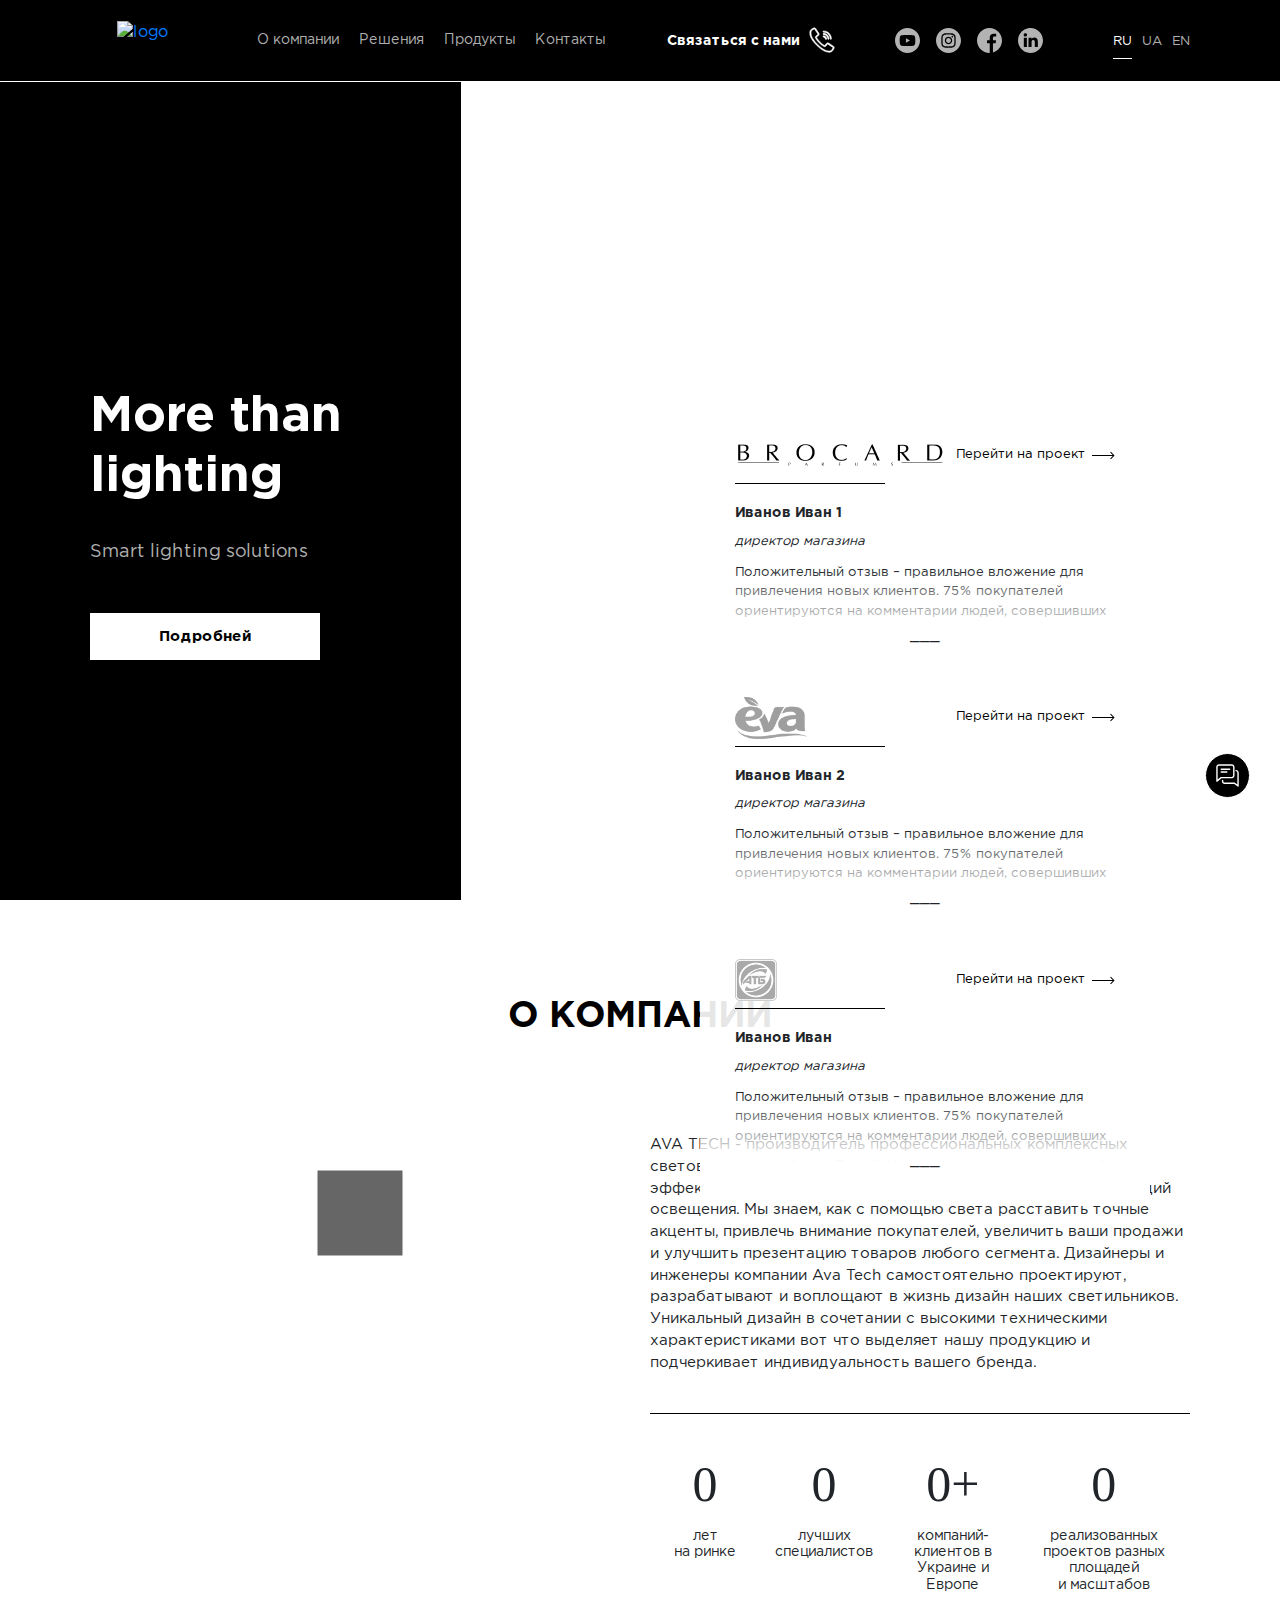
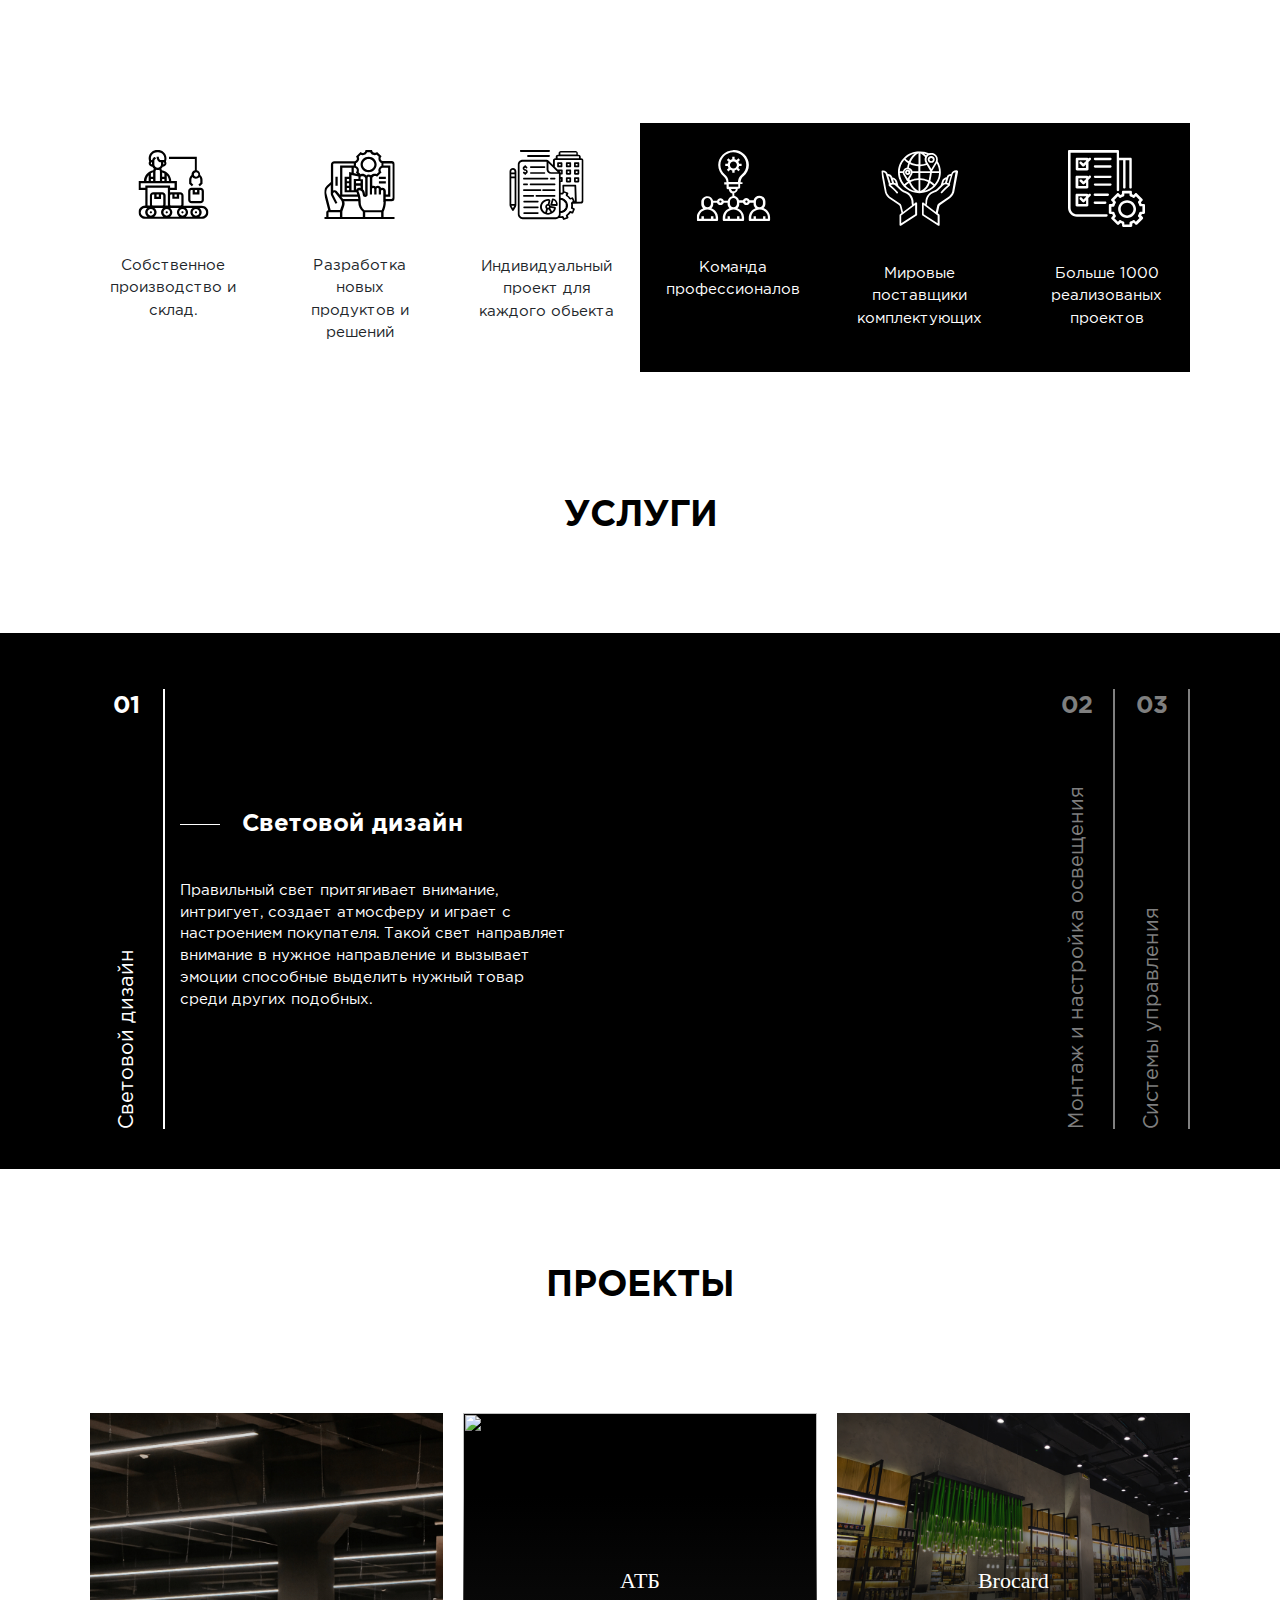
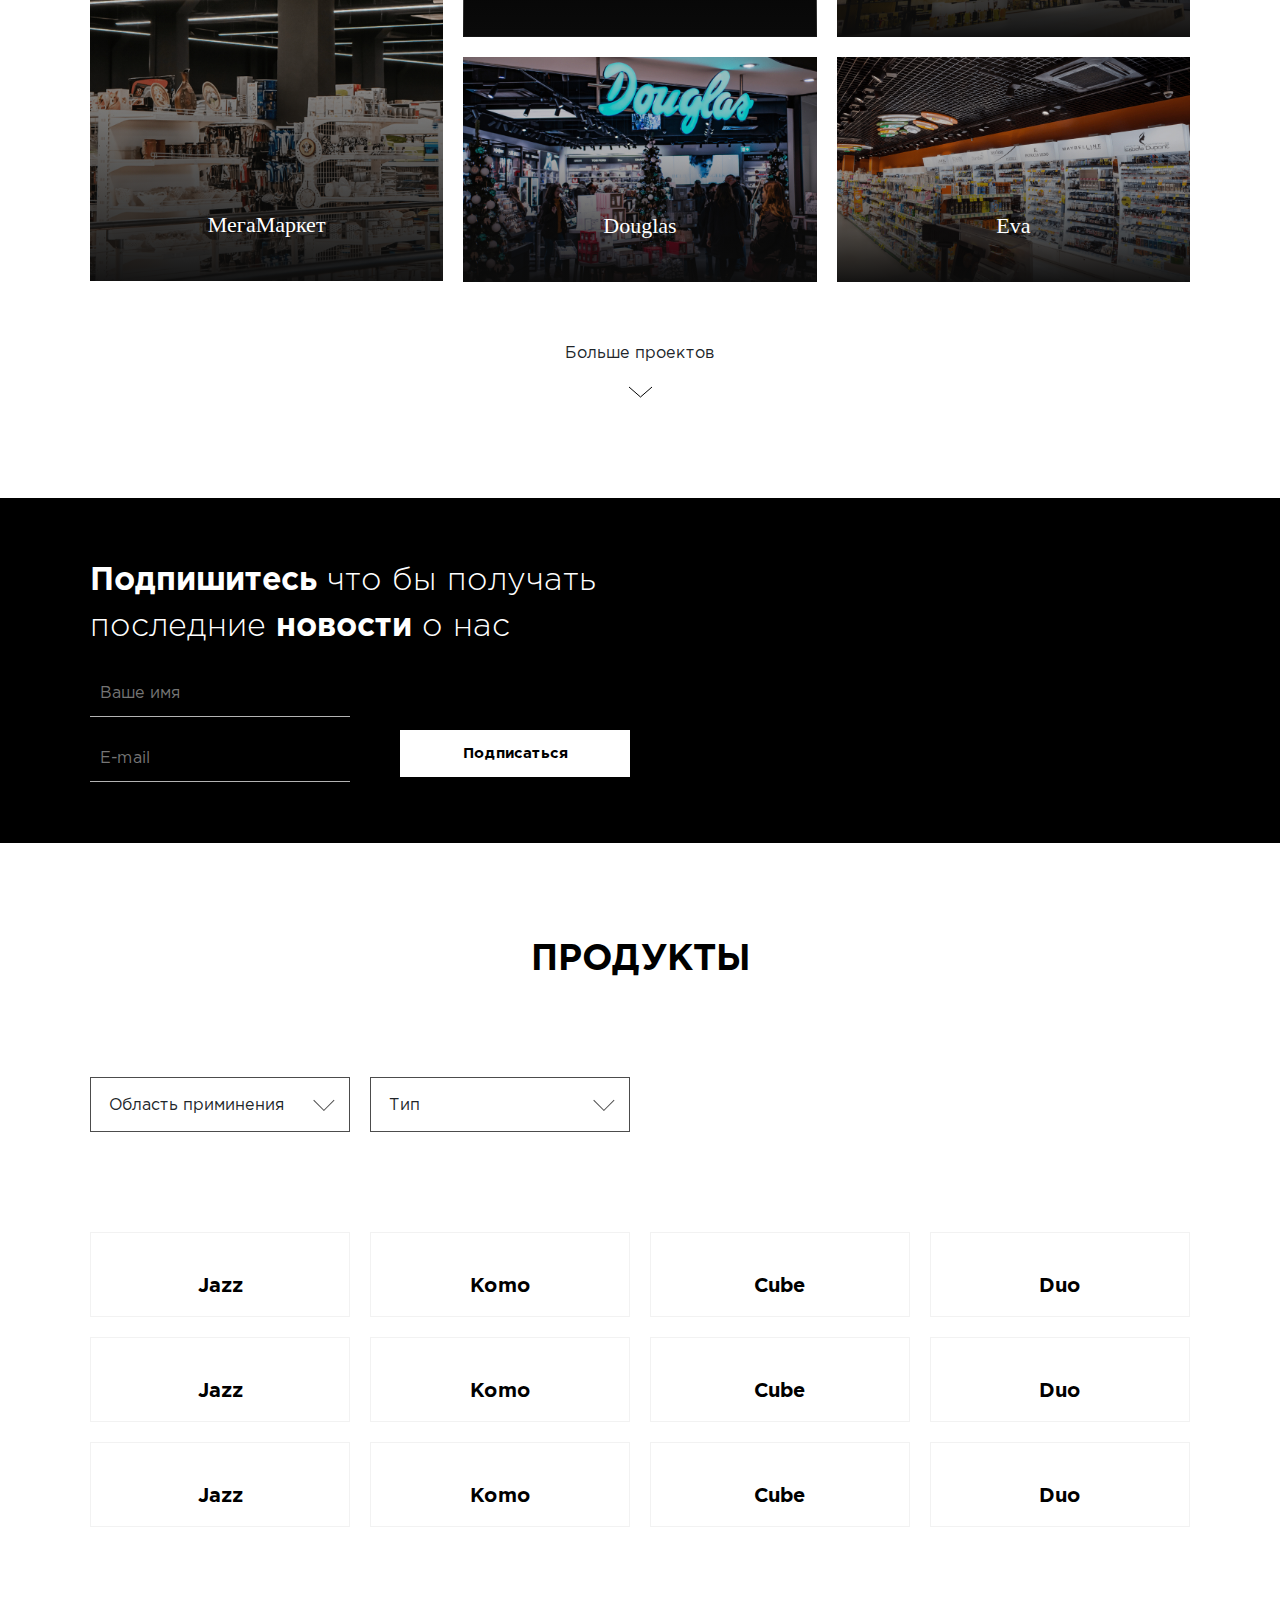
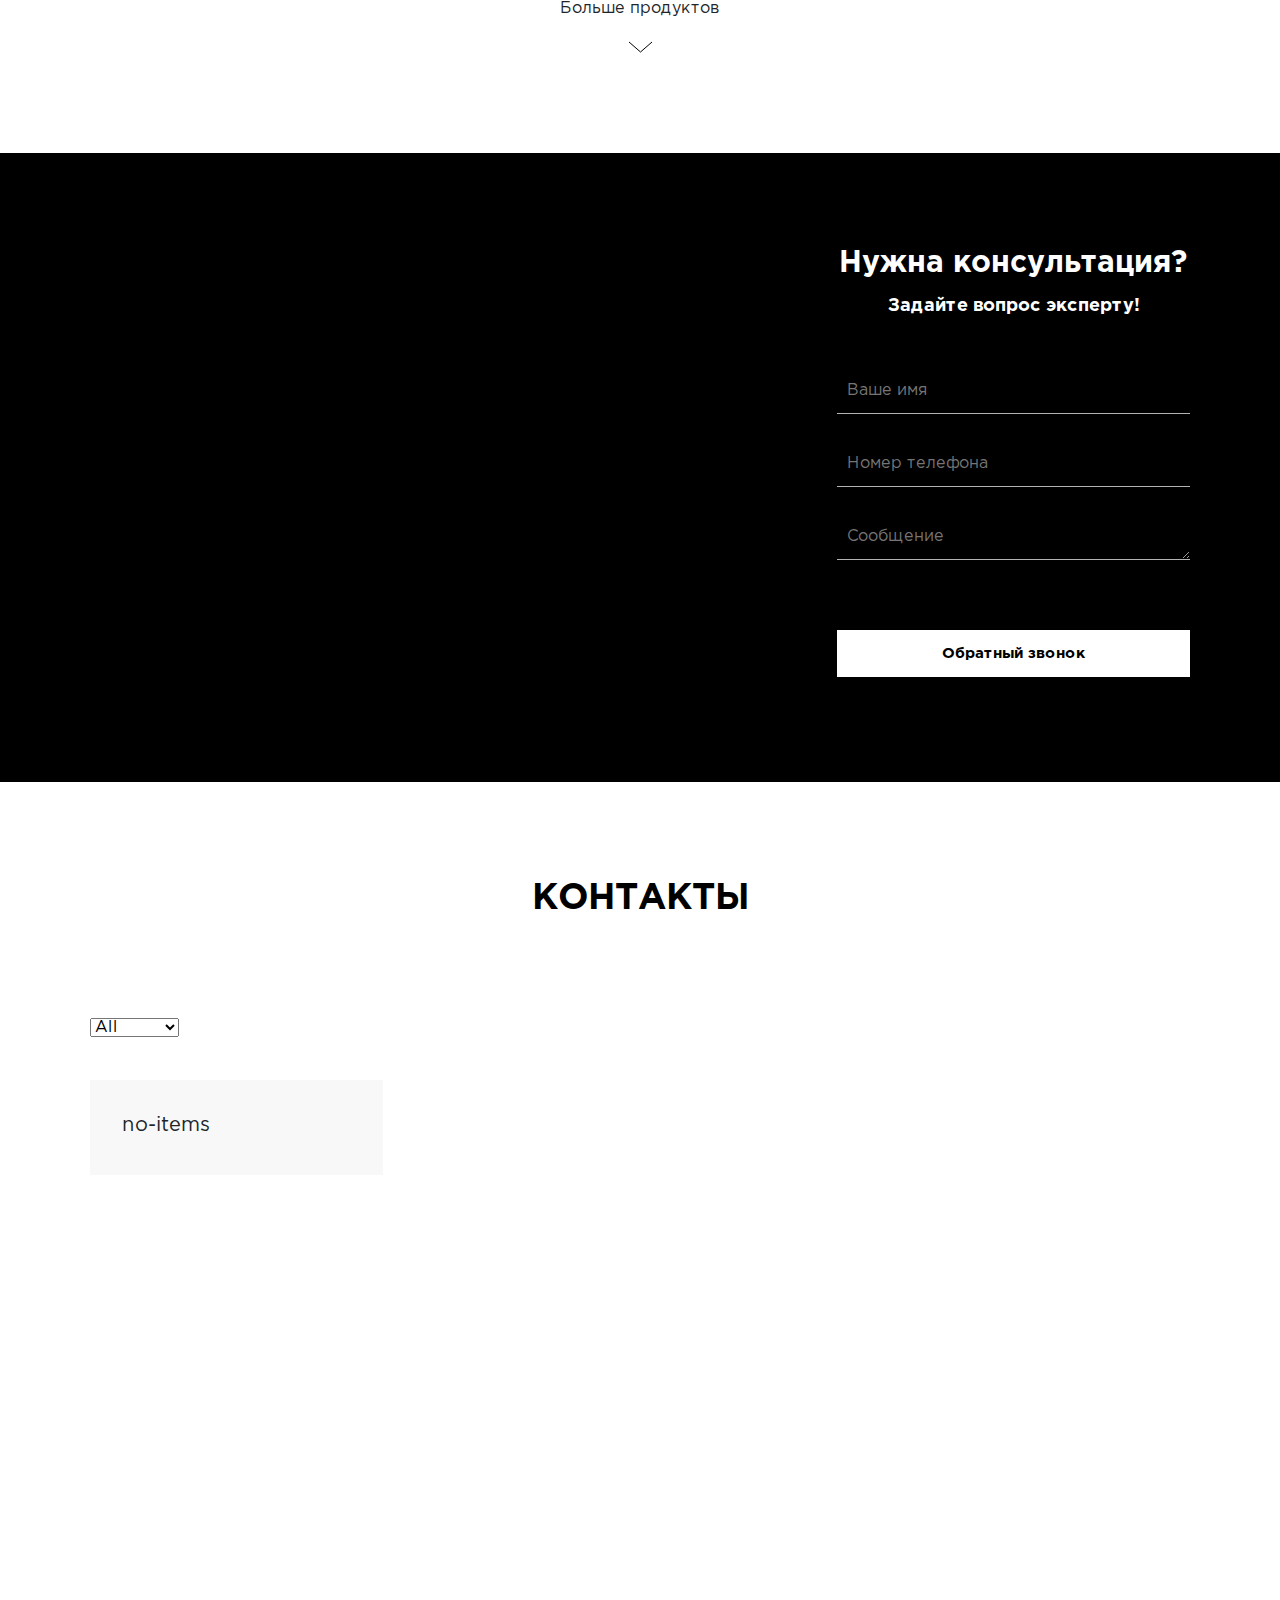
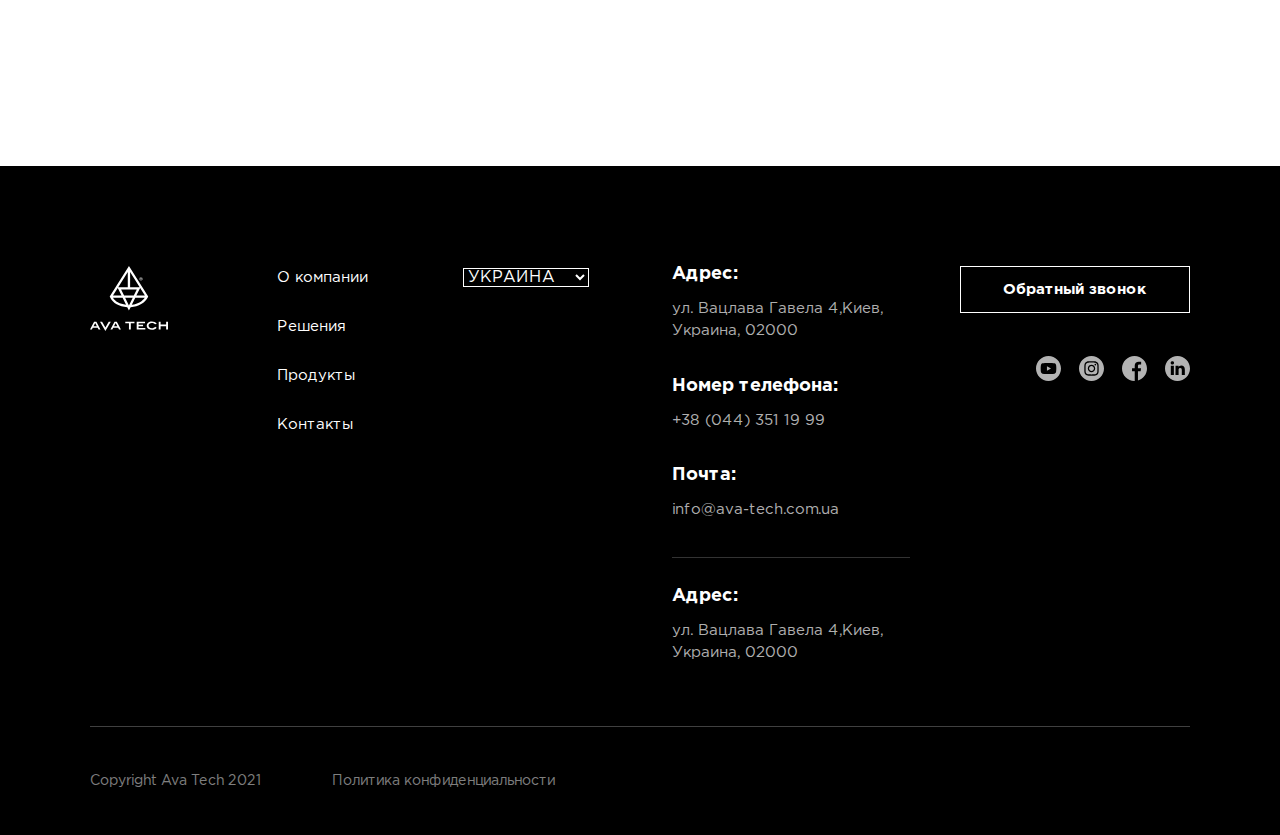
==== index.html @ c34ff0de "Update index.html" ====
<!DOCTYPE html>
<html lang="en">
<head>
    <meta charset="UTF-8">
    <meta http-equiv="X-UA-Compatible" content="IE=edge">
    <meta name="viewport" content="width=device-width, initial-scale=1.0">
    <link rel="stylesheet" href="./css/bootstrap.min.css">
    <link rel="stylesheet" href="./css/slick.css">
    <link rel="stylesheet" href="./css/aos.css">
    <!-- <link rel="stylesheet" href="./css/swiper-bundle.css"> -->
    <link rel="stylesheet" href="./css/nice-select.css">
    <link rel="stylesheet" href="./css/main.css">
    <link rel="icon" href="./img/favicon.png" sizes="32x32" />
    <script src="https://unpkg.com/@google/markerclustererplus@4.0.1/dist/markerclustererplus.min.js"></script>
    <script src="https://maps.googleapis.com/maps/api/js?key=AIzaSyApj8qSzyO4DqXeQtFQPKI4mi6p-MBwlpo&libraries=places"></script>
    <title>AvaTech</title>
</head>
<body class="home ">
    <header class="header__wrapper">
        <div class="header">
            <div class="container">
                <div class="header_row ">
                    
                    <div class="header__logo">
                        <a href="index.html">
                            <img class="logo-big" src="./img/logo_icon.svg" alt="logo">
                            <img class="logo-small" src="./img/logo_small.svg" alt="logo">
                        </a>
                    </div>
                
                    <div class=" header__menu-wrap">
                        <div class="header__menu">
                            <ul>
                                <li >
                                    <a href="about.html">О компании</a>
                                </li>
                                <li class="">
                                    <a href="solutions.html">Решения</a>
                                </li>
                                <li>
                                    <a href="products.html">Продукты</a>
                                </li>
                                <li>
                                    <a href="contacts.html">Контакты</a>
                                </li>
                            </ul>
                        </div>
                        <div class="header__soc_mob">
                            <a href="#">
                                <img src="./img/Icon_youtube.svg" alt="">
                            </a>
                            <a href="#">
                                <img src="./img/Icon_inst.svg" alt="">
                            </a>
                            <a href="#">
                                <img src="./img/Icon_fb.svg" alt="">
                            </a>
                            <a href="#">
                                <img src="./img/Icon_in.svg" alt="">
                            </a>
                        </div>
                        <div class="header__lang_mob">
                            <ul>
                                <li class="current-lang">
                                    <a href="#">RU</a>
                                </li>
                                <li>
                                    <a href="#">UA</a>
                                </li>
                                <li>
                                    <a href="#">EN</a>
                                </li>
                            </ul>
                        </div>
                    </div>
                    
                    <div class="header__phone"  data-toggle="modal" data-target="#contactUs">
                        <span>Связаться с нами</span>
                        <img src="./img/phone_w.svg" alt="">
                    </div>
                    <div class="header__soc">
                        <a href="#">
                            <img src="./img/Icon_youtube.svg" alt="">
                        </a>
                        <a href="#">
                            <img src="./img/Icon_inst.svg" alt="">
                        </a>
                        <a href="#">
                            <img src="./img/Icon_fb.svg" alt="">
                        </a>
                        <a href="#">
                            <img src="./img/Icon_in.svg" alt="">
                        </a>
                    </div>
                    <div class="header__lang">
                        <ul>
                            <li class="current-lang">
                                <a href="#">RU</a>
                            </li>
                            <li>
                                <a href="#">UA</a>
                            </li>
                            <li>
                                <a href="#">EN</a>
                            </li>
                        </ul>
                    </div>
                    <div class="burger-menu ">
                        <img class="burger-menu_open" src="./img/burger.svg" alt="">
                        <img class="burger-menu_close" src="./img/close.svg" alt="">
                    </div>
                   
                </div>
            </div>
        </div>
    </header>
    <main>
        <section class="intro">
            <div class="intro__scroll">
                <a href="#about" class="scrol-down">
                    <svg width="45" height="45" viewBox="0 0 45 45" fill="none" xmlns="http://www.w3.org/2000/svg">
                        <path d="M8.00098 14.9927C8.00098 7.00239 14.5057 0.5 22.501 0.5C30.496 0.5 37.001 7.00239 37.001 14.9927V30.0081C37.001 37.9984 30.4963 44.5 22.501 44.5C14.5057 44.5 8.00098 37.9982 8.00098 30.0081V14.9927ZM22.501 43.8334C30.1288 43.8334 36.3343 37.6323 36.3343 30.0081V14.9927C36.3343 7.36839 30.1289 1.16664 22.501 1.16664C14.8731 1.16664 8.66762 7.36861 8.66762 14.9927V30.0081C8.66762 37.6323 14.8731 43.8334 22.501 43.8334Z" fill="white" stroke="white"/>
                        <path d="M22.5014 5C22.0412 5 21.668 5.37276 21.668 5.83343V13.3798C21.668 13.8405 22.0412 14.2133 22.5014 14.2133C22.9616 14.2133 23.3348 13.8405 23.3348 13.3798V5.83343C23.3346 5.37276 22.9616 5 22.5014 5Z" fill="white"/>
                    </svg>
                    <span>scroll me</span>
                </a>
            
            </div>
            <div class="intro-bg">
                <div class="intro-left-bg"></div>
        
            
                <div class="intro-bg-slider">
                    <div class="intro-slide">
                        <img src="./img/main-slider1.jpg" alt="">
                    </div>
                    <div class="intro-slide">
                        <img src="./img/main-slider2.jpg" alt="">
                    </div>
                    <div class="intro-slide">
                        <img src="./img/main-slider3.jpg" alt="">
                    </div>
                </div>
                
            </div>
            <div class="intro__conteiner">
                <div class="container ">
                    <div class="row">
                        <div class="col-lg-4 col-md-4">
                            <div class="intro__cont">
                                <div class="intro__logo">
                                    <img src="./img/intro-logo.svg" alt="">
                                </div>
                                <div class="intro__title"> <span>More than lighting</span> </div>
                                <div class="intro__subtitle">Smart lighting solutions</div>
                                <div class="intro__btn">
                                    <a href="" class="btn btn_white btn_white_b">Подробней</a>
                                </div>
                            </div>
                            
                        </div>
                        <div class="col-lg-8 col-md-8">
                            <div class="reviews">
                                <div class="reviews__slider">
                                    <div class="reviews-slider swiper-container">
                                        <div class="swiper-wrapper">
                                            <div class="reviews-item swiper-slide">
                                                <div class="reviews-item__head">
                                                    <div class="reviews-item__logo">
                                                        <img src="./img/rev-logo1.png" alt="">
                                                    </div>
                                                    <a href='#' class="reviews-item__link">
                                                        <span>Перейти на проект</span>
                                                        <svg width="23" height="9" viewBox="0 0 23 9" fill="none" xmlns="http://www.w3.org/2000/svg">
                                                            <path d="M22.3536 4.85355C22.5488 4.65829 22.5488 4.34171 22.3536 4.14645L19.1716 0.964466C18.9763 0.769204 18.6597 0.769204 18.4645 0.964466C18.2692 1.15973 18.2692 1.47631 18.4645 1.67157L21.2929 4.5L18.4645 7.32843C18.2692 7.52369 18.2692 7.84027 18.4645 8.03553C18.6597 8.2308 18.9763 8.2308 19.1716 8.03553L22.3536 4.85355ZM0 5H22V4H0V5Z" fill="black"/>
                                                        </svg>  
                                                    </a>
                                                </div>
                                                <div class="reviews-item__body">
                                                    <div class="reviews-item__name">
                                                        <p>
                                                            Иванов Иван 1
                                                        </p>
                                                        <span>директор магазина</span>
                                                    </div>
                                                    <div class="reviews-item__text block-accessories__text">
                                                        Положительный отзыв – правильное вложение для привлечения новых клиентов. 
                                                        75% покупателей ориентируются на комментарии людей, совершивших покупку. 
                                                        Поэтому будем использовать потенциал .
                                                        Положительный отзыв – правильное вложение для привлечения новых клиентов. 
                                                        75% покупателей ориентируются на комментарии людей, совершивших покупку. 
                                                        Поэтому будем использовать потенциал .
                                                    </div>
                                                    <div class="block-accessories__more">
                                                        <div class='expand'>___</div>
                                                        <div class='collapse'>___</div>
                                                    </div>
                                                </div>
                                            </div>
                                            <div class="reviews-item swiper-slide">
                                                <div class="reviews-item__head">
                                                    <div class="reviews-item__logo">
                                                        <img src="./img/eva-logo.png" alt="">
                                                    </div>
                                                    <a href='#' class="reviews-item__link">
                                                        <span>Перейти на проект</span>
                                                        <svg width="23" height="9" viewBox="0 0 23 9" fill="none" xmlns="http://www.w3.org/2000/svg">
                                                            <path d="M22.3536 4.85355C22.5488 4.65829 22.5488 4.34171 22.3536 4.14645L19.1716 0.964466C18.9763 0.769204 18.6597 0.769204 18.4645 0.964466C18.2692 1.15973 18.2692 1.47631 18.4645 1.67157L21.2929 4.5L18.4645 7.32843C18.2692 7.52369 18.2692 7.84027 18.4645 8.03553C18.6597 8.2308 18.9763 8.2308 19.1716 8.03553L22.3536 4.85355ZM0 5H22V4H0V5Z" fill="black"/>
                                                        </svg>  
                                                    </a>
                                                </div>
                                                <div class="reviews-item__body">
                                                    <div class="reviews-item__name">
                                                        <p>
                                                            Иванов Иван 2
                                                        </p>
                                                        <span>директор магазина</span>
                                                    </div>
                                                    <div class="reviews-item__text block-accessories__text">
                                                        Положительный отзыв – правильное вложение для привлечения новых клиентов. 
                                                        75% покупателей ориентируются на комментарии людей, совершивших покупку. 
                                                        Поэтому будем использовать потенциал .
                                                    </div>
                                                    <div class="block-accessories__more">
                                                        <div class='expand'>___</div>
                                                        <div class='collapse'>___</div>
                                                       
                                                    </div>
                                                </div>
                                            </div>
                                            <div class="reviews-item swiper-slide">
                                                <div class="reviews-item__head">
                                                    <div class="reviews-item__logo">
                                                        <img src="./img/atb-logo.png" alt="">
                                                    </div>
                                                    <a href='#' class="reviews-item__link">
                                                        <span>Перейти на проект</span>
                                                        <svg width="23" height="9" viewBox="0 0 23 9" fill="none" xmlns="http://www.w3.org/2000/svg">
                                                            <path d="M22.3536 4.85355C22.5488 4.65829 22.5488 4.34171 22.3536 4.14645L19.1716 0.964466C18.9763 0.769204 18.6597 0.769204 18.4645 0.964466C18.2692 1.15973 18.2692 1.47631 18.4645 1.67157L21.2929 4.5L18.4645 7.32843C18.2692 7.52369 18.2692 7.84027 18.4645 8.03553C18.6597 8.2308 18.9763 8.2308 19.1716 8.03553L22.3536 4.85355ZM0 5H22V4H0V5Z" fill="black"/>
                                                        </svg>  
                                                    </a>
                                                </div>
                                                <div class="reviews-item__body">
                                                    <div class="reviews-item__name">
                                                        <p>
                                                            Иванов Иван
                                                        </p>
                                                        <span>директор магазина</span>
                                                    </div>
                                                    <div class="reviews-item__text block-accessories__text">
                                                        Положительный отзыв – правильное вложение для привлечения новых клиентов. 
                                                        75% покупателей ориентируются на комментарии людей, совершивших покупку. 
                                                        Поэтому будем использовать потенциал .
                                                    </div>
                                                    <div class="block-accessories__more">
                                                        <div class='expand'>___</div>
                                                        <div class='collapse'>___</div>

                                                    </div>
                                                </div>
                                            </div>
                                        </div>
                                        <div class="slick-rev-prev">
                                            <svg width="13" height="25" viewBox="0 0 13 25" fill="none" xmlns="http://www.w3.org/2000/svg">
                                                <path d="M12 1L1 12.5L12 24" stroke="white"/>
                                            </svg>
                                        </div>
                                        <div class="slick-rev-next">
                                            <svg width="13" height="25" viewBox="0 0 13 25" fill="none" xmlns="http://www.w3.org/2000/svg">
                                                <path d="M1 1L12 12.5L1 24" stroke="white"/>
                                                </svg>
                                                
                                        </div>
                                    </div>
                                </div>
                            </div>
                            <div class="slick-navigation"></div>
                        </div>
                    </div>
                    
                </div>
            </div>
          
        </section>
        <section class="about" id="about">
            <div class="container">
                <div class="about__title">
                    <div class="s-title">О компании</div>
                </div>
                <div class="row">
                    <div class="col-lg-6">
                        <div class="about__video">
                            <!-- <img src="./img/about_video.jpg" alt=""> -->
                            <video id="about_video" poster="./img/about_video.jpg" >

                                <source src="./img/AVATECH.mp4"type="video/webm">
                            
                                <source src="./img/AVATECH.mp4" type="video/mp4">
                            </video>
                            <div class="about__video-play">
                                <img src="./img/play.svg" alt="">
                            </div>
                        </div>
                        <!-- <div class="fullscreen">fullscreen</div> -->
                    </div>
                    <div class="col-lg-6">
                        <div class="about__text">
                            <p>
                                AVA TECH - производитель профессиональных комплексных световых решений для Retail. 
                                Наша миссия сделать ваш бизнес эффективным и успешным с помощью индивидуальных концепций освещения. 
                                Мы знаем, как с помощью света расставить точные акценты, привлечь внимание покупателей, 
                                увеличить ваши продажи и улучшить презентацию товаров любого сегмента. 
                                Дизайнеры и инженеры компании Ava Tech самостоятельно проектируют, разрабатывают и воплощают 
                                в жизнь дизайн наших светильников. Уникальный дизайн в сочетании с высокими техническими 
                                характеристиками вот что выделяет нашу продукцию и подчеркивает индивидуальность вашего бренда.
                            </p>
                        </div>
                        <div class="about__statistics">
                            <div class="statistics-item">
                                <div class="statistics-item__numb"><span class='count' data-count="7">0</span></div>
                                <div class="statistics-item__text">лет <br> на ринке</div>
                            </div>
                            <div class="statistics-item">
                                <div class="statistics-item__numb"><span class='count' data-count="50">0</span></div>
                                <div class="statistics-item__text">лучших специалистов</div>
                            </div>
                            <div class="statistics-item">
                                <div class="statistics-item__numb"><span class='count' data-count="40">0</span>+</div>
                                <div class="statistics-item__text">компаний-клиентов в Украине и Европе</div>
                            </div>
                            <div class="statistics-item">
                                <div class="statistics-item__numb"><span class='count' data-count="750">0</span></div>
                                <div class="statistics-item__text">реализованных проектов разных площадей и масштабов</div>
                            </div>
                        </div>
                    </div>
                </div>
                <div class="about__items">
                    <div class="row">
                        <div class="col-lg-2 col-md-4 col-6">
                            <div class="about-item">
                                <div class="about-item__icon" >
<svg xmlns="http://www.w3.org/2000/svg" width="71" height="69" viewBox="0 0 71 69" fill="none">
<g clip-path="url(#clip0)">
<path d="M63.6809 66.7783H61.4543C62.8459 65.8065 63.6809 64.1405 63.6809 62.3357C63.6809 60.5309 62.7068 58.8649 61.4543 57.893H63.6809C66.1859 57.893 68.1342 59.8367 68.1342 62.3357C68.1342 64.6959 66.1859 66.7783 63.6809 66.7783ZM2.72664 62.3357C2.72664 59.8367 4.81412 57.893 7.17992 57.893H9.40656C8.01491 58.8649 7.17992 60.5309 7.17992 62.3357C7.17992 64.1405 8.15408 65.8065 9.40656 66.7783H7.31909C4.81412 66.7783 2.72664 64.6959 2.72664 62.3357ZM9.54573 37.7623H29.8638V45.5369V48.8689V54.4222C29.8638 54.8387 30.003 55.1164 30.003 55.5329H27.3588C27.498 55.1164 27.6372 54.8387 27.6372 54.4222V45.5369C27.6372 43.7321 26.1064 42.2049 24.2972 42.2049H15.2515C13.4423 42.2049 11.9115 43.7321 11.9115 45.5369V54.4222C11.9115 54.8387 12.0507 55.1164 12.0507 55.5329H9.54573V37.7623ZM2.72664 37.7623V33.3196H36.5437V37.7623H32.0905V35.5409H7.31909V37.7623H2.72664ZM10.659 25.2673V31.0983H8.4324C8.4324 28.8769 9.2674 26.7944 10.659 25.2673ZM12.8857 28.8769H15.1123V31.0983H12.8857V28.8769ZM15.1123 26.6556H12.8857V23.3236C13.5815 22.9071 14.2773 22.6295 15.1123 22.3518V26.6556ZM19.7048 19.9916C20.2614 19.9916 20.8181 19.8528 21.3748 19.714L21.9314 21.2411V31.0983H17.4781V21.2411L18.0348 19.714C18.4523 19.8528 19.0089 19.9916 19.7048 19.9916ZM14.1382 9.99565C13.7207 9.99565 13.4423 9.99565 13.164 10.1345C13.0249 9.57915 12.8857 9.02382 12.8857 8.46849C12.8857 4.99766 15.669 2.221 19.1481 2.221H20.1223C23.6014 2.221 26.3847 4.99766 26.3847 8.46849C26.3847 9.02382 26.2455 9.57915 26.1064 10.1345C25.828 9.99565 25.5497 9.99565 25.2714 9.99565H24.1581H23.0447C20.8181 9.99565 20.8181 6.80249 20.8181 6.66366H19.7048H18.5915C18.5915 8.60732 19.5656 12.217 23.0447 12.217V14.4383C23.0447 16.2431 21.5139 17.7703 19.7048 17.7703C17.8956 17.7703 16.3648 16.2431 16.3648 14.4383V10.9675C16.3648 10.1345 16.7823 9.30148 17.6173 9.02382L18.0348 8.88499L17.0606 6.94132H16.504C15.2515 7.63549 14.4165 8.74615 14.1382 9.99565ZM12.8857 13.3276C12.8857 12.7723 13.4423 12.217 13.999 12.217V14.4383C13.4423 14.4383 12.8857 14.0218 12.8857 13.3276ZM25.2714 14.4383V12.217C25.828 12.217 26.3847 12.7723 26.3847 13.3276C26.3847 14.0218 25.9672 14.4383 25.2714 14.4383ZM24.1581 28.8769H26.3847V31.0983H24.1581V28.8769ZM26.3847 26.6556H24.1581V22.4906C24.993 22.7683 25.6889 23.046 26.3847 23.4625V26.6556ZM30.9771 31.0983H28.7505V25.1284C30.1421 26.7944 30.9771 28.8769 30.9771 31.0983ZM33.2038 44.4262H34.3171V48.8689H41.1362V44.4262H42.2495C42.8062 44.4262 43.3628 44.9816 43.3628 45.5369V54.4222C43.3628 54.9775 42.8062 55.5329 42.2495 55.5329H33.2038C32.6471 55.5329 32.0905 54.9775 32.0905 54.4222V48.8689V45.5369C32.0905 44.9816 32.6471 44.4262 33.2038 44.4262ZM36.5437 44.4262H38.7704V46.6476H36.5437V44.4262ZM47.8161 62.3357C47.8161 64.1405 46.2853 65.6677 44.4761 65.6677C42.667 65.6677 41.1362 64.1405 41.1362 62.3357C41.1362 60.5309 42.667 59.0037 44.4761 59.0037C46.4245 59.0037 47.8161 60.392 47.8161 62.3357ZM34.3171 62.3357C34.3171 60.5309 33.3429 58.8649 32.0905 57.893H33.2038H41.1362C39.7445 58.8649 38.9095 60.5309 38.9095 62.3357C38.9095 64.1405 39.8837 65.8065 41.1362 66.7783H32.0905C33.4821 65.6677 34.3171 64.1405 34.3171 62.3357ZM18.5915 62.3357C18.5915 60.5309 17.6173 58.8649 16.3648 57.893H24.1581H25.2714C23.8797 58.8649 23.0447 60.5309 23.0447 62.3357C23.0447 64.1405 24.0189 65.8065 25.2714 66.7783H16.2256C17.6173 65.6677 18.5915 64.1405 18.5915 62.3357ZM12.8857 59.0037C14.6948 59.0037 16.2256 60.5309 16.2256 62.3357C16.2256 64.1405 14.6948 65.6677 12.8857 65.6677C11.0765 65.6677 9.54573 64.1405 9.54573 62.3357C9.54573 60.392 11.0765 59.0037 12.8857 59.0037ZM32.0905 62.3357C32.0905 64.1405 30.5596 65.6677 28.7505 65.6677C26.9414 65.6677 25.4105 64.1405 25.4105 62.3357C25.4105 60.5309 26.9414 59.0037 28.7505 59.0037C30.5596 59.0037 32.0905 60.392 32.0905 62.3357ZM18.5915 44.4262H20.8181V46.6476H18.5915V44.4262ZM13.999 54.561V45.6757C13.999 45.1204 14.5557 44.5651 15.1123 44.5651H16.2256V49.0077H23.0447V44.4262H24.1581C24.7147 44.4262 25.2714 44.9816 25.2714 45.5369V54.4222C25.2714 54.9775 24.7147 55.5329 24.1581 55.5329H15.1123C14.5557 55.6717 13.999 55.1164 13.999 54.561ZM52.4085 62.3357C52.4085 64.1405 53.3827 65.8065 54.6352 66.7783H47.8161C49.2078 65.8065 50.0427 64.1405 50.0427 62.3357C50.0427 60.5309 49.0686 58.8649 47.8161 57.893H54.6352C53.2435 58.8649 52.4085 60.392 52.4085 62.3357ZM57.9751 65.6677C56.166 65.6677 54.6352 64.1405 54.6352 62.3357C54.6352 60.5309 56.166 59.0037 57.9751 59.0037C59.7843 59.0037 61.3151 60.5309 61.3151 62.3357C61.4543 64.1405 59.9235 65.6677 57.9751 65.6677ZM63.6809 55.6717H45.4503C45.5895 55.2552 45.5895 54.9775 45.5895 54.561V45.6757C45.5895 43.8709 44.0586 42.3437 42.2495 42.3437H33.2038C32.7863 42.3437 32.3688 42.4826 32.0905 42.4826V39.9836H38.9095V31.0983H33.2038C33.2038 25.6838 29.3072 21.1023 23.8797 20.1305L23.3231 18.6033C23.8797 18.048 24.4364 17.4926 24.7147 16.6596H25.1322C26.9414 16.6596 28.4722 15.1325 28.4722 13.3276C28.4722 12.6335 28.1938 11.9393 27.9155 11.384C28.333 10.4121 28.4722 9.44032 28.4722 8.32965C28.4722 3.74816 24.5755 -0.13916 19.9831 -0.13916H19.0089C14.4165 -0.00032714 10.659 3.74816 10.659 8.46849C10.659 9.57915 10.9374 10.551 11.2157 11.5228C10.9374 11.9393 10.659 12.6335 10.659 13.3276C10.659 15.1325 12.1899 16.6596 13.999 16.6596H14.4165C14.6948 17.3538 15.2515 18.048 15.8082 18.6033L15.2515 20.1305C9.96322 21.1023 5.92744 25.6838 5.92744 31.0983H0.5V39.9836H7.31909V55.5329C3.56163 55.5329 0.5 58.5872 0.5 62.1969C0.5 65.8065 3.56163 68.8608 7.31909 68.8608H63.6809C67.4384 68.8608 70.5 65.8065 70.5 62.1969C70.5 58.5872 67.4384 55.6717 63.6809 55.6717Z" fill="black"/>
<path d="M12.8858 61.2253C13.4424 61.2253 13.9991 61.7807 13.9991 62.336C13.9991 62.8913 13.4424 63.4467 12.8858 63.4467C12.3291 63.4467 11.7725 62.8913 11.7725 62.336C11.7725 61.6418 12.3291 61.2253 12.8858 61.2253Z" fill="black"/>
<path d="M28.7505 61.2253C29.3072 61.2253 29.8638 61.7807 29.8638 62.336C29.8638 62.8913 29.3072 63.4467 28.7505 63.4467C28.1939 63.4467 27.6372 62.8913 27.6372 62.336C27.6372 61.6418 28.0547 61.2253 28.7505 61.2253Z" fill="black"/>
<path d="M44.4759 61.2253C45.0325 61.2253 45.5892 61.7807 45.5892 62.336C45.5892 62.8913 45.0325 63.4467 44.4759 63.4467C43.9192 63.4467 43.3625 62.8913 43.3625 62.336C43.3625 61.6418 43.9192 61.2253 44.4759 61.2253Z" fill="black"/>
<path d="M57.9751 61.2253C58.5318 61.2253 59.0885 61.7807 59.0885 62.336C59.0885 62.8913 58.5318 63.4467 57.9751 63.4467C57.4185 63.4467 56.8618 62.8913 56.8618 62.336C56.8618 61.6418 57.4185 61.2253 57.9751 61.2253Z" fill="black"/>
<path d="M63.6811 41.0947V49.98C63.6811 50.5353 63.1245 51.0907 62.5678 51.0907H53.5221C52.9654 51.0907 52.4088 50.5353 52.4088 49.98V41.0947C52.4088 40.5394 52.9654 39.984 53.5221 39.984H54.6354V44.4267H61.4545V39.984H62.5678C63.1245 39.984 63.6811 40.5394 63.6811 41.0947ZM56.862 39.984H59.0887V42.2054H56.862V39.984ZM53.5221 37.7627C51.7129 37.7627 50.1821 39.2899 50.1821 41.0947V49.98C50.1821 51.7848 51.7129 53.312 53.5221 53.312H62.5678C64.377 53.312 65.9078 51.7848 65.9078 49.98V41.0947C65.9078 39.2899 64.377 37.7627 62.5678 37.7627H53.5221Z" fill="black"/>
<path xmlns="http://www.w3.org/2000/svg" d="M60.3409 24.4347C60.3409 25.6842 59.3667 26.656 58.1142 26.656C56.8617 26.656 55.8876 25.6842 55.8876 24.4347C55.8876 23.1852 56.8617 22.2134 58.1142 22.2134C59.3667 22.2134 60.3409 23.1852 60.3409 24.4347ZM56.8617 20.1309C54.9134 20.6862 53.5218 22.3522 53.5218 24.4347C53.5218 24.5735 53.5218 24.8512 53.5218 24.99C52.1301 26.2395 51.156 28.0443 51.156 29.988V33.7365L53.8001 36.2355L55.3309 34.7083L53.3826 32.7647V29.8492C53.3826 28.8773 53.8001 27.9055 54.3568 27.0725C55.1918 28.0443 56.4442 28.7385 57.8359 28.7385C59.2275 28.7385 60.48 28.0443 61.315 27.0725C62.0108 27.9055 62.2892 28.8773 62.2892 29.8492V32.7647L60.3409 34.7083L61.8717 36.2355L64.5158 33.7365V29.988C64.5158 28.0443 63.6808 26.2395 62.15 24.99C62.15 24.8512 62.15 24.5735 62.15 24.4347C62.15 22.3522 60.7584 20.6862 58.8101 20.1309V6.66406H30.9771V8.88539H56.8617V20.1309Z" fill="black"/>
</g>
<defs>
<clipPath id="clip0">
<rect width="70" height="69" fill="white" transform="translate(0.5)"/>
</clipPath>
</defs>
</svg>

                                    <span  data-aos="fr" data-aos-delay="200" data-aos-duration="800"></span>
                                </div>
                                <div class="about-item__text">Собственное производство и склад.</div>
                            </div>
                        </div>
                        <div class="col-lg-2 col-md-4 col-6">
                            <div class="about-item">
                                <div class="about-item__icon">
                                    <svg width="71" height="69" viewBox="0 0 71 69" fill="none" xmlns="http://www.w3.org/2000/svg">
                                        <g clip-path="url(#clip0)">
                                        <path d="M44.6043 8.90777C47.7097 8.90777 50.3916 11.4528 50.3916 14.4221C50.3916 17.3914 47.8508 19.9365 44.6043 19.9365C41.499 19.9365 38.817 17.3914 38.817 14.4221C38.817 11.4528 41.499 8.90777 44.6043 8.90777ZM44.6043 22.3401C48.9801 22.3401 52.65 18.8053 52.65 14.5635C52.65 10.3217 49.1212 6.78687 44.6043 6.78687C40.2286 6.78687 36.5586 10.3217 36.5586 14.5635C36.5586 18.8053 40.2286 22.3401 44.6043 22.3401Z" fill="black"/>
                                        <path d="M41.2167 62.3545H57.167V66.8791H41.2167V62.3545ZM4.5169 62.3545H15.9503V66.8791H4.5169V62.3545ZM2.25845 42.418C2.25845 40.4385 2.96421 38.7418 4.37575 37.3279L6.77535 34.9242V43.832C6.77535 44.3975 6.9165 44.9631 7.19881 45.5287L11.4334 53.8709L13.4095 52.8812L9.17495 44.5389C9.0338 44.2561 9.0338 44.1148 9.0338 43.832C9.0338 42.9836 9.73956 42.2766 10.7276 42.2766L16.9384 50.0533C17.6441 51.043 18.0676 52.1742 18.0676 53.4467C18.0676 54.0123 17.9264 54.5779 17.7853 55.1434L16.0915 60.0922H6.63419L2.54076 44.1148C2.3996 43.5492 2.25845 42.9836 2.25845 42.418ZM10.3042 13.4324H29.7833V15.5533H16.0915V45.1045L12.7038 41.0041C12.2803 40.4385 11.5746 40.1557 10.8688 40.1557C10.3042 40.1557 9.73956 40.2971 9.17495 40.5799V14.4221C9.17495 13.8566 9.59841 13.4324 10.3042 13.4324ZM32.6064 19.3709C32.8887 20.2193 32.8887 21.0676 32.3241 21.7746L31.9006 22.4816L33.3121 23.8955L29.7833 23.0471V17.8156H30.7714C31.6183 17.957 32.1829 18.5225 32.6064 19.3709ZM32.0418 13.0082C33.171 12.584 34.159 11.5943 34.7237 10.4631C35.2883 9.33197 35.2883 7.91803 34.7237 6.78689L36.6998 4.80738C37.829 5.23156 39.2406 5.23156 40.5109 4.80738C41.7813 4.3832 42.6282 3.39344 43.1928 2.2623H46.1571C46.7217 3.39344 47.5686 4.3832 48.839 4.80738C50.1093 5.23156 51.3797 5.23156 52.6501 4.80738L54.7674 6.78689C54.3439 7.91803 54.3439 9.19057 54.7674 10.4631C55.332 11.5943 56.1789 12.584 57.4493 13.0082V15.8361C56.3201 16.4016 55.332 17.25 54.7674 18.3811C54.2028 19.5123 54.2028 20.9262 54.7674 22.0574L52.6501 24.0369C51.5209 23.6127 50.1093 23.6127 48.839 24.0369C48.1332 24.3197 47.5686 24.7439 47.004 25.3094C46.4394 24.7439 45.5924 24.4611 44.6044 24.4611C43.6163 24.4611 42.9105 24.8852 42.3459 25.4508C41.9225 24.8852 41.2167 24.4611 40.5109 24.1783C39.2406 23.7541 37.9702 23.7541 36.6998 24.1783L34.5825 22.1988C35.006 21.0676 35.006 19.7951 34.5825 18.5225C34.0179 17.3914 33.171 16.4016 31.9006 15.9775L32.0418 13.0082ZM58.5785 17.8156H64.0835V44.5389H61.8251V41.1455C61.8251 39.3074 60.2724 37.7521 58.4374 37.7521C58.0139 37.7521 57.5905 37.8934 57.167 38.0348C56.7435 36.6209 55.4732 35.6311 53.9205 35.6311C53.0736 35.6311 52.2266 35.9139 51.662 36.4795C51.0974 35.9139 50.2505 35.6311 49.4036 35.6311C48.9801 35.6311 48.5567 35.7725 48.2744 35.7725V27.9959C48.4155 27.1475 48.9801 26.582 49.827 26.1578C50.674 25.875 51.5209 25.875 52.3678 26.2992L53.0736 26.7234L57.5905 22.3402L57.0258 21.6332C56.6024 20.9262 56.4612 20.0779 56.7435 19.2295C57.0258 18.5225 57.7316 17.957 58.5785 17.8156ZM68.6004 14.4221V47.791C68.6004 48.3566 68.0358 48.9221 67.4712 48.9221H61.6839V46.6598H66.3419V15.5533H59.4254V13.4324H67.4712C68.1769 13.4324 68.6004 13.8566 68.6004 14.4221ZM20.1849 55.9918C20.4672 55.1434 20.6084 54.4365 20.6084 53.5881C20.6084 52.8812 20.4672 52.0328 20.1849 51.3258H34.3002V52.3156C34.3002 55.9918 35.994 59.3853 38.8171 61.7889V66.8791H18.3499V61.5061L20.1849 55.9918ZM33.8767 46.8012C34.0179 47.5082 34.159 48.2152 34.3002 49.0635H19.0557C19.0557 48.9221 18.9145 48.9221 18.9145 48.7807L17.3618 46.8012H33.8767ZM25.1252 21.916V26.7234H20.6084V42.2766H32.4652L32.8887 43.125C33.0298 43.5492 33.171 43.9734 33.3121 44.3975H18.3499V17.8156H27.5249V22.4816L25.1252 21.916ZM22.8668 37.8934H25.1252V40.1557H22.8668V37.8934ZM22.8668 33.3689H25.1252V35.6311H22.8668V33.3689ZM25.1252 31.248H22.8668V28.9857H25.1252V31.248ZM34.3002 28.9857H29.7833V40.1557H27.5249V24.8852L34.4414 26.582V28.9857H34.3002ZM36.5586 28.9857V26.8648L37.1233 26.582C37.829 26.1578 38.8171 26.0164 39.664 26.4406C40.5109 26.7234 41.0756 27.4303 41.2167 28.2787V44.6803C41.2167 44.8217 41.0756 44.8217 41.0756 44.6803L40.7932 42.7008C40.5109 41.4283 39.9463 40.2971 38.9583 39.5902V29.1271H36.5586V28.9857ZM32.1829 40.1557L32.0418 35.6311H36.5586V38.0348C35.994 37.8934 35.5706 37.7521 35.006 37.7521C33.5944 37.8934 32.4652 38.8832 32.1829 40.1557ZM36.5586 33.3689H32.0418V31.1066H36.5586V33.3689ZM59.5666 51.8914C59.5666 54.7193 58.8608 57.5471 57.7316 60.2336H40.5109C38.1113 58.3955 36.6998 55.4262 36.6998 52.457V51.1844C36.6998 48.2152 36.1352 45.2459 35.006 42.5594L34.5825 41.4283C34.5825 41.2869 34.4414 41.1455 34.4414 41.0041C34.4414 40.5799 34.7237 40.2971 35.1471 40.2971C36.841 40.2971 38.2525 41.4283 38.5348 43.125L38.8171 45.1045C38.9583 46.2357 39.9463 47.084 41.2167 47.084C42.4871 47.084 43.6163 46.0943 43.6163 44.8217V27.8545C43.6163 27.2889 44.1809 26.7234 44.7455 26.7234C45.3101 26.7234 45.8748 27.2889 45.8748 27.8545V44.5389H47.9921V39.0246C47.9921 38.459 48.5567 37.8934 49.1213 37.8934C49.6859 37.8934 50.2505 38.459 50.2505 39.0246V44.5389H52.5089V39.0246C52.5089 38.459 53.0736 37.8934 53.6382 37.8934C54.2028 37.8934 54.7674 38.459 54.7674 39.0246V44.5389H57.0258V41.1455C57.0258 40.5799 57.5905 40.0143 58.1551 40.0143C58.7197 40.0143 59.2843 40.5799 59.2843 41.1455V51.8914H59.5666ZM61.8251 51.8914V51.3258H67.6123C69.4473 51.3258 71 49.7705 71 47.9324V14.4221C71 12.584 69.4473 11.0287 67.6123 11.0287H58.5785C57.7316 10.8873 57.0258 10.3217 56.7435 9.47336C56.4612 8.625 56.4612 7.77664 57.0258 7.06967L57.5905 6.36271L53.0736 1.97951L52.3678 2.40369C51.662 2.82787 50.674 2.96926 49.827 2.54508C48.9801 2.2623 48.4155 1.55533 48.2744 0.706967L47.8509 0H41.499L41.3579 0.848361C41.2167 1.69672 40.6521 2.40369 39.8052 2.68648C38.9583 2.96926 38.1113 2.96926 37.2644 2.54508L36.5586 2.1209L32.0418 6.5041L32.4652 7.21107C32.8887 7.91803 33.0298 8.76639 32.7475 9.61475C32.4652 10.3217 31.7594 10.8873 30.9125 11.1701H10.3042C8.46919 11.1701 6.9165 12.7254 6.9165 14.5635V31.9549L2.82306 35.7725C0.988072 37.6107 0 39.873 0 42.418C0 43.125 0.141153 43.9734 0.282306 44.6803L4.23459 60.2336C3.10537 60.375 2.25845 61.3648 2.25845 62.4959V67.0205H0V69.2828H71V67.0205H59.5666V61.6475C60.9781 58.5369 61.8251 55.1434 61.8251 51.8914Z" fill="black"/>
                                        <path d="M13.692 26.7234H11.4336V35.6312H13.692V26.7234Z" fill="black"/>
                                        <path d="M61.8252 31.248H54.9087V33.5103H61.8252V31.248Z" fill="black"/>
                                        <path d="M61.8252 26.7234H54.9087V28.9857H61.8252V26.7234Z" fill="black"/>
                                        </g>
                                        <defs>
                                        <clipPath id="clip0">
                                        <rect width="71" height="69" fill="white"/>
                                        </clipPath>
                                        </defs>
                                    </svg>
                                    <span  data-aos="fr" data-aos-delay="300" data-aos-duration="800"></span>
                                </div>
                                <div class="about-item__text">Разработка новых продуктов и решений</div>
                            </div>
                        </div>
                        <div class="col-lg-2 col-md-4 col-6">
                            <div class="about-item">
                                <div class="about-item__icon">
                                    <svg width="75" height="70" viewBox="0 0 61 57" fill="none" xmlns="http://www.w3.org/2000/svg">
                                        <path d="M4.53683 18.2543H1.81635V17.4299C1.81635 16.7233 2.40776 16.1344 3.11745 16.1344C3.82714 16.1344 4.41855 16.7233 4.41855 17.4299V18.2543H4.53683ZM4.53683 21.5517H1.81635V19.7852H4.53683V21.5517ZM4.53683 44.0456H1.81635V22.965H4.53683V44.0456ZM4.30026 45.4588L3.11745 47.4609L1.93464 45.4588C1.93464 45.4588 1.93464 45.4588 1.93464 45.341L4.30026 45.4588C4.30026 45.4588 4.41855 45.4588 4.30026 45.4588ZM3.23573 14.7212C1.69807 14.7212 0.396973 15.8989 0.396973 17.4299V44.7522C0.396973 45.2233 0.515255 45.6943 0.751818 46.1654L2.52604 49.2274C2.76261 49.5807 3.11745 49.6984 3.4723 49.4629C3.70886 49.4629 3.82714 49.4629 3.82714 49.3452L5.60136 46.2832C5.83793 45.8121 5.95621 45.341 5.95621 44.87V17.4299C5.95621 15.8989 4.7734 14.7212 3.23573 14.7212Z" fill="black"/>
                                        <path d="M59.0648 41.5721C59.0648 41.8077 58.8283 42.0432 58.5917 42.0432H55.1615L54.6884 28.9709C54.6884 28.6176 54.3335 28.2643 53.9787 28.2643H44.1613C43.8065 28.2643 43.4516 28.6176 43.4516 28.9709L43.5699 34.1528L43.2151 34.8593C42.8602 34.8593 42.5054 34.7416 42.0323 34.7416V26.1445H42.9785C43.3334 26.1445 43.6882 25.7912 43.6882 25.4379V22.6114C43.6882 22.2581 43.3334 21.9048 42.9785 21.9048H42.0323V20.0205H42.9785C43.3334 20.0205 43.6882 19.6672 43.6882 19.3139V16.4874C43.6882 16.1342 43.3334 15.7808 42.9785 15.7808H39.5484L37.3009 13.5432V8.47915C37.3009 8.3614 37.4193 8.12587 37.6558 8.12587H58.8283C59.0648 8.12587 59.1831 8.24366 59.1831 8.47915V41.5721H59.0648ZM53.6238 42.0432C53.6238 41.9254 53.6238 41.9254 53.5056 41.8077L52.3227 39.099C52.0862 38.6279 51.6131 38.3924 51.1399 38.6279L50.0754 39.099C49.3657 38.2746 48.6561 37.4503 47.7097 36.8614L48.1829 35.8015C48.4195 35.3304 48.1829 34.7416 47.7097 34.6238L44.9893 33.5639L44.871 29.7953H53.269L53.6238 42.0432ZM51.0216 42.3965C50.6668 42.5143 50.4303 42.9854 50.4303 43.4565C50.6668 44.6342 50.6668 45.8119 50.4303 46.9895C50.3119 47.4606 50.5485 47.8139 51.0216 48.0494L52.0862 48.4028L51.3765 50.1693L50.3119 49.816C49.8388 49.6982 49.3657 49.816 49.1292 50.1693C48.5377 51.1114 47.5915 51.9358 46.6453 52.6424C46.2904 52.8779 46.1721 53.349 46.2904 53.8201L46.7635 54.7623L44.9893 55.3511L44.5162 54.2912C44.3979 53.9379 43.9247 53.7023 43.4516 53.7023C42.8602 53.8201 42.2688 53.9379 41.6774 53.9379C41.9139 53.4668 42.0323 52.8779 42.0323 52.2891V51.347C42.5054 51.347 42.9785 51.2291 43.4516 50.9937C43.8065 50.8759 44.043 50.4048 43.9247 50.0515C43.8065 49.6982 43.3334 49.4626 42.9785 49.5804C42.6237 49.6982 42.3871 49.816 42.0323 49.816V40.3945C42.3871 40.3945 42.6237 40.5123 42.9785 40.63C43.3334 40.7477 43.8065 40.63 43.9247 40.1589C44.043 39.8056 43.9247 39.3345 43.4516 39.2168C42.9785 39.099 42.5054 38.9812 42.0323 38.8635V36.1548C42.5054 36.1548 42.8602 36.2726 43.3334 36.2726C43.8065 36.3903 44.1613 36.1548 44.3979 35.6837L44.7527 34.7416L46.5269 35.4482L46.1721 36.3903C46.0538 36.7437 46.1721 37.2147 46.5269 37.4503C47.4732 38.0391 48.4195 38.8635 49.0108 39.9234C49.2474 40.2767 49.7205 40.3945 50.1937 40.2767L51.1399 39.8056L51.9679 41.5721L51.0216 42.3965ZM42.0323 23.5535H42.2688V24.9668H42.0323V23.5535ZM41.086 17.3118H42.3871V18.7251H42.1505C42.0323 18.3717 41.9139 18.0184 41.6774 17.7829L41.086 17.3118ZM40.6128 52.4068C40.6128 53.7023 39.5484 54.7623 38.1289 54.7623H11.0425C9.7414 54.7623 8.55856 53.7023 8.55856 52.4068V11.8945C8.55856 10.599 9.62306 9.5391 11.0425 9.5391H30.5589V15.8986C30.5589 17.9007 32.2149 19.4317 34.2257 19.4317H40.6128V52.4068ZM32.0966 10.599L39.6666 18.0184H34.2257C33.0428 18.0184 32.0966 17.0763 32.0966 15.8986V10.599ZM39.5484 5.41719C39.5484 5.29943 39.6666 5.18166 39.7849 5.18166H56.6992C56.8175 5.18166 56.9357 5.29943 56.9357 5.41719V6.71264H39.5484V5.41719ZM41.7957 2.47298C41.7957 2.23744 41.9139 2.11967 42.1505 2.11967H54.4518C54.6884 2.11967 54.8066 2.23744 54.8066 2.47298V3.65066H41.7957V2.47298ZM58.71 6.71264H58.3551V5.41719C58.3551 4.47504 57.5272 3.76843 56.5809 3.76843H55.9895V2.59075C55.9895 1.64859 55.1615 0.824219 54.2153 0.824219H42.1505C41.2043 0.824219 40.3763 1.64859 40.3763 2.59075V3.76843H39.7849C38.8386 3.76843 38.0107 4.47504 38.0107 5.41719V6.71264H37.5375C36.5913 6.71264 35.7633 7.53703 35.7633 8.47915V12.2477L32.0966 8.59697C31.7417 8.24366 31.2686 8.0081 30.6772 8.0081H11.0425C8.91342 8.0081 7.13916 9.77459 7.13916 11.8945V52.4068C7.13916 54.5267 8.91342 56.2932 11.0425 56.2932H38.1289C39.0752 56.2932 39.9032 55.94 40.6128 55.3511C41.5592 55.4689 42.5054 55.4689 43.3334 55.3511L43.8065 56.411C44.0431 56.8821 44.5162 57.1176 44.9893 56.8821L47.8281 55.7044C48.3012 55.4689 48.5377 54.9977 48.3012 54.5267L47.8281 53.4668C48.6561 52.8779 49.484 52.0535 50.0754 51.2291L51.1399 51.7003C51.6131 51.9358 52.2045 51.7003 52.3227 51.2291L53.5056 48.5205C53.7422 48.0494 53.5056 47.4606 53.0324 47.3428L51.9679 46.8717C52.0862 45.8118 52.0862 44.7519 51.9679 43.692L58.5917 43.5742C59.6562 43.5742 60.4842 42.7498 60.4842 41.69V8.47915C60.6025 7.53703 59.7745 6.71264 58.71 6.71264Z" fill="black"/>
                                        <path d="M55.7524 12.719H54.3329V11.3059H55.7524V12.719ZM56.5803 9.89258H53.6233C53.2684 9.89258 52.9136 10.2459 52.9136 10.5992V13.4257C52.9136 13.779 53.2684 14.1322 53.6233 14.1322H56.4621C56.8168 14.1322 57.1717 13.779 57.1717 13.4257V10.5992C57.29 10.2459 56.9352 9.89258 56.5803 9.89258Z" fill="black"/>
                                        <path d="M42.0321 12.719H40.6127V11.3059H42.0321V12.719ZM42.7418 9.89258H39.903C39.5482 9.89258 39.1934 10.2459 39.1934 10.5992V13.4257C39.1934 13.779 39.5482 14.1322 39.903 14.1322H42.7418C43.0966 14.1322 43.4515 13.779 43.4515 13.4257V10.5992C43.4515 10.2459 43.0966 9.89258 42.7418 9.89258Z" fill="black"/>
                                        <path d="M49.1292 12.719H47.7099V11.3059H49.1292V12.719ZM49.8389 9.89258H47.0002C46.6453 9.89258 46.2905 10.2459 46.2905 10.5992V13.4257C46.2905 13.779 46.6453 14.1322 47.0002 14.1322H49.8389C50.1938 14.1322 50.5487 13.779 50.5487 13.4257V10.5992C50.6669 10.2459 50.3121 9.89258 49.8389 9.89258Z" fill="black"/>
                                        <path d="M55.7524 18.7251H54.3329V17.3119H55.7524V18.7251ZM56.5803 15.8987H53.6233C53.2684 15.8987 52.9136 16.2519 52.9136 16.6052V19.4317C52.9136 19.785 53.2684 20.1383 53.6233 20.1383H56.4621C56.8168 20.1383 57.1717 19.785 57.1717 19.4317V16.6052C57.29 16.2519 56.9352 15.8987 56.5803 15.8987Z" fill="black"/>
                                        <path d="M49.1292 18.7251H47.7099V17.3119H49.1292V18.7251ZM49.8389 15.8987H47.0002C46.6453 15.8987 46.2905 16.2519 46.2905 16.6052V19.4317C46.2905 19.785 46.6453 20.1383 47.0002 20.1383H49.8389C50.1938 20.1383 50.5487 19.785 50.5487 19.4317V16.6052C50.6669 16.2519 50.3121 15.8987 49.8389 15.8987Z" fill="black"/>
                                        <path d="M55.7524 24.9671H54.3329V23.5538H55.7524V24.9671ZM56.5803 22.1406H53.6233C53.2684 22.1406 52.9136 22.4939 52.9136 22.8473V25.6736C52.9136 26.027 53.2684 26.3803 53.6233 26.3803H56.4621C56.8168 26.3803 57.1717 26.027 57.1717 25.6736V22.8473C57.29 22.3761 56.9352 22.1406 56.5803 22.1406Z" fill="black"/>
                                        <path d="M49.1292 24.9671H47.7099V23.5538H49.1292V24.9671ZM49.8389 22.1406H47.0002C46.6453 22.1406 46.2905 22.4939 46.2905 22.8473V25.6736C46.2905 26.027 46.6453 26.3803 47.0002 26.3803H49.8389C50.1938 26.3803 50.5487 26.027 50.5487 25.6736V22.8473C50.6669 22.3761 50.3121 22.1406 49.8389 22.1406Z" fill="black"/>
                                        <path d="M32.3787 0H9.88357C9.41493 0 8.94629 0.407143 8.94629 0.814286C8.94629 1.22143 9.41493 1.62857 9.88357 1.62857H32.3787C32.8474 1.62857 33.316 1.22143 33.316 0.814286C33.4722 0.407143 33.0035 0 32.3787 0Z" fill="black"/>
                                        <path d="M9.74145 1.41323H12.5801C12.935 1.41323 13.2899 1.05991 13.2899 0.706612C13.4081 0.353306 13.0533 0 12.5801 0H9.74145C9.3866 0 9.03174 0.353306 9.03174 0.706612C9.03174 1.05991 9.3866 1.41323 9.74145 1.41323Z" fill="black"/>
                                        <path d="M32.2125 4.07153H15.738C15.1888 4.07153 14.6396 4.47868 14.6396 4.88582C14.6396 5.29296 15.1888 5.7001 15.738 5.7001H32.2125C32.7617 5.7001 33.3109 5.29296 33.3109 4.88582C33.4939 4.47868 32.9448 4.07153 32.2125 4.07153Z" fill="black"/>
                                        <path d="M44.5163 41.6901C44.9894 42.0434 45.3443 42.5145 45.5809 42.9856C45.8174 43.3389 46.1723 43.4566 46.5271 43.2211C46.882 42.9856 47.0002 42.6323 46.7636 42.279C46.4088 41.6901 45.9357 41.1013 45.3443 40.6302C44.9894 40.3947 44.5163 40.3947 44.2797 40.748C44.1615 40.9835 44.1614 41.3368 44.5163 41.6901Z" fill="black"/>
                                        <path d="M46.5269 47.4606C46.172 47.2252 45.6989 47.3429 45.5806 47.6962C45.344 48.1673 44.8709 48.6384 44.5161 48.9917C44.1612 49.2272 44.1612 49.6982 44.3978 50.0515C44.6343 50.4049 45.1074 50.4049 45.4623 50.1693C46.0538 49.6982 46.5269 49.1094 46.8817 48.5206C47 48.0495 46.8817 47.6962 46.5269 47.4606Z" fill="black"/>
                                        <path d="M46.7636 43.6921C46.4087 43.8099 46.0539 44.1632 46.1721 44.5165C46.2905 45.1053 46.2905 45.5764 46.1721 46.1653C46.0539 46.5186 46.4087 46.8718 46.7636 46.9897H46.8818C47.2367 46.9897 47.5916 46.7541 47.5916 46.4008C47.7098 45.6942 47.7098 44.9876 47.5916 44.281C47.4733 43.8099 47.1184 43.5743 46.7636 43.6921Z" fill="black"/>
                                        <path d="M13.2899 16.9587C13.6447 16.9587 13.8813 17.1943 13.8813 17.5476C13.8813 17.9009 13.6447 18.1364 13.2899 18.1364C13.2899 18.1364 13.2899 18.1364 13.1716 18.1364C12.9351 18.1364 12.8167 18.0187 12.6985 17.9009C12.4619 17.5476 11.9888 17.5476 11.634 17.7831C11.2791 18.0187 11.2791 18.4897 11.5157 18.843C11.7523 19.1964 12.1071 19.3141 12.462 19.5496C12.462 19.9029 12.8167 20.2562 13.1716 20.2562C13.5265 20.2562 13.8813 19.9029 13.8813 19.5496C14.9458 19.1964 15.5373 18.0187 15.0642 16.9587C14.7093 16.1343 13.9996 15.6633 13.0533 15.6633C12.6985 15.6633 12.462 15.4278 12.462 15.0744C12.462 14.7211 12.6985 14.4856 13.0533 14.4856C13.0533 14.4856 13.0533 14.4856 13.1716 14.4856C13.4082 14.4856 13.5265 14.6034 13.6447 14.7211C13.8813 15.0744 14.3544 15.0744 14.7093 14.8389C15.0642 14.6034 15.0642 14.1323 14.8276 13.779C14.591 13.4257 14.2362 13.3079 13.8813 13.0724C13.8813 12.719 13.5265 12.3657 13.1716 12.3657C12.8167 12.3657 12.462 12.719 12.462 13.0724C11.3974 13.4257 10.806 14.6034 11.2791 15.6633C11.634 16.3699 12.4619 16.9587 13.2899 16.9587Z" fill="black"/>
                                        <path d="M35.0537 50.0517L33.6344 47.5785C33.7526 47.4608 33.8709 47.2252 33.9891 47.1075L36.7097 47.6963C36.3548 48.6384 35.8817 49.4628 35.0537 50.0517ZM31.8601 51.2293C31.5053 51.2293 31.2687 51.2294 30.9139 51.1115L31.6236 48.5206H31.7418C31.9784 48.5206 32.0967 48.5206 32.3333 48.4029L33.7526 50.7582C33.1613 51.1115 32.4515 51.2293 31.8601 51.2293ZM29.4945 50.6405C27.0106 49.345 26.0644 46.4008 27.3654 44.0454C28.1934 42.3967 29.9676 41.3368 31.8601 41.3368C31.9784 41.3368 32.0967 41.3368 32.2149 41.3368L31.5053 44.0454C30.2041 44.1632 29.3762 45.3409 29.4945 46.5186C29.6128 46.9896 29.8494 47.5785 30.2041 47.9318L29.4945 50.6405ZM32.5698 46.2831C32.5698 46.7541 32.2149 47.1075 31.7418 47.1075C31.2687 47.1075 30.9139 46.7541 30.9139 46.2831C30.9139 45.812 31.2687 45.4587 31.7418 45.4587C32.2149 45.4587 32.5698 45.812 32.5698 46.2831ZM37.1828 46.2831L33.9891 45.6942C33.8709 45.1054 33.3978 44.6343 32.9247 44.3987L33.6344 41.4545C33.7526 40.8657 33.3978 40.1591 32.8064 40.0413H32.6881C32.3333 40.0413 32.0967 39.9236 31.7418 39.9236C29.9676 39.9236 28.1934 40.6301 27.0106 41.9256C24.5267 44.5165 24.6449 48.5206 27.2471 50.8761C28.4299 51.9359 30.0859 52.6426 31.7418 52.6426C34.8171 52.6426 37.5376 50.5227 38.129 47.6963C38.2474 46.9896 37.8925 46.4008 37.1828 46.2831Z" fill="black"/>
                                        <path d="M38.2473 44.0455L35.2902 43.9277L36.1182 40.9835C37.4194 41.4545 38.2473 42.6322 38.2473 44.0455ZM34.9354 39.9236L33.6343 44.3987C33.516 44.7521 33.7526 45.2231 34.1075 45.341H34.2257L38.8387 45.5765C39.1936 45.5765 39.5484 45.341 39.5484 44.9876C40.0215 42.3967 38.2473 39.9236 35.6451 39.4525C35.2902 39.3347 34.9354 39.5703 34.9354 39.9236Z" fill="black"/>
                                        <path d="M17.7843 14.7211H28.7846C29.1394 14.7211 29.4942 14.3678 29.4942 14.0145C29.4942 13.6612 29.1394 13.3079 28.7846 13.3079H17.7843C17.4295 13.3079 17.0747 13.6612 17.0747 14.0145C17.0747 14.3678 17.4295 14.7211 17.7843 14.7211Z" fill="black"/>
                                        <path d="M17.7843 19.432H28.7846C29.1394 19.432 29.4942 19.0787 29.4942 18.7254C29.4942 18.3721 29.1394 18.0188 28.7846 18.0188H17.7843C17.4295 18.0188 17.0747 18.3721 17.0747 18.7254C17.0747 19.0787 17.4295 19.432 17.7843 19.432Z" fill="black"/>
                                        <path d="M33.3975 23.3181C33.3975 23.6714 33.7523 24.0248 34.1072 24.0248H37.0642C37.4191 24.0248 37.7738 23.6714 37.7738 23.3181C37.7738 22.9648 37.4191 22.6116 37.0642 22.6116H34.1072C33.7523 22.6116 33.3975 22.9648 33.3975 23.3181Z" fill="black"/>
                                        <path d="M11.3975 23.3181C11.3975 23.6714 11.7523 24.0248 12.1072 24.0248H31.2687C31.6236 24.0248 31.9785 23.6714 31.9785 23.3181C31.9785 22.9648 31.6236 22.6116 31.2687 22.6116H12.1072C11.7523 22.6116 11.3975 22.9648 11.3975 23.3181Z" fill="black"/>
                                        <path d="M37.0641 27.3223H17.5476C17.1927 27.3223 16.8379 27.6756 16.8379 28.0289C16.8379 28.3822 17.1927 28.7355 17.5476 28.7355H37.0641C37.419 28.7355 37.7737 28.3822 37.7737 28.0289C37.7737 27.6756 37.419 27.3223 37.0641 27.3223Z" fill="black"/>
                                        <path d="M12.1072 28.7355H14.7094C15.0642 28.7355 15.419 28.3822 15.419 28.0289C15.419 27.6756 15.0642 27.3223 14.7094 27.3223H12.1072C11.7523 27.3223 11.3975 27.6756 11.3975 28.0289C11.3975 28.3822 11.7523 28.7355 12.1072 28.7355Z" fill="black"/>
                                        <path d="M37.0647 32.033H27.7204C27.3655 32.033 27.0107 32.3863 27.0107 32.7396C27.0107 33.0929 27.3655 33.4462 27.7204 33.4462H37.0647C37.4195 33.4462 37.7743 33.0929 37.7743 32.7396C37.7743 32.2685 37.4195 32.033 37.0647 32.033Z" fill="black"/>
                                        <path d="M12.1072 33.4462H25.5913C25.9461 33.4462 26.3009 33.0929 26.3009 32.7396C26.3009 32.3863 25.9461 32.033 25.5913 32.033H12.1072C11.7523 32.033 11.3975 32.3863 11.3975 32.7396C11.3975 33.0929 11.7523 33.4462 12.1072 33.4462Z" fill="black"/>
                                        <path d="M22.279 38.1568H37.0642C37.4191 38.1568 37.7739 37.8035 37.7739 37.4502C37.7739 37.097 37.4191 36.7437 37.0642 36.7437H22.279C21.9242 36.7437 21.5693 37.097 21.5693 37.4502C21.5693 37.8035 21.8059 38.1568 22.279 38.1568Z" fill="black"/>
                                        <path d="M19.6772 38.1568C20.0321 38.1568 20.3868 37.8035 20.3868 37.4502C20.3868 37.097 20.0321 36.7437 19.6772 36.7437H12.1072C11.7523 36.7437 11.3975 37.097 11.3975 37.4502C11.3975 37.8035 11.7523 38.1568 12.1072 38.1568H19.6772Z" fill="black"/>
                                        <path d="M23.3432 41.3367H12.343C11.9882 41.3367 11.6333 41.69 11.6333 42.0433C11.6333 42.3966 11.9882 42.7499 12.343 42.7499H23.3432C23.698 42.7499 24.0529 42.3966 24.0529 42.0433C24.1712 41.69 23.8163 41.3367 23.3432 41.3367Z" fill="black"/>
                                        <path d="M23.3432 46.0476H12.343C11.9882 46.0476 11.6333 46.4008 11.6333 46.7542C11.6333 47.1075 11.9882 47.4608 12.343 47.4608H23.3432C23.698 47.4608 24.0529 47.1075 24.0529 46.7542C24.1712 46.4008 23.8163 46.0476 23.3432 46.0476Z" fill="black"/>
                                        <path d="M23.3432 50.7583H12.343C11.9882 50.7583 11.6333 51.1116 11.6333 51.4649C11.6333 51.8183 11.9882 52.1715 12.343 52.1715H23.3432C23.698 52.1715 24.0529 51.8183 24.0529 51.4649C24.1712 50.9939 23.8163 50.7583 23.3432 50.7583Z" fill="black"/>
                                        <path fill-rule="evenodd" clip-rule="evenodd" d="M41.48 51.2866C41.6144 51.2955 41.75 51.3 41.8866 51.3C45.2556 51.3 47.9866 48.5657 47.9866 45.1928C47.9866 41.82 45.2556 39.0857 41.8866 39.0857C41.75 39.0857 41.6144 39.0902 41.48 39.099V40.7325C41.6139 40.7205 41.7496 40.7143 41.8866 40.7143C44.3572 40.7143 46.36 42.7194 46.36 45.1928C46.36 47.6663 44.3572 49.6714 41.8866 49.6714C41.7496 49.6714 41.6139 49.6652 41.48 49.6532V51.2866Z" fill="black"/>
                                        </svg>
                                        
                                    <span  data-aos="fr" data-aos-delay="400" data-aos-duration="800"></span>                                
                                </div>
                                <div class="about-item__text">Индивидуальный проект для каждого обьекта</div>
                            </div>
                        </div>
                        <div class="col-lg-2 col-md-4 col-6">
                            <div class="about-item">
                                <div class="about-item__icon">
                                    <svg width="77" height="71" viewBox="0 0 64 61" fill="none" xmlns="http://www.w3.org/2000/svg">
                                        <g clip-path="url(#clip0)">
                                        <path d="M61.4284 58.9917H59.4204V56.9834H57.4126V58.9917H51.2634V56.9834H49.2555V58.9917H47.2476V57.9876C47.2476 54.2221 50.385 51.0843 54.4007 51.0843C58.2911 51.0843 61.5538 54.2221 61.5538 57.9876V58.9917H61.4284ZM51.2634 46.1892V44.181C51.2634 42.5493 52.6438 41.1687 54.2753 41.1687C55.9067 41.1687 57.287 42.5493 57.287 44.181V46.1892C57.287 47.8209 55.9067 49.2016 54.2753 49.2016C52.6438 49.2016 51.2634 47.8209 51.2634 46.1892ZM43.1063 45.3106C42.6043 45.3106 42.1024 44.8085 42.1024 44.3065C42.1024 43.8045 42.6043 43.3024 43.1063 43.3024C43.6083 43.3024 44.1102 43.8045 44.1102 44.3065C44.2358 44.8085 43.7338 45.3106 43.1063 45.3106ZM28.9255 46.1892V44.181C28.9255 42.5493 30.306 41.1687 31.9373 41.1687C33.5688 41.1687 34.9492 42.5493 34.9492 44.181V46.1892C34.9492 47.8209 33.5688 49.2016 31.9373 49.2016C30.306 49.2016 28.9255 47.8209 28.9255 46.1892ZM39.0905 58.1131V58.9917H37.0826V56.9834H35.0748V58.9917H28.9255V56.9834H26.9176V58.9917H24.9097V57.9876C24.9097 54.2221 28.0471 51.0843 32.0629 51.0843C36.0787 51.0843 39.0905 54.2221 39.0905 58.1131ZM29.9295 33.5123H33.9453C33.9453 34.6419 33.0668 35.5205 31.9373 35.5205C30.808 35.5205 29.9295 34.5164 29.9295 33.5123ZM36.0787 31.5041H27.9216V29.4958H36.0787V31.5041ZM24.5332 20.9608C22.0234 18.8271 20.6429 15.8147 20.7685 12.6769C20.8939 7.02874 25.6627 2.25919 31.4354 2.00817C34.5727 1.88265 37.4591 3.01228 39.5924 5.02051C41.8514 7.02874 42.9809 9.91558 42.9809 12.8024C42.9809 15.9403 41.6004 18.9526 39.0905 20.9608C37.0826 22.718 35.8277 25.1028 35.8277 27.4876H27.6706C27.7961 25.1028 26.6666 22.718 24.5332 20.9608ZM20.7685 45.3106C20.2665 45.3106 19.7645 44.8085 19.7645 44.3065C19.7645 43.8045 20.2665 43.3024 20.7685 43.3024C21.2704 43.3024 21.7724 43.8045 21.7724 44.3065C21.7724 44.8085 21.3959 45.3106 20.7685 45.3106ZM6.58767 46.1892V44.181C6.58767 42.5493 7.96809 41.1687 9.59951 41.1687C11.2309 41.1687 12.6114 42.5493 12.6114 44.181V46.1892C12.6114 47.8209 11.2309 49.2016 9.59951 49.2016C7.96809 49.2016 6.58767 47.8209 6.58767 46.1892ZM16.7526 58.1131V58.9917H14.7448V56.9834H12.6114V58.9917H6.58767V56.9834H4.45428V58.9917H2.44638V57.9876C2.44638 54.2221 5.58372 51.0843 9.59951 51.0843C13.4898 51.2098 16.7526 54.2221 16.7526 58.1131ZM57.789 49.8292C58.793 48.9505 59.4204 47.6954 59.4204 46.1892V44.181C59.4204 41.4197 57.1616 39.2859 54.2753 39.2859C51.7653 39.2859 49.7575 40.9176 49.2555 43.1769H45.8672C45.4907 42.0472 44.3612 41.1687 42.9809 41.1687C41.6004 41.1687 40.5965 42.0472 40.0945 43.1769H36.7061C36.3297 41.2941 34.6982 39.788 32.6904 39.2859V37.0267C34.4473 36.5246 35.7022 35.0185 35.7022 33.2612H36.7061C37.2081 33.2612 37.7101 32.7592 37.7101 32.2571V29.2448H39.718V27.6131H38.0865C38.0865 25.7303 38.965 23.8476 40.5965 22.5925C43.4828 20.2078 45.2397 16.6934 45.2397 12.9279C45.2397 9.41355 43.7338 6.15014 41.2239 3.63985C38.5885 1.25508 35.2002 -0.12558 31.5609 0.125448C24.6587 0.376477 19.0115 6.02462 18.886 12.6769C18.7605 16.4423 20.5175 20.0823 23.4038 22.467C25.0353 23.8476 25.9137 25.7303 26.0392 27.6131H24.0312V29.6214H26.0392V32.6336C26.0392 33.1357 26.5412 33.6378 27.0431 33.6378H28.0471C28.0471 35.5205 29.302 37.0267 31.0589 37.4032V39.6625C29.051 40.039 27.5451 41.5452 27.0431 43.5534H23.6548C23.2783 42.4238 22.1489 41.5452 20.7685 41.5452C19.388 41.5452 18.3841 42.4238 17.8821 43.5534H14.4938C13.9917 41.2941 11.9839 39.6625 9.47405 39.6625C6.71316 39.6625 4.32878 41.9218 4.32878 44.5576V46.5658C4.32878 47.9465 4.95625 49.3271 5.9602 50.2057C2.82285 51.2098 0.438477 54.3476 0.438477 58.1131V60.1214C0.438477 60.6234 0.940447 61.1254 1.44243 61.1254H17.7566C18.2585 61.1254 18.7605 60.6234 18.7605 60.1214V58.1131C18.7605 54.3476 16.3761 51.2098 12.9878 49.9547C13.9917 49.0761 14.6192 47.8209 14.6192 46.3147V45.3106H17.8821C18.2585 46.4403 19.388 47.3189 20.7685 47.3189C22.1489 47.3189 23.1528 46.4403 23.6548 45.3106H26.9176V46.3147C26.9176 47.6954 27.5451 49.0761 28.549 49.9547C25.1607 51.3354 22.7763 54.4732 22.7763 58.1131V60.1214C22.7763 60.6234 23.2783 61.1254 23.7803 61.1254H40.0945C40.5965 61.1254 41.0984 60.6234 41.0984 60.1214V58.1131C41.0984 54.3476 38.7141 51.2098 35.3257 49.9547C36.3297 49.0761 36.9571 47.8209 36.9571 46.3147V45.3106H40.2199C40.5965 46.4403 41.7258 47.3189 43.1063 47.3189C44.4867 47.3189 45.4907 46.4403 45.9926 45.3106H49.2555V46.3147C49.2555 47.6954 49.8829 49.0761 50.8869 49.9547C47.4986 51.3354 45.1142 54.4732 45.1142 58.1131V60.1214C45.1142 60.6234 45.6162 61.1254 46.1182 61.1254H62.4323C62.9343 61.1254 63.4363 60.6234 63.4363 60.1214V58.1131C63.5618 54.3476 61.1774 51.2098 57.789 49.8292Z" fill="white"/>
                                        <path d="M31.9368 9.79016C33.5682 9.79016 34.9487 11.1708 34.9487 12.8024C34.9487 14.4342 33.5682 15.8148 31.9368 15.8148C30.3054 15.8148 28.925 14.4342 28.925 12.8024C28.925 11.1708 30.3054 9.79016 31.9368 9.79016ZM30.9329 17.572V19.5802H32.9407V17.572C33.5682 17.4465 34.1958 17.1955 34.6977 16.8189L36.2036 18.3251L37.5841 16.9444L36.0781 15.4382C36.4546 14.9362 36.7056 14.3086 36.8311 13.6811H38.9645V11.7984H36.8311C36.7056 11.1708 36.4546 10.5432 36.0781 10.0411L37.5841 8.53497L36.2036 7.15431L34.6977 8.66049C34.1958 8.28395 33.5682 8.03292 32.9407 7.9074V5.89917H30.9329V7.9074C30.3054 8.03292 29.678 8.28395 29.176 8.66049L27.67 7.15431L26.2897 8.53497L27.7956 10.0411C27.419 10.5432 27.1681 11.1708 27.0426 11.7984H24.9092V13.8066H27.0426C27.1681 14.4342 27.419 15.0617 27.7956 15.5638L26.2897 17.07L27.67 18.4506L29.176 16.9444C29.678 17.1955 30.3054 17.4465 30.9329 17.572Z" fill="white"/>
                                        </g>
                                        <defs>
                                        <clipPath id="clip0">
                                        <rect width="64" height="61" fill="white"/>
                                        </clipPath>
                                        </defs>
                                        </svg>
                                        
                                    <span  data-aos="fr" data-aos-delay="500" data-aos-duration="800"></span>
                                </div>
                                <div class="about-item__text">Команда профессионалов</div>
                            </div>
                        </div>
                        <div class="col-lg-2 col-md-4 col-6">
                            <div class="about-item">
                                <div class="about-item__icon">
                                    <svg width="77" height="77" viewBox="0 0 67 65" fill="none" xmlns="http://www.w3.org/2000/svg">
                                        <g clip-path="url(#clip0)">
                                        <path d="M37.8289 34.4578C39.9601 32.8916 41.4253 30.8032 42.4909 27.6707C43.5565 28.3233 44.6221 29.2369 45.5545 30.1506C43.4233 32.239 40.7593 33.6747 37.8289 34.4578ZM34.2325 25.0602C36.63 25.1908 38.8945 25.7128 41.0257 26.757C39.6937 30.8032 37.6957 32.8916 34.2325 34.7189V25.0602ZM34.2325 19.0562H42.6241C42.2245 21.5361 41.9581 23.6245 41.4253 25.3213C39.1609 24.2771 36.63 23.6245 34.2325 23.494V19.0562ZM34.2325 13.0522C36.0973 12.9217 37.9621 12.6606 39.8269 12.008L42.8906 17.2289C42.8906 17.3595 42.8906 17.3595 42.8906 17.49H34.2325V13.0522ZM34.2325 1.82731C35.8309 2.61044 37.1629 3.78514 38.3617 5.09036C37.6957 6.78715 37.8289 8.61444 38.7613 10.1807L39.0277 10.7028C37.5624 11.2249 35.9641 11.4859 34.3657 11.6164V1.82731H34.2325ZM39.9601 2.87149C39.8269 3.00201 39.6937 3.13253 39.5605 3.26305C39.4273 3.39357 39.2941 3.5241 39.1609 3.65462C38.6281 3.002 37.9621 2.47992 37.4293 1.95783C38.2285 2.21887 39.1609 2.47992 39.9601 2.87149ZM43.6897 3.13253C44.7554 3.13253 45.9541 3.5241 46.7533 4.30723C48.0853 5.61245 48.3517 7.7008 47.4193 9.39756L43.823 15.5321L40.2265 9.39756C39.0277 7.43976 39.6937 4.82931 41.6917 3.65462C42.2245 3.26305 42.8905 3.13253 43.6897 3.13253ZM50.4829 17.49H44.4889V17.3595L48.485 10.5723C49.6838 12.6606 50.3498 15.01 50.4829 17.49ZM46.6202 28.8454C45.5545 27.8012 44.2225 26.757 42.8906 25.9739C43.4233 24.0161 43.823 21.6667 44.2225 18.9257H50.4829C50.3498 22.5803 49.0177 26.1044 46.6202 28.8454ZM32.634 11.4859C30.2365 11.3554 27.8388 10.8333 25.7076 9.65866C27.1729 6.13454 29.5704 3.39357 32.634 1.82731V11.4859ZM32.634 17.49H27.4393C27.306 16.7069 26.9064 16.0542 26.2405 15.5321C25.7076 15.01 25.0416 14.6185 24.2424 14.3574C24.3756 13.3133 24.642 12.269 25.0416 11.2249C27.4393 12.3996 29.9701 13.0522 32.5009 13.0522V17.49H32.634ZM32.634 23.494C29.9701 23.6245 27.4393 24.2771 25.1748 25.3213C25.0416 24.9297 24.9084 24.5382 24.7752 24.1466L26.9064 20.492C27.1729 19.9699 27.4393 19.4478 27.4393 18.9257H32.5009V23.494H32.634ZM32.634 34.7189C29.5704 33.0221 27.1729 30.4116 25.7076 26.8875C27.8388 25.8434 30.2365 25.1908 32.634 25.1908V34.7189ZM21.312 30.02C22.2444 29.1064 23.1768 28.3233 24.3756 27.6707C25.5744 30.5421 27.306 32.8916 29.5704 34.5884C26.3736 33.8052 23.5764 32.239 21.312 30.02ZM20.2464 28.8454C17.982 26.1044 16.65 22.7108 16.3836 19.0562H18.9144C19.0475 19.5783 19.1808 20.1004 19.4472 20.6225L22.5108 25.7128C22.7772 26.1044 23.1768 26.2349 23.5764 25.9739V26.1044C22.3776 26.8875 21.312 27.8012 20.2464 28.8454ZM25.1748 16.5763C26.1072 17.49 26.2405 18.7952 25.5744 19.8394L23.1768 23.8856L20.7792 19.8394C19.9799 18.5341 20.5128 16.8374 21.7116 16.1847C22.9104 15.5321 24.2424 15.6626 25.1748 16.5763ZM20.2464 7.7008C21.312 8.74495 22.3776 9.65866 23.7096 10.4418C23.31 11.6164 22.9104 12.9217 22.7772 14.2269C20.9123 14.488 19.4472 15.7931 19.0475 17.49H16.3836C16.5167 13.9659 17.8488 10.4418 20.2464 7.7008ZM29.4372 1.95783C27.1729 3.65462 25.4412 6.00402 24.2424 8.87554C23.1768 8.22289 22.2444 7.43976 21.312 6.5261C23.5764 4.30723 26.3736 2.74097 29.4372 1.95783ZM52.0813 18.2731C52.0813 14.8795 51.1489 11.6164 49.2841 8.74495C50.0834 5.74297 48.2186 2.61044 45.1549 1.69679C43.9561 1.43574 42.7573 1.43574 41.6917 1.82731C39.1609 0.65261 36.3636 0 33.4333 0C23.1768 0 14.7852 8.22289 14.7852 18.2731C14.7852 28.3233 23.1768 36.5462 33.4333 36.5462C43.6897 36.5462 52.0813 28.4538 52.0813 18.2731Z" fill="white"/>
                                        <path d="M43.6897 5.87354C44.4888 5.87354 45.1548 6.52616 45.1548 7.30929C45.1548 8.09242 44.4888 8.74503 43.6897 8.74503C42.8904 8.74503 42.2244 8.09242 42.2244 7.30929C42.2244 6.52616 42.8904 5.87354 43.6897 5.87354ZM43.6897 10.1808C45.4212 10.1808 46.7533 8.87554 46.7533 7.17877C46.7533 5.48198 45.4212 4.17676 43.6897 4.17676C41.958 4.17676 40.626 5.48198 40.626 7.17877C40.626 8.87554 42.0912 10.1808 43.6897 10.1808Z" fill="white"/>
                                        <path d="M23.9757 18.4036C23.9757 18.7952 23.5762 19.1867 23.1765 19.1867C22.7769 19.1867 22.3773 18.7952 22.3773 18.4036C22.3773 18.012 22.7769 17.6204 23.1765 17.6204C23.7093 17.6204 23.9757 18.012 23.9757 18.4036ZM20.9121 18.4036C20.9121 19.7088 21.9777 20.7529 23.3097 20.7529C24.6417 20.7529 25.7074 19.7088 25.7074 18.4036C25.7074 17.0983 24.6417 16.0542 23.3097 16.0542C21.9777 16.0542 20.9121 17.0983 20.9121 18.4036Z" fill="white"/>
                                        <path d="M29.7038 54.8191L17.5825 62.6504V55.9937L28.5049 47.7709L29.7038 46.8572V54.8191ZM16.1173 45.2909L8.65801 40.3311C6.92644 39.1564 5.59443 37.4596 4.92843 35.5018L1.73161 18.2729C2.93042 18.2729 3.99602 19.056 4.26243 20.2307L6.92644 28.7147L6.79324 28.8452C6.52684 29.1062 6.52684 29.6283 6.79324 30.0198L10.5229 33.4134C11.5885 34.3271 12.6541 35.5018 13.4533 36.546C13.7196 36.9375 14.2525 36.9375 14.5189 36.6765C14.9185 36.4155 14.9185 35.8934 14.6521 35.6323C13.7196 34.4576 12.6541 33.2829 11.4553 32.2388L8.39165 29.4978C9.85689 28.7147 11.5885 28.8452 12.7872 30.0198L16.9165 34.066C17.7157 34.8492 18.7813 35.5018 19.8469 35.8934L20.5129 36.1544C23.7098 37.1986 25.9741 39.9396 26.507 43.2026L26.6401 45.1604C26.6401 45.8131 26.7734 46.3352 27.0398 46.9878L19.1809 52.8612L17.8489 47.6403C17.5825 46.5962 17.0497 45.8131 16.1173 45.2909ZM8.12525 22.8411L9.5905 27.4094C9.19087 27.54 8.65801 27.54 8.25845 27.801L6.39364 21.5359C7.19284 21.6665 7.85885 22.058 8.12525 22.8411ZM12.5209 26.7568L12.9205 27.9316C12.3877 27.6705 11.8548 27.4094 11.3221 27.4094L10.5229 24.538C11.4553 25.06 12.2545 25.8432 12.5209 26.7568ZM30.9026 44.6383C30.6362 44.5078 30.2366 44.5078 30.1034 44.7688L28.5049 45.9436C28.3718 45.6825 28.3718 45.4214 28.3718 45.0299L28.2385 43.0721C27.7058 39.1564 25.0417 36.0239 21.179 34.7187L20.5129 34.4576C19.5805 34.1965 18.7813 33.6745 18.1153 33.0219L15.1849 30.0198L14.1193 26.3652C13.5865 24.538 11.8548 23.1022 9.85689 22.8411L9.72365 22.3191C9.19087 20.8834 7.59245 19.8391 5.86084 19.9696V19.8391C5.19483 17.6203 2.93042 16.315 0.666004 16.9677C0.133201 16.9677 0 17.3593 0 17.7508L3.46322 35.8934C4.26243 38.2427 5.72764 40.2006 7.85885 41.6363L15.3181 46.5962C15.8509 46.8572 16.2505 47.3793 16.3837 48.0319L17.8489 53.9054L16.3837 55.0801C16.2505 55.2106 16.1173 55.4717 16.1173 55.7327V64.2167C16.1173 64.6082 16.5169 64.9998 16.9165 64.9998C17.0497 64.9998 17.1829 64.9998 17.3161 64.8693L31.0358 55.9937C31.3022 55.8632 31.4354 55.6022 31.4354 55.3411V45.4214C31.3022 45.0299 31.169 44.7688 30.9026 44.6383Z" fill="white"/>
                                        <path d="M61.9388 35.3714C61.2728 37.3293 59.9408 39.026 58.2091 40.2008L50.7499 45.1606C49.8175 45.6827 49.1515 46.4658 48.8851 47.51L47.6863 52.8614L39.6942 46.8573C39.9606 46.3353 40.0939 45.6827 40.0939 45.0301L40.2271 43.0722C40.7599 39.8092 43.0243 37.0683 46.2211 36.024L46.8871 35.763C47.9527 35.3714 49.0183 34.7188 49.8175 33.9357L53.9467 29.8895C55.1455 28.7148 56.8772 28.5843 58.3424 29.3674L55.2788 32.1084C54.08 33.1526 53.0143 34.3273 52.0819 35.5019C51.8156 35.8935 51.9487 36.2851 52.2151 36.5461C52.6147 36.8072 53.0143 36.6767 53.2807 36.4156C54.2131 35.2409 55.1455 34.1968 56.2112 33.2831L59.9408 29.8895C60.2072 29.6285 60.3404 29.1063 59.9408 28.8453L59.8076 28.7148L62.3384 20.2309C62.738 19.0562 63.6704 18.273 64.8692 18.273L61.9388 35.3714ZM49.2847 55.9939V62.6506L37.1634 54.8192V46.8573L38.3622 47.7711L49.2847 55.9939ZM54.4795 26.757C54.7459 25.7128 55.5452 24.9296 56.6107 24.5381L55.6783 27.4096C55.1455 27.5401 54.6128 27.6706 54.08 27.9317L54.4795 26.757ZM58.742 22.8414C59.0084 22.0582 59.8076 21.6666 60.6068 21.6666L58.742 27.9317C58.3424 27.8012 57.9427 27.6706 57.41 27.5401L58.742 22.8414ZM66.3345 16.8373C64.07 16.3152 61.8056 17.6204 61.1396 19.7088V19.8393C59.408 19.7088 57.8096 20.6224 57.2767 22.1887L57.1436 22.7108C55.1455 22.9719 53.5471 24.2771 53.0143 26.2349L51.9487 29.759L48.8851 32.761C48.2191 33.4136 47.4199 33.9357 46.4875 34.1968L45.8215 34.4578C42.0919 35.763 39.2947 39.026 38.7618 42.8112L38.6287 45.0301C38.6287 45.2911 38.6287 45.5522 38.4954 45.9437L36.897 44.769C36.4974 44.508 36.0979 44.508 35.8315 44.8996C35.6982 45.0301 35.6982 45.1606 35.6982 45.4216V55.3413C35.6982 55.6024 35.8315 55.8634 36.0979 55.9939L49.8175 64.8694C50.2171 65.1304 50.6168 64.9999 50.8832 64.6084C51.0163 64.4778 51.0163 64.3473 51.0163 64.2168V55.7329C51.0163 55.4719 50.8832 55.2108 50.7499 55.0803L49.4179 54.0361L50.7499 48.0321C50.8832 47.3795 51.2827 46.9879 51.8156 46.5963L59.2748 41.506C61.2728 40.0702 62.8712 38.1124 63.6704 35.763L67.1336 17.6204C67.0005 17.3594 66.734 16.9678 66.3345 16.8373Z" fill="white"/>
                                        </g>
                                        <defs>
                                        <clipPath id="clip0">
                                        <rect width="67" height="65" fill="white"/>
                                        </clipPath>
                                        </defs>
                                        </svg>
                                        
                                        
                                        
                                    <span  data-aos="fr" data-aos-delay="600" data-aos-duration="800"></span>
                                </div>
                                <div class="about-item__text">Мировые поставщики комплектующих</div>
                            </div>
                        </div>
                        <div class="col-lg-2 col-md-4 col-6">
                            <div class="about-item">
                                <div class="about-item__icon">
                                    <svg width="77" height="77" viewBox="0 0 77 77" fill="none" xmlns="http://www.w3.org/2000/svg">
                                        <path d="M38.5861 64.2528H8.95749C5.34004 64.2528 2.58389 61.3244 2.58389 57.8792V2.75615H48.7494V39.9642C48.7494 40.6532 49.2662 41.17 49.9553 41.17C50.6443 41.17 51.1611 40.6532 51.1611 39.9642V10.3356H55.123V37.3803C55.123 38.0694 55.6398 38.5861 56.3289 38.5861C57.0179 38.5861 57.5347 38.0694 57.5347 37.3803V10.3356H61.3244V37.3803C61.3244 38.0694 61.8412 38.5861 62.5302 38.5861C63.2192 38.5861 63.736 38.0694 63.736 37.3803V8.95749C63.736 8.26846 63.2192 7.75168 62.5302 7.75168H50.9888V1.20582C50.9888 0.516778 50.472 0 49.783 0H1.20582C0.516779 0 0 0.516778 0 1.20582V57.7069C0 62.7025 3.96197 66.6644 8.95749 66.6644H38.4139C39.1029 66.6644 39.6197 66.1476 39.6197 65.4586C39.792 64.7696 39.2752 64.2528 38.5861 64.2528Z" fill="white"/>
                                        <path d="M74.4163 61.6688H72.5214C72.0046 61.6688 71.4879 62.0134 71.3156 62.5301C70.9711 63.5637 70.6266 64.425 70.1098 65.2863C69.7653 65.8031 69.9375 66.4921 70.2821 66.8366L71.4879 68.0424L67.8704 71.6599L66.6646 70.4541C66.3201 70.1096 65.631 69.9373 65.1143 70.2818C64.253 70.7986 63.3917 71.1431 62.3581 71.4876C61.8413 71.6599 61.4968 72.1767 61.4968 72.6935V74.5883H56.329V72.6935C56.329 72.1767 55.9845 71.6599 55.4677 71.4876C54.4342 71.1431 53.5729 70.7986 52.7116 70.2818C52.1948 69.9373 51.5058 70.1096 51.1613 70.4541L49.9554 71.8322L46.338 68.2147L47.5438 67.0089C47.8883 66.6644 48.0606 65.9753 47.7161 65.4586C47.1993 64.5973 46.8548 63.736 46.5102 62.7024C46.338 62.1856 45.8212 61.8411 45.3044 61.8411H43.4096V56.6733H45.3044C45.8212 56.6733 46.338 56.3288 46.5102 55.812C46.8548 54.7785 47.1993 53.9172 47.7161 53.0559C48.0606 52.5391 47.8883 51.85 47.5438 51.5055L46.338 49.9552L49.9554 46.3377L51.1613 47.5436C51.5058 47.8881 52.1948 48.0603 52.7116 47.7158C53.5729 47.199 54.4342 46.8545 55.4677 46.51C55.9845 46.3377 56.329 45.821 56.329 45.3042V43.4093H61.4968V45.3042C61.4968 45.821 61.8413 46.3377 62.3581 46.51C63.3917 46.8545 64.253 47.199 65.1143 47.7158C65.631 48.0603 66.3201 47.8881 66.6646 47.5436L67.8704 46.3377L71.4879 49.9552L70.2821 51.161C69.9375 51.5055 69.7653 52.1946 70.1098 52.7113C70.6266 53.5726 70.9711 54.4339 71.3156 55.4675C71.4879 55.9843 72.0046 56.3288 72.5214 56.3288H74.4163V61.6688ZM75.7944 53.9172H73.555C73.3827 53.4004 73.2105 52.8836 72.8659 52.3668L74.4163 50.8165C74.9331 50.2997 74.9331 49.4384 74.4163 48.9216L68.904 43.4093C68.3872 42.8926 67.5259 42.8926 67.0091 43.4093L65.4588 44.9597C64.942 44.7874 64.4252 44.4429 63.9085 44.2706V42.0313C63.9085 41.3422 63.3917 40.8254 62.7026 40.8254H55.1232C54.4342 40.8254 53.9174 41.3422 53.9174 42.0313V44.2706C53.4006 44.4429 52.8838 44.6151 52.3671 44.9597L50.8167 43.4093C50.3 42.8926 49.4387 42.8926 48.9219 43.4093L43.4096 48.9216C42.8928 49.4384 42.8928 50.2997 43.4096 50.8165L44.9599 52.3668C44.7877 52.8836 44.4431 53.4004 44.2709 53.9172H42.0315C41.3425 53.9172 40.8257 54.4339 40.8257 55.123V62.8747C40.8257 63.5637 41.3425 64.0805 42.0315 64.0805H44.2709C44.4431 64.5973 44.6154 65.114 44.9599 65.6308L43.5818 67.1811C43.0651 67.6979 43.0651 68.5592 43.5818 69.076L49.0941 74.5883C49.6109 75.1051 50.4722 75.1051 50.989 74.5883L52.5393 73.038C53.0561 73.2102 53.5729 73.5547 54.0897 73.727V75.7941C54.0897 76.4832 54.6064 76.9999 55.2955 76.9999H63.0472C63.7362 76.9999 64.253 76.4832 64.253 75.7941V73.5548C64.7697 73.3825 65.2865 73.2102 65.8033 72.8657L67.3536 74.416C67.8704 74.9328 68.7317 74.9328 69.2485 74.416L74.7608 68.9037C75.2776 68.387 75.2776 67.5257 74.7608 67.0089L73.2105 65.4586C73.3827 64.9418 73.7272 64.425 73.8995 63.9082H75.7944C76.4834 63.9082 77.0002 63.3914 77.0002 62.7024V55.123C77.0002 54.4339 76.4834 53.9172 75.7944 53.9172Z" fill="white"/>
                                        <path d="M59.0849 65.4585C55.4675 65.4585 52.7113 62.5301 52.7113 59.0849C52.7113 55.4675 55.6397 52.7113 59.0849 52.7113C62.7024 52.7113 65.4585 55.6397 65.4585 59.0849C65.4585 62.5301 62.5301 65.4585 59.0849 65.4585ZM59.0849 50.1274C54.0894 50.1274 50.1274 54.0894 50.1274 59.0849C50.1274 64.0805 54.0894 68.0424 59.0849 68.0424C64.0805 68.0424 68.0424 64.0805 68.0424 59.0849C68.0424 54.0894 64.0805 50.1274 59.0849 50.1274Z" fill="white"/>
                                        <path d="M42.3758 7.75171H27.0447C26.3556 7.75171 25.8389 8.26849 25.8389 8.95753C25.8389 9.64656 26.3556 10.1633 27.0447 10.1633H42.3758C43.0648 10.1633 43.5816 9.64656 43.5816 8.95753C43.5816 8.26849 43.0648 7.75171 42.3758 7.75171Z" fill="white"/>
                                        <path d="M42.3758 15.3311H27.0447C26.3556 15.3311 25.8389 15.8478 25.8389 16.5369C25.8389 17.2259 26.3556 17.7427 27.0447 17.7427H42.3758C43.0648 17.7427 43.5816 17.2259 43.5816 16.5369C43.5816 16.0201 43.0648 15.3311 42.3758 15.3311Z" fill="white"/>
                                        <path d="M42.3758 25.6667H27.0447C26.3556 25.6667 25.8389 26.1835 25.8389 26.8726C25.8389 27.5616 26.3556 28.0784 27.0447 28.0784H42.3758C43.0648 28.0784 43.5816 27.5616 43.5816 26.8726C43.5816 26.1835 43.0648 25.6667 42.3758 25.6667Z" fill="white"/>
                                        <path d="M42.3758 33.4185H27.0447C26.3556 33.4185 25.8389 33.9352 25.8389 34.6243C25.8389 35.3133 26.3556 35.8301 27.0447 35.8301H42.3758C43.0648 35.8301 43.5816 35.3133 43.5816 34.6243C43.5816 33.9352 43.0648 33.4185 42.3758 33.4185Z" fill="white"/>
                                        <path d="M39.7918 43.5818H26.8723C26.1833 43.5818 25.6665 44.0986 25.6665 44.7876C25.6665 45.4766 26.1833 45.9934 26.8723 45.9934H39.7918C40.4808 45.9934 40.9976 45.4766 40.9976 44.7876C40.9976 44.2708 40.4808 43.5818 39.7918 43.5818Z" fill="white"/>
                                        <path d="M37.2079 53.9172C37.8969 53.9172 38.4137 53.4005 38.4137 52.7114C38.4137 52.0224 37.8969 51.5056 37.2079 51.5056H26.8723C26.1833 51.5056 25.6665 52.0224 25.6665 52.7114C25.6665 53.4005 26.1833 53.9172 26.8723 53.9172H37.2079Z" fill="white"/>
                                        <path d="M17.9148 17.9149H10.3354V10.3355H18.087V11.0245L15.3309 13.6084L13.6083 11.8858C13.0915 11.369 12.2302 11.369 11.7134 11.8858C11.1967 12.4026 11.1967 13.0916 11.7134 13.6084L14.2973 16.1923C14.8141 16.7091 15.6754 16.7091 16.1922 16.1923L17.9148 14.4697V17.9149ZM22.738 8.09608C22.2213 7.5793 21.36 7.5793 20.8432 8.09608L20.4987 8.61286C20.3264 8.09608 19.8096 7.75156 19.2929 7.75156H8.95728C8.26824 7.75156 7.75146 8.26834 7.75146 8.95738V19.2929C7.75146 19.982 8.26824 20.4988 8.95728 20.4988H19.2929C19.9819 20.4988 20.4987 19.982 20.4987 19.2929V12.058L22.738 9.81868C23.2548 9.47416 23.2548 8.61286 22.738 8.09608Z" fill="white"/>
                                        <path d="M17.9147 36.0022H10.3353V28.2505H18.0869V28.9395L15.503 31.5234L13.7804 29.8008C13.2637 29.284 12.4024 29.284 11.8856 29.8008C11.3688 30.3176 11.3688 31.0066 11.8856 31.5234L14.4695 34.1073C14.9863 34.6241 15.8476 34.6241 16.3643 34.1073L18.0869 32.3847V36.0022H17.9147ZM22.7379 26.0111C22.2212 25.4943 21.3599 25.4943 20.8431 26.0111L20.3263 26.5279C20.154 26.0111 19.6373 25.6666 19.1205 25.6666H8.78492C8.09588 25.6666 7.5791 26.1834 7.5791 26.8724V37.208C7.5791 37.897 8.09588 38.4138 8.78492 38.4138H19.1205C19.8095 38.4138 20.3263 37.897 20.3263 37.208V29.9731L22.5657 27.7337C23.2547 27.3892 23.2547 26.5279 22.7379 26.0111Z" fill="white"/>
                                        <path d="M17.9147 53.9172H10.3353V46.1655H18.0869V46.8546L15.503 49.4385L13.7804 47.7159C13.2637 47.1991 12.4024 47.1991 11.8856 47.7159C11.3688 48.2326 11.3688 48.9217 11.8856 49.4385L14.4695 52.0223C14.9863 52.5391 15.8476 52.5391 16.3643 52.0223L18.0869 50.2997V53.9172H17.9147ZM20.8431 44.0984L20.3263 44.6152C20.154 44.0984 19.6373 43.7539 19.1205 43.7539H8.78492C8.09588 43.7539 7.5791 44.2707 7.5791 44.9597V55.2953C7.5791 55.9843 8.09588 56.5011 8.78492 56.5011H19.1205C19.8095 56.5011 20.3263 55.9843 20.3263 55.2953V48.0604L22.5657 45.821C23.0825 45.3042 23.0825 44.4429 22.5657 43.9261C22.2212 43.5816 21.3599 43.5816 20.8431 44.0984Z" fill="white"/>
                                    </svg>
                                    <span  data-aos="fr" data-aos-delay="700" data-aos-duration="800"></span>
                                </div>
                                <div class="about-item__text">Больше 1000 реализованых проектов</div>
                            </div>
                        </div>
                    </div>
                </div>
            </div>
        </section>
        <section class="services">
            <div class="services__title">
                <div class="s-title">Услуги</div>
            </div>
            <div class="services__items">
                <div class="container">
                    
                    <div class="accordeon">
                        <div class="link true accordeon-item active">
                            <div class="accordeon-item__prev">
                                <span class="prev__numb" >01</span>
                                <span class="prev__title" ><span>Световой дизайн</span> </span>
                            </div>
                            <div class="full_content accordeon-item__content">
                                <div class="accordeon-item-text">
                                    <div class="accordeon-item__title">Световой дизайн</div>
                                    <div class="accordeon-item__text">
                                        Правильный свет притягивает внимание, интригует, создает атмосферу 
                                        и играет с настроением покупателя. Такой свет направляет внимание в 
                                        нужное направление и вызывает эмоции способные выделить нужный товар 
                                        среди других подобных.
                                    </div>
                                </div>
                                <img src="./img/serv2.jpg" alt="">
                            </div>
                        </div>
                        <div class="link accordeon-item ">
                            <div class="accordeon-item__prev">
                                <span class="prev__numb" >02</span>
                                <span class="prev__title" ><span>Монтаж и настройка освещения</span></span>
                            </div>
                            <div class="full_content accordeon-item__content">
                                <div class="accordeon-item-text">
                                    <div class="accordeon-item__title">Монтаж и настройка освещения</div>
                                    <div class="accordeon-item__text">
                                        Правильный свет притягивает внимание, интригует, создает атмосферу 
                                        и играет с настроением покупателя. Такой свет направляет внимание в 
                                        нужное направление и вызывает эмоции способные выделить нужный товар 
                                        среди других подобных.
                                    </div>
                                </div>
                                <img src="./img/serv3.jpg" alt="">
                            </div>
                        </div>

                        <div class="link  accordeon-item ">
                            <div class="accordeon-item__prev">
                                <span class="prev__numb" >03</span>
                                <span class="prev__title" ><span>Системы управления</span></span>
                            </div>
                            <div class="full_content accordeon-item__content">
                                <div class="accordeon-item-text">
                                    <div class="accordeon-item__title">Системы управления</div>
                                    <div class="accordeon-item__text">
                                        Правильный свет притягивает внимание, интригует, создает атмосферу 
                                        и играет с настроением покупателя. Такой свет направляет внимание в 
                                        нужное направление и вызывает эмоции способные выделить нужный товар 
                                        среди других подобных.
                                    </div>
                                </div>
                                
                                <img src="./img/serv4.jpg" alt="">
                            </div>
                        </div>
                        
                    </div>
              
                </div>
                
            </div>
        </section>
        <section class="projects">
            <div class="projects__title">
                <div class="s-title">Проекты</div>
            </div>
            <div class="container">
                <div class="projects__items clearfix">
                    <div class="projects-item__wrap">
                        <div class="projects-item">
                            <div class="projects-item__content">
                                <a href="#" class="projects-item__img">
                                    <img src="./img/proj1.jpg" alt="">
                                </a>
                                <a href="#" class="projects-item__title">МегаМаркет</a>
                                <div class="projects-item__desc">
                                    <div class="projects-item__name">МегаМаркет</div>
                                    <div class="projects-item__text">Полная замена системы освещения на LED. Поставка и монтаж новых светильников</div>
                                    <div class="projects-item__btn">
                                        <a href="#" class="btn btn_black">Подробней</a>
                                    </div>
                                </div>
                            </div>
                        </div>
                    </div>
                    <div class="projects-item__wrap">
                        <div class="projects-item">
                            <div class="projects-item__content">
                                <a href="#" class="projects-item__img">
                                    <img src="./img/proj2.jpg" alt="">
                                </a>
                                <a href="#" class="projects-item__title">АТБ</a>

                                <div class="projects-item__desc">
                                    <div class="projects-item__name">АТБ</div>
                                    <div class="projects-item__text">Полная замена системы освещения на LED. Поставка.. </div>
                                    <div class="projects-item__btn">
                                        <a href="#" class="btn btn_black">Подробней</a>
                                    </div>
                                </div>
                            </div>
                        </div>
                        
                    </div>
                    <div class="projects-item__wrap">
                        <div class="projects-item">
                            <div class="projects-item__content">
                                <a href="#" class="projects-item__img">
                                    <img src="./img/proj3.jpg" alt="">
                                </a>
                                <a href="#" class="projects-item__title">Brocard</a>

                                <div class="projects-item__desc">
                                    <div class="projects-item__name">Brocard</div>
                                    <div class="projects-item__text">Полная замена системы освещения на LED. Поставка.. </div>
                                    <div class="projects-item__btn">
                                        <a href="#" class="btn btn_black">Подробней</a>
                                    </div>
                                </div>
                            </div>
                        </div>
                        
                    </div>
                    <div class="projects-item__wrap">
                        <div class="projects-item">
                            <div class="projects-item__content">
                                <a href="#" class="projects-item__img">
                                    <img src="./img/proj4.jpg" alt="">
                                </a>
                                <a href="#" class="projects-item__title">Douglas</a>
                                <div class="projects-item__desc">
                                    <div class="projects-item__name">Douglas</div>
                                    <div class="projects-item__text">Полная замена системы освещения на LED. Поставка.. </div>
                                    <div class="projects-item__btn">
                                        <a href="#" class="btn btn_black">Подробней</a>
                                    </div>
                                </div>
                            </div>
                        </div>
                        
                    </div>
                    <div class="projects-item__wrap">
                        <div class="projects-item">
                            <div class="projects-item__content">
                                <a href="#" class="projects-item__img">
                                    <img src="./img/proj5.jpg" alt="">
                                </a>
                                <a href="#" class="projects-item__title">Eva</a>

                                <div class="projects-item__desc">
                                    <div class="projects-item__name">Eva</div>
                                    <div class="projects-item__text">Полная замена системы освещения на LED. Поставка и монтаж новых светильников</div>
                                    <div class="projects-item__btn">
                                        <a href="#" class="btn btn_black">Подробней</a>
                                    </div>
                                </div>
                            </div>
                        </div>
                        
                    </div>
                    <div class="projects-item__wrap">
                        <div class="projects-item">
                            <div class="projects-item__content">
                                <a href="#" class="projects-item__img">
                                    <img src="./img/proj2.jpg" alt="">
                                </a>
                                <a href="#" class="projects-item__title">ATB</a>

                                <div class="projects-item__desc">
                                    <div class="projects-item__name">ATB</div>
                                    <div class="projects-item__text">Полная замена системы освещения на LED. Поставка и монтаж новых светильников</div>
                                    <div class="projects-item__btn">
                                        <a href="#" class="btn btn_black">Подробней</a>
                                    </div>
                                </div>
                            </div>
                        </div>
                        
                    </div>
                    <div class="projects-item__wrap">
                        <div class="projects-item">
                            <div class="projects-item__content">
                                <a href="#" class="projects-item__img">
                                    <img src="./img/proj3.jpg" alt="">
                                </a>
                                <a href="#" class="projects-item__title">ATB</a>

                                <div class="projects-item__desc">
                                    <div class="projects-item__name">ATB</div>
                                    <div class="projects-item__text">Полная замена системы освещения на LED. Поставка и монтаж новых светильников</div>
                                    <div class="projects-item__btn">
                                        <a href="#" class="btn btn_black">Подробней</a>
                                    </div>
                                </div>
                            </div>
                        </div>
                        
                    </div>
                    <div class="projects-item__wrap">
                        <div class="projects-item">
                            <div class="projects-item__content">
                                <a href="#" class="projects-item__img">
                                    <img src="./img/proj5.jpg" alt="">
                                </a>
                                <a href="#" class="projects-item__title">ATB</a>

                                <div class="projects-item__desc">
                                    <div class="projects-item__name">ATB</div>
                                    <div class="projects-item__text">Полная замена системы освещения на LED. Поставка и монтаж новых светильников</div>
                                    <div class="projects-item__btn">
                                        <a href="#" class="btn btn_black">Подробней</a>
                                    </div>
                                </div>
                            </div>
                        </div>
                        
                    </div>
                    <div class="projects-item__wrap">
                        <div class="projects-item">
                            <div class="projects-item__content">
                                <a href="#" class="projects-item__img">
                                    <img src="./img/proj4.jpg" alt="">
                                </a>
                                <a href="#" class="projects-item__title">ATB</a>

                                <div class="projects-item__desc">
                                    <div class="projects-item__name">ATB</div>
                                    <div class="projects-item__text">Полная замена системы освещения на LED. Поставка и монтаж новых светильников</div>
                                    <div class="projects-item__btn">
                                        <a href="#" class="btn btn_black">Подробней</a>
                                    </div>
                                </div>
                            </div>
                        </div>
                        
                    </div>
                   
                </div>
                <div class="projects__more ">
                    <div class="more-btn">
                        Больше проектов
                        <svg width="25" height="12" viewBox="0 0 25 12" fill="none" xmlns="http://www.w3.org/2000/svg">
                            <path d="M24 1L12.5 11L1 0.999999" stroke="black"/>
                        </svg>
                            
                    </div>
                </div>
            </div>
        </section>
        <section class="subscribe">
            <div class="container">
                <div class="row">
                    <div class="col-lg-6 col-12">
                        <div class="subscribe__title">
                            <span>Подпишитесь</span> что бы получать <br>
                            последние <span>новости</span> о нас
                        </div>
                        <div class="subscribe__form">
                            <form action="">
                                <div class="subscribe__form-container">
                                    <div class="subscribe__form-inputs">
                                        <input type="text" name='name' placeholder="Ваше имя">
                                        <input type="mail" name='mail' placeholder="E-mail">
                                    </div>
                                    <div class="subscribe__form-btn">
                                        <button class="btn btn_white btn_white_b">Подписаться</button>
                                        <img src="./img/sub-icon.svg" alt="">
                                    </div>
                                </div>
                                
                            </form>
                        </div>
                    </div>
                    <div class="col-lg-6 col-12">
                        <div class="subscribe__img">
                            <img src="./img/sub-bg.png" alt="">
                        </div>
                    </div>
                </div>
            </div>
        </section>
        <section class="products">
            <div class="container">
                <div class="products__title">
                    <div class="s-title">
                        Продукты
                    </div>
                </div>
                <div class="products__filter">
                    <form action="">
                        <div class="row">
                            <div class="col-lg-6 col-xl-3  col-md-6">
                                <div class="check-box__wrapper">
                                    <div class="check-box__title">
                                        Область приминения
                                    </div>
                                    <div class="check-box__list">
                                        <div class="check-box-item">
                                            <input type="checkbox" id="application_area_1" >
                                            <label class="check-box-item__label" for="application_area_1">FOOD - ЗОНА </label>
                                        </div>
                                        <div class="check-box-item">
                                            <input type="checkbox" id="application_area_2" >
                                            <label class="check-box-item__label" for="application_area_2">STYLE - ЗОНА</label>
                                        </div>
                                        <div class="check-box-item">
                                            <input type="checkbox" id="application_area_3" >
                                            <label class="check-box-item__label" for="application_area_3">WORK - ЗОНА</label>
                                        </div>
                                        <div class="check-box-item">
                                            <input type="checkbox" id="application_area_4" >
                                            <label class="check-box-item__label" for="application_area_4">WORK - ЗОНА</label>
                                        </div>
                                    </div>
                                </div>
                                <!-- <select class="nice__select" name="" >
                                    <option value="">Область приминения</option>
                                    <option value="">Область приминения</option>
                                    <option value="">Область приминения</option>
                                    <option value="">Область приминения</option>
                                </select> -->
                            </div>
                            <div class="col-lg-6 col-xl-3 col-md-6">
                                <!-- <select class="nice__select" name="" id="">
                                    <option value="">Тип</option>
                                    <option value="">Тип</option>
                                    <option value="">Тип</option>
                                    <option value="">Тип</option>
                                </select> -->
                                <div class="check-box__wrapper">
                                    <div class="check-box__title">
                                        Тип
                                    </div>
                                    <div class="check-box__list">
                                        <div class="check-box-item">
                                            <input type="checkbox" id="type_1" name="type" >
                                            <label class="check-box-item__label" for="type_1">Вбудовані</label>
                                        </div>
                                        <div class="check-box-item">
                                            <input type="checkbox" id="type_2" name="type" >
                                            <label class="check-box-item__label" for="type_2">Зовнішні</label>
                                        </div>
                                        <div class="check-box-item">
                                            <input type="checkbox" id="type_3" name="type" >
                                            <label class="check-box-item__label" for="type_3">Лінійні</label>
                                        </div>
                                        <div class="check-box-item">
                                            <input type="checkbox" id="type_4" name="type" >
                                            <label class="check-box-item__label" for="type_4">Підвісні</label>
                                        </div>
                                        <div class="check-box-item">
                                            <input type="checkbox" id="type_5" name="type" >
                                            <label class="check-box-item__label" for="type_5">Трекові системи</label>
                                        </div>
                                    </div>
                                </div>
                            </div>
                        </div>
                    </form>
                </div>
                <div class="products__items">
                    <div class="row">
                        <div class="col-lg-3 col-6">
                            <a href="#" class="product">
                                <div class="product__img">
                                    <img src="./img/roduct1.png" alt="">
                                </div>
                                <div class="product__name">Jazz</div>
                            </a>
                        </div>
                        <div class="col-lg-3 col-6">
                            <a href="#" class="product">
                                <div class="product__img">
                                    <img src="./img/roduct2.png" alt="">
                                </div>
                                <div class="product__name">Komo</div>
                            </a>
                        </div>
                        <div class="col-lg-3 col-6">
                            <a href="#" class="product">
                                <div class="product__img">
                                    <img src="./img/roduct3.png" alt="">
                                </div>
                                <div class="product__name">Cube</div>
                            </a>
                        </div>
                        <div class="col-lg-3 col-6">
                            <a href="#" class="product">
                                <div class="product__img">
                                    <img src="./img/roduct4.png" alt="">
                                </div>
                                <div class="product__name">Duo</div>
                            </a>
                        </div>
                        <div class="col-lg-3 col-6">
                            <a href="#" class="product">
                                <div class="product__img">
                                    <img src="./img/roduct3.png" alt="">
                                </div>
                                <div class="product__name">Jazz</div>
                            </a>
                        </div>
                        <div class="col-lg-3 col-6">
                            <a href="#" class="product">
                                <div class="product__img">
                                    <img src="./img/roduct1.png" alt="">
                                </div>
                                <div class="product__name">Komo</div>
                            </a>
                        </div>
                        <div class="col-lg-3 col-6">
                            <a href="#" class="product">
                                <div class="product__img">
                                    <img src="./img/roduct2.png" alt="">
                                </div>
                                <div class="product__name">Cube</div>
                            </a>
                        </div>
                        <div class="col-lg-3 col-6">
                            <a href="#" class="product">
                                <div class="product__img">
                                    <img src="./img/roduct1.png" alt="">
                                </div>
                                <div class="product__name">Duo</div>
                            </a>
                        </div>
                        <div class="col-lg-3 col-6">
                            <a href="#" class="product">
                                <div class="product__img">
                                    <img src="./img/roduct4.png" alt="">
                                </div>
                                <div class="product__name">Jazz</div>
                            </a>
                        </div>
                        <div class="col-lg-3 col-6">
                            <a href="#" class="product">
                                <div class="product__img">
                                    <img src="./img/roduct3.png" alt="">
                                </div>
                                <div class="product__name">Komo</div>
                            </a>
                        </div>
                        <div class="col-lg-3 col-6">
                            <a href="#" class="product">
                                <div class="product__img">
                                    <img src="./img/roduct1.png" alt="">
                                </div>
                                <div class="product__name">Cube</div>
                            </a>
                        </div>
                        <div class="col-lg-3 col-6">
                            <a href="#" class="product">
                                <div class="product__img">
                                    <img src="./img/roduct2.png" alt="">
                                </div>
                                <div class="product__name">Duo</div>
                            </a>
                        </div>
                    </div>
                </div>
                <div class="products__more ">
                    <div class="products__more-btn">
                        Больше продуктов
                        <svg width="25" height="12" viewBox="0 0 25 12" fill="none" xmlns="http://www.w3.org/2000/svg">
                            <path d="M24 1L12.5 11L1 0.999999" stroke="black"/>
                        </svg>
                            
                    </div>
                </div>
            </div>
        </section>
        <section class="consultation">
            <div class="container">
                <div class="row justify-content-end">
                    <div class="col-xl-8 col-lg-7 col-md-12 col-12">
                        <div class="consultation__bg">
                            <img src="./img/consultation_bg.png" alt="">
                        </div>
                    </div>
                    <div class="col-xl-4 col-lg-5 col-md-12 col-12">
                        <div class="consultation__form-wrap">
                            <div class="consultation__title">
                                Нужна консультация?
                            </div>
                            <div class="consultation__subtitle">
                                Задайте вопрос эксперту!
                            </div>
                            <form action="">
                                <div class="consultation__form">
                                    <input type="text" placeholder="Ваше имя">
                                    <input type="tel" placeholder="Номер телефона">
                                    <textarea name=""  placeholder="Сообщение"></textarea>
                                    <button class="btn btn_white btn_white_b">Обратный звонок</button>
                                </div>
                            </form>
                        </div>
                    </div>
                </div>
            </div>
        </section>
        <section class="findstore-section"> 
            <div class="container">
                <div class="findstore-section__title">
                    <div class="s-title">
                        Контакты
                    </div>
                </div>
                <div class="row ">
                    <div class="col-lg-4">
                        <div class="findstore__filter">
                            <div class="findfiltsect">
                                <div class="findstore__search">
                                    
                                    <div class="select-wrapper">
                                        <select name="" id="country-select" class="nice__select">
                                            <option value="All">All</option>
                                            <option value="Ukraine">Ukraine</option>
                                            <option value="Slovakia">Slovakia</option>
                                            <option value="France">France</option>
                                        </select>
                                    </div>
                                </div>
                            </div>
                            <div class="findstore__shops">
                                <div class="findstore__shops-wrap" >
                                    <div id="markers"></div>
                                    <div class="no-items">no-items</div>
                                </div>
                            </div>
                        </div>
                    </div>
                    
                    <div class="col-lg-8">
                        <div class="findstore__mapsect">
                            <div class="map-wrapper">
                                <div id="map"></div>
                            </div>
                        </div>
                    </div>
                    
                </div>
            </div>
            
        </section>
    </main>
    <footer class="footer">
        <div class="top-btn">
            <svg width="20" height="11" viewBox="0 0 20 11" fill="none" xmlns="http://www.w3.org/2000/svg">
                <path d="M1 10L10 1L19 10" stroke="white" stroke-linecap="square"/>
            </svg>
        </div>
        <div class="chat-btn">
            <svg width="45" height="45" viewBox="0 0 45 45" fill="none" xmlns="http://www.w3.org/2000/svg">
                <circle cx="22.5" cy="22.5" r="22" fill="black" stroke="white"/>
                <g clip-path="url(#clip0)">
                <path d="M24.6094 15.4688H16.1719C15.7837 15.4688 15.4688 15.7837 15.4688 16.1719C15.4688 16.56 15.7837 16.875 16.1719 16.875H24.6094C24.9975 16.875 25.3125 16.56 25.3125 16.1719C25.3125 15.7837 24.9975 15.4688 24.6094 15.4688Z" fill="white"/>
                <path d="M21.7969 18.2812H16.1719C15.7837 18.2812 15.4688 18.5962 15.4688 18.9844C15.4688 19.3725 15.7837 19.6875 16.1719 19.6875H21.7969C22.185 19.6875 22.5 19.3725 22.5 18.9844C22.5 18.5962 22.185 18.2812 21.7969 18.2812Z" fill="white"/>
                <path d="M26.7188 11.25H14.0625C12.5114 11.25 11.25 12.5114 11.25 14.0625V28.125C11.25 28.3978 11.4075 28.6467 11.655 28.762C11.7492 28.8056 11.8519 28.8281 11.9531 28.8281C12.1148 28.8281 12.2752 28.7719 12.4031 28.665L16.4264 25.3125H26.7188C28.2698 25.3125 29.5312 24.0511 29.5312 22.5V14.0625C29.5312 12.5114 28.2698 11.25 26.7188 11.25ZM28.125 22.5C28.125 23.2748 27.495 23.9062 26.7188 23.9062H16.1719C16.0073 23.9062 15.8484 23.9639 15.7219 24.0694L12.6562 26.6245V14.0625C12.6562 13.2877 13.2863 12.6562 14.0625 12.6562H26.7188C27.495 12.6562 28.125 13.2877 28.125 14.0625V22.5Z" fill="white"/>
                <path d="M30.9375 16.875C30.5494 16.875 30.2344 17.19 30.2344 17.5781C30.2344 17.9662 30.5494 18.2812 30.9375 18.2812C31.7137 18.2812 32.3438 18.9127 32.3438 19.6875V31.583L29.97 29.6845C29.8463 29.5861 29.6902 29.5312 29.5312 29.5312H19.6875C18.9113 29.5312 18.2812 28.8998 18.2812 28.125V27.4219C18.2812 27.0337 17.9662 26.7188 17.5781 26.7188C17.19 26.7188 16.875 27.0337 16.875 27.4219V28.125C16.875 29.6761 18.1364 30.9375 19.6875 30.9375H29.2838L32.6067 33.5967C32.7347 33.698 32.8908 33.75 33.0469 33.75C33.1495 33.75 33.2536 33.7275 33.352 33.6811C33.5953 33.563 33.75 33.3169 33.75 33.0469V19.6875C33.75 18.1364 32.4886 16.875 30.9375 16.875Z" fill="white"/>
                </g>
                <defs>
                <clipPath id="clip0">
                <rect width="22.5" height="22.5" fill="white" transform="translate(11.25 11.25)"/>
                </clipPath>
                </defs>
            </svg>
                
        </div>
        <div class="container">
            <div class="row">
                <div class="col-lg-2">
                    <div class="footer__logo">
                        <a href="#">
                            <img src="./img/logo.svg" alt="">
                        </a>
                    </div>
                </div>
                <div class="col-lg-2">
                    <div class="footer__menu">
                        <ul>
                            <li>
                                <a href="#">О компании</a>
                            </li>
                            <li>
                                <a href="#">Решения</a>
                            </li>
                            <li>
                                <a href="#">Продукты</a>
                            </li>
                            <li>
                                <a href="#">Контакты</a>
                            </li>
                        </ul>
                    </div>
                </div>
                <div class="col-lg-5">
                    <div class="footer__contacts">
                        <div class="footer__select">
                            <select class="nice__select" name="" id="contacts_select">
                                <option value="ukr">УКРАИНА</option>
                                <option value="de">НІМЕЧЧИНА</option>
                                <option value="bl">БІЛОРУСЬ</option>
                            </select>
                        </div>
                        <div class="footer__contact-list active" data-list='ukr'>
                            <div class="contact-list">
                                <p class="contact-list__title">Адрес:</p>
                                <ul >
                                    <li>
                                        ул. Вацлава Гавела 4,Киев, Украина, 02000
                                    </li>
                                </ul>
                                <p class="contact-list__title">Номер телефона:</p>
                                <ul>
                                    <li>+38 (044) 351 19 99</li>
                                </ul>
                                <p class="contact-list__title">Почта:</p>
                                <ul>
                                    <li>info@ava-tech.com.ua</li>
                                </ul>
                            </div>
                            <div class="contact-list">
                                <p class="contact-list__title">Адрес:</p>
                                <ul >
                                    <li>
                                        ул. Вацлава Гавела 4,Киев, Украина, 02000
                                    </li>
                                </ul>
                                <p class="contact-list__title">Номер телефона:</p>
                                <ul>
                                    <li>+38 (044) 351 19 99</li>
                                </ul>
                                <p class="contact-list__title">Почта:</p>
                                <ul>
                                    <li>info@ava-tech.com.ua</li>
                                </ul>
                            </div>
                            <div class="contact-list">
                                <p class="contact-list__title">Адрес:</p>
                                <ul >
                                    <li>
                                        ул. Вацлава Гавела 4,Киев, Украина, 02000
                                    </li>
                                </ul>
                                <p class="contact-list__title">Номер телефона:</p>
                                <ul>
                                    <li>+38 (044) 351 19 99</li>
                                </ul>
                                <p class="contact-list__title">Почта:</p>
                                <ul>
                                    <li>info@ava-tech.com.ua</li>
                                </ul>
                            </div>
                        </div>
                        <div class="footer__contact-list" data-list='de'>
                            <div class="contact-list">
                                <p class="contact-list__title">Адрес:</p>
                                <ul >
                                    <li>
                                         Sophie-Christ. Str 4 Mainz, 55127, Germany
                                    </li>
                                </ul>
                                <p class="contact-list__title">Номер телефона:</p>
                                <ul>
                                    <li>+38 (044) 351 19 99</li>
                                </ul>
                                <p class="contact-list__title">Почта:</p>
                                <ul>
                                    <li>info@ava-tech.com.ua</li>
                                </ul>
                            </div>
                            <div class="contact-list">
                                <p class="contact-list__title">Адрес:</p>
                                <ul >
                                    <li>
                                        ул. Вацлава Гавела 4,Киев, Украина, 02000
                                    </li>
                                </ul>
                                <p class="contact-list__title">Номер телефона:</p>
                                <ul>
                                    <li>+38 (044) 351 19 99</li>
                                </ul>
                                <p class="contact-list__title">Почта:</p>
                                <ul>
                                    <li>info@ava-tech.com.ua</li>
                                </ul>
                            </div>
                            <div class="contact-list">
                                <p class="contact-list__title">Адрес:</p>
                                <ul >
                                    <li>
                                        ул. Вацлава Гавела 4,Киев, Украина, 02000
                                    </li>
                                </ul>
                                <p class="contact-list__title">Номер телефона:</p>
                                <ul>
                                    <li>+38 (044) 351 19 99</li>
                                </ul>
                                <p class="contact-list__title">Почта:</p>
                                <ul>
                                    <li>info@ava-tech.com.ua</li>
                                </ul>
                            </div>
                        </div>
                        <div class="footer__contact-list" data-list='bl'>
                            <div class="contact-list">
                                <p class="contact-list__title">Адрес:</p>
                                <ul >
                                    <li>
                                        м. Гомель, вул. Базова, б. 6
                                    </li>
                                </ul>
                                <p class="contact-list__title">Номер телефона:</p>
                                <ul>
                                    <li>+38 (044) 351 19 99</li>
                                </ul>
                                <p class="contact-list__title">Почта:</p>
                                <ul>
                                    <li>info@ava-tech.com.ua</li>
                                </ul>
                            </div>
                            
                            <div class="contact-list">
                                <p class="contact-list__title">Адрес:</p>
                                <ul >
                                    <li>
                                        ул. Вацлава Гавела 4,Киев, Украина, 02000
                                    </li>
                                </ul>
                                <p class="contact-list__title">Номер телефона:</p>
                                <ul>
                                    <li>+38 (044) 351 19 99</li>
                                </ul>
                                <p class="contact-list__title">Почта:</p>
                                <ul>
                                    <li>info@ava-tech.com.ua</li>
                                </ul>
                            </div>
                        </div>
                    </div>
                </div>
                <div class="col-lg-3">
                    <div class="footer__soc">
                        <div class="footer__btn">
                            <a href="#" class="btn btn_black" data-toggle="modal" data-target="#Callback">Обратный звонок</a>
                        </div>
                        <div class="footer__icons">
                            <a href="#">
                                <img src="./img/Icon_youtube.svg" alt="">
                            </a>
                            <a href="#">
                                <img src="./img/Icon_inst.svg" alt="">
                            </a>
                            <a href="#">
                                <img src="./img/Icon_fb.svg" alt="">
                            </a>
                            <a href="#">
                                <img src="./img/Icon_in.svg" alt="">
                            </a>
                        </div>
                    </div>
                </div>
            </div>
            <div class="footer__copy">
                <span>Copyright Ava Tech 2021</span>
                <a href="#">Политика конфиденциальности</a>
            </div>
        </div>
    </footer>
    <!-- Modal -->
    <div class="modal modal__fullscreen fade" id="contactUs" tabindex="-1" role="dialog" aria-labelledby="myModalLabel" aria-hidden="true">
        <div class="modal-dialog modal__dialog">
            <div class="modal-content modal__content">
                <div class="container modal_close_wrap">
                    <button type="button" class="close modal__close" data-dismiss="modal" aria-hidden="true">
                        <img class="burger-menu_close" src="./img/close.svg" alt="">
                    </button>
                </div>
               
              
             
                <div class="modal-body modal__body">
                    <div class="container">
                        <div class="row align-items-center">
                            <div class="col-lg-4">
                                <div class="modal__form-wrap">
                                    <div class="modal__title">
                                        Обратная связь
                                    </div>
                                    <div class="modal__subtitle">
                                        Заполните форму и наши менеджеры <br> свяжуться с Вами!
                                    </div>
                                    <form action="">
                                        <div class="modal__form">
                                            <input type="text" placeholder="Ваше имя*">
                                            <input type="tel" placeholder="Номер телефона*">
                                            <textarea name=""  placeholder="Сообщение"></textarea>
                                            <div class="modal__form-text">
                                                * - поля обязательные для заполнения
                                            </div>
                                            <button class="btn btn_white btn_white_b">Обратный звонок</button>
                                        </div>
                                    </form>
                                </div>
                            </div>
                            <div class="col-lg-4">
                                <div class="modal__image active" data-list='ukr'>
                                    <img src="./img/modal-bg-2.png" alt="">
                                </div>
                                <div class="modal__image" data-list='bl'>
                                    <img src="./img/modal-bg-1.png" alt="">
                                </div>
                                <div class="modal__image" data-list='de'>
                                    <img src="./img/modal-bg-3.png" alt="">
                                </div>
                            </div>
                            <div class="col-lg-4">
                                <div class="modal__contacts">
                                    <div class="modal__contacts">
                                        <div class="modal__select">
                                            <select class="nice__select" name="" id="contacts_select_modal">
                                                <option value="ukr">УКРАИНА</option>
                                                <option value="de">НІМЕЧЧИНА</option>
                                                <option value="bl">БІЛОРУСЬ</option>
                                            </select>
                                        </div>
                                        <div class="modal__contact-list active" data-list='ukr'>
                                            <div class="contact-list">
                                                <p class="contact-list__title">Адрес:</p>
                                                <ul >
                                                    <li>
                                                        ул. Вацлава Гавела 4,Киев, Украина, 02000
                                                    </li>
                                                </ul>
                                                <p class="contact-list__title">Номер телефона:</p>
                                                <ul>
                                                    <li>+38 (044) 351 19 99</li>
                                                </ul>
                                                <p class="contact-list__title">Почта:</p>
                                                <ul>
                                                    <li>info@ava-tech.com.ua</li>
                                                </ul>
                                            </div>
                                            <div class="contact-list">
                                                <p class="contact-list__title">Адрес:</p>
                                                <ul >
                                                    <li>
                                                        ул. Вацлава Гавела 4,Киев, Украина, 02000
                                                    </li>
                                                </ul>
                                                <p class="contact-list__title">Номер телефона:</p>
                                                <ul>
                                                    <li>+38 (044) 351 19 99</li>
                                                </ul>
                                                <p class="contact-list__title">Почта:</p>
                                                <ul>
                                                    <li>info@ava-tech.com.ua</li>
                                                </ul>
                                            </div>
                                            <div class="contact-list">
                                                <p class="contact-list__title">Адрес:</p>
                                                <ul >
                                                    <li>
                                                        ул. Вацлава Гавела 4,Киев, Украина, 02000
                                                    </li>
                                                </ul>
                                                <p class="contact-list__title">Номер телефона:</p>
                                                <ul>
                                                    <li>+38 (044) 351 19 99</li>
                                                </ul>
                                                <p class="contact-list__title">Почта:</p>
                                                <ul>
                                                    <li>info@ava-tech.com.ua</li>
                                                </ul>
                                            </div>
                                        </div>
                                        <div class="modal__contact-list" data-list='de'>
                                            <div class="contact-list">
                                                <p class="contact-list__title">Адрес:</p>
                                                <ul >
                                                    <li>
                                                         Sophie-Christ. Str 4 Mainz, 55127, Germany
                                                    </li>
                                                </ul>
                                                <p class="contact-list__title">Номер телефона:</p>
                                                <ul>
                                                    <li>+38 (044) 351 19 99</li>
                                                </ul>
                                                <p class="contact-list__title">Почта:</p>
                                                <ul>
                                                    <li>info@ava-tech.com.ua</li>
                                                </ul>
                                            </div>
                                            <div class="contact-list">
                                                <p class="contact-list__title">Адрес:</p>
                                                <ul >
                                                    <li>
                                                        ул. Вацлава Гавела 4,Киев, Украина, 02000
                                                    </li>
                                                </ul>
                                                <p class="contact-list__title">Номер телефона:</p>
                                                <ul>
                                                    <li>+38 (044) 351 19 99</li>
                                                </ul>
                                                <p class="contact-list__title">Почта:</p>
                                                <ul>
                                                    <li>info@ava-tech.com.ua</li>
                                                </ul>
                                            </div>
                                            <div class="contact-list">
                                                <p class="contact-list__title">Адрес:</p>
                                                <ul >
                                                    <li>
                                                        ул. Вацлава Гавела 4,Киев, Украина, 02000
                                                    </li>
                                                </ul>
                                                <p class="contact-list__title">Номер телефона:</p>
                                                <ul>
                                                    <li>+38 (044) 351 19 99</li>
                                                </ul>
                                                <p class="contact-list__title">Почта:</p>
                                                <ul>
                                                    <li>info@ava-tech.com.ua</li>
                                                </ul>
                                            </div>
                                        </div>
                                        <div class="modal__contact-list" data-list='bl'>
                                            <div class="contact-list">
                                                <p class="contact-list__title">Адрес:</p>
                                                <ul >
                                                    <li>
                                                        м. Гомель, вул. Базова, б. 6
                                                    </li>
                                                </ul>
                                                <p class="contact-list__title">Номер телефона:</p>
                                                <ul>
                                                    <li>+38 (044) 351 19 99</li>
                                                </ul>
                                                <p class="contact-list__title">Почта:</p>
                                                <ul>
                                                    <li>info@ava-tech.com.ua</li>
                                                </ul>
                                            </div>
                                            
                                            <div class="contact-list">
                                                <p class="contact-list__title">Адрес:</p>
                                                <ul >
                                                    <li>
                                                        ул. Вацлава Гавела 4,Киев, Украина, 02000
                                                    </li>
                                                </ul>
                                                <p class="contact-list__title">Номер телефона:</p>
                                                <ul>
                                                    <li>+38 (044) 351 19 99</li>
                                                </ul>
                                                <p class="contact-list__title">Почта:</p>
                                                <ul>
                                                    <li>info@ava-tech.com.ua</li>
                                                </ul>
                                            </div>
                                        </div>
                                    </div>
                                </div>
                                
                            </div>
                        </div>
                       
                    </div>
                </div>
              
            </div>
        </div>
    </div>

    <div class="modal modal__fullscreen fade" id="Callback" tabindex="-1" role="dialog" aria-labelledby="myModalLabel" aria-hidden="true">
        <div class="modal-dialog modal__dialog">
            <div class="modal-content modal__content">
                <div class="container modal_close_wrap">
                    <button type="button" class="close modal__close" data-dismiss="modal" aria-hidden="true">
                        <img class="burger-menu_close" src="./img/close.svg" alt="">
                    </button>
                </div>
                <div class="modal-body modal__body">
                    <div class="container">
                        <div class="row align-items-center">
                            <div class="col-lg-5">
                                <div class="modal__form-wrap">
                                    <div class="modal__title">
                                        Обратная связь
                                    </div>
                                    <div class="modal__subtitle">
                                        Заполните форму и наши менеджеры <br> свяжуться с Вами!
                                    </div>
                                    <form action="">
                                        <div class="modal__form">
                                            <input type="text" placeholder="Ваше имя*">
                                            <input type="tel" placeholder="Номер телефона*">
                                            <textarea name=""  placeholder="Сообщение"></textarea>
                                            <div class="modal__form-text">
                                                * - поля обязательные для заполнения
                                            </div>
                                            <button class="btn btn_white btn_white_b">Обратный звонок</button>
                                        </div>
                                    </form>
                                </div>
                            </div>
                            <div class="col-lg-7">
                                <div class="modal__image active" data-list='ukr'>
                                    <img src="./img/modal-bg-4.png" alt="">
                                </div>
                               
                            </div>
                            
                        </div>
                       
                    </div>
                </div>
              
            </div>
        </div>
    </div>

   

    <!-- Modal end -->
    
</body>
<script src='./js/jquery.js'></script>
<script src='./js/bootstrap.min.js'></script>
<script src='./js/slick.min.js'></script>
<script src='./js/aos.js'></script>
<script src='./js/swiper-bundle.min.js'></script>
<script src='./js/jquery.nice-select.min.js'></script>
<script src='./js/main.js'></script>
<script>
    function initMap() {
        // map options
        var stylemap = [
            {
                "featureType": "all",
                "elementType": "geometry.fill",
                "stylers": [
                    {
                        "weight": "2.00"
                    }
                ]
            },
            {
                "featureType": "all",
                "elementType": "geometry.stroke",
                "stylers": [
                    {
                        "color": "#9c9c9c"
                    }
                ]
            },
            {
                "featureType": "all",
                "elementType": "labels.text",
                "stylers": [
                    {
                        "visibility": "on"
                    }
                ]
            },
            {
                "featureType": "landscape",
                "elementType": "all",
                "stylers": [
                    {
                        "color": "#f2f2f2"
                    }
                ]
            },
            {
                "featureType": "landscape",
                "elementType": "geometry.fill",
                "stylers": [
                    {
                        "color": "#ffffff"
                    }
                ]
            },
            {
                "featureType": "landscape.man_made",
                "elementType": "geometry.fill",
                "stylers": [
                    {
                        "color": "#ffffff"
                    }
                ]
            },
            {
                "featureType": "poi",
                "elementType": "all",
                "stylers": [
                    {
                        "visibility": "off"
                    }
                ]
            },
            {
                "featureType": "road",
                "elementType": "all",
                "stylers": [
                    {
                        "saturation": -100
                    },
                    {
                        "lightness": 45
                    }
                ]
            },
            {
                "featureType": "road",
                "elementType": "geometry.fill",
                "stylers": [
                    {
                        "color": "#eeeeee"
                    }
                ]
            },
            {
                "featureType": "road",
                "elementType": "labels.text.fill",
                "stylers": [
                    {
                        "color": "#7b7b7b"
                    }
                ]
            },
            {
                "featureType": "road",
                "elementType": "labels.text.stroke",
                "stylers": [
                    {
                        "color": "#ffffff"
                    }
                ]
            },
            {
                "featureType": "road.highway",
                "elementType": "all",
                "stylers": [
                    {
                        "visibility": "simplified"
                    }
                ]
            },
            {
                "featureType": "road.arterial",
                "elementType": "labels.icon",
                "stylers": [
                    {
                        "visibility": "off"
                    }
                ]
            },
            {
                "featureType": "transit",
                "elementType": "all",
                "stylers": [
                    {
                        "visibility": "off"
                    }
                ]
            },
            {
                "featureType": "water",
                "elementType": "all",
                "stylers": [
                    {
                        "color": "#46bcec"
                    },
                    {
                        "visibility": "on"
                    }
                ]
            },
            {
                "featureType": "water",
                "elementType": "geometry.fill",
                "stylers": [
                    {
                        "color": "#cad2d3"
                    }
                ]
            },
            {
                "featureType": "water",
                "elementType": "labels.text.fill",
                "stylers": [
                    {
                        "color": "#070707"
                    }
                ]
            },
            {
                "featureType": "water",
                "elementType": "labels.text.stroke",
                "stylers": [
                    {
                        "color": "#ffffff"
                    }
                ]
            }
        ]
        var options = {
            zoom: 5,
            center: {
                lat: 46.8302317,
                lng: 12.2224921
            },
            styles: stylemap,
        }
        const labels = "";

        mcOptions = {
            styles: [{
                    textColor: 'white',
                    height: 48,
                    url: "img/cluster.png",
                    width: 44
                },
                {
                    textColor: 'white',
                    height: 48,
                    url: "img/cluster.png",
                    width: 44
                },
                {
                    textColor: 'white',
                    height: 48,
                    url: "img/cluster.png",
                    width: 44
                },
                {
                    textColor: 'white',
                    height: 48,
                    url: "img/cluster.png",
                    width: 44
                },
                {
                    textColor: 'white',
                    height: 48,
                    url: "img/cluster.png",
                    width: 44
                }
            ]
        }

        var map = new google.maps.Map(document.getElementById('map'), options);
        // Add a marker clusterer to manage the markers.

        //Add marker
        var markers = [

            {
                coords: {
                    lat: 49.8225468,
                    lng: 24.1133993
                },
                content: `
                    <p class="title">Адрес:</p>
                    <ul>
                        <li>
                            ул. Вацлава Гавела 4,Киев, Украина, 02000
                        </li>
                    </ul>
                    <p class="title">Номер телефона:</p>
                    <ul>
                        <li>+38 (044) 351 19 99</li>
                    </ul>
                    <p class="title">Почта:</p>
                    <ul>
                        <li>info@ava-tech.com.ua</li>
                    </ul>

                `
            },
            {
                coords: {
                    lat: 49.8431884,
                    lng: 24.0248358
                },
                content: `
                    <p class="title">Адрес:</p>
                    <ul>
                        <li>
                            ул. Вацлава Гавела 4,Киев, Украина, 02000
                        </li>
                    </ul>
                    <p class="title">Номер телефона:</p>
                    <ul>
                        <li>+38 (044) 351 19 99</li>
                    </ul>
                    <p class="title">Почта:</p>
                    <ul>
                        <li>info@ava-tech.com.ua</li>
                    </ul>
                `
            },
            {
                coords: {
                    lat: 49.2355752,
                    lng: 23.883286
                },
                content: `
                <p class="title">Адрес:</p>
                    <ul>
                        <li>
                            ул. Вацлава Гавела 4,Киев, Украина, 02000
                        </li>
                    </ul>
                    <p class="title">Номер телефона:</p>
                    <ul>
                        <li>+38 (044) 351 19 99</li>
                    </ul>
                    <p class="title">Почта:</p>
                    <ul>
                        <li>info@ava-tech.com.ua</li>
                    </ul>
                `
            },
            {
                coords: {
                    lat: 47.4194646,
                    lng: 18.9927268
                },
                content: `
                <p class="title">Адрес:</p>
                    <ul>
                        <li>
                            ул. Вацлава Гавела 4,Киев, Украина, 02000
                        </li>
                    </ul>
                    <p class="title">Номер телефона:</p>
                    <ul>
                        <li>+38 (044) 351 19 99</li>
                    </ul>
                    <p class="title">Почта:</p>
                    <ul>
                        <li>info@ava-tech.com.ua</li>
                    </ul>
                `
            },
            {
                coords: {
                    lat: 47.4799668,
                    lng: 19.0507386
                },
                content: `
                <p class="title">Адрес:</p>
                    <ul>
                        <li>
                            ул. Вацлава Гавела 4,Киев, Украина, 02000
                        </li>
                    </ul>
                    <p class="title">Номер телефона:</p>
                    <ul>
                        <li>+38 (044) 351 19 99</li>
                    </ul>
                    <p class="title">Почта:</p>
                    <ul>
                        <li>info@ava-tech.com.ua</li>
                    </ul>
                `
            },
            {
                coords: {
                    lat: 47.5264903,
                    lng: 18.9879709
                },
                content: `
                <p class="title">Адрес:</p>
                    <ul>
                        <li>
                            ул. Вацлава Гавела 4,Киев, Украина, 02000
                        </li>
                    </ul>
                    <p class="title">Номер телефона:</p>
                    <ul>
                        <li>+38 (044) 351 19 99</li>
                    </ul>
                    <p class="title">Почта:</p>
                    <ul>
                        <li>info@ava-tech.com.ua</li>
                    </ul>
                `
            },
            {
                coords: {
                    lat: 47.1786219,
                    lng: 18.3942966
                },
                content: `
                <p class="title">Адрес:</p>
                    <ul>
                        <li>
                            ул. Вацлава Гавела 4,Киев, Украина, 02000
                        </li>
                    </ul>
                    <p class="title">Номер телефона:</p>
                    <ul>
                        <li>+38 (044) 351 19 99</li>
                    </ul>
                    <p class="title">Почта:</p>
                    <ul>
                        <li>info@ava-tech.com.ua</li>
                    </ul>
                `
            },
            {
                coords: {
                    lat: 47.1152602,
                    lng: 18.3633095
                },
                content: `
                <p class="title">Адрес:</p>
                    <ul>
                        <li>
                            ул. Вацлава Гавела 4,Киев, Украина, 02000
                        </li>
                    </ul>
                    <p class="title">Номер телефона:</p>
                    <ul>
                        <li>+38 (044) 351 19 99</li>
                    </ul>
                    <p class="title">Почта:</p>
                    <ul>
                        <li>info@ava-tech.com.ua</li>
                    </ul>
                `
            },
            {
                coords: {
                    lat: 48.856977,
                    lng: 2.3472257
                },
                content: `
                <p class="title">Адрес:</p>
                    <ul>
                        <li>
                            ул. Вацлава Гавела 4,Киев, Украина, 02000
                        </li>
                    </ul>
                    <p class="title">Номер телефона:</p>
                    <ul>
                        <li>+38 (044) 351 19 99</li>
                    </ul>
                    <p class="title">Почта:</p>
                    <ul>
                        <li>info@ava-tech.com.ua</li>
                    </ul>
                `
            },
            {
                coords: {
                    lat: 48.7543441,
                    lng: 2.3215783
                },
                content: `
                <p class="title">Адрес:</p>
                    <ul>
                        <li>
                            ул. Вацлава Гавела 4,Киев, Украина, 02000
                        </li>
                    </ul>
                    <p class="title">Номер телефона:</p>
                    <ul>
                        <li>+38 (044) 351 19 99</li>
                    </ul>
                    <p class="title">Почта:</p>
                    <ul>
                        <li>info@ava-tech.com.ua</li>
                    </ul>
                `
            },
            {
                coords: {
                    lat: 48.7802642,
                    lng: 1.9642106
                },
                content: `
                <p class="title">Адрес:</p>
                    <ul>
                        <li>
                            ул. Вацлава Гавела 4,Киев, Украина, 02000
                        </li>
                    </ul>
                    <p class="title">Номер телефона:</p>
                    <ul>
                        <li>+38 (044) 351 19 99</li>
                    </ul>
                    <p class="title">Почта:</p>
                    <ul>
                        <li>info@ava-tech.com.ua</li>
                    </ul>
                `
            },
            {
                coords: {
                    lat: 48.4532931,
                    lng: 2.5041298
                },
                content: `
                <p class="title">Адрес:</p>
                    <ul>
                        <li>
                            ул. Вацлава Гавела 4,Киев, Украина, 02000
                        </li>
                    </ul>
                    <p class="title">Номер телефона:</p>
                    <ul>
                        <li>+38 (044) 351 19 99</li>
                    </ul>
                    <p class="title">Почта:</p>
                    <ul>
                        <li>info@ava-tech.com.ua</li>
                    </ul>
                `
            },
            {
                coords: {
                    lat: 47.1380951,
                    lng: -1.5821305
                },
                content: `
                <p class="title">Адрес:</p>
                    <ul>
                        <li>
                            ул. Вацлава Гавела 4,Киев, Украина, 02000
                        </li>
                    </ul>
                    <p class="title">Номер телефона:</p>
                    <ul>
                        <li>+38 (044) 351 19 99</li>
                    </ul>
                    <p class="title">Почта:</p>
                    <ul>
                        <li>info@ava-tech.com.ua</li>
                    </ul>
                `
            },
            {
                coords: {
                    lat: 43.2949381,
                    lng: 5.3581403
                },
                content: `
                <p class="title">Адрес:</p>
                    <ul>
                        <li>
                            ул. Вацлава Гавела 4,Киев, Украина, 02000
                        </li>
                    </ul>
                    <p class="title">Номер телефона:</p>
                    <ul>
                        <li>+38 (044) 351 19 99</li>
                    </ul>
                    <p class="title">Почта:</p>
                    <ul>
                        <li>info@ava-tech.com.ua</li>
                    </ul>
                `
            },
            {
                coords: {
                    lat: 47.1824894,
                    lng: -1.5391631
                },
                content: `
                <p class="title">Адрес:</p>
                    <ul>
                        <li>
                            ул. Вацлава Гавела 4,Киев, Украина, 02000
                        </li>
                    </ul>
                    <p class="title">Номер телефона:</p>
                    <ul>
                        <li>+38 (044) 351 19 99</li>
                    </ul>
                    <p class="title">Почта:</p>
                    <ul>
                        <li>info@ava-tech.com.ua</li>
                    </ul>
                `
            },
            {
                coords: {
                    lat: 43.351406,
                    lng: 5.351537
                },
                content: `
                <p class="title">Адрес:</p>
                    <ul>
                        <li>
                            ул. Вацлава Гавела 4,Киев, Украина, 02000
                        </li>
                    </ul>
                    <p class="title">Номер телефона:</p>
                    <ul>
                        <li>+38 (044) 351 19 99</li>
                    </ul>
                    <p class="title">Почта:</p>
                    <ul>
                        <li>info@ava-tech.com.ua</li>
                    </ul>
                `
            },
            {
                coords: {
                    lat: 51.5185603,
                    lng: -0.1156527
                },
                content: `
                <p class="title">Адрес:</p>
                    <ul>
                        <li>
                            ул. Вацлава Гавела 4,Киев, Украина, 02000
                        </li>
                    </ul>
                    <p class="title">Номер телефона:</p>
                    <ul>
                        <li>+38 (044) 351 19 99</li>
                    </ul>
                    <p class="title">Почта:</p>
                    <ul>
                        <li>info@ava-tech.com.ua</li>
                    </ul>
                `
            },
            {
                coords: {
                    lat: 51.4925911,
                    lng: -0.086658
                },
                content: `
                <p class="title">Адрес:</p>
                    <ul>
                        <li>
                            ул. Вацлава Гавела 4,Киев, Украина, 02000
                        </li>
                    </ul>
                    <p class="title">Номер телефона:</p>
                    <ul>
                        <li>+38 (044) 351 19 99</li>
                    </ul>
                    <p class="title">Почта:</p>
                    <ul>
                        <li>info@ava-tech.com.ua</li>
                    </ul>
                `
            },
            {
                coords: {
                    lat: 50.9786252,
                    lng: 10.3120153
                },
                content: `
                <p class="title">Адрес:</p>
                    <ul>
                        <li>
                            ул. Вацлава Гавела 4,Киев, Украина, 02000
                        </li>
                    </ul>
                    <p class="title">Номер телефона:</p>
                    <ul>
                        <li>+38 (044) 351 19 99</li>
                    </ul>
                    <p class="title">Почта:</p>
                    <ul>
                        <li>info@ava-tech.com.ua</li>
                    </ul>
                `
            },
            {
                coords: {
                    lat: 52.5168731,
                    lng: 13.3776729
                },
                content: `
                <p class="title">Адрес:</p>
                    <ul>
                        <li>
                            ул. Вацлава Гавела 4,Киев, Украина, 02000
                        </li>
                    </ul>
                    <p class="title">Номер телефона:</p>
                    <ul>
                        <li>+38 (044) 351 19 99</li>
                    </ul>
                    <p class="title">Почта:</p>
                    <ul>
                        <li>info@ava-tech.com.ua</li>
                    </ul>
                `
            },
            {
                coords: {
                    lat: 52.5092491,
                    lng: 13.3505341
                },
                content: `
                <p class="title">Адрес:</p>
                    <ul>
                        <li>
                            ул. Вацлава Гавела 4,Киев, Украина, 02000
                        </li>
                    </ul>
                    <p class="title">Номер телефона:</p>
                    <ul>
                        <li>+38 (044) 351 19 99</li>
                    </ul>
                    <p class="title">Почта:</p>
                    <ul>
                        <li>info@ava-tech.com.ua</li>
                    </ul>
                `
            },
            {
                coords: {
                    lat: 52.4973137,
                    lng: 13.4149179
                },
                content: `
                <p class="title">Адрес:</p>
                    <ul>
                        <li>
                            ул. Вацлава Гавела 4,Киев, Украина, 02000
                        </li>
                    </ul>
                    <p class="title">Номер телефона:</p>
                    <ul>
                        <li>+38 (044) 351 19 99</li>
                    </ul>
                    <p class="title">Почта:</p>
                    <ul>
                        <li>info@ava-tech.com.ua</li>
                    </ul>
                `
            },
            {
                coords: {
                    lat: 52.5632244,
                    lng: 13.4197571
                },
                content: `
                <p class="title">Адрес:</p>
                    <ul>
                        <li>
                            ул. Вацлава Гавела 4,Киев, Украина, 02000
                        </li>
                    </ul>
                    <p class="title">Номер телефона:</p>
                    <ul>
                        <li>+38 (044) 351 19 99</li>
                    </ul>
                    <p class="title">Почта:</p>
                    <ul>
                        <li>info@ava-tech.com.ua</li>
                    </ul>
                `
            },
            {
                coords: {
                    lat: 52.5492239,
                    lng: 13.0597026
                },
                content: `
                <p class="title">Адрес:</p>
                    <ul>
                        <li>
                            ул. Вацлава Гавела 4,Киев, Украина, 02000
                        </li>
                    </ul>
                    <p class="title">Номер телефона:</p>
                    <ul>
                        <li>+38 (044) 351 19 99</li>
                    </ul>
                    <p class="title">Почта:</p>
                    <ul>
                        <li>info@ava-tech.com.ua</li>
                    </ul>
                `
            },
            {
                coords: {
                    lat: 52.3209228,
                    lng: 9.7925675
                },
                content: `
                <p class="title">Адрес:</p>
                    <ul>
                        <li>
                            ул. Вацлава Гавела 4,Киев, Украина, 02000
                        </li>
                    </ul>
                    <p class="title">Номер телефона:</p>
                    <ul>
                        <li>+38 (044) 351 19 99</li>
                    </ul>
                    <p class="title">Почта:</p>
                    <ul>
                        <li>info@ava-tech.com.ua</li>
                    </ul>
                `
            },
            {
                coords: {
                    lat: 52.2539811,
                    lng: 9.9992756
                },
                content: `
                <p class="title">Адрес:</p>
                    <ul>
                        <li>
                            ул. Вацлава Гавела 4,Киев, Украина, 02000
                        </li>
                    </ul>
                    <p class="title">Номер телефона:</p>
                    <ul>
                        <li>+38 (044) 351 19 99</li>
                    </ul>
                    <p class="title">Почта:</p>
                    <ul>
                        <li>info@ava-tech.com.ua</li>
                    </ul>
                `
            },
            {
                coords: {
                    lat: 52.6222289,
                    lng: 13.4672432
                },
                content: `
                <p class="title">Адрес:</p>
                    <ul>
                        <li>
                            ул. Вацлава Гавела 4,Киев, Украина, 02000
                        </li>
                    </ul>
                    <p class="title">Номер телефона:</p>
                    <ul>
                        <li>+38 (044) 351 19 99</li>
                    </ul>
                    <p class="title">Почта:</p>
                    <ul>
                        <li>info@ava-tech.com.ua</li>
                    </ul>
                `
            },
        ];

        // Loop through markers
        var gmarkers = [];
        for (var i = 0; i < markers.length; i++) {
            gmarkers.push(addMarker(markers[i]));
            // console.log(i);
            jQuery('#markers').append('<div class="findstore__shop findstore__shop-item-' + i + '" data-markerid="' + i + '" > ' + markers[i].content + '</div>');

        }

        jQuery('.findstore__shop').on('click', function (e) {
            var idc = $(this).data('markerid');
            var gmMap = markers[idc].coords;
            map.setZoom(12);
            map.setCenter(gmMap)
        });

        //Add MArker function
        function addMarker(props, i) {
            var marker = new google.maps.Marker({
                position: props.coords,
                map: map,
                icon: {
                    url: "img/mapmarker.png",
                    scaledSize: new google.maps.Size(24, 32)
                },
            });

            

            //Check content
            if (props.content) {
                var infoWindow = new google.maps.InfoWindow({
                    content: props.content
                });
                marker.addListener('click', function () {
                    infoWindow.open(map, marker);
                });
            }
            return marker;
        }


        //init clusterer with your options
        var markerCluster = new MarkerClusterer(map, gmarkers, mcOptions);


        // my local
        // const locationButton = document.getElementById("button-loc");
        // locationButton.addEventListener("click", () => {
        //     if (navigator.geolocation) {
        //         navigator.geolocation.getCurrentPosition(
        //             (position) => {
        //                 const pos = {
        //                     lat: position.coords.latitude,
        //                     lng: position.coords.longitude,
        //                 };
        //                 map.setZoom(12);
        //                 map.setCenter(pos);
        //                 var marker = new google.maps.Marker({
        //                     position: pos,
        //                     map: map,
        //                     icon: {
        //                         url: "img/mapmarker.png",
        //                         scaledSize: new google.maps.Size(24, 32)
        //                     },
        //                 });
        //             },
        //         );
        //     }
        // });


        // COUNTRY 
        function newLocation(newLat, newLng) {
            map.setCenter({
                lat: newLat,
                lng: newLng,
            });

        }

        $('#country-select').change(function () {
            if ($('#country-select option:selected').val() == 'All') {
                newLocation(46.8302317, 12.2224921);
                map.setZoom(4);

            }
            if ($('#country-select option:selected').val() == 'Ukraine') {
                newLocation(48.317773, 30.9366666);
                map.setZoom(5);


            }
            if ($('#country-select option:selected').val() == 'Slovakia') {
                newLocation(47.168859, 18.5786351);
                map.setZoom(7);

            }
            if ($('#country-select option:selected').val() == 'France') {
                newLocation(46.1390888, 2.4336308);
                map.setZoom(6);
            }
            if ($('#country-select option:selected').val() == 'Ireland') {
                newLocation(53.161955, -8.010161);
                map.setZoom(7);
            }

        });
        

        // show Visible Markers

        function showVisibleMarkers() {
            var bounds = map.getBounds(),
                count = 0;
                                        
            for (var i = 0; i < markers.length; i++) {
                var marker = markers[i],
                    infoPanel = $('.findstore__shop-item-' + (i) ); // array indexes start at zero, but not our class names :)
                            
                if(bounds.contains(marker.coords)===true) {
                    infoPanel.show().addClass('show-item');
                    count++;
                    
                }
                else {
                    infoPanel.hide().removeClass('show-item');
                    
                }
                if ($('.show-item').length) {
                    $('.no-items').hide();
                }
                else{
                    $('.no-items').show();
                }

            }
            
        }

        google.maps.event.addListener(map, 'idle', function() {
            showVisibleMarkers();
        });

        // Responsive zoom
        if ($(window).width() < 1200) {
            map.setZoom(4);

            $('#country-select').change(function () {
                if ($('#country-select option:selected').val() == 'All') {
                    newLocation(46.8302317, 12.2224921);
                    map.setZoom(4);
                }
                if ($('#country-select option:selected').val() == 'Ukraine') {
                    newLocation(48.317773, 30.9366666);
                    map.setZoom(5);

                }
                if ($('#country-select option:selected').val() == 'Slovakia') {
                    newLocation(48.668859, 18.5786351);
                    map.setZoom(6);
                }
                if ($('#country-select option:selected').val() == 'France') {
                    newLocation(46.1390888, 2.4336308);
                    map.setZoom(5.5);
                }

            });
        }
        if ($(window).width() < 576) {
            map.setZoom(3.3);

            $('#country-select').change(function () {
                if ($('#country-select option:selected').val() == 'All') {
                    newLocation(46.8302317, 12.2224921);
                    map.setZoom(3.3);
                }
                if ($('#country-select option:selected').val() == 'Ukraine') {
                    newLocation(48.317773, 30.9366666);
                    map.setZoom(4.5);

                }
                if ($('#country-select option:selected').val() == 'Slovakia') {
                    newLocation(48.668859, 18.5786351);
                    map.setZoom(5);
                }
                if ($('#country-select option:selected').val() == 'France') {
                    newLocation(46.1390888, 2.4336308);
                    map.setZoom(5);
                }

            });
        }

    }
    
   
    google.maps.event.addDomListener(window, 'load', initMap)

</script>

</html>
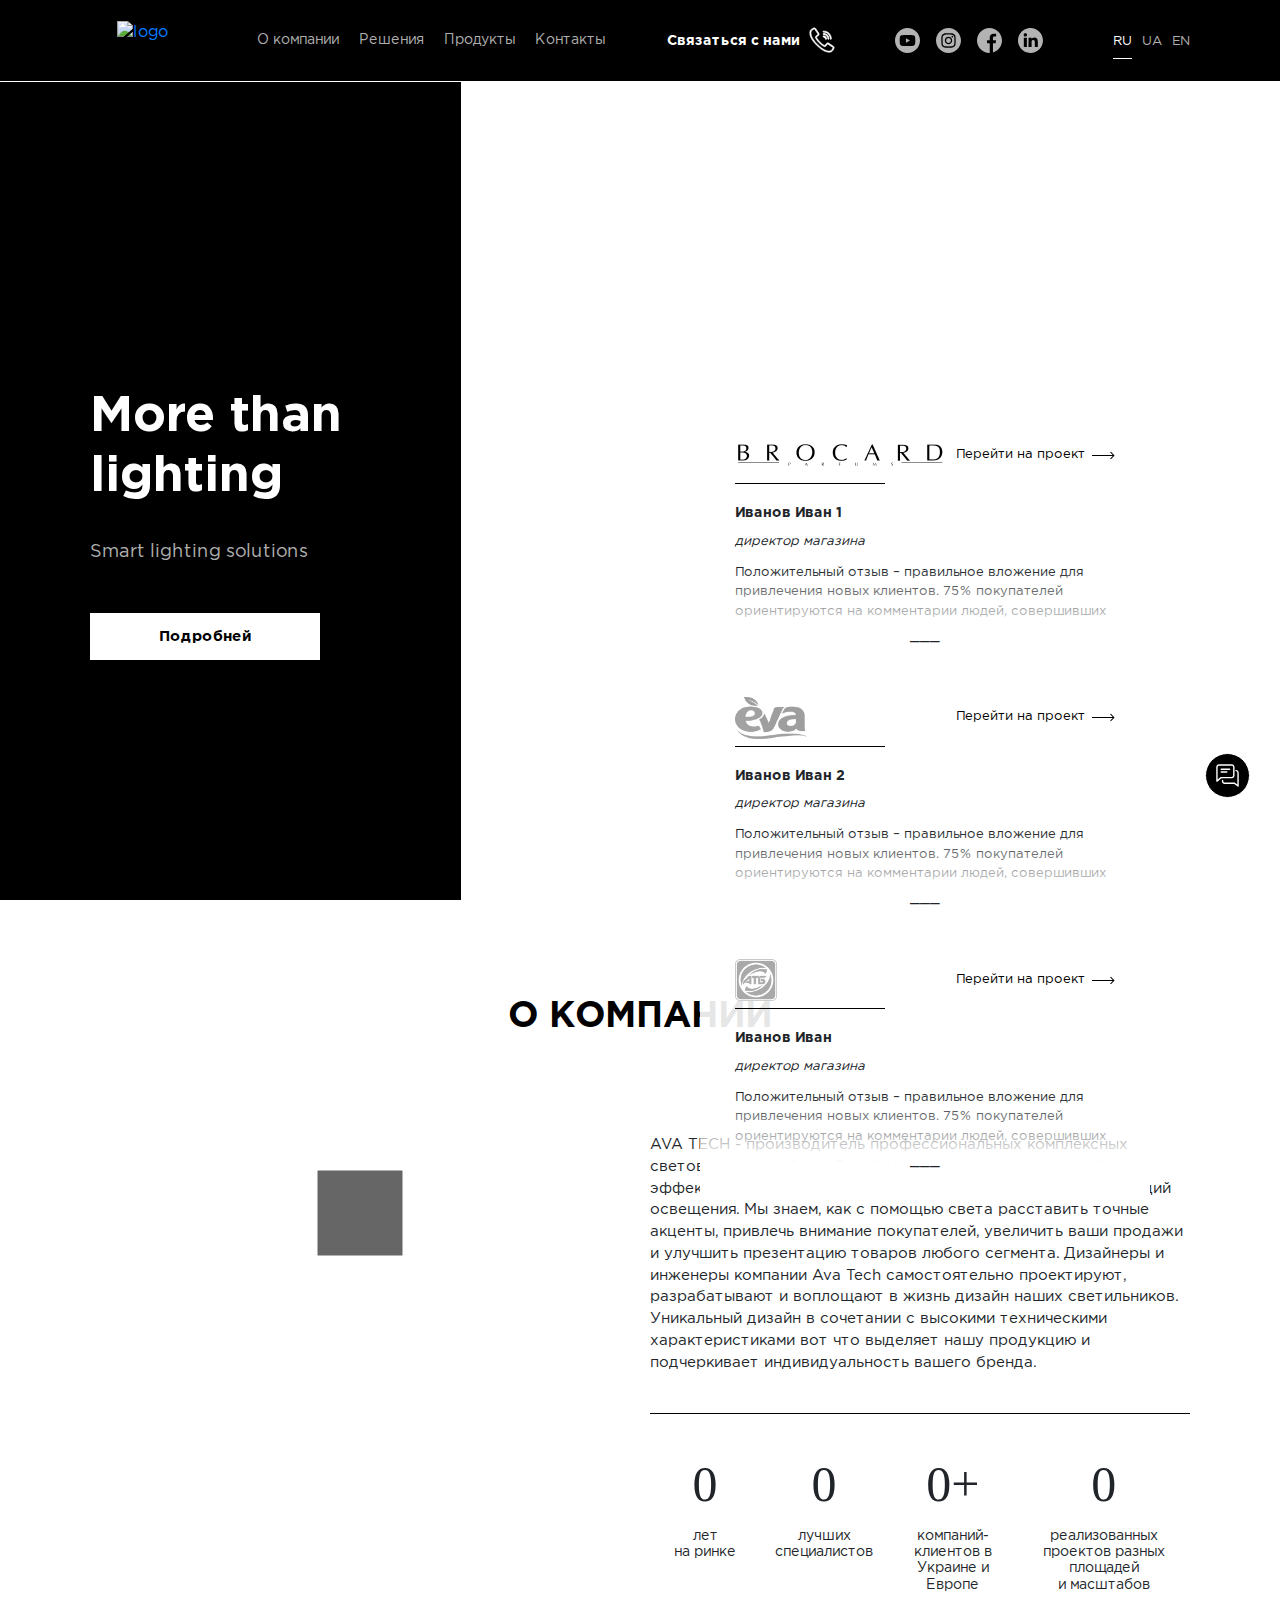
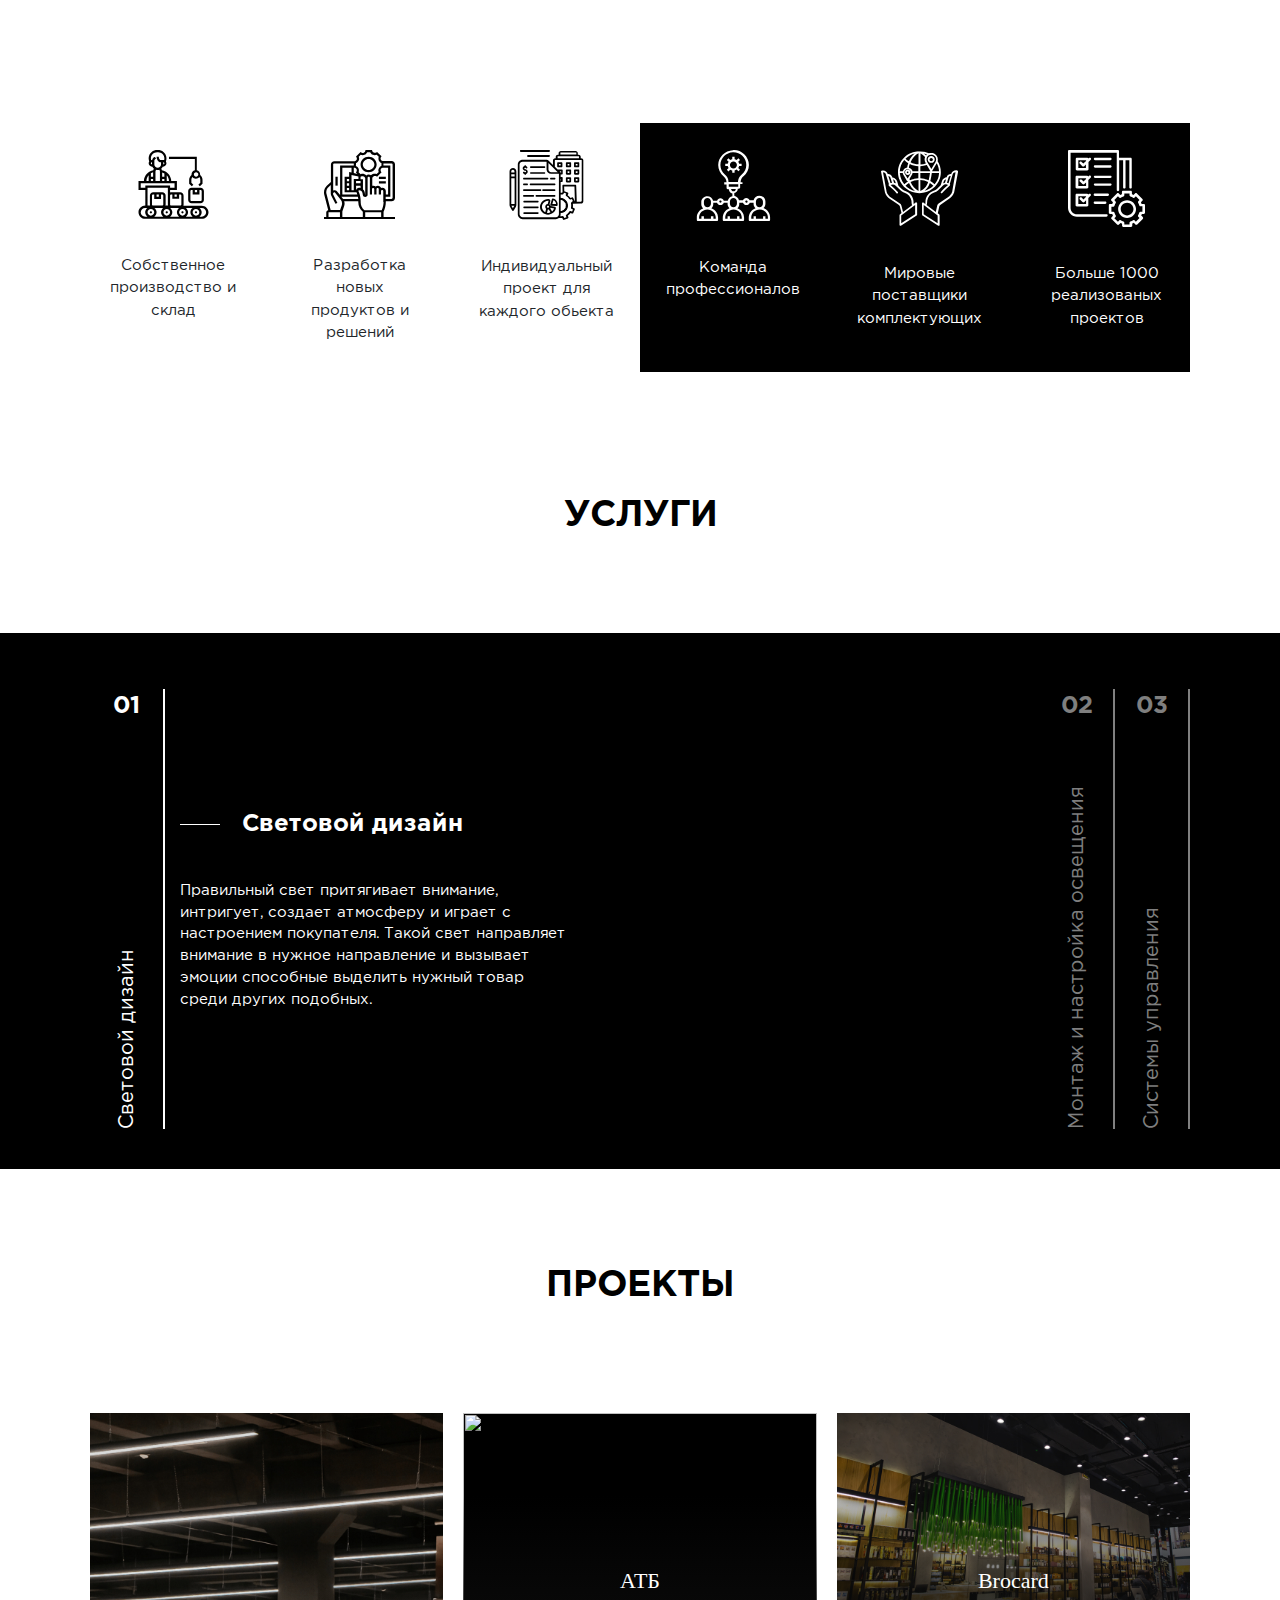
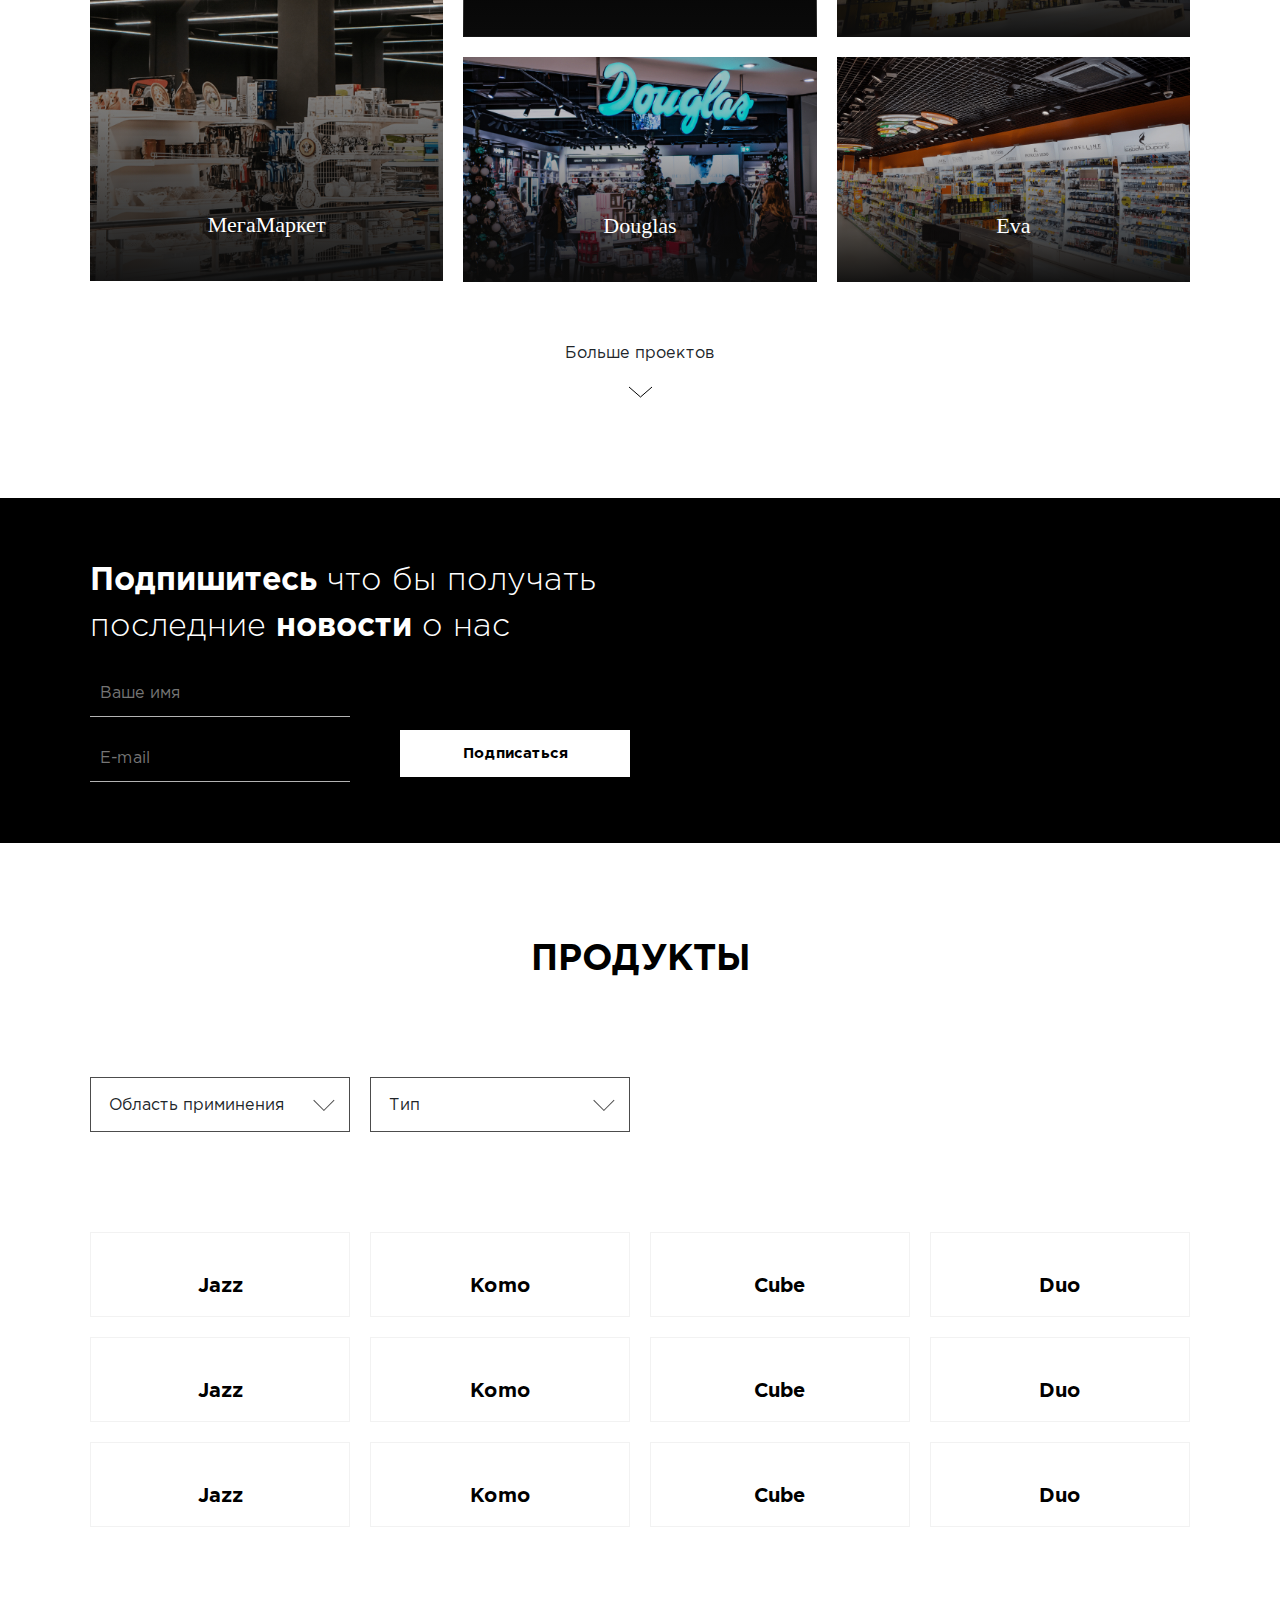
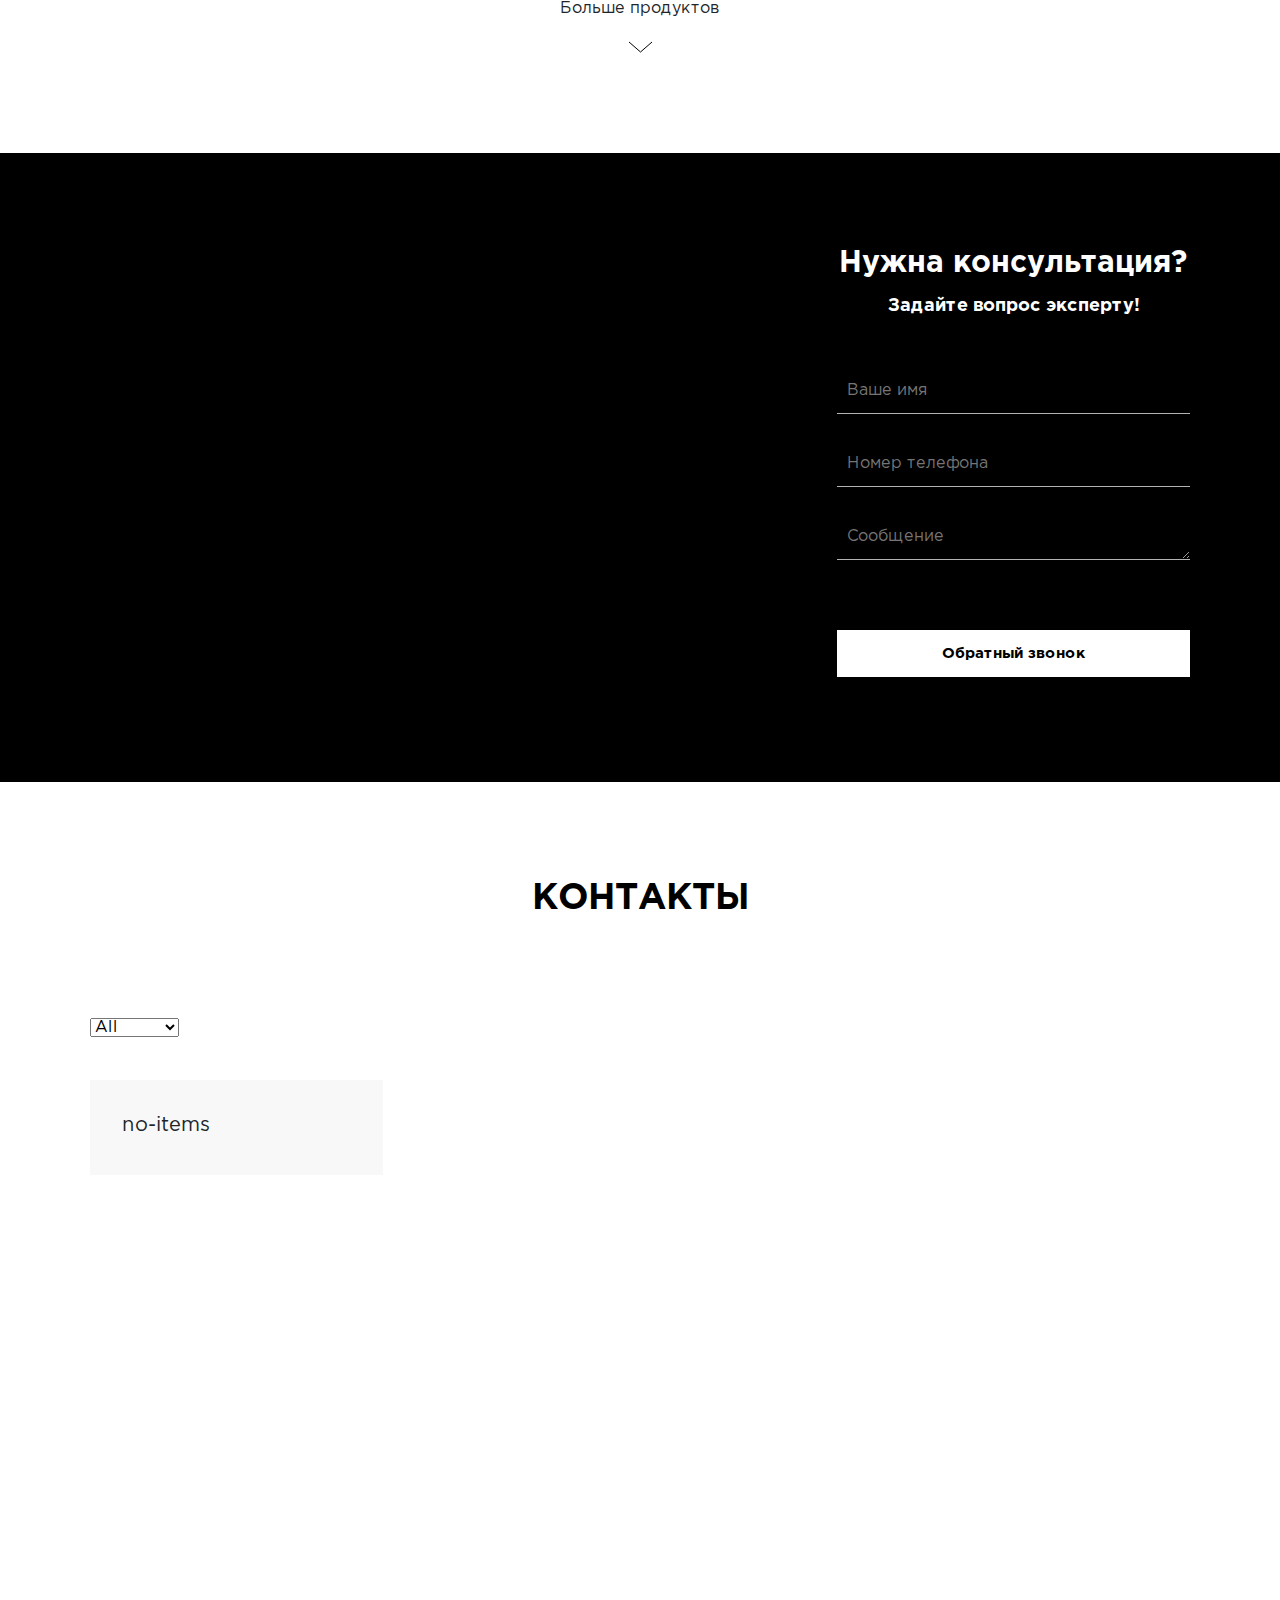
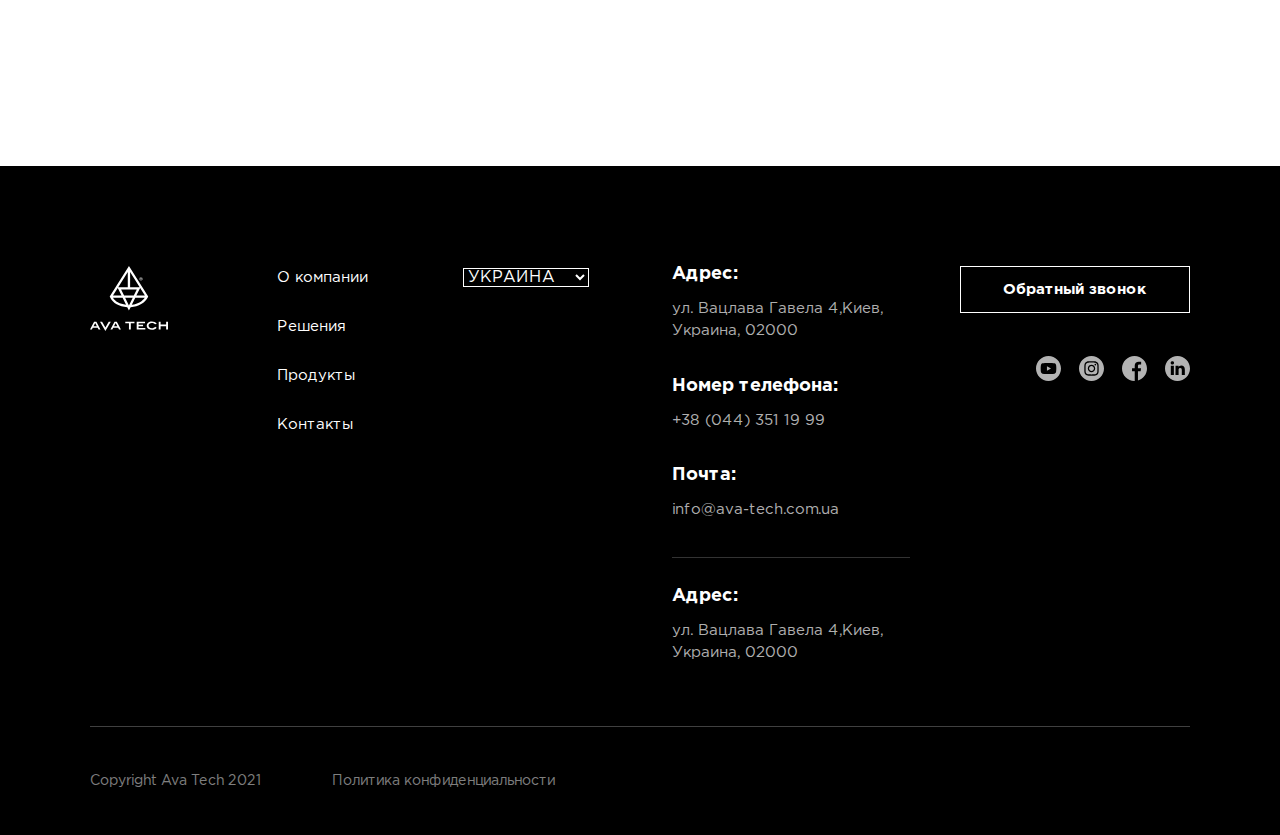
==== commit 347f6a31: "qq" ====
--- a/index.html
+++ b/index.html
@@ -340,7 +340,7 @@
                         <div class="col-lg-2 col-md-4 col-6">
                             <div class="about-item">
                                 <div class="about-item__icon" >
-<svg xmlns="http://www.w3.org/2000/svg" width="71" height="69" viewBox="0 0 71 69" fill="none">
+<svg width="71" height="69" viewBox="0 0 71 69" fill="none" xmlns="http://www.w3.org/2000/svg">
 <g clip-path="url(#clip0)">
 <path d="M63.6809 66.7783H61.4543C62.8459 65.8065 63.6809 64.1405 63.6809 62.3357C63.6809 60.5309 62.7068 58.8649 61.4543 57.893H63.6809C66.1859 57.893 68.1342 59.8367 68.1342 62.3357C68.1342 64.6959 66.1859 66.7783 63.6809 66.7783ZM2.72664 62.3357C2.72664 59.8367 4.81412 57.893 7.17992 57.893H9.40656C8.01491 58.8649 7.17992 60.5309 7.17992 62.3357C7.17992 64.1405 8.15408 65.8065 9.40656 66.7783H7.31909C4.81412 66.7783 2.72664 64.6959 2.72664 62.3357ZM9.54573 37.7623H29.8638V45.5369V48.8689V54.4222C29.8638 54.8387 30.003 55.1164 30.003 55.5329H27.3588C27.498 55.1164 27.6372 54.8387 27.6372 54.4222V45.5369C27.6372 43.7321 26.1064 42.2049 24.2972 42.2049H15.2515C13.4423 42.2049 11.9115 43.7321 11.9115 45.5369V54.4222C11.9115 54.8387 12.0507 55.1164 12.0507 55.5329H9.54573V37.7623ZM2.72664 37.7623V33.3196H36.5437V37.7623H32.0905V35.5409H7.31909V37.7623H2.72664ZM10.659 25.2673V31.0983H8.4324C8.4324 28.8769 9.2674 26.7944 10.659 25.2673ZM12.8857 28.8769H15.1123V31.0983H12.8857V28.8769ZM15.1123 26.6556H12.8857V23.3236C13.5815 22.9071 14.2773 22.6295 15.1123 22.3518V26.6556ZM19.7048 19.9916C20.2614 19.9916 20.8181 19.8528 21.3748 19.714L21.9314 21.2411V31.0983H17.4781V21.2411L18.0348 19.714C18.4523 19.8528 19.0089 19.9916 19.7048 19.9916ZM14.1382 9.99565C13.7207 9.99565 13.4423 9.99565 13.164 10.1345C13.0249 9.57915 12.8857 9.02382 12.8857 8.46849C12.8857 4.99766 15.669 2.221 19.1481 2.221H20.1223C23.6014 2.221 26.3847 4.99766 26.3847 8.46849C26.3847 9.02382 26.2455 9.57915 26.1064 10.1345C25.828 9.99565 25.5497 9.99565 25.2714 9.99565H24.1581H23.0447C20.8181 9.99565 20.8181 6.80249 20.8181 6.66366H19.7048H18.5915C18.5915 8.60732 19.5656 12.217 23.0447 12.217V14.4383C23.0447 16.2431 21.5139 17.7703 19.7048 17.7703C17.8956 17.7703 16.3648 16.2431 16.3648 14.4383V10.9675C16.3648 10.1345 16.7823 9.30148 17.6173 9.02382L18.0348 8.88499L17.0606 6.94132H16.504C15.2515 7.63549 14.4165 8.74615 14.1382 9.99565ZM12.8857 13.3276C12.8857 12.7723 13.4423 12.217 13.999 12.217V14.4383C13.4423 14.4383 12.8857 14.0218 12.8857 13.3276ZM25.2714 14.4383V12.217C25.828 12.217 26.3847 12.7723 26.3847 13.3276C26.3847 14.0218 25.9672 14.4383 25.2714 14.4383ZM24.1581 28.8769H26.3847V31.0983H24.1581V28.8769ZM26.3847 26.6556H24.1581V22.4906C24.993 22.7683 25.6889 23.046 26.3847 23.4625V26.6556ZM30.9771 31.0983H28.7505V25.1284C30.1421 26.7944 30.9771 28.8769 30.9771 31.0983ZM33.2038 44.4262H34.3171V48.8689H41.1362V44.4262H42.2495C42.8062 44.4262 43.3628 44.9816 43.3628 45.5369V54.4222C43.3628 54.9775 42.8062 55.5329 42.2495 55.5329H33.2038C32.6471 55.5329 32.0905 54.9775 32.0905 54.4222V48.8689V45.5369C32.0905 44.9816 32.6471 44.4262 33.2038 44.4262ZM36.5437 44.4262H38.7704V46.6476H36.5437V44.4262ZM47.8161 62.3357C47.8161 64.1405 46.2853 65.6677 44.4761 65.6677C42.667 65.6677 41.1362 64.1405 41.1362 62.3357C41.1362 60.5309 42.667 59.0037 44.4761 59.0037C46.4245 59.0037 47.8161 60.392 47.8161 62.3357ZM34.3171 62.3357C34.3171 60.5309 33.3429 58.8649 32.0905 57.893H33.2038H41.1362C39.7445 58.8649 38.9095 60.5309 38.9095 62.3357C38.9095 64.1405 39.8837 65.8065 41.1362 66.7783H32.0905C33.4821 65.6677 34.3171 64.1405 34.3171 62.3357ZM18.5915 62.3357C18.5915 60.5309 17.6173 58.8649 16.3648 57.893H24.1581H25.2714C23.8797 58.8649 23.0447 60.5309 23.0447 62.3357C23.0447 64.1405 24.0189 65.8065 25.2714 66.7783H16.2256C17.6173 65.6677 18.5915 64.1405 18.5915 62.3357ZM12.8857 59.0037C14.6948 59.0037 16.2256 60.5309 16.2256 62.3357C16.2256 64.1405 14.6948 65.6677 12.8857 65.6677C11.0765 65.6677 9.54573 64.1405 9.54573 62.3357C9.54573 60.392 11.0765 59.0037 12.8857 59.0037ZM32.0905 62.3357C32.0905 64.1405 30.5596 65.6677 28.7505 65.6677C26.9414 65.6677 25.4105 64.1405 25.4105 62.3357C25.4105 60.5309 26.9414 59.0037 28.7505 59.0037C30.5596 59.0037 32.0905 60.392 32.0905 62.3357ZM18.5915 44.4262H20.8181V46.6476H18.5915V44.4262ZM13.999 54.561V45.6757C13.999 45.1204 14.5557 44.5651 15.1123 44.5651H16.2256V49.0077H23.0447V44.4262H24.1581C24.7147 44.4262 25.2714 44.9816 25.2714 45.5369V54.4222C25.2714 54.9775 24.7147 55.5329 24.1581 55.5329H15.1123C14.5557 55.6717 13.999 55.1164 13.999 54.561ZM52.4085 62.3357C52.4085 64.1405 53.3827 65.8065 54.6352 66.7783H47.8161C49.2078 65.8065 50.0427 64.1405 50.0427 62.3357C50.0427 60.5309 49.0686 58.8649 47.8161 57.893H54.6352C53.2435 58.8649 52.4085 60.392 52.4085 62.3357ZM57.9751 65.6677C56.166 65.6677 54.6352 64.1405 54.6352 62.3357C54.6352 60.5309 56.166 59.0037 57.9751 59.0037C59.7843 59.0037 61.3151 60.5309 61.3151 62.3357C61.4543 64.1405 59.9235 65.6677 57.9751 65.6677ZM63.6809 55.6717H45.4503C45.5895 55.2552 45.5895 54.9775 45.5895 54.561V45.6757C45.5895 43.8709 44.0586 42.3437 42.2495 42.3437H33.2038C32.7863 42.3437 32.3688 42.4826 32.0905 42.4826V39.9836H38.9095V31.0983H33.2038C33.2038 25.6838 29.3072 21.1023 23.8797 20.1305L23.3231 18.6033C23.8797 18.048 24.4364 17.4926 24.7147 16.6596H25.1322C26.9414 16.6596 28.4722 15.1325 28.4722 13.3276C28.4722 12.6335 28.1938 11.9393 27.9155 11.384C28.333 10.4121 28.4722 9.44032 28.4722 8.32965C28.4722 3.74816 24.5755 -0.13916 19.9831 -0.13916H19.0089C14.4165 -0.00032714 10.659 3.74816 10.659 8.46849C10.659 9.57915 10.9374 10.551 11.2157 11.5228C10.9374 11.9393 10.659 12.6335 10.659 13.3276C10.659 15.1325 12.1899 16.6596 13.999 16.6596H14.4165C14.6948 17.3538 15.2515 18.048 15.8082 18.6033L15.2515 20.1305C9.96322 21.1023 5.92744 25.6838 5.92744 31.0983H0.5V39.9836H7.31909V55.5329C3.56163 55.5329 0.5 58.5872 0.5 62.1969C0.5 65.8065 3.56163 68.8608 7.31909 68.8608H63.6809C67.4384 68.8608 70.5 65.8065 70.5 62.1969C70.5 58.5872 67.4384 55.6717 63.6809 55.6717Z" fill="black"/>
 <path d="M12.8858 61.2253C13.4424 61.2253 13.9991 61.7807 13.9991 62.336C13.9991 62.8913 13.4424 63.4467 12.8858 63.4467C12.3291 63.4467 11.7725 62.8913 11.7725 62.336C11.7725 61.6418 12.3291 61.2253 12.8858 61.2253Z" fill="black"/>
@@ -348,18 +348,19 @@
 <path d="M44.4759 61.2253C45.0325 61.2253 45.5892 61.7807 45.5892 62.336C45.5892 62.8913 45.0325 63.4467 44.4759 63.4467C43.9192 63.4467 43.3625 62.8913 43.3625 62.336C43.3625 61.6418 43.9192 61.2253 44.4759 61.2253Z" fill="black"/>
 <path d="M57.9751 61.2253C58.5318 61.2253 59.0885 61.7807 59.0885 62.336C59.0885 62.8913 58.5318 63.4467 57.9751 63.4467C57.4185 63.4467 56.8618 62.8913 56.8618 62.336C56.8618 61.6418 57.4185 61.2253 57.9751 61.2253Z" fill="black"/>
 <path d="M63.6811 41.0947V49.98C63.6811 50.5353 63.1245 51.0907 62.5678 51.0907H53.5221C52.9654 51.0907 52.4088 50.5353 52.4088 49.98V41.0947C52.4088 40.5394 52.9654 39.984 53.5221 39.984H54.6354V44.4267H61.4545V39.984H62.5678C63.1245 39.984 63.6811 40.5394 63.6811 41.0947ZM56.862 39.984H59.0887V42.2054H56.862V39.984ZM53.5221 37.7627C51.7129 37.7627 50.1821 39.2899 50.1821 41.0947V49.98C50.1821 51.7848 51.7129 53.312 53.5221 53.312H62.5678C64.377 53.312 65.9078 51.7848 65.9078 49.98V41.0947C65.9078 39.2899 64.377 37.7627 62.5678 37.7627H53.5221Z" fill="black"/>
-<path xmlns="http://www.w3.org/2000/svg" d="M60.3409 24.4347C60.3409 25.6842 59.3667 26.656 58.1142 26.656C56.8617 26.656 55.8876 25.6842 55.8876 24.4347C55.8876 23.1852 56.8617 22.2134 58.1142 22.2134C59.3667 22.2134 60.3409 23.1852 60.3409 24.4347ZM56.8617 20.1309C54.9134 20.6862 53.5218 22.3522 53.5218 24.4347C53.5218 24.5735 53.5218 24.8512 53.5218 24.99C52.1301 26.2395 51.156 28.0443 51.156 29.988V33.7365L53.8001 36.2355L55.3309 34.7083L53.3826 32.7647V29.8492C53.3826 28.8773 53.8001 27.9055 54.3568 27.0725C55.1918 28.0443 56.4442 28.7385 57.8359 28.7385C59.2275 28.7385 60.48 28.0443 61.315 27.0725C62.0108 27.9055 62.2892 28.8773 62.2892 29.8492V32.7647L60.3409 34.7083L61.8717 36.2355L64.5158 33.7365V29.988C64.5158 28.0443 63.6808 26.2395 62.15 24.99C62.15 24.8512 62.15 24.5735 62.15 24.4347C62.15 22.3522 60.7584 20.6862 58.8101 20.1309V6.66406H30.9771V8.88539H56.8617V20.1309Z" fill="black"/>
+<path d="M60.3409 24.4347C60.3409 25.6842 59.3667 26.656 58.1142 26.656C56.8617 26.656 55.8876 25.6842 55.8876 24.4347C55.8876 23.1852 56.8617 22.2134 58.1142 22.2134C59.3667 22.2134 60.3409 23.1852 60.3409 24.4347ZM56.8617 20.1309C54.9134 20.6862 53.5218 22.3522 53.5218 24.4347C53.5218 24.5735 53.5218 24.8512 53.5218 24.99C52.1301 26.2395 51.156 28.0443 51.156 29.988V33.7365L53.8001 36.2355L55.3309 34.7083L53.3826 32.7647V29.8492C53.3826 28.8773 53.8001 27.9055 54.3568 27.0725C55.1918 28.0443 56.4442 28.7385 57.8359 28.7385C59.2275 28.7385 60.48 28.0443 61.315 27.0725C62.0108 27.9055 62.2892 28.8773 62.2892 29.8492V32.7647L60.3409 34.7083L61.8717 36.2355L64.5158 33.7365V29.988C64.5158 28.0443 63.6808 26.2395 62.15 24.99C62.15 24.8512 62.15 24.5735 62.15 24.4347C62.15 22.3522 60.7584 20.6862 58.8101 20.1309V6.66406H30.9771V8.88539H56.8617V20.1309Z" fill="black"/>
 </g>
 <defs>
-<clipPath id="clip0">
+<clipPath id="clip99">
 <rect width="70" height="69" fill="white" transform="translate(0.5)"/>
 </clipPath>
 </defs>
 </svg>
 
+
                                     <span  data-aos="fr" data-aos-delay="200" data-aos-duration="800"></span>
                                 </div>
-                                <div class="about-item__text">Собственное производство и склад.</div>
+                                <div class="about-item__text">Собственное производство и склад</div>
                             </div>
                         </div>
                         <div class="col-lg-2 col-md-4 col-6">
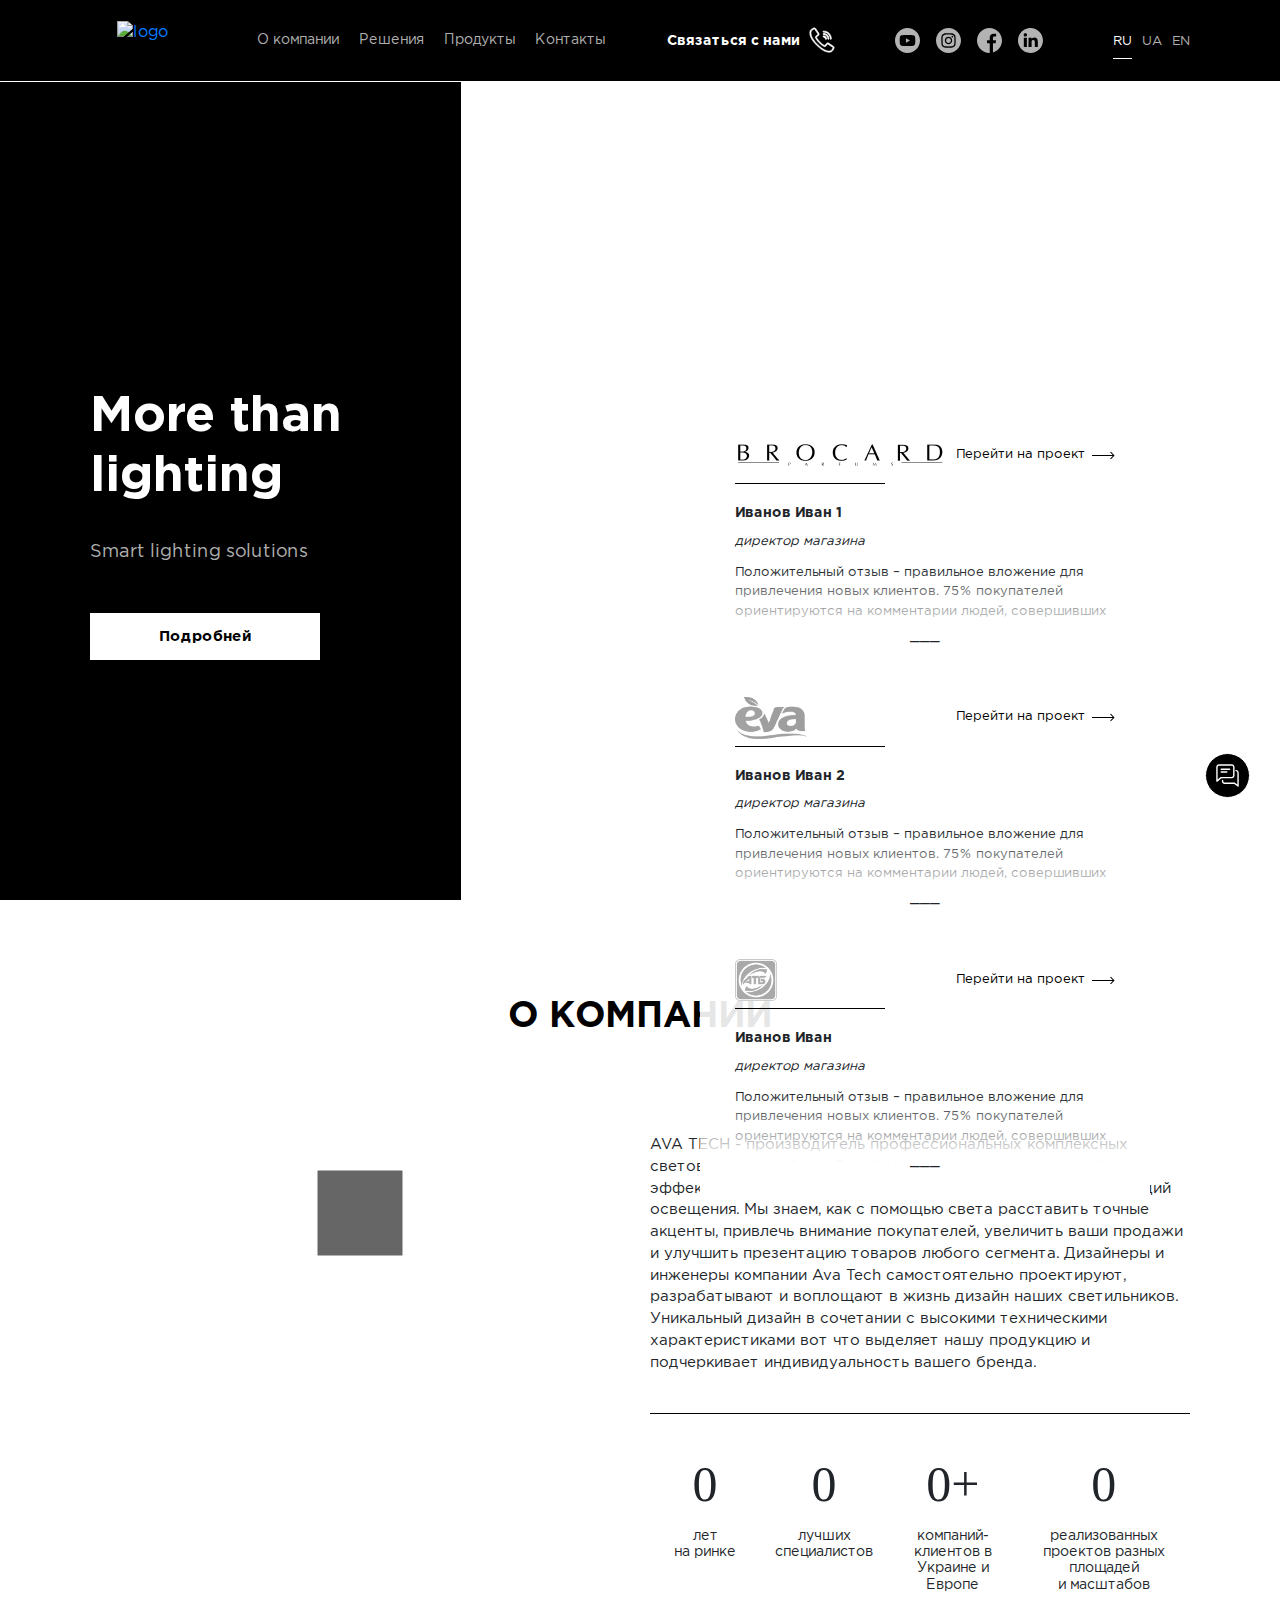
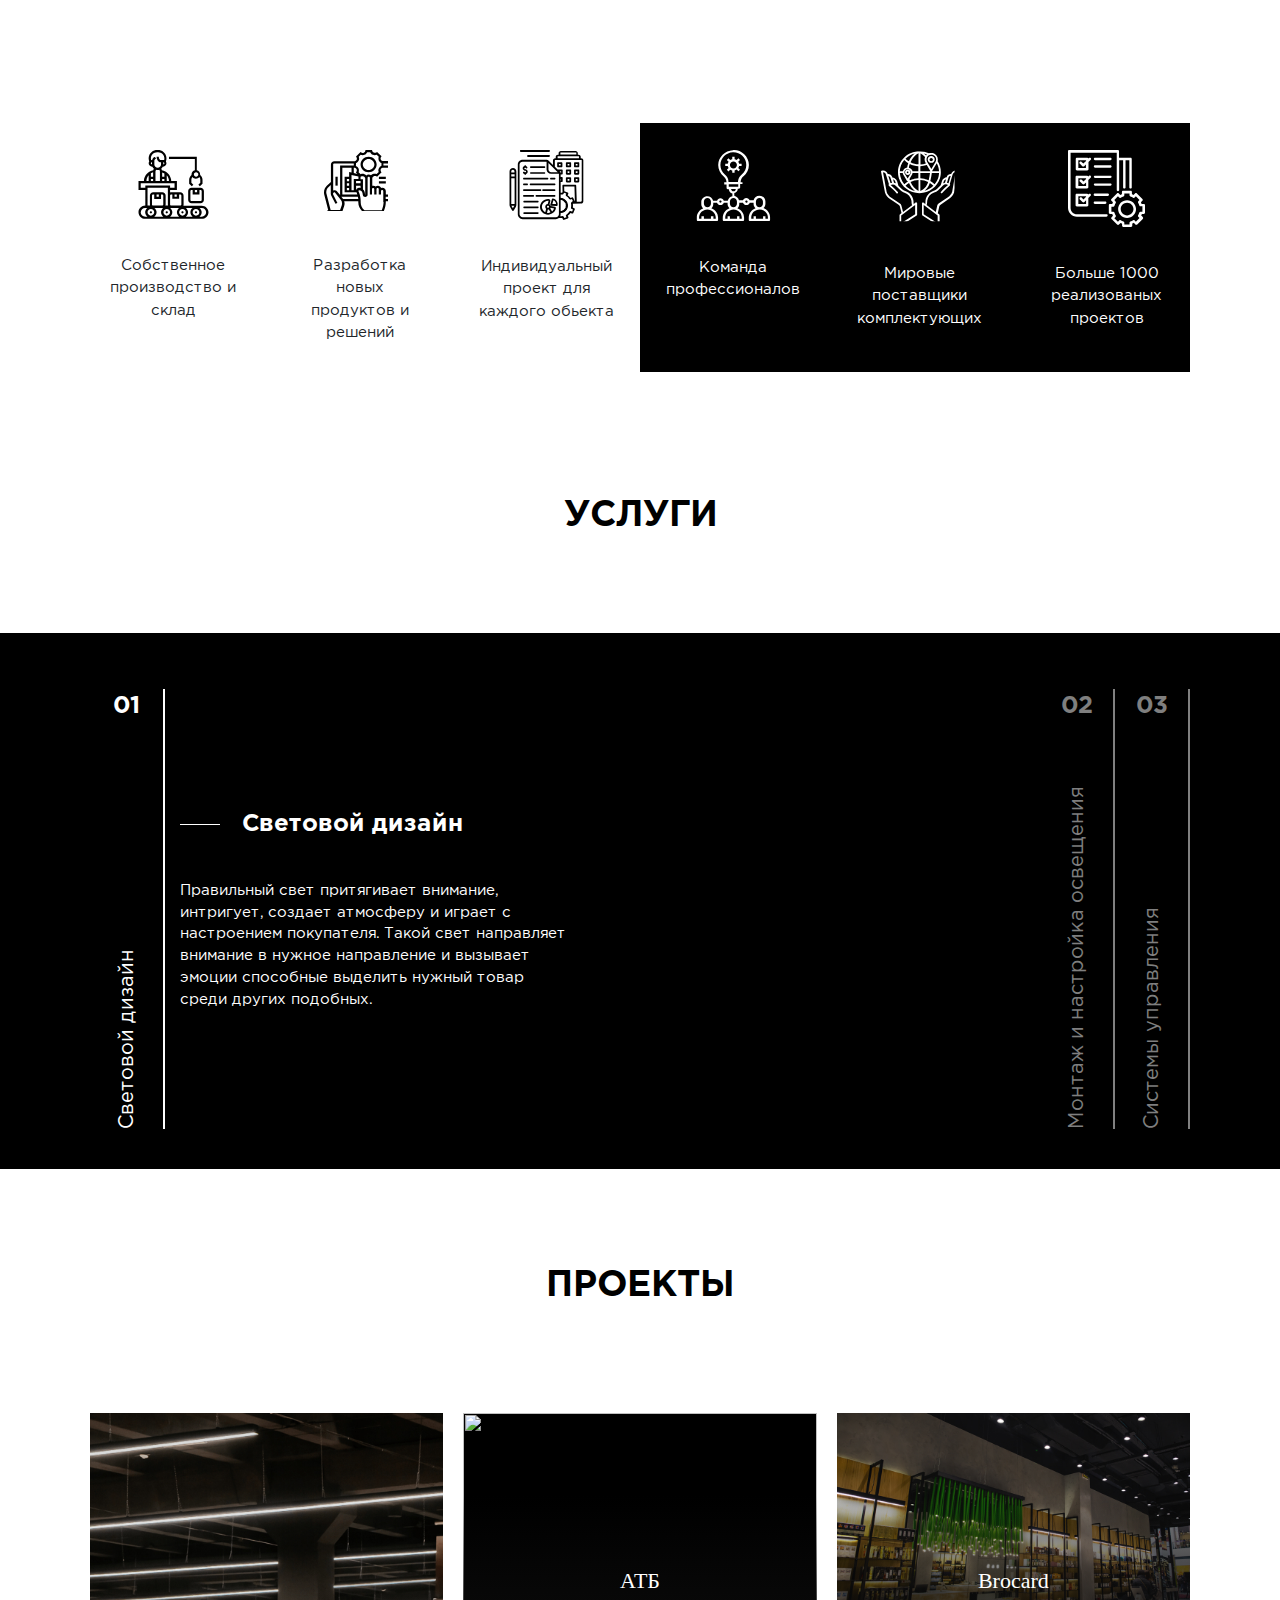
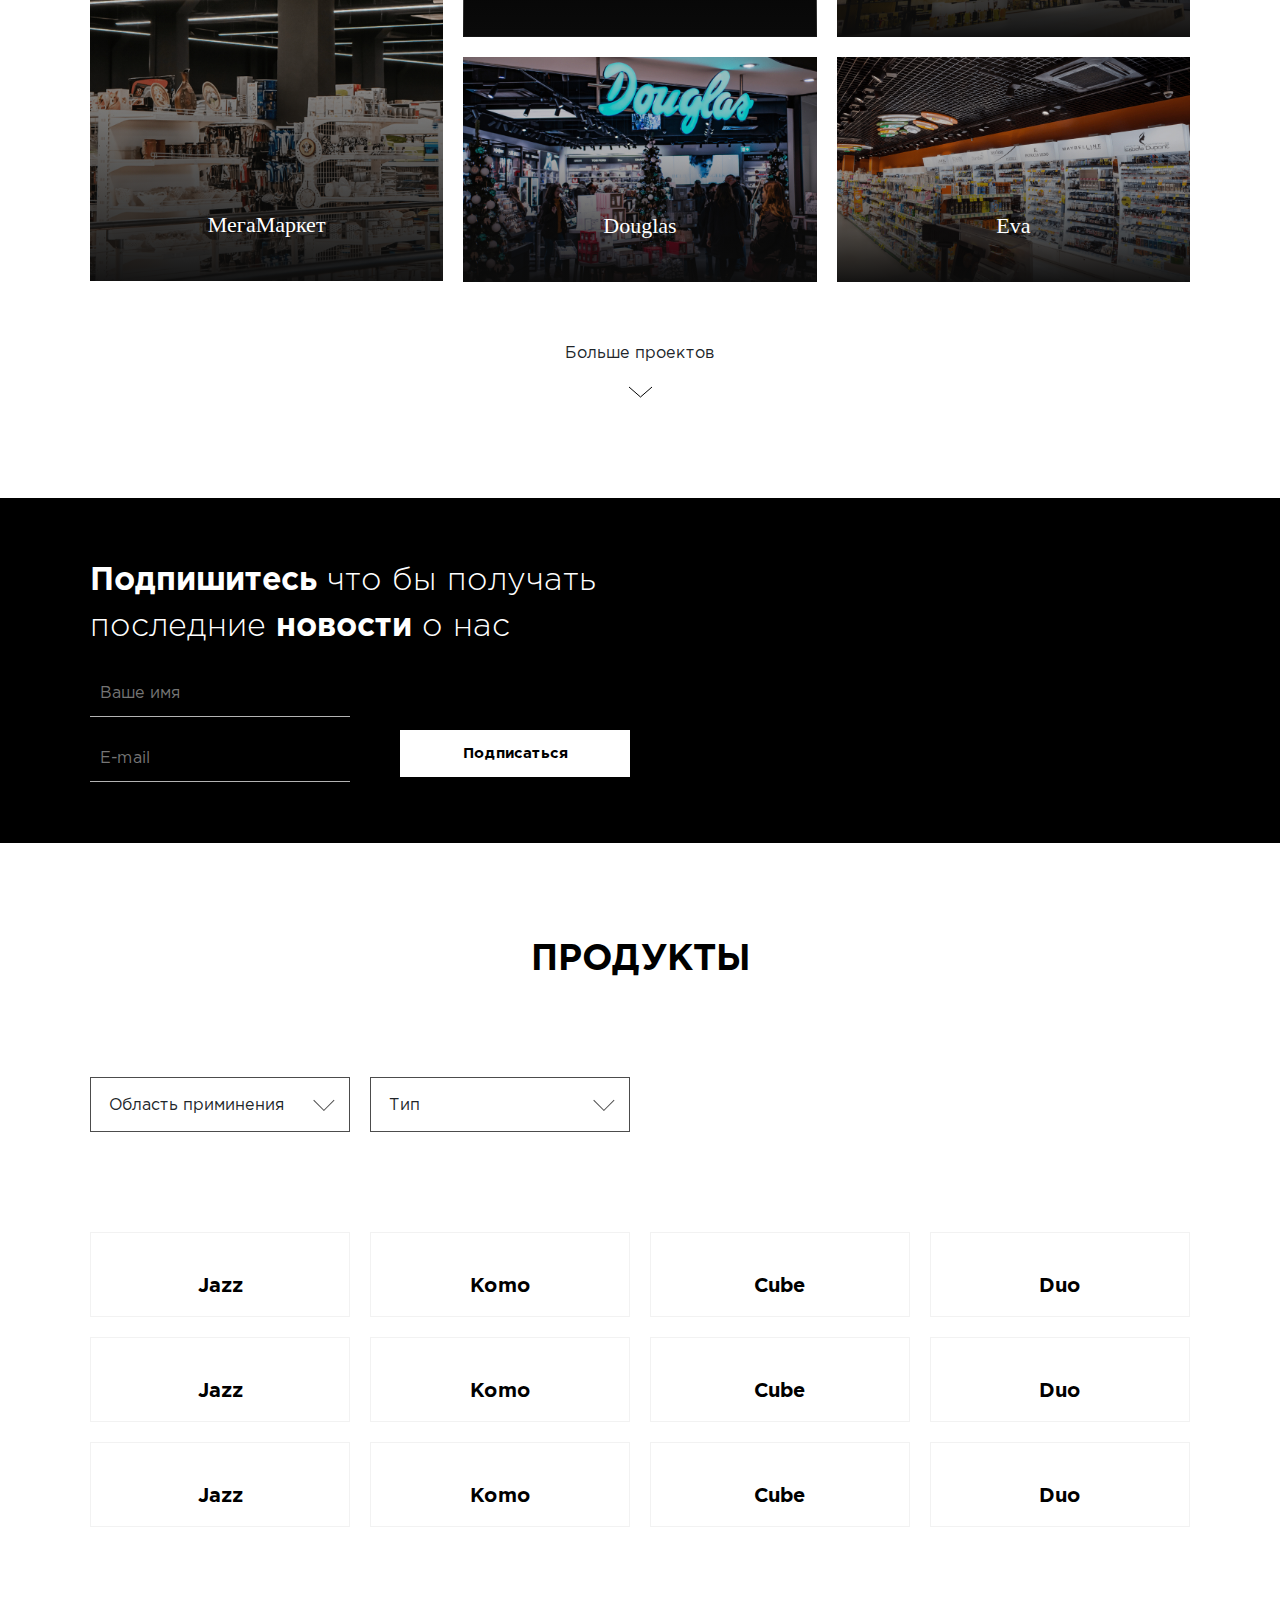
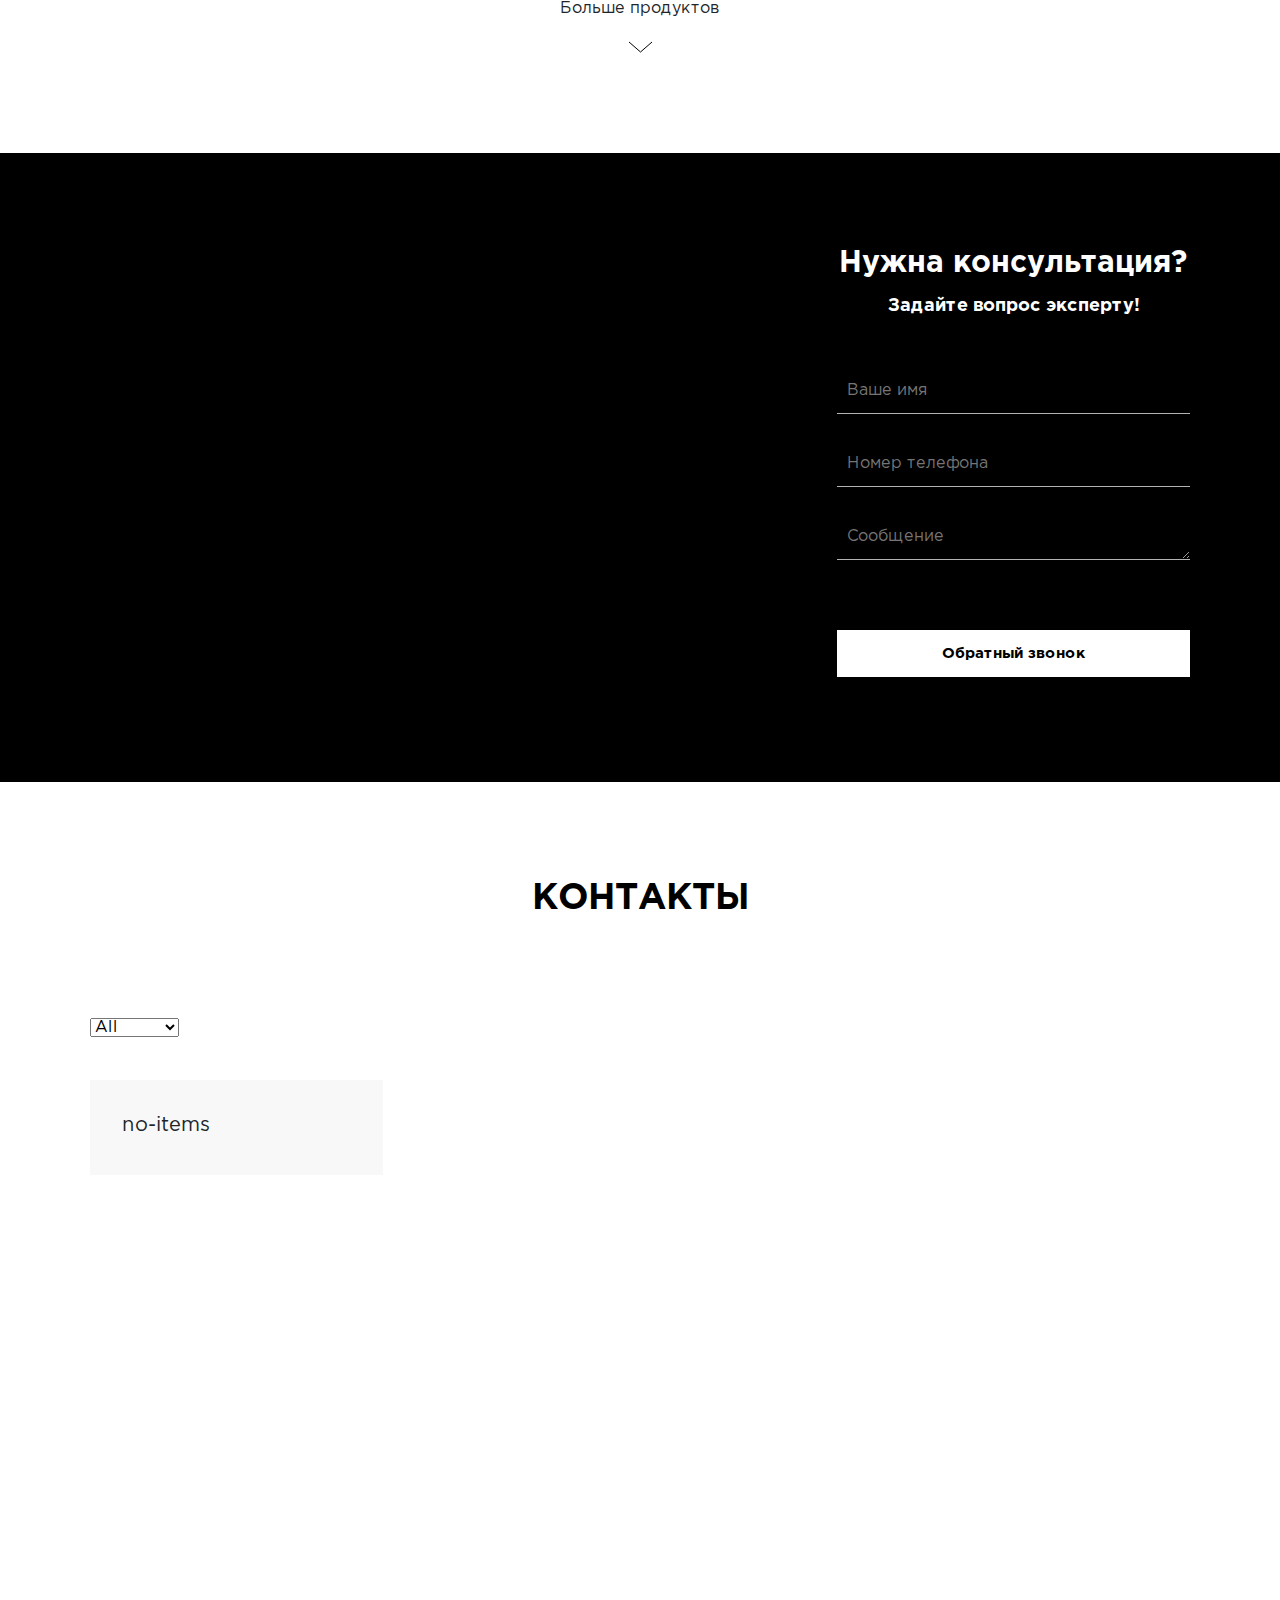
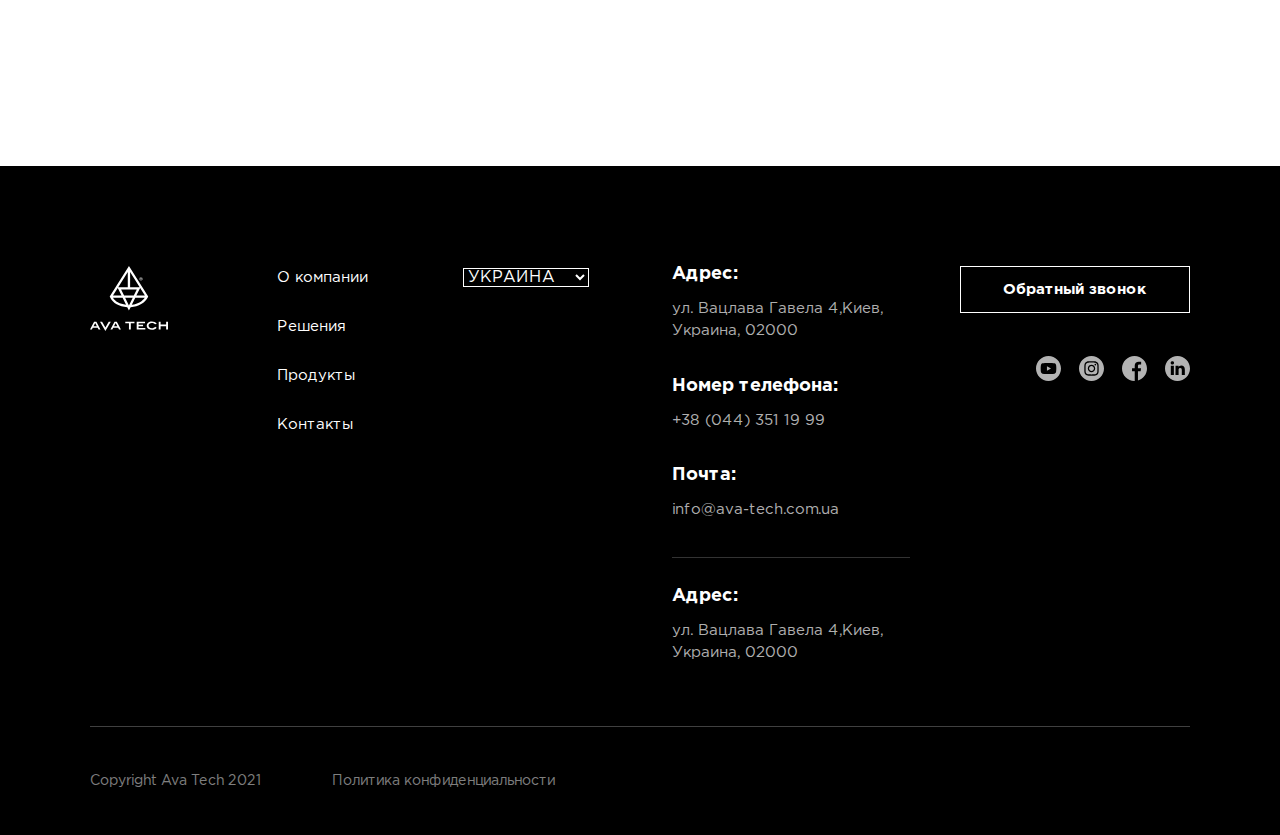
==== commit 06372c9b: "qqq" ====
--- a/index.html
+++ b/index.html
@@ -340,22 +340,18 @@
                         <div class="col-lg-2 col-md-4 col-6">
                             <div class="about-item">
                                 <div class="about-item__icon" >
-<svg width="71" height="69" viewBox="0 0 71 69" fill="none" xmlns="http://www.w3.org/2000/svg">
-<g clip-path="url(#clip0)">
-<path d="M63.6809 66.7783H61.4543C62.8459 65.8065 63.6809 64.1405 63.6809 62.3357C63.6809 60.5309 62.7068 58.8649 61.4543 57.893H63.6809C66.1859 57.893 68.1342 59.8367 68.1342 62.3357C68.1342 64.6959 66.1859 66.7783 63.6809 66.7783ZM2.72664 62.3357C2.72664 59.8367 4.81412 57.893 7.17992 57.893H9.40656C8.01491 58.8649 7.17992 60.5309 7.17992 62.3357C7.17992 64.1405 8.15408 65.8065 9.40656 66.7783H7.31909C4.81412 66.7783 2.72664 64.6959 2.72664 62.3357ZM9.54573 37.7623H29.8638V45.5369V48.8689V54.4222C29.8638 54.8387 30.003 55.1164 30.003 55.5329H27.3588C27.498 55.1164 27.6372 54.8387 27.6372 54.4222V45.5369C27.6372 43.7321 26.1064 42.2049 24.2972 42.2049H15.2515C13.4423 42.2049 11.9115 43.7321 11.9115 45.5369V54.4222C11.9115 54.8387 12.0507 55.1164 12.0507 55.5329H9.54573V37.7623ZM2.72664 37.7623V33.3196H36.5437V37.7623H32.0905V35.5409H7.31909V37.7623H2.72664ZM10.659 25.2673V31.0983H8.4324C8.4324 28.8769 9.2674 26.7944 10.659 25.2673ZM12.8857 28.8769H15.1123V31.0983H12.8857V28.8769ZM15.1123 26.6556H12.8857V23.3236C13.5815 22.9071 14.2773 22.6295 15.1123 22.3518V26.6556ZM19.7048 19.9916C20.2614 19.9916 20.8181 19.8528 21.3748 19.714L21.9314 21.2411V31.0983H17.4781V21.2411L18.0348 19.714C18.4523 19.8528 19.0089 19.9916 19.7048 19.9916ZM14.1382 9.99565C13.7207 9.99565 13.4423 9.99565 13.164 10.1345C13.0249 9.57915 12.8857 9.02382 12.8857 8.46849C12.8857 4.99766 15.669 2.221 19.1481 2.221H20.1223C23.6014 2.221 26.3847 4.99766 26.3847 8.46849C26.3847 9.02382 26.2455 9.57915 26.1064 10.1345C25.828 9.99565 25.5497 9.99565 25.2714 9.99565H24.1581H23.0447C20.8181 9.99565 20.8181 6.80249 20.8181 6.66366H19.7048H18.5915C18.5915 8.60732 19.5656 12.217 23.0447 12.217V14.4383C23.0447 16.2431 21.5139 17.7703 19.7048 17.7703C17.8956 17.7703 16.3648 16.2431 16.3648 14.4383V10.9675C16.3648 10.1345 16.7823 9.30148 17.6173 9.02382L18.0348 8.88499L17.0606 6.94132H16.504C15.2515 7.63549 14.4165 8.74615 14.1382 9.99565ZM12.8857 13.3276C12.8857 12.7723 13.4423 12.217 13.999 12.217V14.4383C13.4423 14.4383 12.8857 14.0218 12.8857 13.3276ZM25.2714 14.4383V12.217C25.828 12.217 26.3847 12.7723 26.3847 13.3276C26.3847 14.0218 25.9672 14.4383 25.2714 14.4383ZM24.1581 28.8769H26.3847V31.0983H24.1581V28.8769ZM26.3847 26.6556H24.1581V22.4906C24.993 22.7683 25.6889 23.046 26.3847 23.4625V26.6556ZM30.9771 31.0983H28.7505V25.1284C30.1421 26.7944 30.9771 28.8769 30.9771 31.0983ZM33.2038 44.4262H34.3171V48.8689H41.1362V44.4262H42.2495C42.8062 44.4262 43.3628 44.9816 43.3628 45.5369V54.4222C43.3628 54.9775 42.8062 55.5329 42.2495 55.5329H33.2038C32.6471 55.5329 32.0905 54.9775 32.0905 54.4222V48.8689V45.5369C32.0905 44.9816 32.6471 44.4262 33.2038 44.4262ZM36.5437 44.4262H38.7704V46.6476H36.5437V44.4262ZM47.8161 62.3357C47.8161 64.1405 46.2853 65.6677 44.4761 65.6677C42.667 65.6677 41.1362 64.1405 41.1362 62.3357C41.1362 60.5309 42.667 59.0037 44.4761 59.0037C46.4245 59.0037 47.8161 60.392 47.8161 62.3357ZM34.3171 62.3357C34.3171 60.5309 33.3429 58.8649 32.0905 57.893H33.2038H41.1362C39.7445 58.8649 38.9095 60.5309 38.9095 62.3357C38.9095 64.1405 39.8837 65.8065 41.1362 66.7783H32.0905C33.4821 65.6677 34.3171 64.1405 34.3171 62.3357ZM18.5915 62.3357C18.5915 60.5309 17.6173 58.8649 16.3648 57.893H24.1581H25.2714C23.8797 58.8649 23.0447 60.5309 23.0447 62.3357C23.0447 64.1405 24.0189 65.8065 25.2714 66.7783H16.2256C17.6173 65.6677 18.5915 64.1405 18.5915 62.3357ZM12.8857 59.0037C14.6948 59.0037 16.2256 60.5309 16.2256 62.3357C16.2256 64.1405 14.6948 65.6677 12.8857 65.6677C11.0765 65.6677 9.54573 64.1405 9.54573 62.3357C9.54573 60.392 11.0765 59.0037 12.8857 59.0037ZM32.0905 62.3357C32.0905 64.1405 30.5596 65.6677 28.7505 65.6677C26.9414 65.6677 25.4105 64.1405 25.4105 62.3357C25.4105 60.5309 26.9414 59.0037 28.7505 59.0037C30.5596 59.0037 32.0905 60.392 32.0905 62.3357ZM18.5915 44.4262H20.8181V46.6476H18.5915V44.4262ZM13.999 54.561V45.6757C13.999 45.1204 14.5557 44.5651 15.1123 44.5651H16.2256V49.0077H23.0447V44.4262H24.1581C24.7147 44.4262 25.2714 44.9816 25.2714 45.5369V54.4222C25.2714 54.9775 24.7147 55.5329 24.1581 55.5329H15.1123C14.5557 55.6717 13.999 55.1164 13.999 54.561ZM52.4085 62.3357C52.4085 64.1405 53.3827 65.8065 54.6352 66.7783H47.8161C49.2078 65.8065 50.0427 64.1405 50.0427 62.3357C50.0427 60.5309 49.0686 58.8649 47.8161 57.893H54.6352C53.2435 58.8649 52.4085 60.392 52.4085 62.3357ZM57.9751 65.6677C56.166 65.6677 54.6352 64.1405 54.6352 62.3357C54.6352 60.5309 56.166 59.0037 57.9751 59.0037C59.7843 59.0037 61.3151 60.5309 61.3151 62.3357C61.4543 64.1405 59.9235 65.6677 57.9751 65.6677ZM63.6809 55.6717H45.4503C45.5895 55.2552 45.5895 54.9775 45.5895 54.561V45.6757C45.5895 43.8709 44.0586 42.3437 42.2495 42.3437H33.2038C32.7863 42.3437 32.3688 42.4826 32.0905 42.4826V39.9836H38.9095V31.0983H33.2038C33.2038 25.6838 29.3072 21.1023 23.8797 20.1305L23.3231 18.6033C23.8797 18.048 24.4364 17.4926 24.7147 16.6596H25.1322C26.9414 16.6596 28.4722 15.1325 28.4722 13.3276C28.4722 12.6335 28.1938 11.9393 27.9155 11.384C28.333 10.4121 28.4722 9.44032 28.4722 8.32965C28.4722 3.74816 24.5755 -0.13916 19.9831 -0.13916H19.0089C14.4165 -0.00032714 10.659 3.74816 10.659 8.46849C10.659 9.57915 10.9374 10.551 11.2157 11.5228C10.9374 11.9393 10.659 12.6335 10.659 13.3276C10.659 15.1325 12.1899 16.6596 13.999 16.6596H14.4165C14.6948 17.3538 15.2515 18.048 15.8082 18.6033L15.2515 20.1305C9.96322 21.1023 5.92744 25.6838 5.92744 31.0983H0.5V39.9836H7.31909V55.5329C3.56163 55.5329 0.5 58.5872 0.5 62.1969C0.5 65.8065 3.56163 68.8608 7.31909 68.8608H63.6809C67.4384 68.8608 70.5 65.8065 70.5 62.1969C70.5 58.5872 67.4384 55.6717 63.6809 55.6717Z" fill="black"/>
-<path d="M12.8858 61.2253C13.4424 61.2253 13.9991 61.7807 13.9991 62.336C13.9991 62.8913 13.4424 63.4467 12.8858 63.4467C12.3291 63.4467 11.7725 62.8913 11.7725 62.336C11.7725 61.6418 12.3291 61.2253 12.8858 61.2253Z" fill="black"/>
-<path d="M28.7505 61.2253C29.3072 61.2253 29.8638 61.7807 29.8638 62.336C29.8638 62.8913 29.3072 63.4467 28.7505 63.4467C28.1939 63.4467 27.6372 62.8913 27.6372 62.336C27.6372 61.6418 28.0547 61.2253 28.7505 61.2253Z" fill="black"/>
-<path d="M44.4759 61.2253C45.0325 61.2253 45.5892 61.7807 45.5892 62.336C45.5892 62.8913 45.0325 63.4467 44.4759 63.4467C43.9192 63.4467 43.3625 62.8913 43.3625 62.336C43.3625 61.6418 43.9192 61.2253 44.4759 61.2253Z" fill="black"/>
-<path d="M57.9751 61.2253C58.5318 61.2253 59.0885 61.7807 59.0885 62.336C59.0885 62.8913 58.5318 63.4467 57.9751 63.4467C57.4185 63.4467 56.8618 62.8913 56.8618 62.336C56.8618 61.6418 57.4185 61.2253 57.9751 61.2253Z" fill="black"/>
-<path d="M63.6811 41.0947V49.98C63.6811 50.5353 63.1245 51.0907 62.5678 51.0907H53.5221C52.9654 51.0907 52.4088 50.5353 52.4088 49.98V41.0947C52.4088 40.5394 52.9654 39.984 53.5221 39.984H54.6354V44.4267H61.4545V39.984H62.5678C63.1245 39.984 63.6811 40.5394 63.6811 41.0947ZM56.862 39.984H59.0887V42.2054H56.862V39.984ZM53.5221 37.7627C51.7129 37.7627 50.1821 39.2899 50.1821 41.0947V49.98C50.1821 51.7848 51.7129 53.312 53.5221 53.312H62.5678C64.377 53.312 65.9078 51.7848 65.9078 49.98V41.0947C65.9078 39.2899 64.377 37.7627 62.5678 37.7627H53.5221Z" fill="black"/>
-<path d="M60.3409 24.4347C60.3409 25.6842 59.3667 26.656 58.1142 26.656C56.8617 26.656 55.8876 25.6842 55.8876 24.4347C55.8876 23.1852 56.8617 22.2134 58.1142 22.2134C59.3667 22.2134 60.3409 23.1852 60.3409 24.4347ZM56.8617 20.1309C54.9134 20.6862 53.5218 22.3522 53.5218 24.4347C53.5218 24.5735 53.5218 24.8512 53.5218 24.99C52.1301 26.2395 51.156 28.0443 51.156 29.988V33.7365L53.8001 36.2355L55.3309 34.7083L53.3826 32.7647V29.8492C53.3826 28.8773 53.8001 27.9055 54.3568 27.0725C55.1918 28.0443 56.4442 28.7385 57.8359 28.7385C59.2275 28.7385 60.48 28.0443 61.315 27.0725C62.0108 27.9055 62.2892 28.8773 62.2892 29.8492V32.7647L60.3409 34.7083L61.8717 36.2355L64.5158 33.7365V29.988C64.5158 28.0443 63.6808 26.2395 62.15 24.99C62.15 24.8512 62.15 24.5735 62.15 24.4347C62.15 22.3522 60.7584 20.6862 58.8101 20.1309V6.66406H30.9771V8.88539H56.8617V20.1309Z" fill="black"/>
-</g>
-<defs>
-<clipPath id="clip99">
-<rect width="70" height="69" fill="white" transform="translate(0.5)"/>
-</clipPath>
-</defs>
-</svg>
+                                    <svg width="71" height="69" viewBox="0 0 71 69" fill="none" xmlns="http://www.w3.org/2000/svg">
+
+                                    <path d="M63.6809 66.7783H61.4543C62.8459 65.8065 63.6809 64.1405 63.6809 62.3357C63.6809 60.5309 62.7068 58.8649 61.4543 57.893H63.6809C66.1859 57.893 68.1342 59.8367 68.1342 62.3357C68.1342 64.6959 66.1859 66.7783 63.6809 66.7783ZM2.72664 62.3357C2.72664 59.8367 4.81412 57.893 7.17992 57.893H9.40656C8.01491 58.8649 7.17992 60.5309 7.17992 62.3357C7.17992 64.1405 8.15408 65.8065 9.40656 66.7783H7.31909C4.81412 66.7783 2.72664 64.6959 2.72664 62.3357ZM9.54573 37.7623H29.8638V45.5369V48.8689V54.4222C29.8638 54.8387 30.003 55.1164 30.003 55.5329H27.3588C27.498 55.1164 27.6372 54.8387 27.6372 54.4222V45.5369C27.6372 43.7321 26.1064 42.2049 24.2972 42.2049H15.2515C13.4423 42.2049 11.9115 43.7321 11.9115 45.5369V54.4222C11.9115 54.8387 12.0507 55.1164 12.0507 55.5329H9.54573V37.7623ZM2.72664 37.7623V33.3196H36.5437V37.7623H32.0905V35.5409H7.31909V37.7623H2.72664ZM10.659 25.2673V31.0983H8.4324C8.4324 28.8769 9.2674 26.7944 10.659 25.2673ZM12.8857 28.8769H15.1123V31.0983H12.8857V28.8769ZM15.1123 26.6556H12.8857V23.3236C13.5815 22.9071 14.2773 22.6295 15.1123 22.3518V26.6556ZM19.7048 19.9916C20.2614 19.9916 20.8181 19.8528 21.3748 19.714L21.9314 21.2411V31.0983H17.4781V21.2411L18.0348 19.714C18.4523 19.8528 19.0089 19.9916 19.7048 19.9916ZM14.1382 9.99565C13.7207 9.99565 13.4423 9.99565 13.164 10.1345C13.0249 9.57915 12.8857 9.02382 12.8857 8.46849C12.8857 4.99766 15.669 2.221 19.1481 2.221H20.1223C23.6014 2.221 26.3847 4.99766 26.3847 8.46849C26.3847 9.02382 26.2455 9.57915 26.1064 10.1345C25.828 9.99565 25.5497 9.99565 25.2714 9.99565H24.1581H23.0447C20.8181 9.99565 20.8181 6.80249 20.8181 6.66366H19.7048H18.5915C18.5915 8.60732 19.5656 12.217 23.0447 12.217V14.4383C23.0447 16.2431 21.5139 17.7703 19.7048 17.7703C17.8956 17.7703 16.3648 16.2431 16.3648 14.4383V10.9675C16.3648 10.1345 16.7823 9.30148 17.6173 9.02382L18.0348 8.88499L17.0606 6.94132H16.504C15.2515 7.63549 14.4165 8.74615 14.1382 9.99565ZM12.8857 13.3276C12.8857 12.7723 13.4423 12.217 13.999 12.217V14.4383C13.4423 14.4383 12.8857 14.0218 12.8857 13.3276ZM25.2714 14.4383V12.217C25.828 12.217 26.3847 12.7723 26.3847 13.3276C26.3847 14.0218 25.9672 14.4383 25.2714 14.4383ZM24.1581 28.8769H26.3847V31.0983H24.1581V28.8769ZM26.3847 26.6556H24.1581V22.4906C24.993 22.7683 25.6889 23.046 26.3847 23.4625V26.6556ZM30.9771 31.0983H28.7505V25.1284C30.1421 26.7944 30.9771 28.8769 30.9771 31.0983ZM33.2038 44.4262H34.3171V48.8689H41.1362V44.4262H42.2495C42.8062 44.4262 43.3628 44.9816 43.3628 45.5369V54.4222C43.3628 54.9775 42.8062 55.5329 42.2495 55.5329H33.2038C32.6471 55.5329 32.0905 54.9775 32.0905 54.4222V48.8689V45.5369C32.0905 44.9816 32.6471 44.4262 33.2038 44.4262ZM36.5437 44.4262H38.7704V46.6476H36.5437V44.4262ZM47.8161 62.3357C47.8161 64.1405 46.2853 65.6677 44.4761 65.6677C42.667 65.6677 41.1362 64.1405 41.1362 62.3357C41.1362 60.5309 42.667 59.0037 44.4761 59.0037C46.4245 59.0037 47.8161 60.392 47.8161 62.3357ZM34.3171 62.3357C34.3171 60.5309 33.3429 58.8649 32.0905 57.893H33.2038H41.1362C39.7445 58.8649 38.9095 60.5309 38.9095 62.3357C38.9095 64.1405 39.8837 65.8065 41.1362 66.7783H32.0905C33.4821 65.6677 34.3171 64.1405 34.3171 62.3357ZM18.5915 62.3357C18.5915 60.5309 17.6173 58.8649 16.3648 57.893H24.1581H25.2714C23.8797 58.8649 23.0447 60.5309 23.0447 62.3357C23.0447 64.1405 24.0189 65.8065 25.2714 66.7783H16.2256C17.6173 65.6677 18.5915 64.1405 18.5915 62.3357ZM12.8857 59.0037C14.6948 59.0037 16.2256 60.5309 16.2256 62.3357C16.2256 64.1405 14.6948 65.6677 12.8857 65.6677C11.0765 65.6677 9.54573 64.1405 9.54573 62.3357C9.54573 60.392 11.0765 59.0037 12.8857 59.0037ZM32.0905 62.3357C32.0905 64.1405 30.5596 65.6677 28.7505 65.6677C26.9414 65.6677 25.4105 64.1405 25.4105 62.3357C25.4105 60.5309 26.9414 59.0037 28.7505 59.0037C30.5596 59.0037 32.0905 60.392 32.0905 62.3357ZM18.5915 44.4262H20.8181V46.6476H18.5915V44.4262ZM13.999 54.561V45.6757C13.999 45.1204 14.5557 44.5651 15.1123 44.5651H16.2256V49.0077H23.0447V44.4262H24.1581C24.7147 44.4262 25.2714 44.9816 25.2714 45.5369V54.4222C25.2714 54.9775 24.7147 55.5329 24.1581 55.5329H15.1123C14.5557 55.6717 13.999 55.1164 13.999 54.561ZM52.4085 62.3357C52.4085 64.1405 53.3827 65.8065 54.6352 66.7783H47.8161C49.2078 65.8065 50.0427 64.1405 50.0427 62.3357C50.0427 60.5309 49.0686 58.8649 47.8161 57.893H54.6352C53.2435 58.8649 52.4085 60.392 52.4085 62.3357ZM57.9751 65.6677C56.166 65.6677 54.6352 64.1405 54.6352 62.3357C54.6352 60.5309 56.166 59.0037 57.9751 59.0037C59.7843 59.0037 61.3151 60.5309 61.3151 62.3357C61.4543 64.1405 59.9235 65.6677 57.9751 65.6677ZM63.6809 55.6717H45.4503C45.5895 55.2552 45.5895 54.9775 45.5895 54.561V45.6757C45.5895 43.8709 44.0586 42.3437 42.2495 42.3437H33.2038C32.7863 42.3437 32.3688 42.4826 32.0905 42.4826V39.9836H38.9095V31.0983H33.2038C33.2038 25.6838 29.3072 21.1023 23.8797 20.1305L23.3231 18.6033C23.8797 18.048 24.4364 17.4926 24.7147 16.6596H25.1322C26.9414 16.6596 28.4722 15.1325 28.4722 13.3276C28.4722 12.6335 28.1938 11.9393 27.9155 11.384C28.333 10.4121 28.4722 9.44032 28.4722 8.32965C28.4722 3.74816 24.5755 -0.13916 19.9831 -0.13916H19.0089C14.4165 -0.00032714 10.659 3.74816 10.659 8.46849C10.659 9.57915 10.9374 10.551 11.2157 11.5228C10.9374 11.9393 10.659 12.6335 10.659 13.3276C10.659 15.1325 12.1899 16.6596 13.999 16.6596H14.4165C14.6948 17.3538 15.2515 18.048 15.8082 18.6033L15.2515 20.1305C9.96322 21.1023 5.92744 25.6838 5.92744 31.0983H0.5V39.9836H7.31909V55.5329C3.56163 55.5329 0.5 58.5872 0.5 62.1969C0.5 65.8065 3.56163 68.8608 7.31909 68.8608H63.6809C67.4384 68.8608 70.5 65.8065 70.5 62.1969C70.5 58.5872 67.4384 55.6717 63.6809 55.6717Z" fill="black"/>
+                                    <path d="M12.8858 61.2253C13.4424 61.2253 13.9991 61.7807 13.9991 62.336C13.9991 62.8913 13.4424 63.4467 12.8858 63.4467C12.3291 63.4467 11.7725 62.8913 11.7725 62.336C11.7725 61.6418 12.3291 61.2253 12.8858 61.2253Z" fill="black"/>
+                                    <path d="M28.7505 61.2253C29.3072 61.2253 29.8638 61.7807 29.8638 62.336C29.8638 62.8913 29.3072 63.4467 28.7505 63.4467C28.1939 63.4467 27.6372 62.8913 27.6372 62.336C27.6372 61.6418 28.0547 61.2253 28.7505 61.2253Z" fill="black"/>
+                                    <path d="M44.4759 61.2253C45.0325 61.2253 45.5892 61.7807 45.5892 62.336C45.5892 62.8913 45.0325 63.4467 44.4759 63.4467C43.9192 63.4467 43.3625 62.8913 43.3625 62.336C43.3625 61.6418 43.9192 61.2253 44.4759 61.2253Z" fill="black"/>
+                                    <path d="M57.9751 61.2253C58.5318 61.2253 59.0885 61.7807 59.0885 62.336C59.0885 62.8913 58.5318 63.4467 57.9751 63.4467C57.4185 63.4467 56.8618 62.8913 56.8618 62.336C56.8618 61.6418 57.4185 61.2253 57.9751 61.2253Z" fill="black"/>
+                                    <path d="M63.6811 41.0947V49.98C63.6811 50.5353 63.1245 51.0907 62.5678 51.0907H53.5221C52.9654 51.0907 52.4088 50.5353 52.4088 49.98V41.0947C52.4088 40.5394 52.9654 39.984 53.5221 39.984H54.6354V44.4267H61.4545V39.984H62.5678C63.1245 39.984 63.6811 40.5394 63.6811 41.0947ZM56.862 39.984H59.0887V42.2054H56.862V39.984ZM53.5221 37.7627C51.7129 37.7627 50.1821 39.2899 50.1821 41.0947V49.98C50.1821 51.7848 51.7129 53.312 53.5221 53.312H62.5678C64.377 53.312 65.9078 51.7848 65.9078 49.98V41.0947C65.9078 39.2899 64.377 37.7627 62.5678 37.7627H53.5221Z" fill="black"/>
+                                    <path d="M60.3409 24.4347C60.3409 25.6842 59.3667 26.656 58.1142 26.656C56.8617 26.656 55.8876 25.6842 55.8876 24.4347C55.8876 23.1852 56.8617 22.2134 58.1142 22.2134C59.3667 22.2134 60.3409 23.1852 60.3409 24.4347ZM56.8617 20.1309C54.9134 20.6862 53.5218 22.3522 53.5218 24.4347C53.5218 24.5735 53.5218 24.8512 53.5218 24.99C52.1301 26.2395 51.156 28.0443 51.156 29.988V33.7365L53.8001 36.2355L55.3309 34.7083L53.3826 32.7647V29.8492C53.3826 28.8773 53.8001 27.9055 54.3568 27.0725C55.1918 28.0443 56.4442 28.7385 57.8359 28.7385C59.2275 28.7385 60.48 28.0443 61.315 27.0725C62.0108 27.9055 62.2892 28.8773 62.2892 29.8492V32.7647L60.3409 34.7083L61.8717 36.2355L64.5158 33.7365V29.988C64.5158 28.0443 63.6808 26.2395 62.15 24.99C62.15 24.8512 62.15 24.5735 62.15 24.4347C62.15 22.3522 60.7584 20.6862 58.8101 20.1309V6.66406H30.9771V8.88539H56.8617V20.1309Z" fill="black"/>
+
+
+                                    </svg>
 
 
                                     <span  data-aos="fr" data-aos-delay="200" data-aos-duration="800"></span>
@@ -374,11 +370,7 @@
                                         <path d="M61.8252 31.248H54.9087V33.5103H61.8252V31.248Z" fill="black"/>
                                         <path d="M61.8252 26.7234H54.9087V28.9857H61.8252V26.7234Z" fill="black"/>
                                         </g>
-                                        <defs>
-                                        <clipPath id="clip0">
-                                        <rect width="71" height="69" fill="white"/>
-                                        </clipPath>
-                                        </defs>
+                                        
                                     </svg>
                                     <span  data-aos="fr" data-aos-delay="300" data-aos-duration="800"></span>
                                 </div>
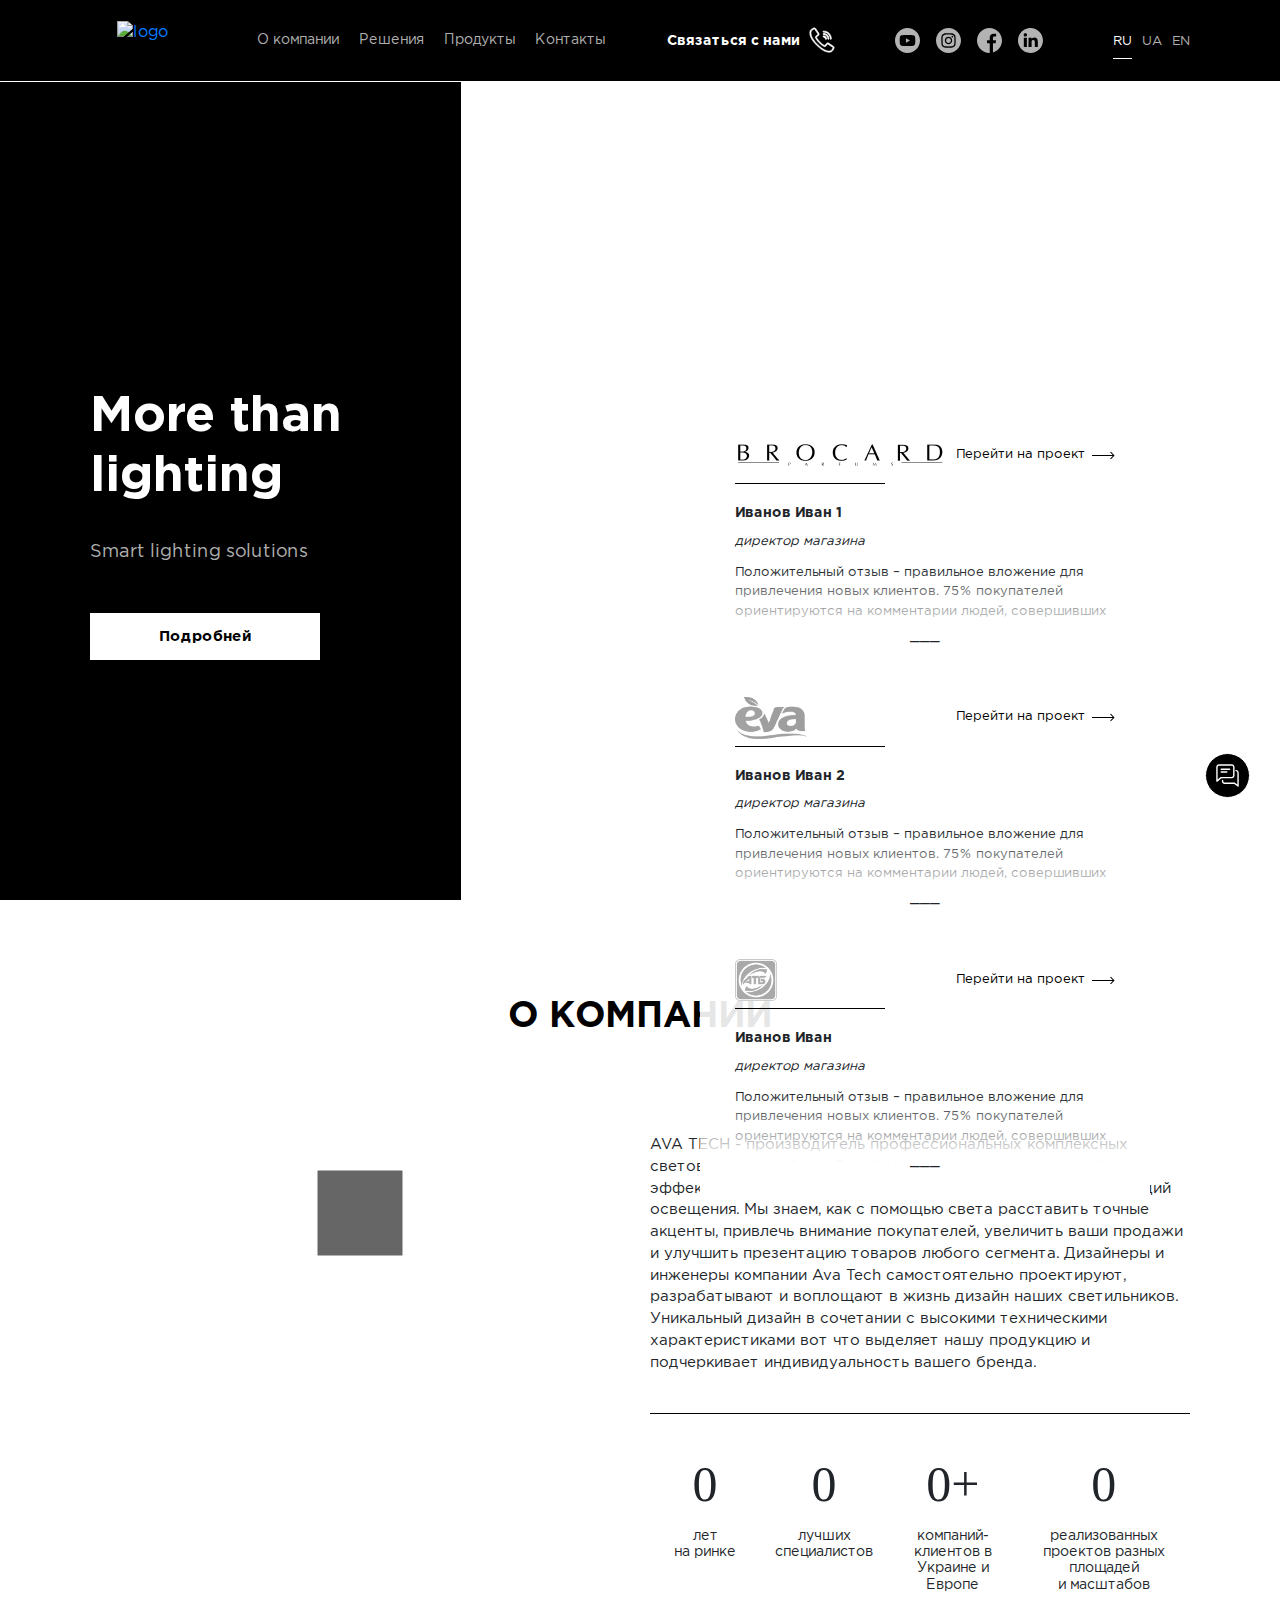
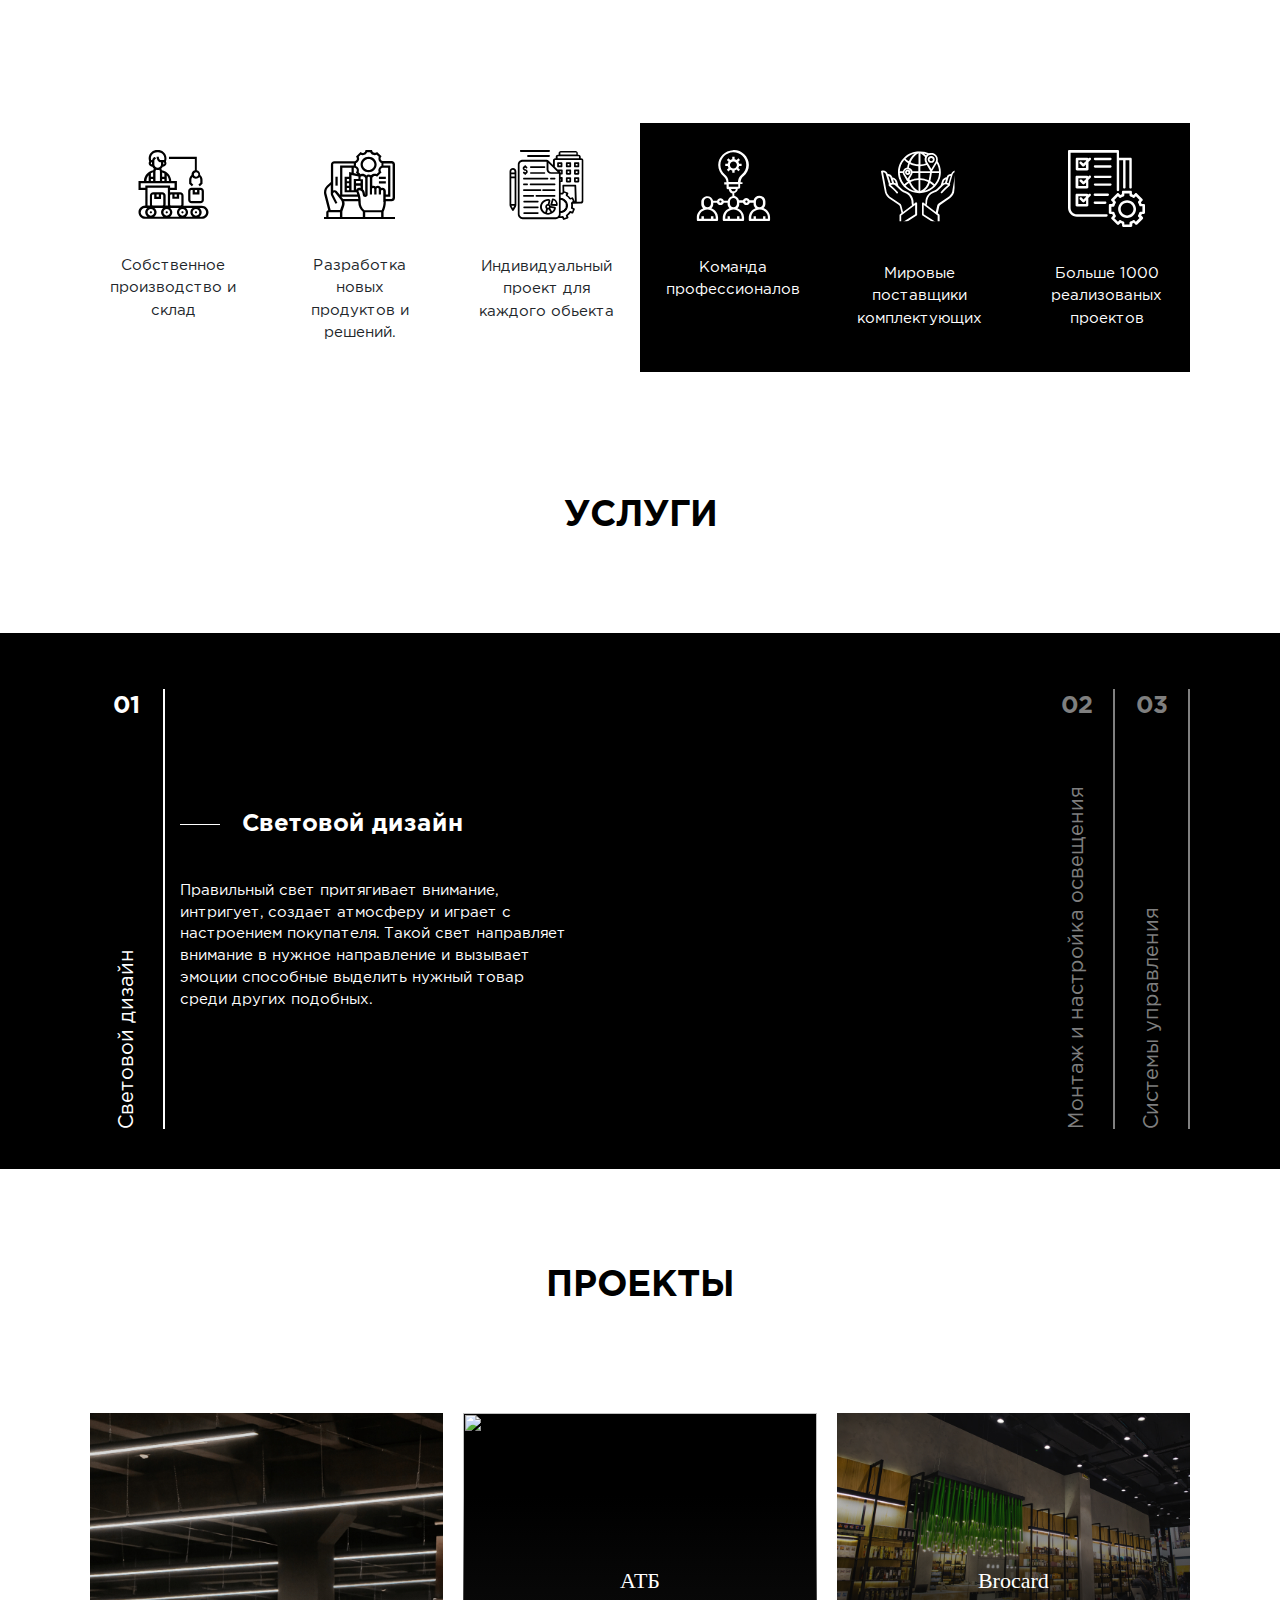
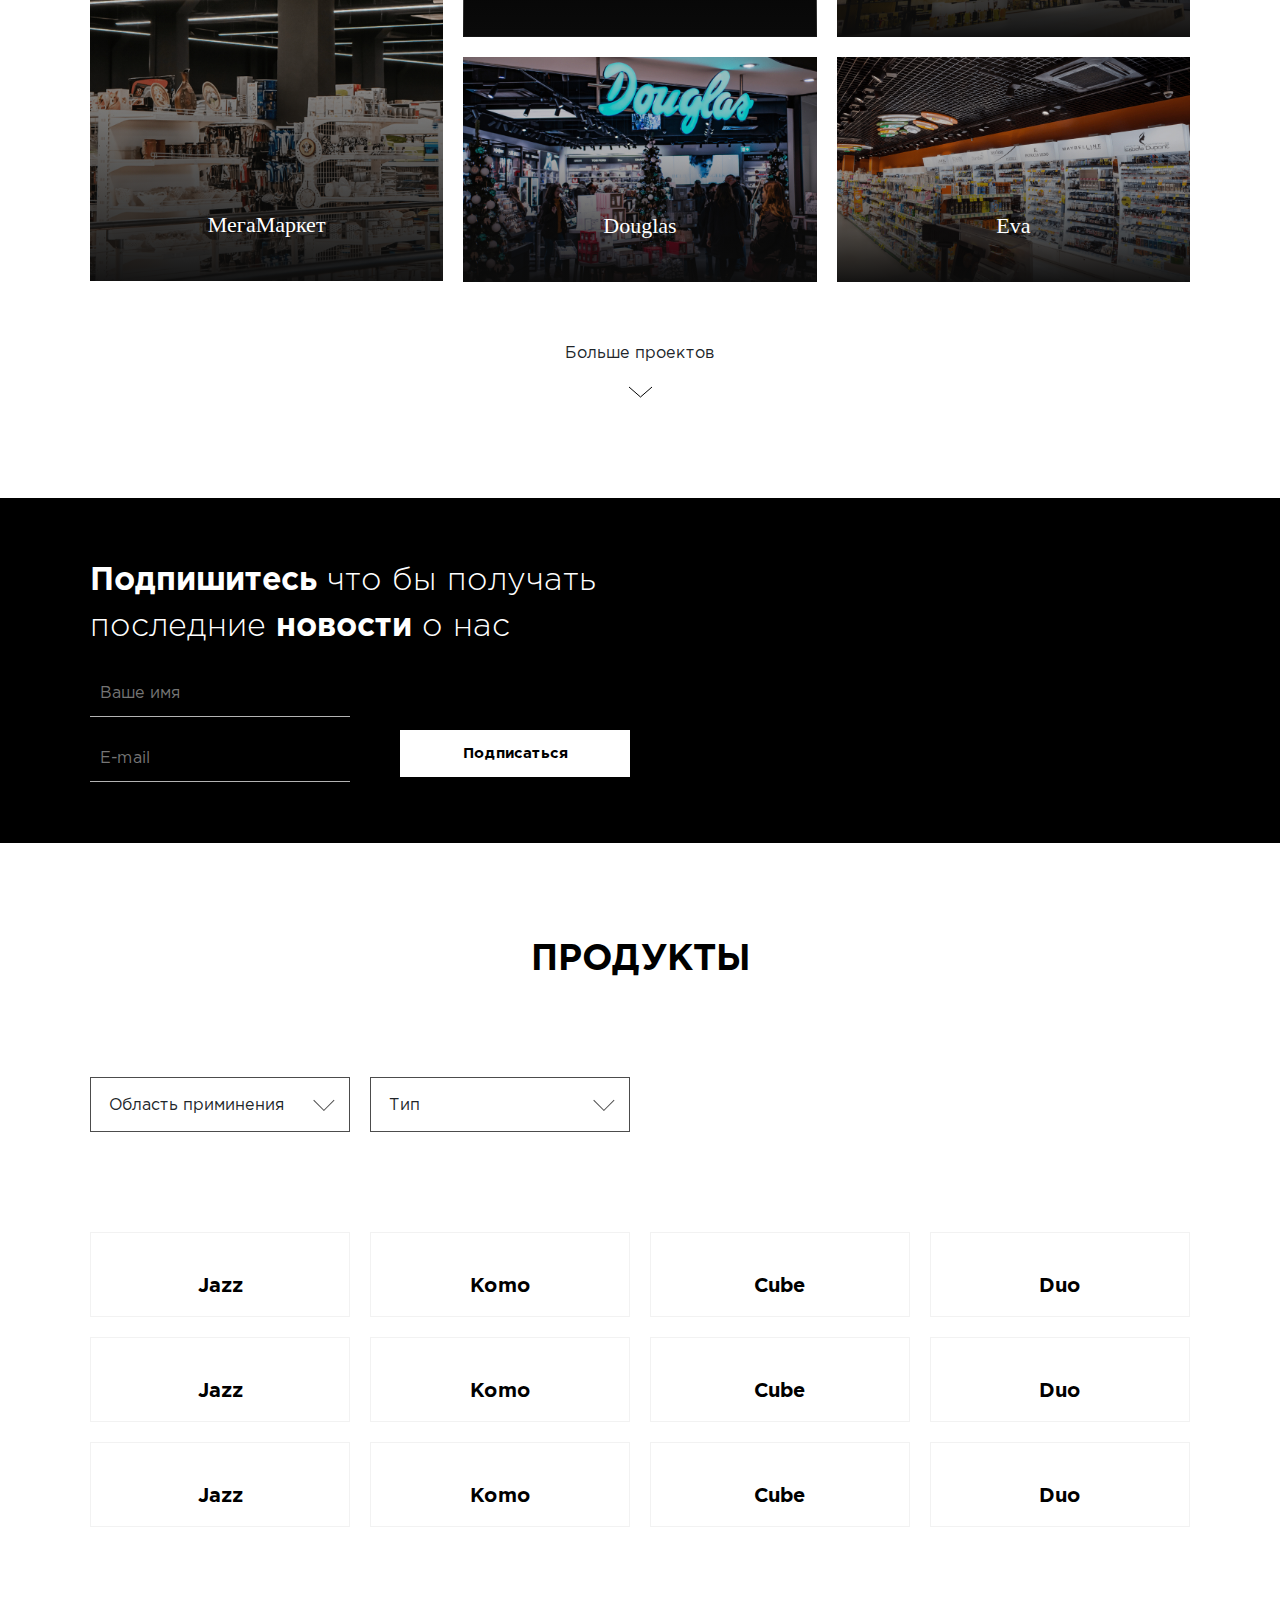
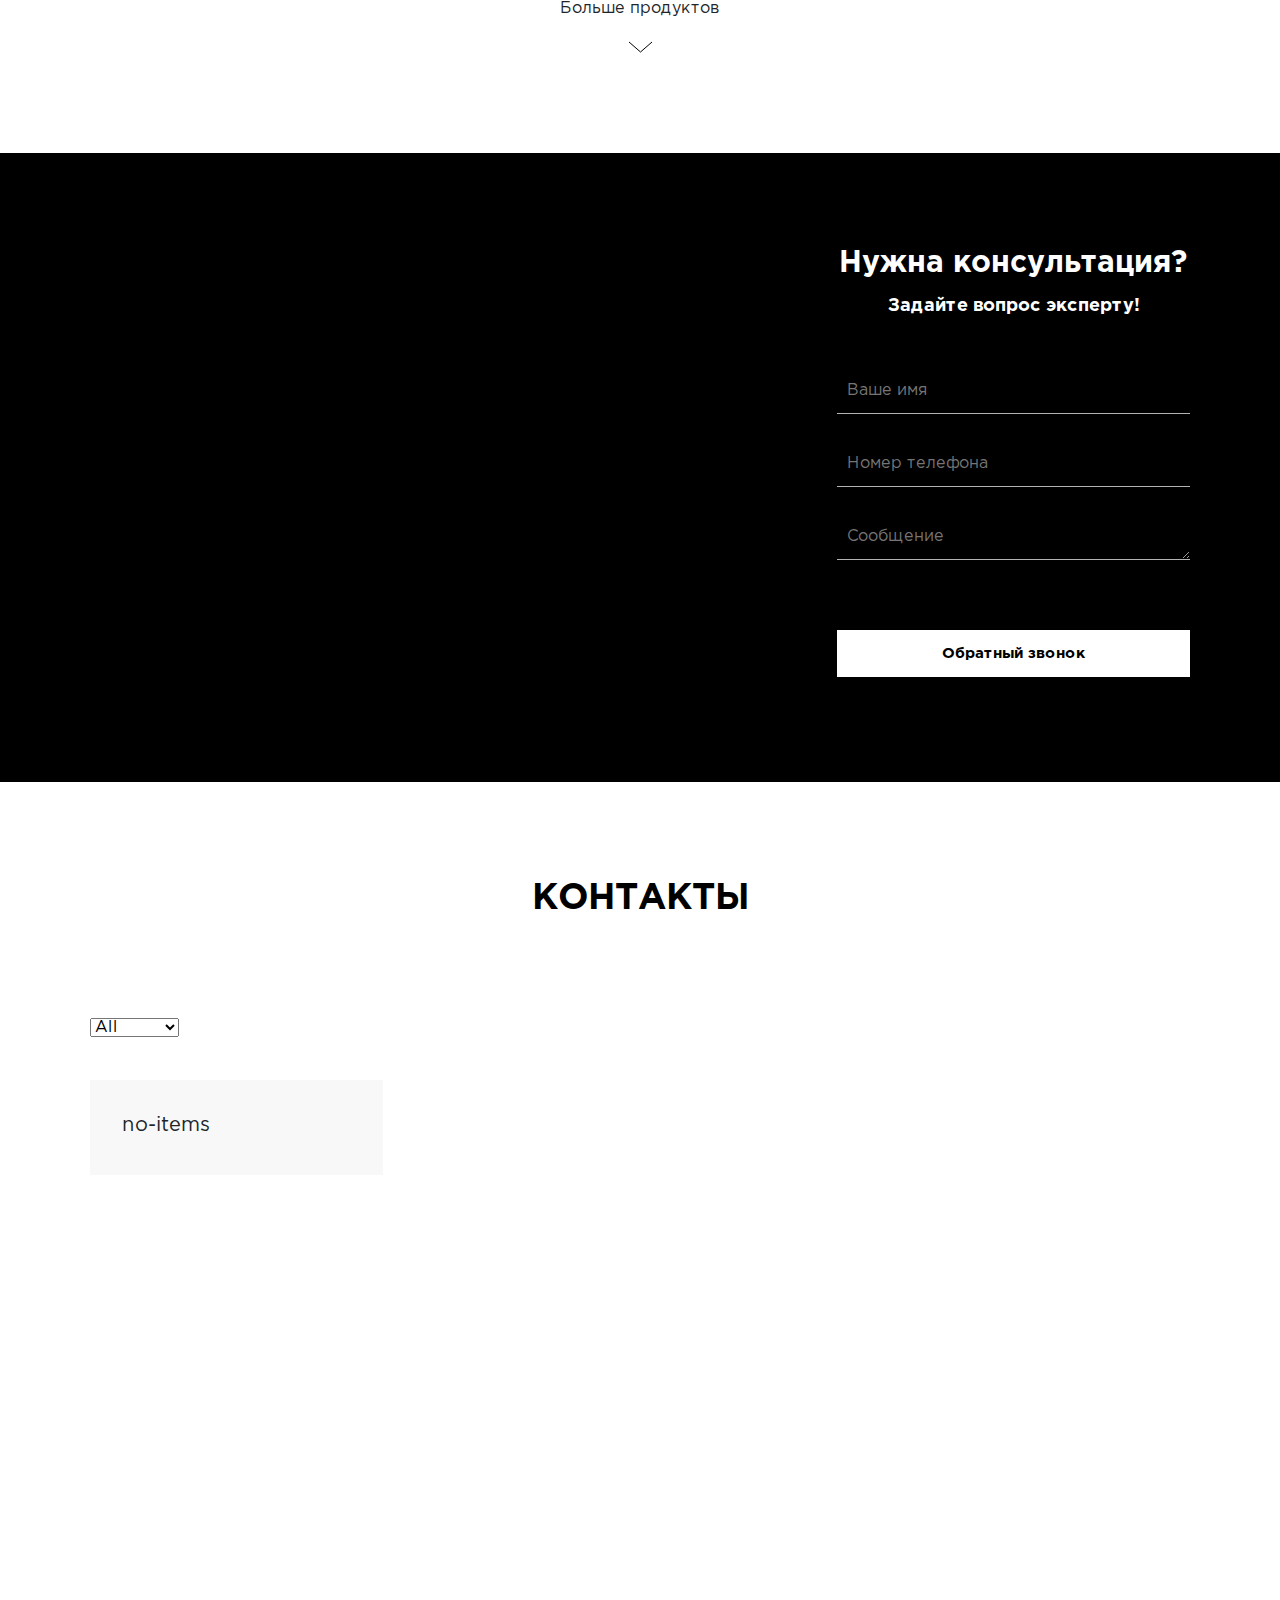
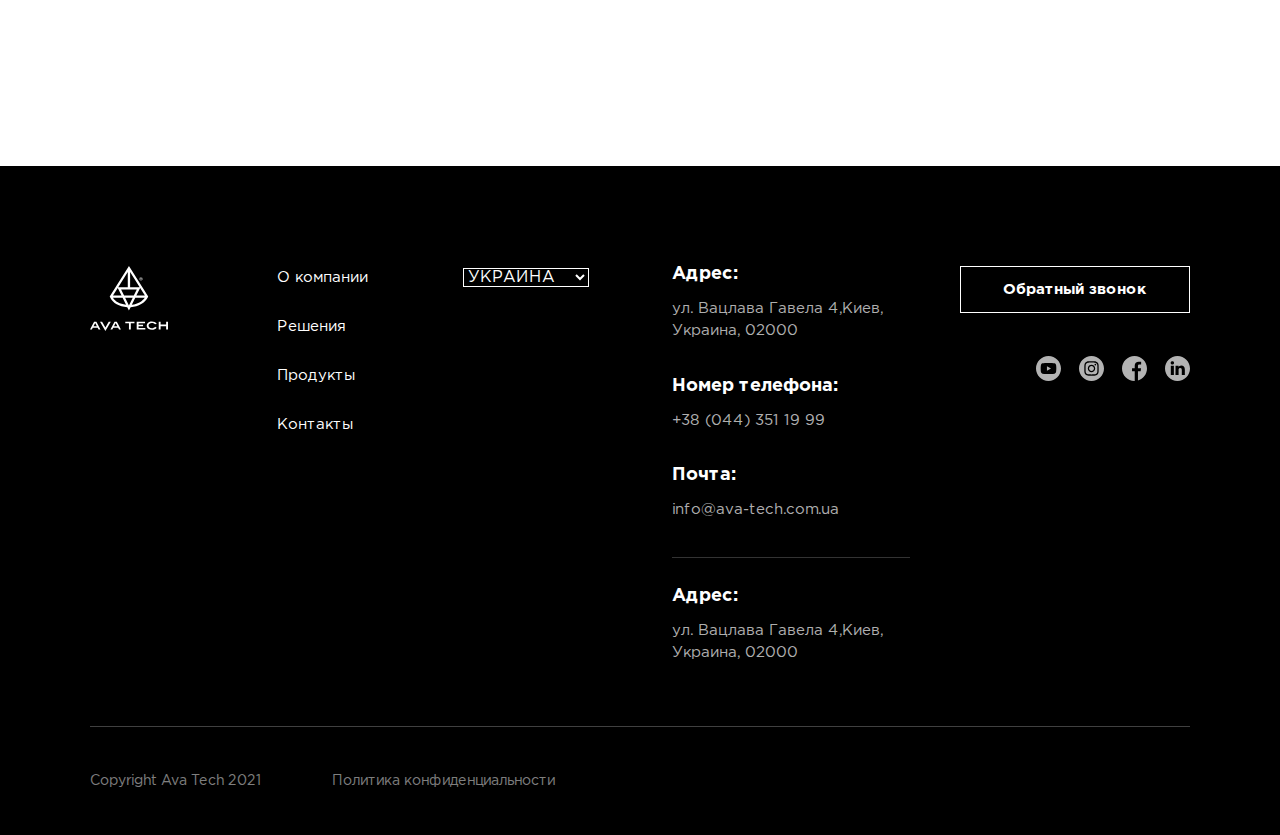
==== commit d1dd0dce: "123" ====
--- a/index.html
+++ b/index.html
@@ -363,18 +363,18 @@
                             <div class="about-item">
                                 <div class="about-item__icon">
                                     <svg width="71" height="69" viewBox="0 0 71 69" fill="none" xmlns="http://www.w3.org/2000/svg">
-                                        <g clip-path="url(#clip0)">
+                                       
                                         <path d="M44.6043 8.90777C47.7097 8.90777 50.3916 11.4528 50.3916 14.4221C50.3916 17.3914 47.8508 19.9365 44.6043 19.9365C41.499 19.9365 38.817 17.3914 38.817 14.4221C38.817 11.4528 41.499 8.90777 44.6043 8.90777ZM44.6043 22.3401C48.9801 22.3401 52.65 18.8053 52.65 14.5635C52.65 10.3217 49.1212 6.78687 44.6043 6.78687C40.2286 6.78687 36.5586 10.3217 36.5586 14.5635C36.5586 18.8053 40.2286 22.3401 44.6043 22.3401Z" fill="black"/>
                                         <path d="M41.2167 62.3545H57.167V66.8791H41.2167V62.3545ZM4.5169 62.3545H15.9503V66.8791H4.5169V62.3545ZM2.25845 42.418C2.25845 40.4385 2.96421 38.7418 4.37575 37.3279L6.77535 34.9242V43.832C6.77535 44.3975 6.9165 44.9631 7.19881 45.5287L11.4334 53.8709L13.4095 52.8812L9.17495 44.5389C9.0338 44.2561 9.0338 44.1148 9.0338 43.832C9.0338 42.9836 9.73956 42.2766 10.7276 42.2766L16.9384 50.0533C17.6441 51.043 18.0676 52.1742 18.0676 53.4467C18.0676 54.0123 17.9264 54.5779 17.7853 55.1434L16.0915 60.0922H6.63419L2.54076 44.1148C2.3996 43.5492 2.25845 42.9836 2.25845 42.418ZM10.3042 13.4324H29.7833V15.5533H16.0915V45.1045L12.7038 41.0041C12.2803 40.4385 11.5746 40.1557 10.8688 40.1557C10.3042 40.1557 9.73956 40.2971 9.17495 40.5799V14.4221C9.17495 13.8566 9.59841 13.4324 10.3042 13.4324ZM32.6064 19.3709C32.8887 20.2193 32.8887 21.0676 32.3241 21.7746L31.9006 22.4816L33.3121 23.8955L29.7833 23.0471V17.8156H30.7714C31.6183 17.957 32.1829 18.5225 32.6064 19.3709ZM32.0418 13.0082C33.171 12.584 34.159 11.5943 34.7237 10.4631C35.2883 9.33197 35.2883 7.91803 34.7237 6.78689L36.6998 4.80738C37.829 5.23156 39.2406 5.23156 40.5109 4.80738C41.7813 4.3832 42.6282 3.39344 43.1928 2.2623H46.1571C46.7217 3.39344 47.5686 4.3832 48.839 4.80738C50.1093 5.23156 51.3797 5.23156 52.6501 4.80738L54.7674 6.78689C54.3439 7.91803 54.3439 9.19057 54.7674 10.4631C55.332 11.5943 56.1789 12.584 57.4493 13.0082V15.8361C56.3201 16.4016 55.332 17.25 54.7674 18.3811C54.2028 19.5123 54.2028 20.9262 54.7674 22.0574L52.6501 24.0369C51.5209 23.6127 50.1093 23.6127 48.839 24.0369C48.1332 24.3197 47.5686 24.7439 47.004 25.3094C46.4394 24.7439 45.5924 24.4611 44.6044 24.4611C43.6163 24.4611 42.9105 24.8852 42.3459 25.4508C41.9225 24.8852 41.2167 24.4611 40.5109 24.1783C39.2406 23.7541 37.9702 23.7541 36.6998 24.1783L34.5825 22.1988C35.006 21.0676 35.006 19.7951 34.5825 18.5225C34.0179 17.3914 33.171 16.4016 31.9006 15.9775L32.0418 13.0082ZM58.5785 17.8156H64.0835V44.5389H61.8251V41.1455C61.8251 39.3074 60.2724 37.7521 58.4374 37.7521C58.0139 37.7521 57.5905 37.8934 57.167 38.0348C56.7435 36.6209 55.4732 35.6311 53.9205 35.6311C53.0736 35.6311 52.2266 35.9139 51.662 36.4795C51.0974 35.9139 50.2505 35.6311 49.4036 35.6311C48.9801 35.6311 48.5567 35.7725 48.2744 35.7725V27.9959C48.4155 27.1475 48.9801 26.582 49.827 26.1578C50.674 25.875 51.5209 25.875 52.3678 26.2992L53.0736 26.7234L57.5905 22.3402L57.0258 21.6332C56.6024 20.9262 56.4612 20.0779 56.7435 19.2295C57.0258 18.5225 57.7316 17.957 58.5785 17.8156ZM68.6004 14.4221V47.791C68.6004 48.3566 68.0358 48.9221 67.4712 48.9221H61.6839V46.6598H66.3419V15.5533H59.4254V13.4324H67.4712C68.1769 13.4324 68.6004 13.8566 68.6004 14.4221ZM20.1849 55.9918C20.4672 55.1434 20.6084 54.4365 20.6084 53.5881C20.6084 52.8812 20.4672 52.0328 20.1849 51.3258H34.3002V52.3156C34.3002 55.9918 35.994 59.3853 38.8171 61.7889V66.8791H18.3499V61.5061L20.1849 55.9918ZM33.8767 46.8012C34.0179 47.5082 34.159 48.2152 34.3002 49.0635H19.0557C19.0557 48.9221 18.9145 48.9221 18.9145 48.7807L17.3618 46.8012H33.8767ZM25.1252 21.916V26.7234H20.6084V42.2766H32.4652L32.8887 43.125C33.0298 43.5492 33.171 43.9734 33.3121 44.3975H18.3499V17.8156H27.5249V22.4816L25.1252 21.916ZM22.8668 37.8934H25.1252V40.1557H22.8668V37.8934ZM22.8668 33.3689H25.1252V35.6311H22.8668V33.3689ZM25.1252 31.248H22.8668V28.9857H25.1252V31.248ZM34.3002 28.9857H29.7833V40.1557H27.5249V24.8852L34.4414 26.582V28.9857H34.3002ZM36.5586 28.9857V26.8648L37.1233 26.582C37.829 26.1578 38.8171 26.0164 39.664 26.4406C40.5109 26.7234 41.0756 27.4303 41.2167 28.2787V44.6803C41.2167 44.8217 41.0756 44.8217 41.0756 44.6803L40.7932 42.7008C40.5109 41.4283 39.9463 40.2971 38.9583 39.5902V29.1271H36.5586V28.9857ZM32.1829 40.1557L32.0418 35.6311H36.5586V38.0348C35.994 37.8934 35.5706 37.7521 35.006 37.7521C33.5944 37.8934 32.4652 38.8832 32.1829 40.1557ZM36.5586 33.3689H32.0418V31.1066H36.5586V33.3689ZM59.5666 51.8914C59.5666 54.7193 58.8608 57.5471 57.7316 60.2336H40.5109C38.1113 58.3955 36.6998 55.4262 36.6998 52.457V51.1844C36.6998 48.2152 36.1352 45.2459 35.006 42.5594L34.5825 41.4283C34.5825 41.2869 34.4414 41.1455 34.4414 41.0041C34.4414 40.5799 34.7237 40.2971 35.1471 40.2971C36.841 40.2971 38.2525 41.4283 38.5348 43.125L38.8171 45.1045C38.9583 46.2357 39.9463 47.084 41.2167 47.084C42.4871 47.084 43.6163 46.0943 43.6163 44.8217V27.8545C43.6163 27.2889 44.1809 26.7234 44.7455 26.7234C45.3101 26.7234 45.8748 27.2889 45.8748 27.8545V44.5389H47.9921V39.0246C47.9921 38.459 48.5567 37.8934 49.1213 37.8934C49.6859 37.8934 50.2505 38.459 50.2505 39.0246V44.5389H52.5089V39.0246C52.5089 38.459 53.0736 37.8934 53.6382 37.8934C54.2028 37.8934 54.7674 38.459 54.7674 39.0246V44.5389H57.0258V41.1455C57.0258 40.5799 57.5905 40.0143 58.1551 40.0143C58.7197 40.0143 59.2843 40.5799 59.2843 41.1455V51.8914H59.5666ZM61.8251 51.8914V51.3258H67.6123C69.4473 51.3258 71 49.7705 71 47.9324V14.4221C71 12.584 69.4473 11.0287 67.6123 11.0287H58.5785C57.7316 10.8873 57.0258 10.3217 56.7435 9.47336C56.4612 8.625 56.4612 7.77664 57.0258 7.06967L57.5905 6.36271L53.0736 1.97951L52.3678 2.40369C51.662 2.82787 50.674 2.96926 49.827 2.54508C48.9801 2.2623 48.4155 1.55533 48.2744 0.706967L47.8509 0H41.499L41.3579 0.848361C41.2167 1.69672 40.6521 2.40369 39.8052 2.68648C38.9583 2.96926 38.1113 2.96926 37.2644 2.54508L36.5586 2.1209L32.0418 6.5041L32.4652 7.21107C32.8887 7.91803 33.0298 8.76639 32.7475 9.61475C32.4652 10.3217 31.7594 10.8873 30.9125 11.1701H10.3042C8.46919 11.1701 6.9165 12.7254 6.9165 14.5635V31.9549L2.82306 35.7725C0.988072 37.6107 0 39.873 0 42.418C0 43.125 0.141153 43.9734 0.282306 44.6803L4.23459 60.2336C3.10537 60.375 2.25845 61.3648 2.25845 62.4959V67.0205H0V69.2828H71V67.0205H59.5666V61.6475C60.9781 58.5369 61.8251 55.1434 61.8251 51.8914Z" fill="black"/>
                                         <path d="M13.692 26.7234H11.4336V35.6312H13.692V26.7234Z" fill="black"/>
                                         <path d="M61.8252 31.248H54.9087V33.5103H61.8252V31.248Z" fill="black"/>
                                         <path d="M61.8252 26.7234H54.9087V28.9857H61.8252V26.7234Z" fill="black"/>
-                                        </g>
+                                      
                                         
                                     </svg>
                                     <span  data-aos="fr" data-aos-delay="300" data-aos-duration="800"></span>
                                 </div>
-                                <div class="about-item__text">Разработка новых продуктов и решений</div>
+                                <div class="about-item__text">Разработка новых продуктов и решений.</div>
                             </div>
                         </div>
                         <div class="col-lg-2 col-md-4 col-6">
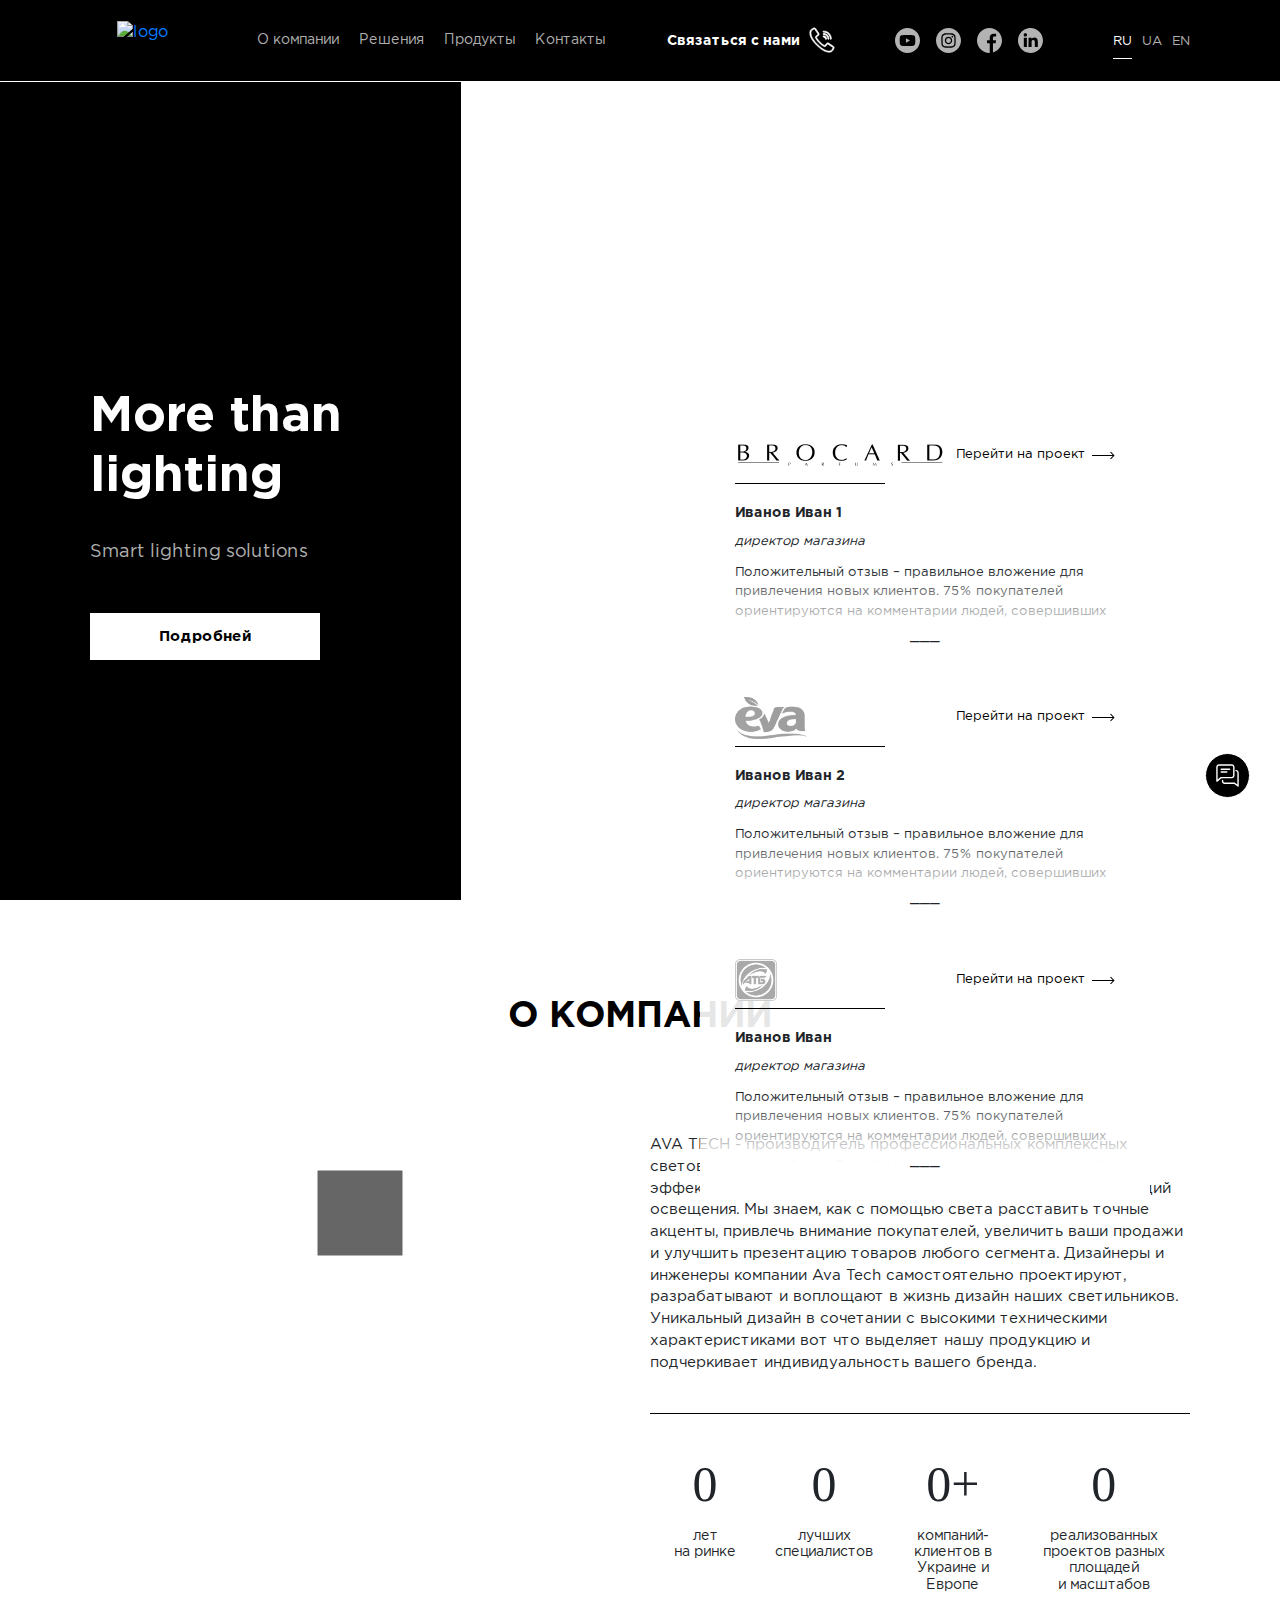
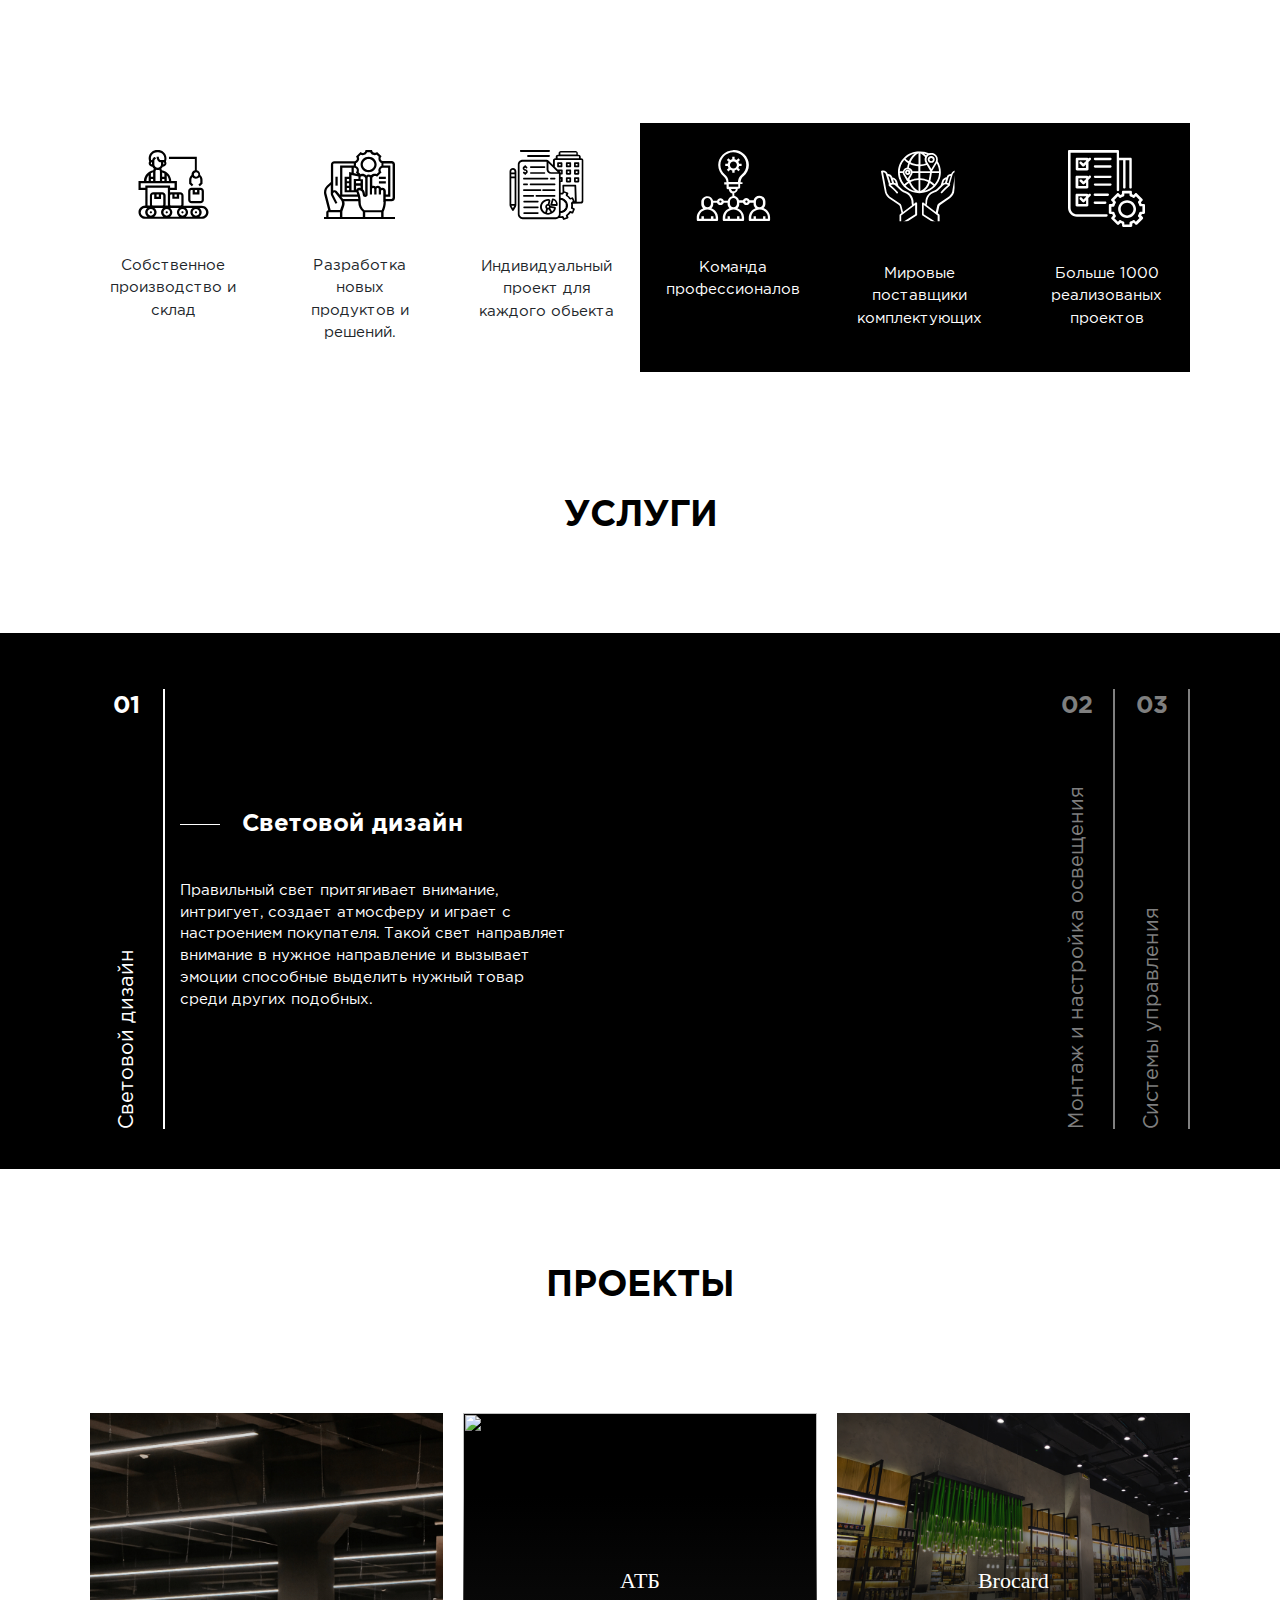
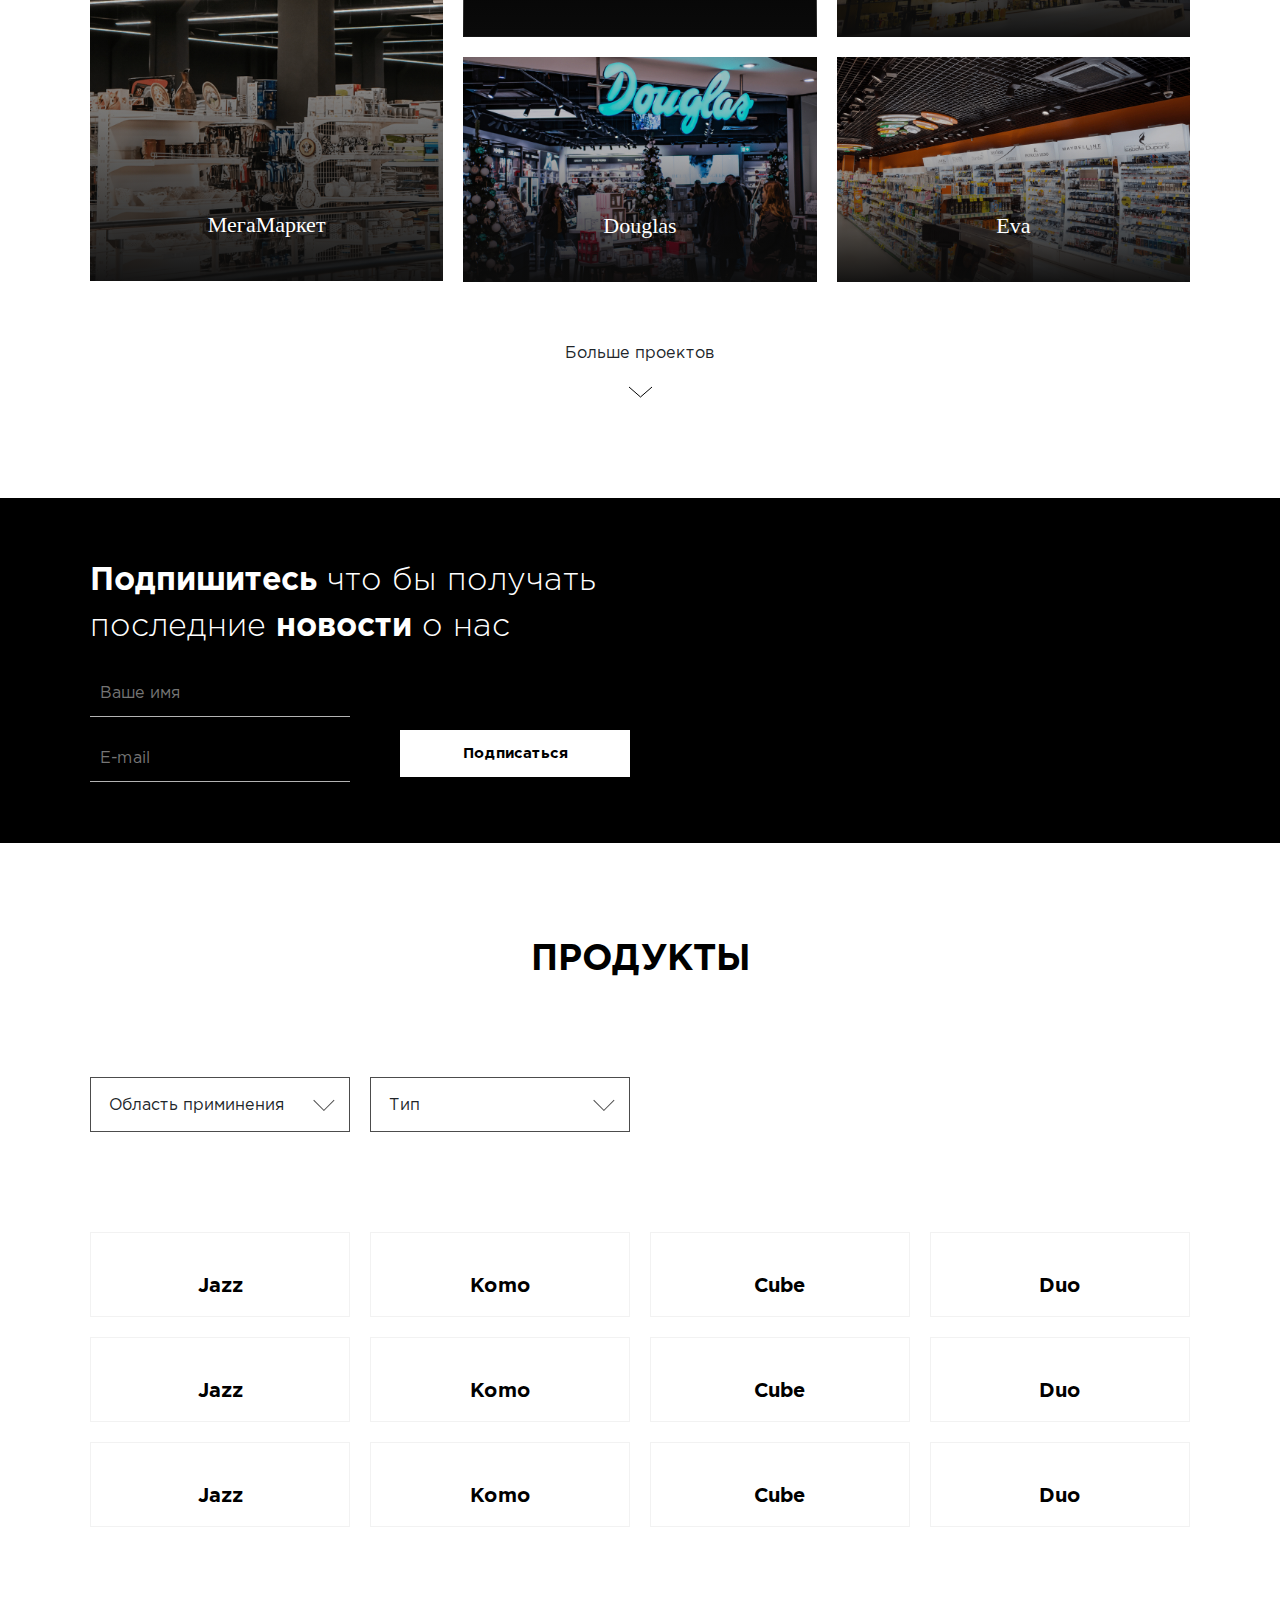
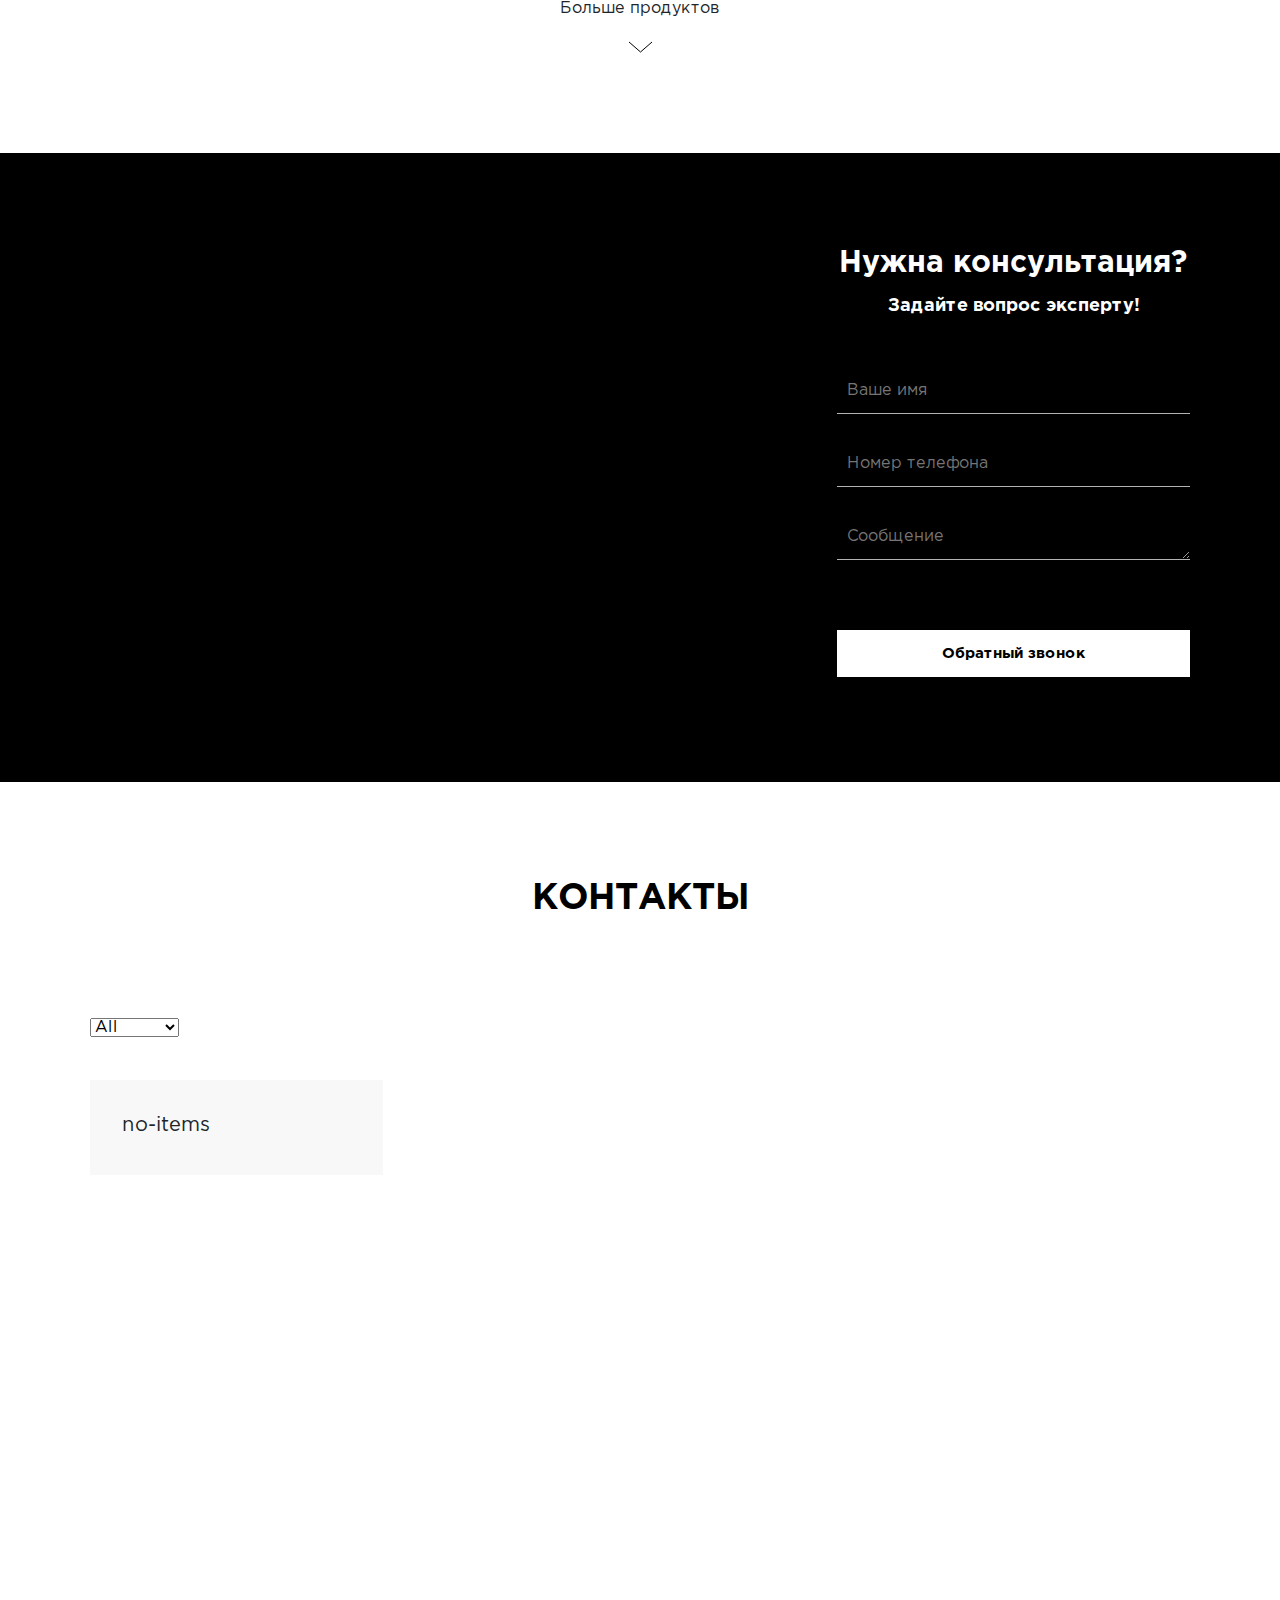
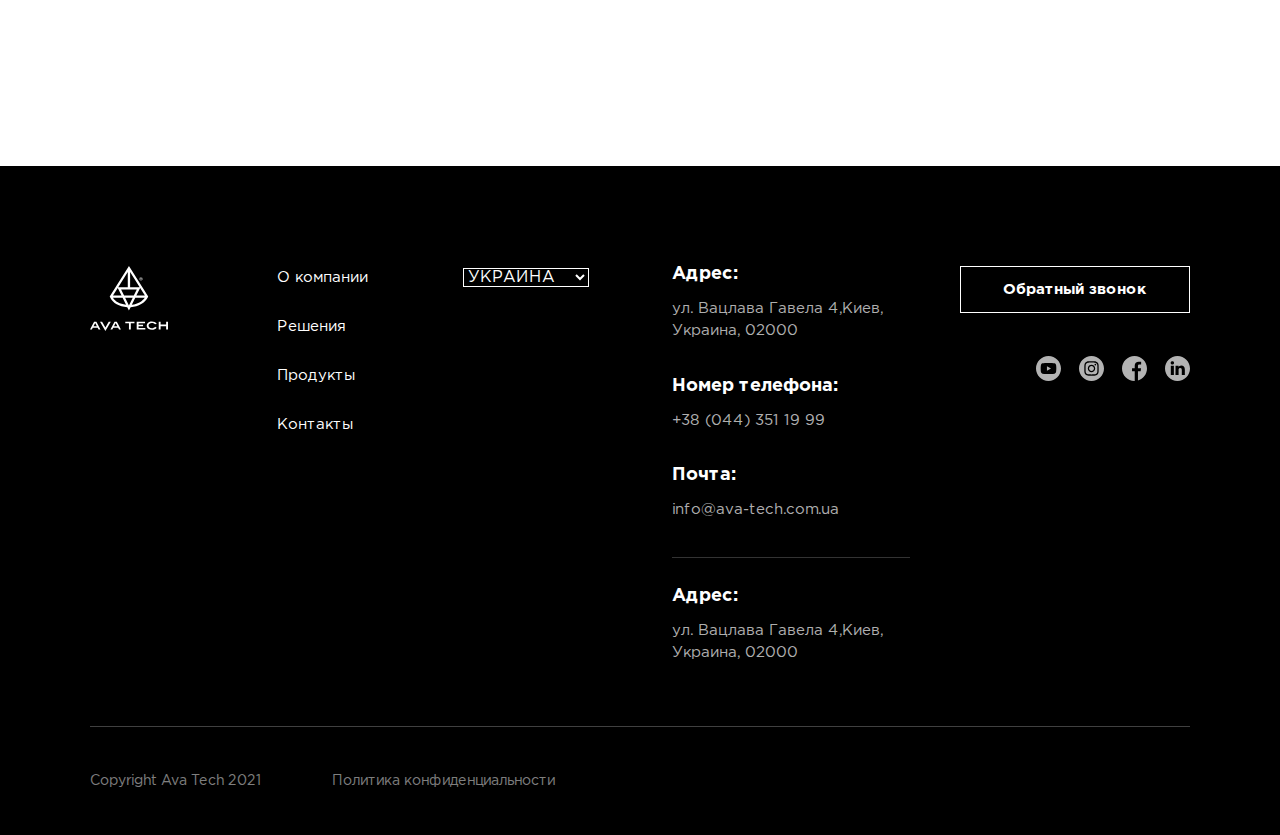
==== commit 8a76add6: "ii" ====
--- a/index.html
+++ b/index.html
@@ -424,10 +424,10 @@
                             <div class="about-item">
                                 <div class="about-item__icon">
                                     <svg width="77" height="71" viewBox="0 0 64 61" fill="none" xmlns="http://www.w3.org/2000/svg">
-                                        <g clip-path="url(#clip0)">
+                                        
                                         <path d="M61.4284 58.9917H59.4204V56.9834H57.4126V58.9917H51.2634V56.9834H49.2555V58.9917H47.2476V57.9876C47.2476 54.2221 50.385 51.0843 54.4007 51.0843C58.2911 51.0843 61.5538 54.2221 61.5538 57.9876V58.9917H61.4284ZM51.2634 46.1892V44.181C51.2634 42.5493 52.6438 41.1687 54.2753 41.1687C55.9067 41.1687 57.287 42.5493 57.287 44.181V46.1892C57.287 47.8209 55.9067 49.2016 54.2753 49.2016C52.6438 49.2016 51.2634 47.8209 51.2634 46.1892ZM43.1063 45.3106C42.6043 45.3106 42.1024 44.8085 42.1024 44.3065C42.1024 43.8045 42.6043 43.3024 43.1063 43.3024C43.6083 43.3024 44.1102 43.8045 44.1102 44.3065C44.2358 44.8085 43.7338 45.3106 43.1063 45.3106ZM28.9255 46.1892V44.181C28.9255 42.5493 30.306 41.1687 31.9373 41.1687C33.5688 41.1687 34.9492 42.5493 34.9492 44.181V46.1892C34.9492 47.8209 33.5688 49.2016 31.9373 49.2016C30.306 49.2016 28.9255 47.8209 28.9255 46.1892ZM39.0905 58.1131V58.9917H37.0826V56.9834H35.0748V58.9917H28.9255V56.9834H26.9176V58.9917H24.9097V57.9876C24.9097 54.2221 28.0471 51.0843 32.0629 51.0843C36.0787 51.0843 39.0905 54.2221 39.0905 58.1131ZM29.9295 33.5123H33.9453C33.9453 34.6419 33.0668 35.5205 31.9373 35.5205C30.808 35.5205 29.9295 34.5164 29.9295 33.5123ZM36.0787 31.5041H27.9216V29.4958H36.0787V31.5041ZM24.5332 20.9608C22.0234 18.8271 20.6429 15.8147 20.7685 12.6769C20.8939 7.02874 25.6627 2.25919 31.4354 2.00817C34.5727 1.88265 37.4591 3.01228 39.5924 5.02051C41.8514 7.02874 42.9809 9.91558 42.9809 12.8024C42.9809 15.9403 41.6004 18.9526 39.0905 20.9608C37.0826 22.718 35.8277 25.1028 35.8277 27.4876H27.6706C27.7961 25.1028 26.6666 22.718 24.5332 20.9608ZM20.7685 45.3106C20.2665 45.3106 19.7645 44.8085 19.7645 44.3065C19.7645 43.8045 20.2665 43.3024 20.7685 43.3024C21.2704 43.3024 21.7724 43.8045 21.7724 44.3065C21.7724 44.8085 21.3959 45.3106 20.7685 45.3106ZM6.58767 46.1892V44.181C6.58767 42.5493 7.96809 41.1687 9.59951 41.1687C11.2309 41.1687 12.6114 42.5493 12.6114 44.181V46.1892C12.6114 47.8209 11.2309 49.2016 9.59951 49.2016C7.96809 49.2016 6.58767 47.8209 6.58767 46.1892ZM16.7526 58.1131V58.9917H14.7448V56.9834H12.6114V58.9917H6.58767V56.9834H4.45428V58.9917H2.44638V57.9876C2.44638 54.2221 5.58372 51.0843 9.59951 51.0843C13.4898 51.2098 16.7526 54.2221 16.7526 58.1131ZM57.789 49.8292C58.793 48.9505 59.4204 47.6954 59.4204 46.1892V44.181C59.4204 41.4197 57.1616 39.2859 54.2753 39.2859C51.7653 39.2859 49.7575 40.9176 49.2555 43.1769H45.8672C45.4907 42.0472 44.3612 41.1687 42.9809 41.1687C41.6004 41.1687 40.5965 42.0472 40.0945 43.1769H36.7061C36.3297 41.2941 34.6982 39.788 32.6904 39.2859V37.0267C34.4473 36.5246 35.7022 35.0185 35.7022 33.2612H36.7061C37.2081 33.2612 37.7101 32.7592 37.7101 32.2571V29.2448H39.718V27.6131H38.0865C38.0865 25.7303 38.965 23.8476 40.5965 22.5925C43.4828 20.2078 45.2397 16.6934 45.2397 12.9279C45.2397 9.41355 43.7338 6.15014 41.2239 3.63985C38.5885 1.25508 35.2002 -0.12558 31.5609 0.125448C24.6587 0.376477 19.0115 6.02462 18.886 12.6769C18.7605 16.4423 20.5175 20.0823 23.4038 22.467C25.0353 23.8476 25.9137 25.7303 26.0392 27.6131H24.0312V29.6214H26.0392V32.6336C26.0392 33.1357 26.5412 33.6378 27.0431 33.6378H28.0471C28.0471 35.5205 29.302 37.0267 31.0589 37.4032V39.6625C29.051 40.039 27.5451 41.5452 27.0431 43.5534H23.6548C23.2783 42.4238 22.1489 41.5452 20.7685 41.5452C19.388 41.5452 18.3841 42.4238 17.8821 43.5534H14.4938C13.9917 41.2941 11.9839 39.6625 9.47405 39.6625C6.71316 39.6625 4.32878 41.9218 4.32878 44.5576V46.5658C4.32878 47.9465 4.95625 49.3271 5.9602 50.2057C2.82285 51.2098 0.438477 54.3476 0.438477 58.1131V60.1214C0.438477 60.6234 0.940447 61.1254 1.44243 61.1254H17.7566C18.2585 61.1254 18.7605 60.6234 18.7605 60.1214V58.1131C18.7605 54.3476 16.3761 51.2098 12.9878 49.9547C13.9917 49.0761 14.6192 47.8209 14.6192 46.3147V45.3106H17.8821C18.2585 46.4403 19.388 47.3189 20.7685 47.3189C22.1489 47.3189 23.1528 46.4403 23.6548 45.3106H26.9176V46.3147C26.9176 47.6954 27.5451 49.0761 28.549 49.9547C25.1607 51.3354 22.7763 54.4732 22.7763 58.1131V60.1214C22.7763 60.6234 23.2783 61.1254 23.7803 61.1254H40.0945C40.5965 61.1254 41.0984 60.6234 41.0984 60.1214V58.1131C41.0984 54.3476 38.7141 51.2098 35.3257 49.9547C36.3297 49.0761 36.9571 47.8209 36.9571 46.3147V45.3106H40.2199C40.5965 46.4403 41.7258 47.3189 43.1063 47.3189C44.4867 47.3189 45.4907 46.4403 45.9926 45.3106H49.2555V46.3147C49.2555 47.6954 49.8829 49.0761 50.8869 49.9547C47.4986 51.3354 45.1142 54.4732 45.1142 58.1131V60.1214C45.1142 60.6234 45.6162 61.1254 46.1182 61.1254H62.4323C62.9343 61.1254 63.4363 60.6234 63.4363 60.1214V58.1131C63.5618 54.3476 61.1774 51.2098 57.789 49.8292Z" fill="white"/>
                                         <path d="M31.9368 9.79016C33.5682 9.79016 34.9487 11.1708 34.9487 12.8024C34.9487 14.4342 33.5682 15.8148 31.9368 15.8148C30.3054 15.8148 28.925 14.4342 28.925 12.8024C28.925 11.1708 30.3054 9.79016 31.9368 9.79016ZM30.9329 17.572V19.5802H32.9407V17.572C33.5682 17.4465 34.1958 17.1955 34.6977 16.8189L36.2036 18.3251L37.5841 16.9444L36.0781 15.4382C36.4546 14.9362 36.7056 14.3086 36.8311 13.6811H38.9645V11.7984H36.8311C36.7056 11.1708 36.4546 10.5432 36.0781 10.0411L37.5841 8.53497L36.2036 7.15431L34.6977 8.66049C34.1958 8.28395 33.5682 8.03292 32.9407 7.9074V5.89917H30.9329V7.9074C30.3054 8.03292 29.678 8.28395 29.176 8.66049L27.67 7.15431L26.2897 8.53497L27.7956 10.0411C27.419 10.5432 27.1681 11.1708 27.0426 11.7984H24.9092V13.8066H27.0426C27.1681 14.4342 27.419 15.0617 27.7956 15.5638L26.2897 17.07L27.67 18.4506L29.176 16.9444C29.678 17.1955 30.3054 17.4465 30.9329 17.572Z" fill="white"/>
-                                        </g>
+                                       
                                         <defs>
                                         <clipPath id="clip0">
                                         <rect width="64" height="61" fill="white"/>
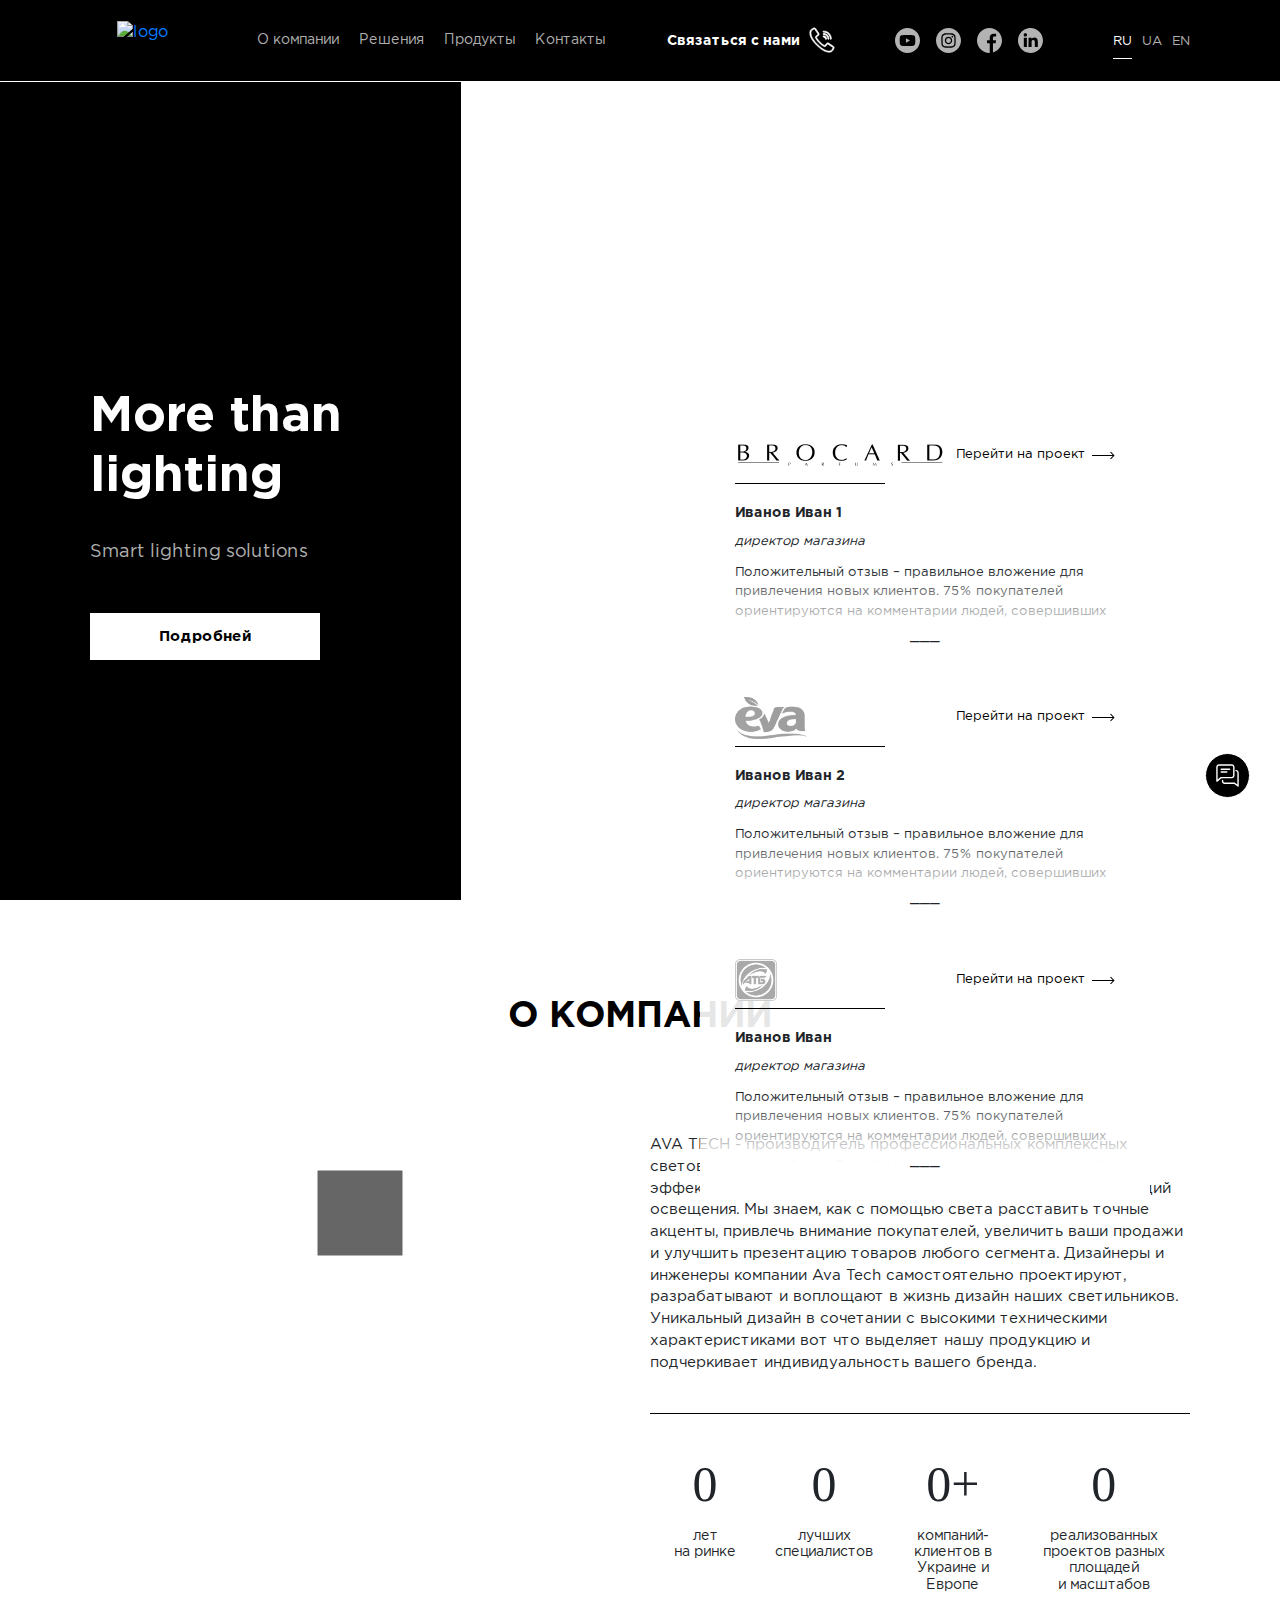
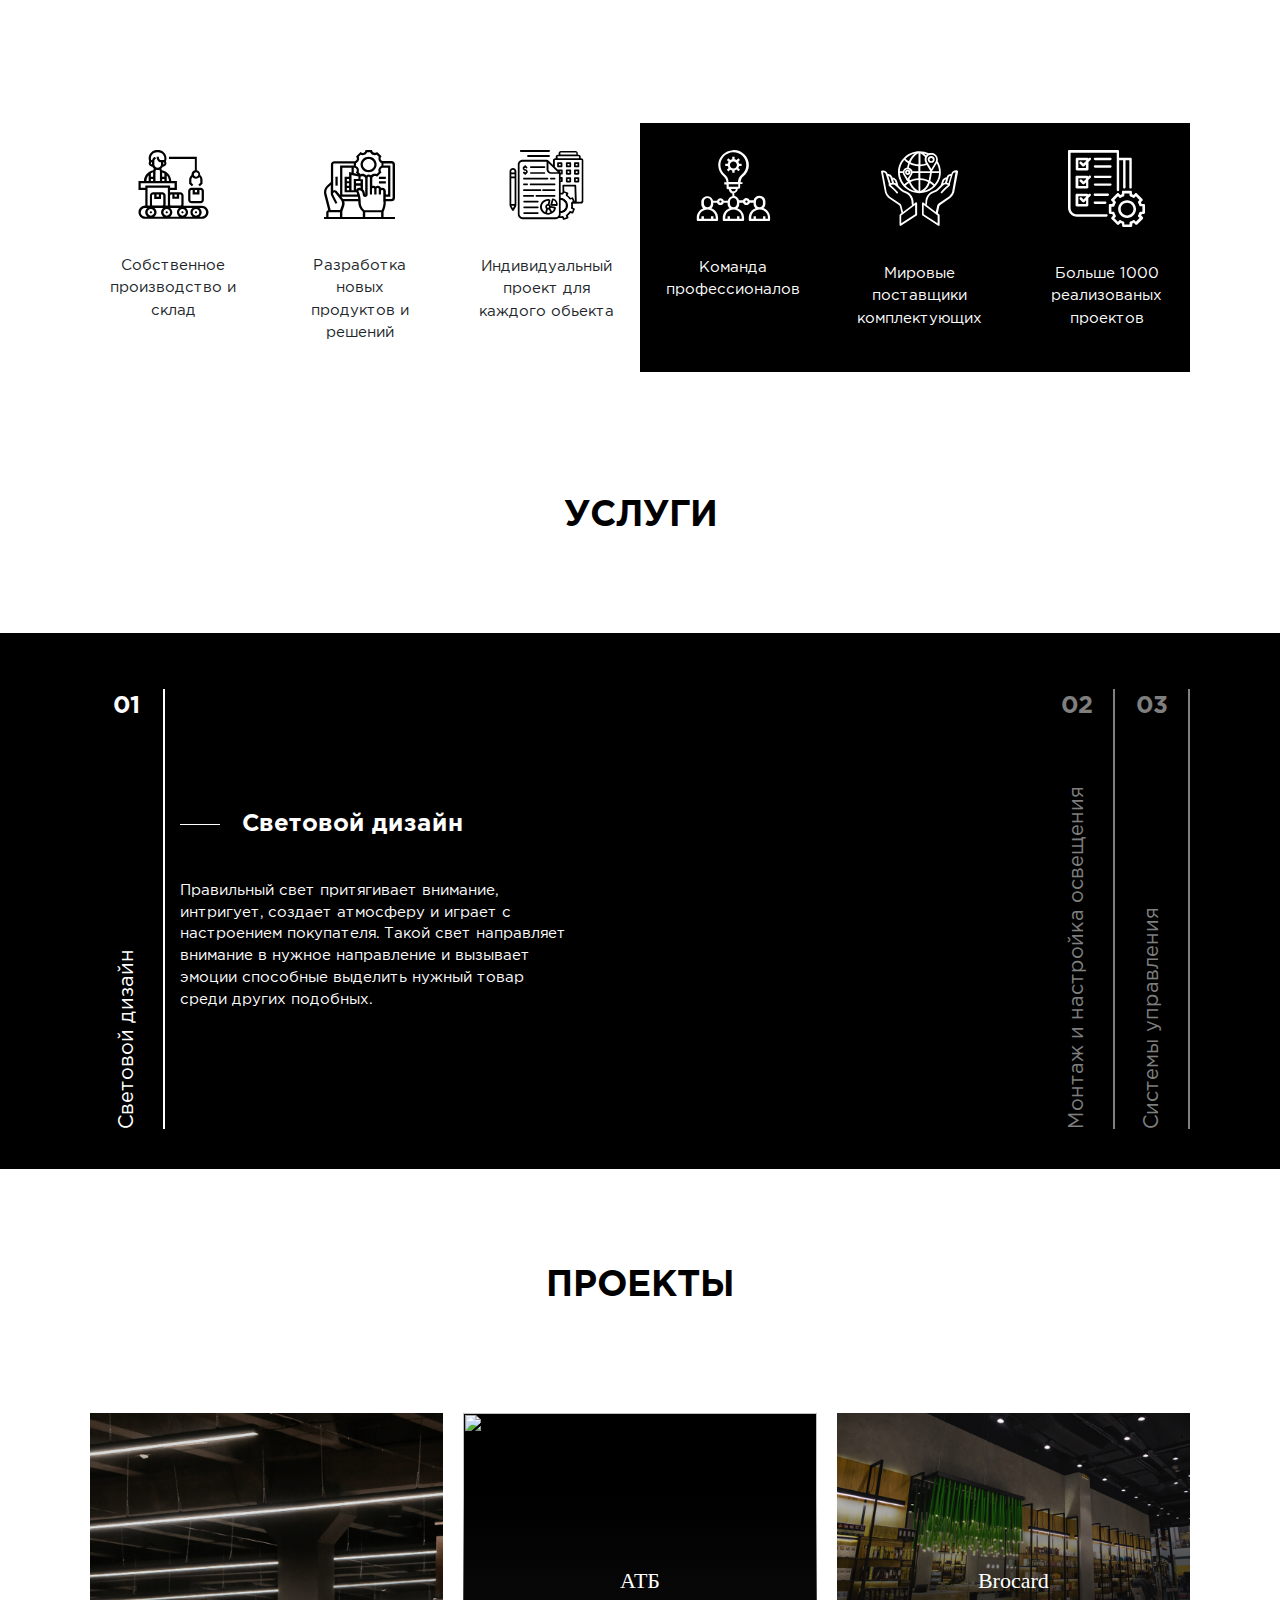
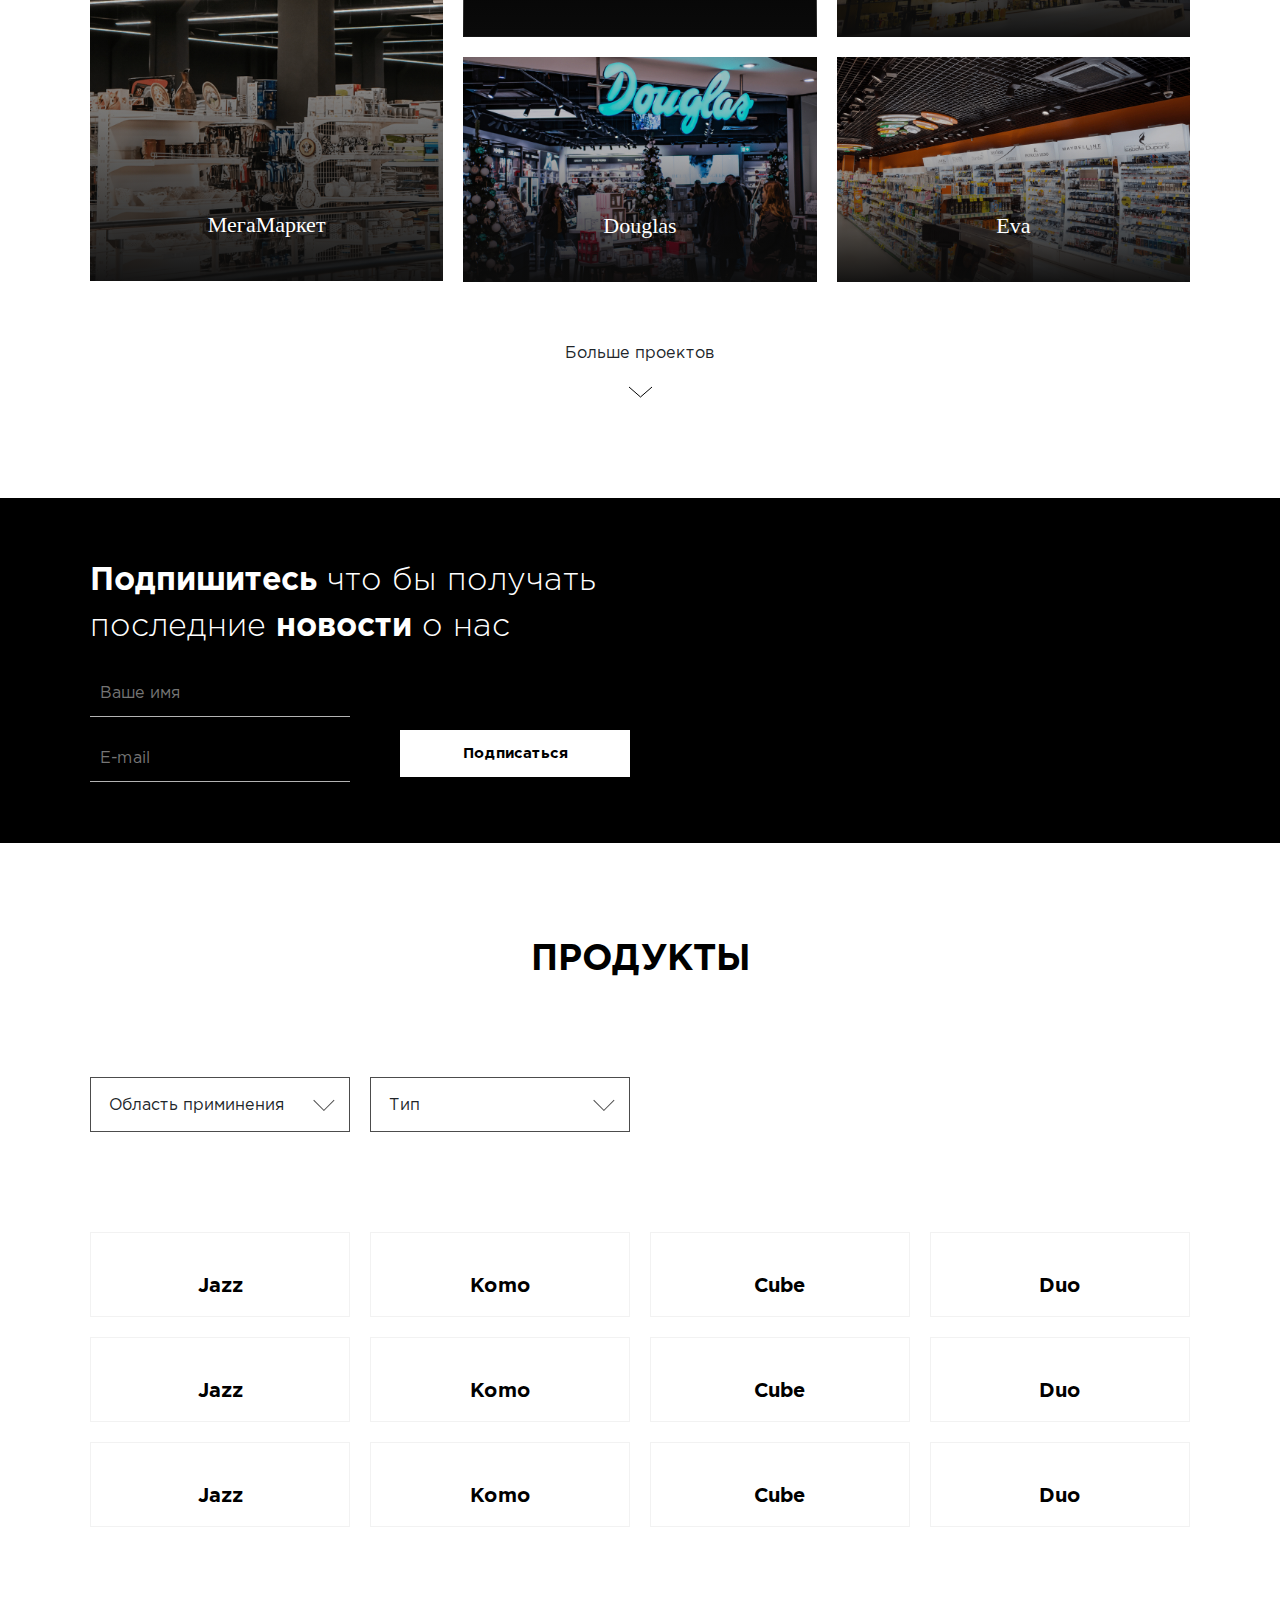
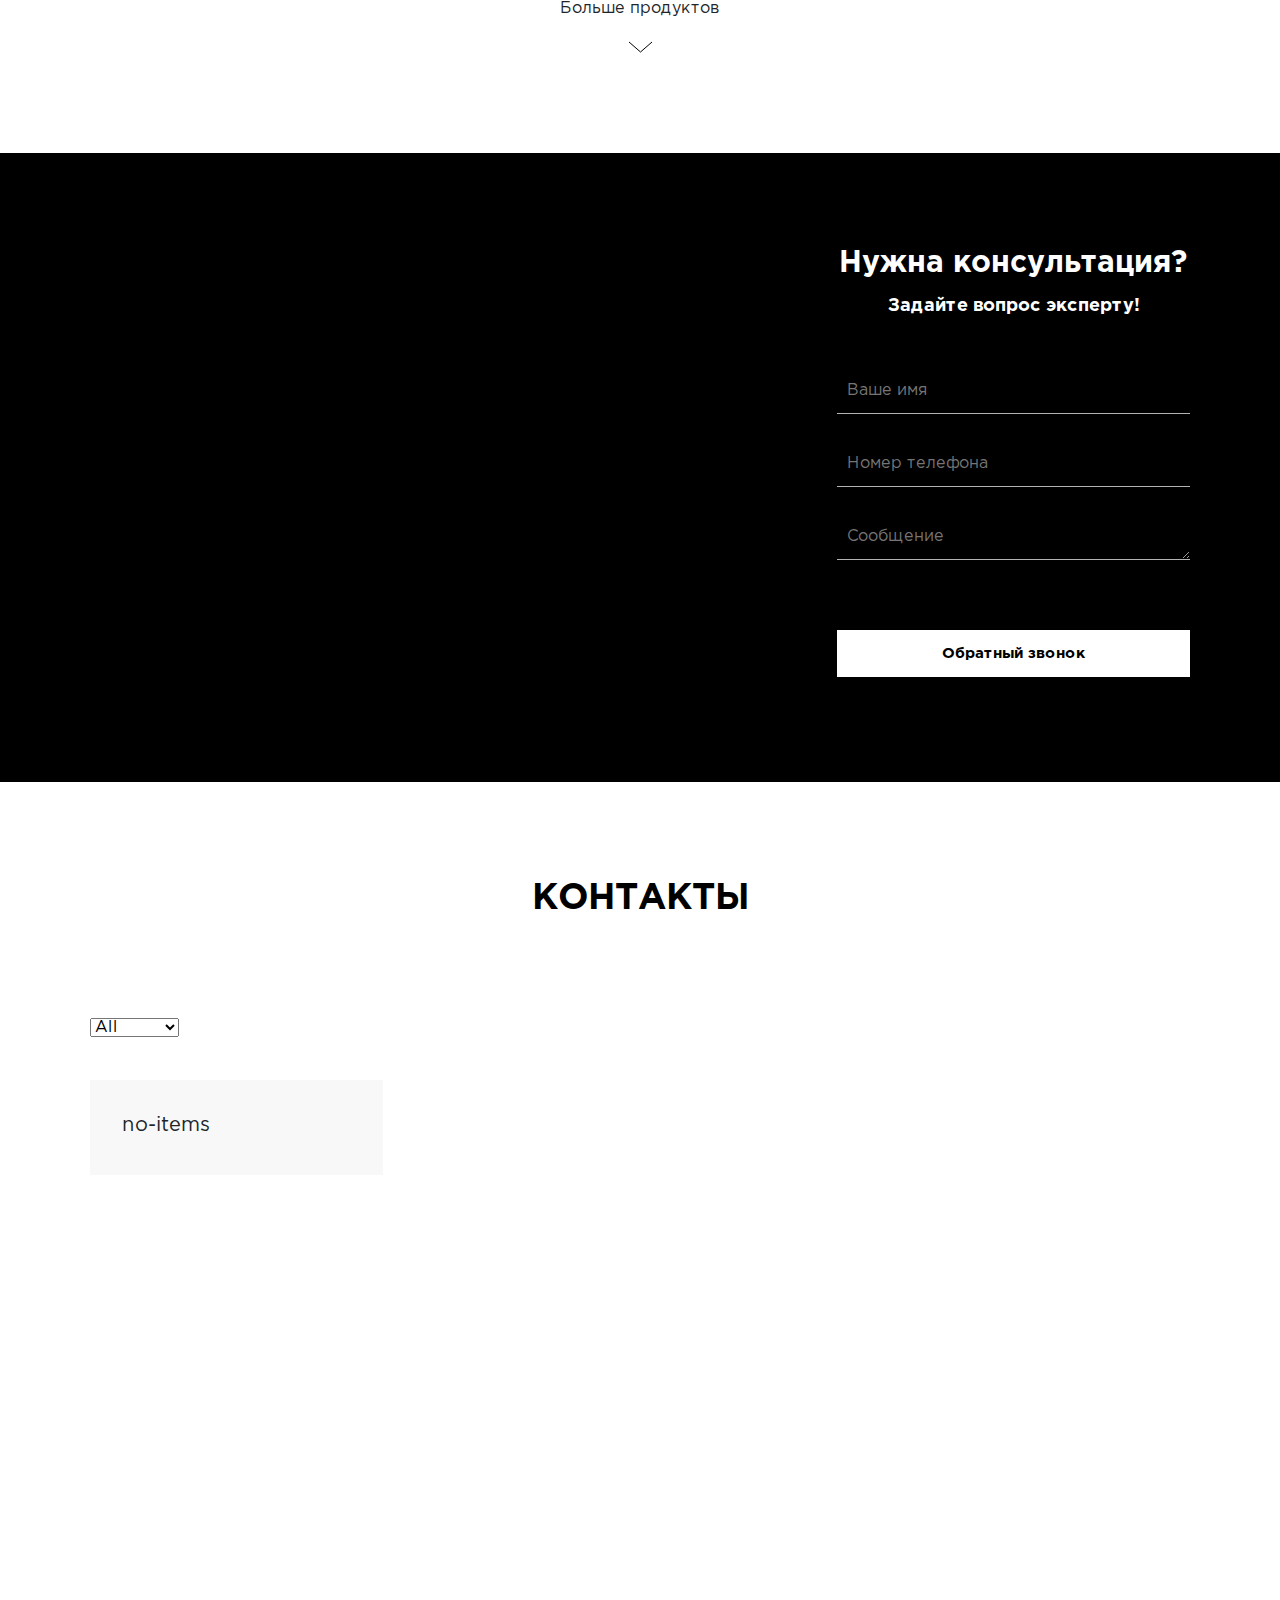
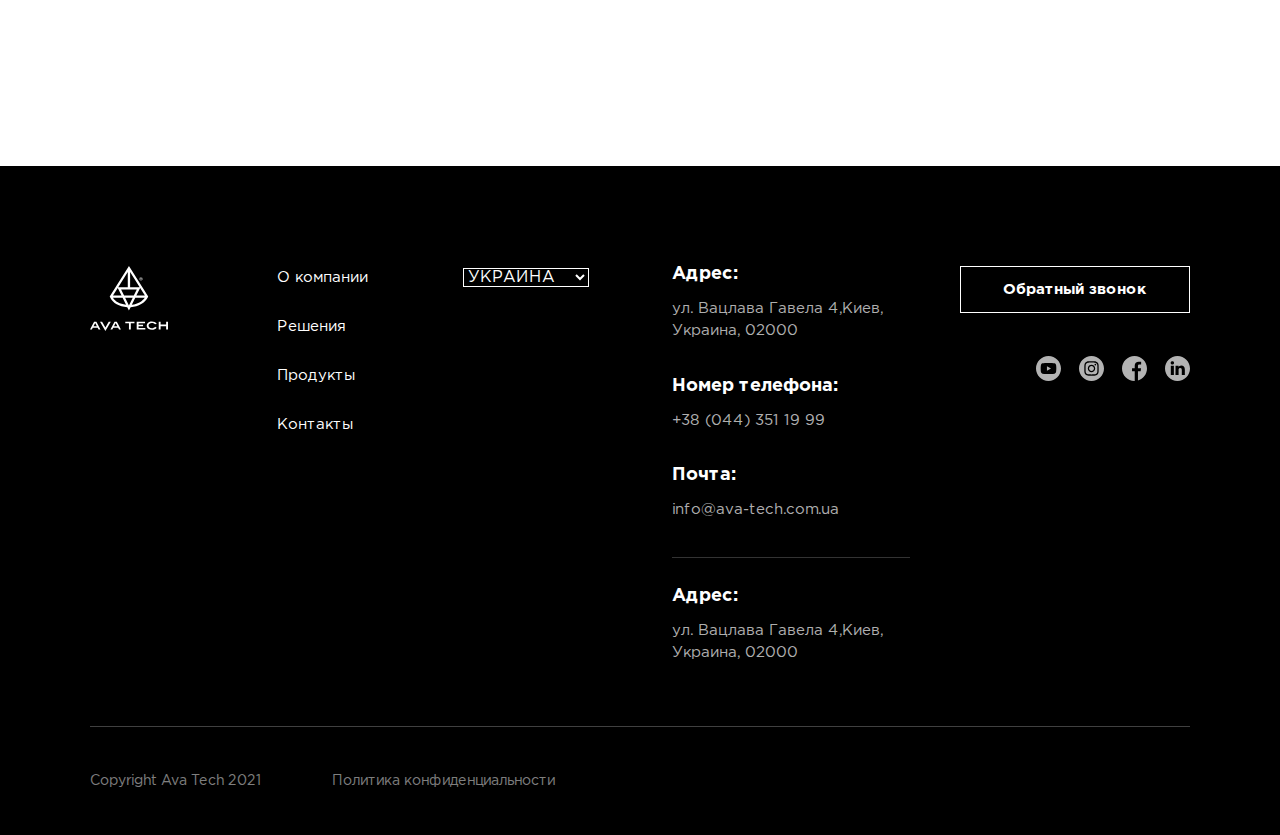
==== commit 1a31a358: "icon" ====
--- a/index.html
+++ b/index.html
@@ -374,7 +374,7 @@
                                     </svg>
                                     <span  data-aos="fr" data-aos-delay="300" data-aos-duration="800"></span>
                                 </div>
-                                <div class="about-item__text">Разработка новых продуктов и решений.</div>
+                                <div class="about-item__text">Разработка новых продуктов и решений</div>
                             </div>
                         </div>
                         <div class="col-lg-2 col-md-4 col-6">
@@ -444,13 +444,13 @@
                             <div class="about-item">
                                 <div class="about-item__icon">
                                     <svg width="77" height="77" viewBox="0 0 67 65" fill="none" xmlns="http://www.w3.org/2000/svg">
-                                        <g clip-path="url(#clip0)">
+                                        
                                         <path d="M37.8289 34.4578C39.9601 32.8916 41.4253 30.8032 42.4909 27.6707C43.5565 28.3233 44.6221 29.2369 45.5545 30.1506C43.4233 32.239 40.7593 33.6747 37.8289 34.4578ZM34.2325 25.0602C36.63 25.1908 38.8945 25.7128 41.0257 26.757C39.6937 30.8032 37.6957 32.8916 34.2325 34.7189V25.0602ZM34.2325 19.0562H42.6241C42.2245 21.5361 41.9581 23.6245 41.4253 25.3213C39.1609 24.2771 36.63 23.6245 34.2325 23.494V19.0562ZM34.2325 13.0522C36.0973 12.9217 37.9621 12.6606 39.8269 12.008L42.8906 17.2289C42.8906 17.3595 42.8906 17.3595 42.8906 17.49H34.2325V13.0522ZM34.2325 1.82731C35.8309 2.61044 37.1629 3.78514 38.3617 5.09036C37.6957 6.78715 37.8289 8.61444 38.7613 10.1807L39.0277 10.7028C37.5624 11.2249 35.9641 11.4859 34.3657 11.6164V1.82731H34.2325ZM39.9601 2.87149C39.8269 3.00201 39.6937 3.13253 39.5605 3.26305C39.4273 3.39357 39.2941 3.5241 39.1609 3.65462C38.6281 3.002 37.9621 2.47992 37.4293 1.95783C38.2285 2.21887 39.1609 2.47992 39.9601 2.87149ZM43.6897 3.13253C44.7554 3.13253 45.9541 3.5241 46.7533 4.30723C48.0853 5.61245 48.3517 7.7008 47.4193 9.39756L43.823 15.5321L40.2265 9.39756C39.0277 7.43976 39.6937 4.82931 41.6917 3.65462C42.2245 3.26305 42.8905 3.13253 43.6897 3.13253ZM50.4829 17.49H44.4889V17.3595L48.485 10.5723C49.6838 12.6606 50.3498 15.01 50.4829 17.49ZM46.6202 28.8454C45.5545 27.8012 44.2225 26.757 42.8906 25.9739C43.4233 24.0161 43.823 21.6667 44.2225 18.9257H50.4829C50.3498 22.5803 49.0177 26.1044 46.6202 28.8454ZM32.634 11.4859C30.2365 11.3554 27.8388 10.8333 25.7076 9.65866C27.1729 6.13454 29.5704 3.39357 32.634 1.82731V11.4859ZM32.634 17.49H27.4393C27.306 16.7069 26.9064 16.0542 26.2405 15.5321C25.7076 15.01 25.0416 14.6185 24.2424 14.3574C24.3756 13.3133 24.642 12.269 25.0416 11.2249C27.4393 12.3996 29.9701 13.0522 32.5009 13.0522V17.49H32.634ZM32.634 23.494C29.9701 23.6245 27.4393 24.2771 25.1748 25.3213C25.0416 24.9297 24.9084 24.5382 24.7752 24.1466L26.9064 20.492C27.1729 19.9699 27.4393 19.4478 27.4393 18.9257H32.5009V23.494H32.634ZM32.634 34.7189C29.5704 33.0221 27.1729 30.4116 25.7076 26.8875C27.8388 25.8434 30.2365 25.1908 32.634 25.1908V34.7189ZM21.312 30.02C22.2444 29.1064 23.1768 28.3233 24.3756 27.6707C25.5744 30.5421 27.306 32.8916 29.5704 34.5884C26.3736 33.8052 23.5764 32.239 21.312 30.02ZM20.2464 28.8454C17.982 26.1044 16.65 22.7108 16.3836 19.0562H18.9144C19.0475 19.5783 19.1808 20.1004 19.4472 20.6225L22.5108 25.7128C22.7772 26.1044 23.1768 26.2349 23.5764 25.9739V26.1044C22.3776 26.8875 21.312 27.8012 20.2464 28.8454ZM25.1748 16.5763C26.1072 17.49 26.2405 18.7952 25.5744 19.8394L23.1768 23.8856L20.7792 19.8394C19.9799 18.5341 20.5128 16.8374 21.7116 16.1847C22.9104 15.5321 24.2424 15.6626 25.1748 16.5763ZM20.2464 7.7008C21.312 8.74495 22.3776 9.65866 23.7096 10.4418C23.31 11.6164 22.9104 12.9217 22.7772 14.2269C20.9123 14.488 19.4472 15.7931 19.0475 17.49H16.3836C16.5167 13.9659 17.8488 10.4418 20.2464 7.7008ZM29.4372 1.95783C27.1729 3.65462 25.4412 6.00402 24.2424 8.87554C23.1768 8.22289 22.2444 7.43976 21.312 6.5261C23.5764 4.30723 26.3736 2.74097 29.4372 1.95783ZM52.0813 18.2731C52.0813 14.8795 51.1489 11.6164 49.2841 8.74495C50.0834 5.74297 48.2186 2.61044 45.1549 1.69679C43.9561 1.43574 42.7573 1.43574 41.6917 1.82731C39.1609 0.65261 36.3636 0 33.4333 0C23.1768 0 14.7852 8.22289 14.7852 18.2731C14.7852 28.3233 23.1768 36.5462 33.4333 36.5462C43.6897 36.5462 52.0813 28.4538 52.0813 18.2731Z" fill="white"/>
                                         <path d="M43.6897 5.87354C44.4888 5.87354 45.1548 6.52616 45.1548 7.30929C45.1548 8.09242 44.4888 8.74503 43.6897 8.74503C42.8904 8.74503 42.2244 8.09242 42.2244 7.30929C42.2244 6.52616 42.8904 5.87354 43.6897 5.87354ZM43.6897 10.1808C45.4212 10.1808 46.7533 8.87554 46.7533 7.17877C46.7533 5.48198 45.4212 4.17676 43.6897 4.17676C41.958 4.17676 40.626 5.48198 40.626 7.17877C40.626 8.87554 42.0912 10.1808 43.6897 10.1808Z" fill="white"/>
                                         <path d="M23.9757 18.4036C23.9757 18.7952 23.5762 19.1867 23.1765 19.1867C22.7769 19.1867 22.3773 18.7952 22.3773 18.4036C22.3773 18.012 22.7769 17.6204 23.1765 17.6204C23.7093 17.6204 23.9757 18.012 23.9757 18.4036ZM20.9121 18.4036C20.9121 19.7088 21.9777 20.7529 23.3097 20.7529C24.6417 20.7529 25.7074 19.7088 25.7074 18.4036C25.7074 17.0983 24.6417 16.0542 23.3097 16.0542C21.9777 16.0542 20.9121 17.0983 20.9121 18.4036Z" fill="white"/>
                                         <path d="M29.7038 54.8191L17.5825 62.6504V55.9937L28.5049 47.7709L29.7038 46.8572V54.8191ZM16.1173 45.2909L8.65801 40.3311C6.92644 39.1564 5.59443 37.4596 4.92843 35.5018L1.73161 18.2729C2.93042 18.2729 3.99602 19.056 4.26243 20.2307L6.92644 28.7147L6.79324 28.8452C6.52684 29.1062 6.52684 29.6283 6.79324 30.0198L10.5229 33.4134C11.5885 34.3271 12.6541 35.5018 13.4533 36.546C13.7196 36.9375 14.2525 36.9375 14.5189 36.6765C14.9185 36.4155 14.9185 35.8934 14.6521 35.6323C13.7196 34.4576 12.6541 33.2829 11.4553 32.2388L8.39165 29.4978C9.85689 28.7147 11.5885 28.8452 12.7872 30.0198L16.9165 34.066C17.7157 34.8492 18.7813 35.5018 19.8469 35.8934L20.5129 36.1544C23.7098 37.1986 25.9741 39.9396 26.507 43.2026L26.6401 45.1604C26.6401 45.8131 26.7734 46.3352 27.0398 46.9878L19.1809 52.8612L17.8489 47.6403C17.5825 46.5962 17.0497 45.8131 16.1173 45.2909ZM8.12525 22.8411L9.5905 27.4094C9.19087 27.54 8.65801 27.54 8.25845 27.801L6.39364 21.5359C7.19284 21.6665 7.85885 22.058 8.12525 22.8411ZM12.5209 26.7568L12.9205 27.9316C12.3877 27.6705 11.8548 27.4094 11.3221 27.4094L10.5229 24.538C11.4553 25.06 12.2545 25.8432 12.5209 26.7568ZM30.9026 44.6383C30.6362 44.5078 30.2366 44.5078 30.1034 44.7688L28.5049 45.9436C28.3718 45.6825 28.3718 45.4214 28.3718 45.0299L28.2385 43.0721C27.7058 39.1564 25.0417 36.0239 21.179 34.7187L20.5129 34.4576C19.5805 34.1965 18.7813 33.6745 18.1153 33.0219L15.1849 30.0198L14.1193 26.3652C13.5865 24.538 11.8548 23.1022 9.85689 22.8411L9.72365 22.3191C9.19087 20.8834 7.59245 19.8391 5.86084 19.9696V19.8391C5.19483 17.6203 2.93042 16.315 0.666004 16.9677C0.133201 16.9677 0 17.3593 0 17.7508L3.46322 35.8934C4.26243 38.2427 5.72764 40.2006 7.85885 41.6363L15.3181 46.5962C15.8509 46.8572 16.2505 47.3793 16.3837 48.0319L17.8489 53.9054L16.3837 55.0801C16.2505 55.2106 16.1173 55.4717 16.1173 55.7327V64.2167C16.1173 64.6082 16.5169 64.9998 16.9165 64.9998C17.0497 64.9998 17.1829 64.9998 17.3161 64.8693L31.0358 55.9937C31.3022 55.8632 31.4354 55.6022 31.4354 55.3411V45.4214C31.3022 45.0299 31.169 44.7688 30.9026 44.6383Z" fill="white"/>
                                         <path d="M61.9388 35.3714C61.2728 37.3293 59.9408 39.026 58.2091 40.2008L50.7499 45.1606C49.8175 45.6827 49.1515 46.4658 48.8851 47.51L47.6863 52.8614L39.6942 46.8573C39.9606 46.3353 40.0939 45.6827 40.0939 45.0301L40.2271 43.0722C40.7599 39.8092 43.0243 37.0683 46.2211 36.024L46.8871 35.763C47.9527 35.3714 49.0183 34.7188 49.8175 33.9357L53.9467 29.8895C55.1455 28.7148 56.8772 28.5843 58.3424 29.3674L55.2788 32.1084C54.08 33.1526 53.0143 34.3273 52.0819 35.5019C51.8156 35.8935 51.9487 36.2851 52.2151 36.5461C52.6147 36.8072 53.0143 36.6767 53.2807 36.4156C54.2131 35.2409 55.1455 34.1968 56.2112 33.2831L59.9408 29.8895C60.2072 29.6285 60.3404 29.1063 59.9408 28.8453L59.8076 28.7148L62.3384 20.2309C62.738 19.0562 63.6704 18.273 64.8692 18.273L61.9388 35.3714ZM49.2847 55.9939V62.6506L37.1634 54.8192V46.8573L38.3622 47.7711L49.2847 55.9939ZM54.4795 26.757C54.7459 25.7128 55.5452 24.9296 56.6107 24.5381L55.6783 27.4096C55.1455 27.5401 54.6128 27.6706 54.08 27.9317L54.4795 26.757ZM58.742 22.8414C59.0084 22.0582 59.8076 21.6666 60.6068 21.6666L58.742 27.9317C58.3424 27.8012 57.9427 27.6706 57.41 27.5401L58.742 22.8414ZM66.3345 16.8373C64.07 16.3152 61.8056 17.6204 61.1396 19.7088V19.8393C59.408 19.7088 57.8096 20.6224 57.2767 22.1887L57.1436 22.7108C55.1455 22.9719 53.5471 24.2771 53.0143 26.2349L51.9487 29.759L48.8851 32.761C48.2191 33.4136 47.4199 33.9357 46.4875 34.1968L45.8215 34.4578C42.0919 35.763 39.2947 39.026 38.7618 42.8112L38.6287 45.0301C38.6287 45.2911 38.6287 45.5522 38.4954 45.9437L36.897 44.769C36.4974 44.508 36.0979 44.508 35.8315 44.8996C35.6982 45.0301 35.6982 45.1606 35.6982 45.4216V55.3413C35.6982 55.6024 35.8315 55.8634 36.0979 55.9939L49.8175 64.8694C50.2171 65.1304 50.6168 64.9999 50.8832 64.6084C51.0163 64.4778 51.0163 64.3473 51.0163 64.2168V55.7329C51.0163 55.4719 50.8832 55.2108 50.7499 55.0803L49.4179 54.0361L50.7499 48.0321C50.8832 47.3795 51.2827 46.9879 51.8156 46.5963L59.2748 41.506C61.2728 40.0702 62.8712 38.1124 63.6704 35.763L67.1336 17.6204C67.0005 17.3594 66.734 16.9678 66.3345 16.8373Z" fill="white"/>
-                                        </g>
+                                        
                                         <defs>
                                         <clipPath id="clip0">
                                         <rect width="67" height="65" fill="white"/>
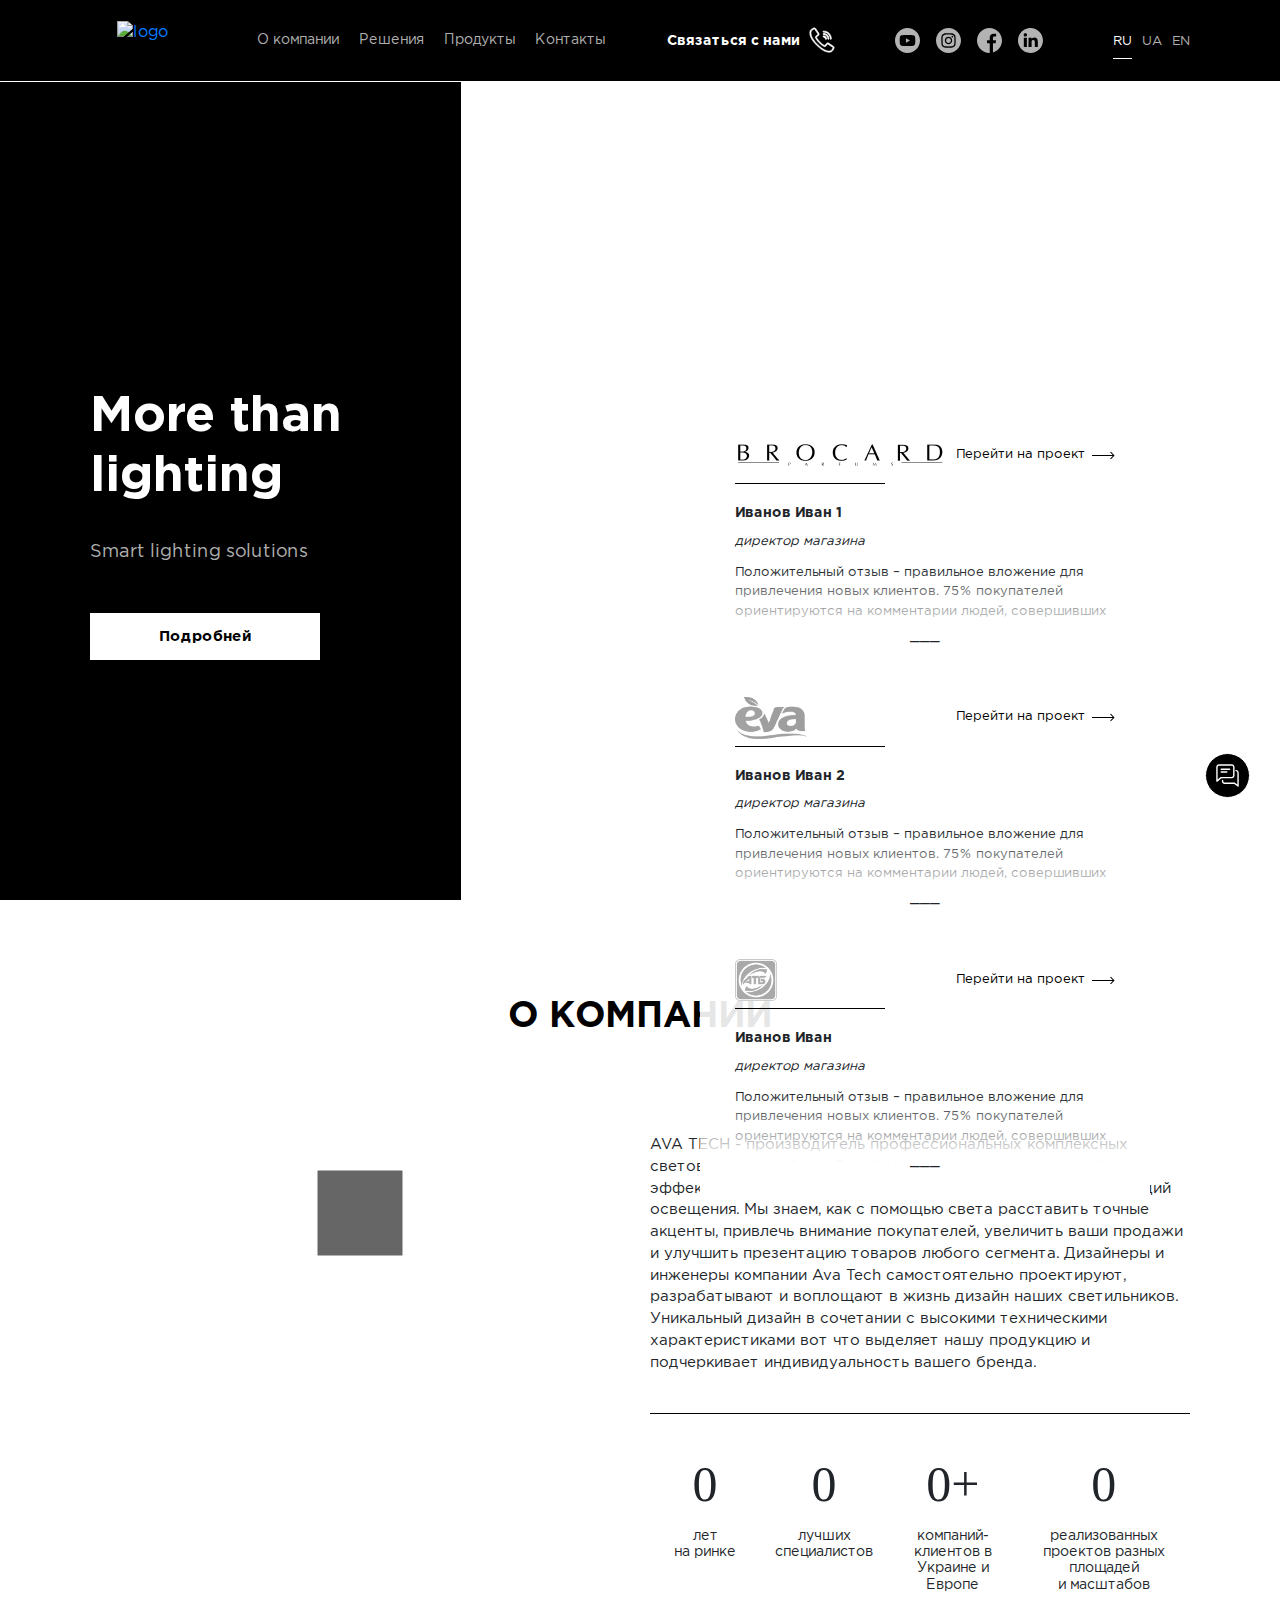
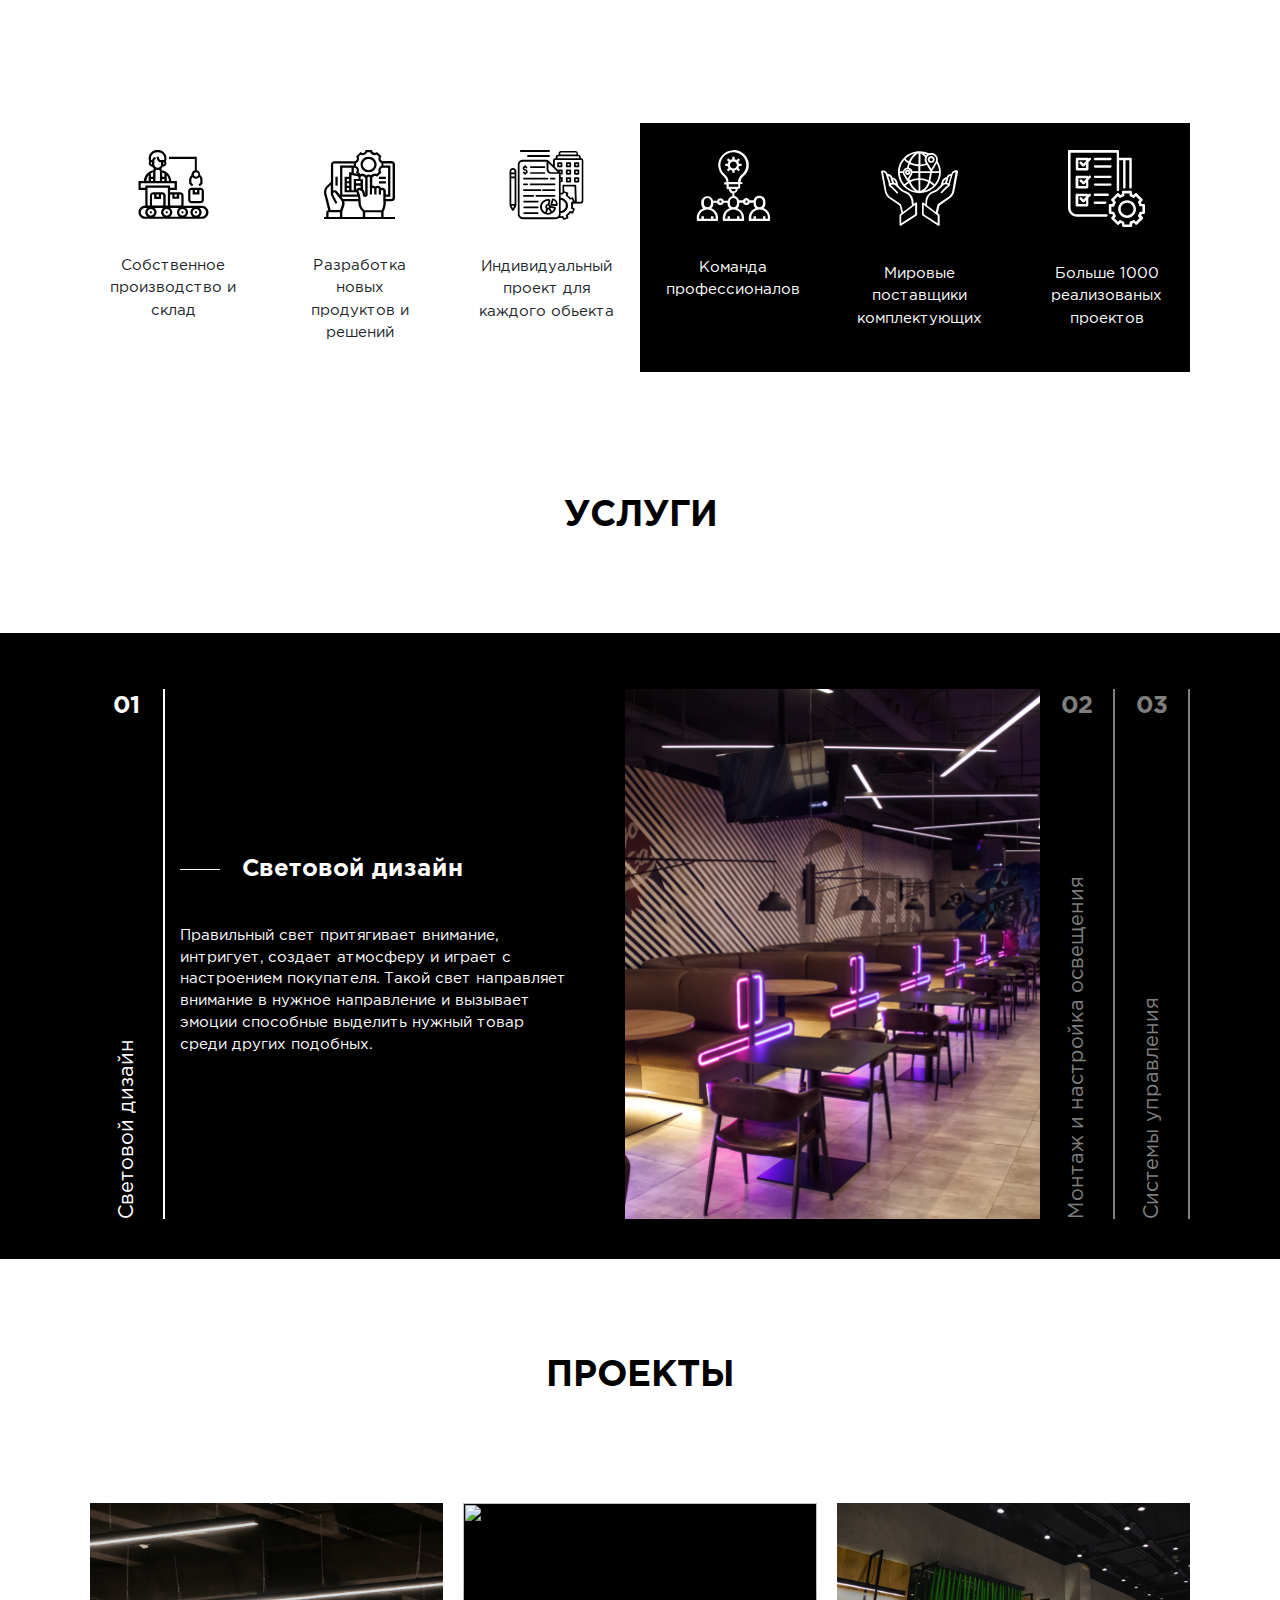
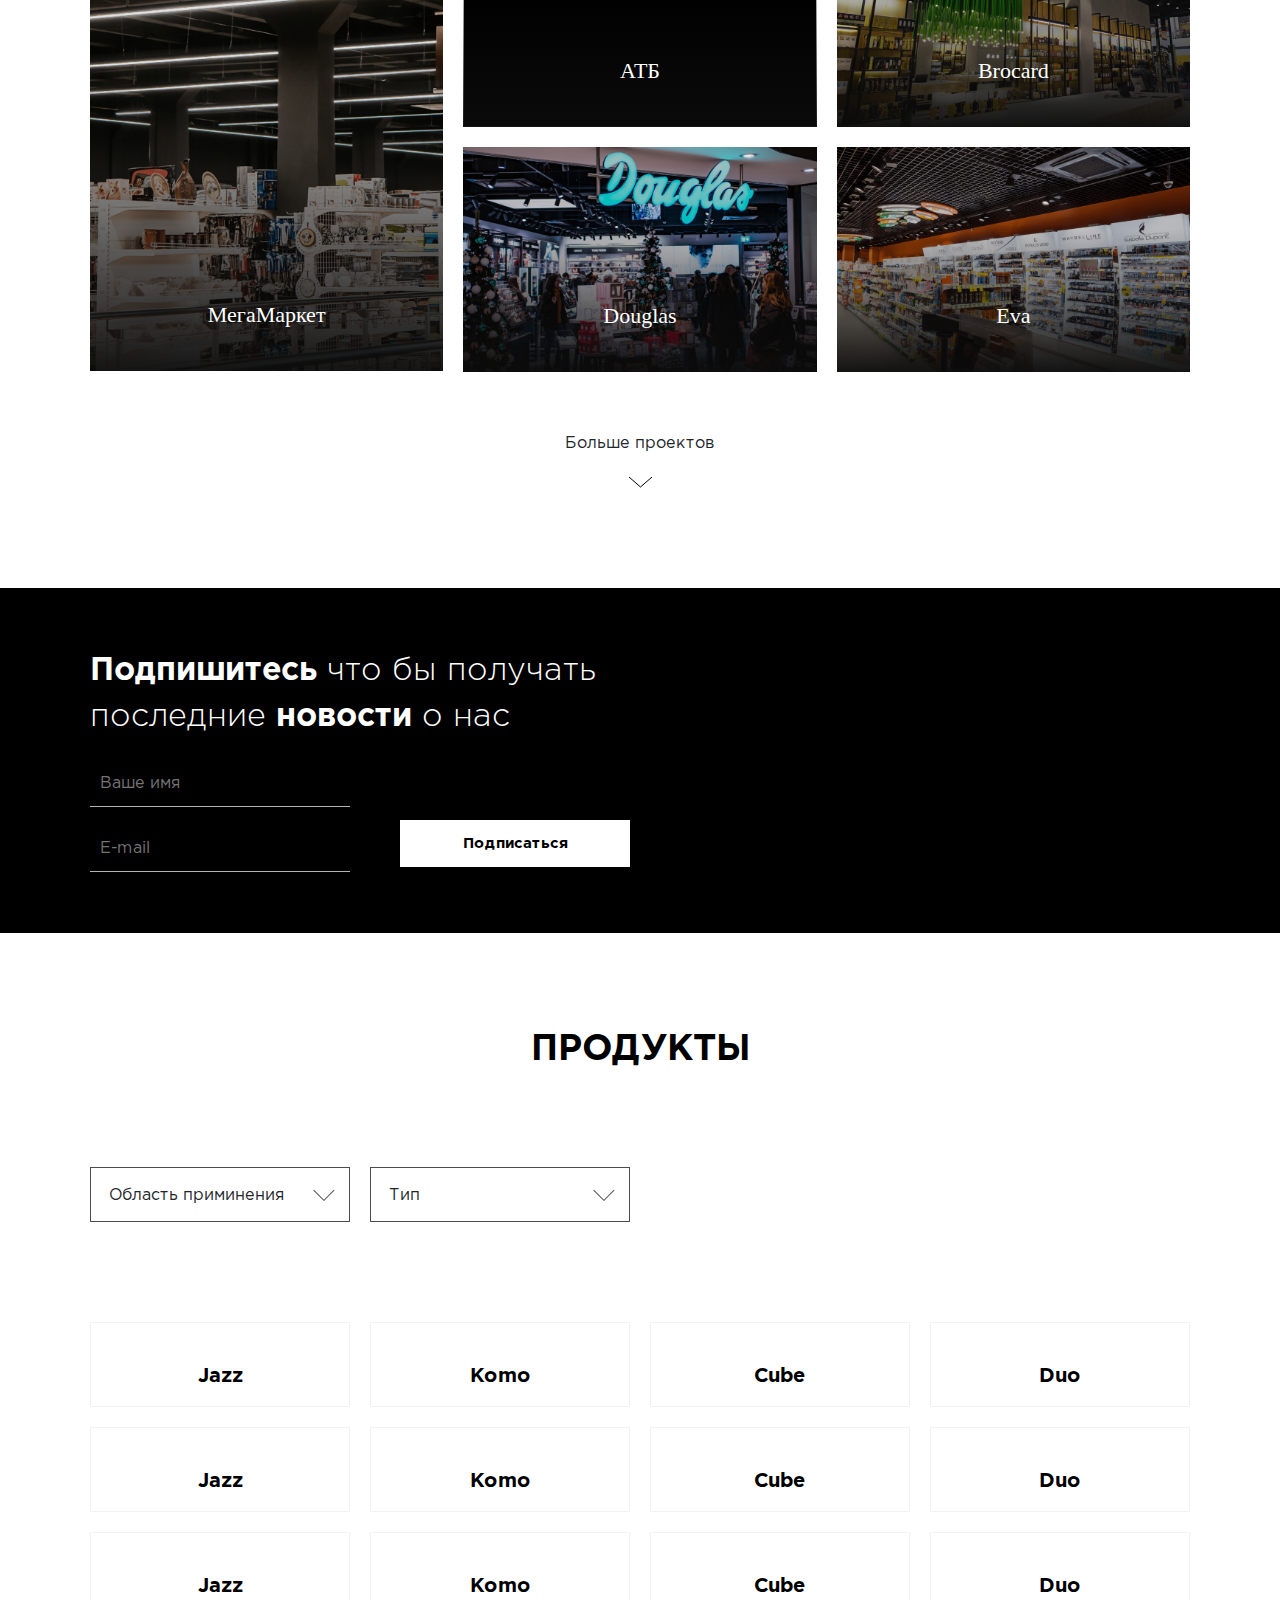
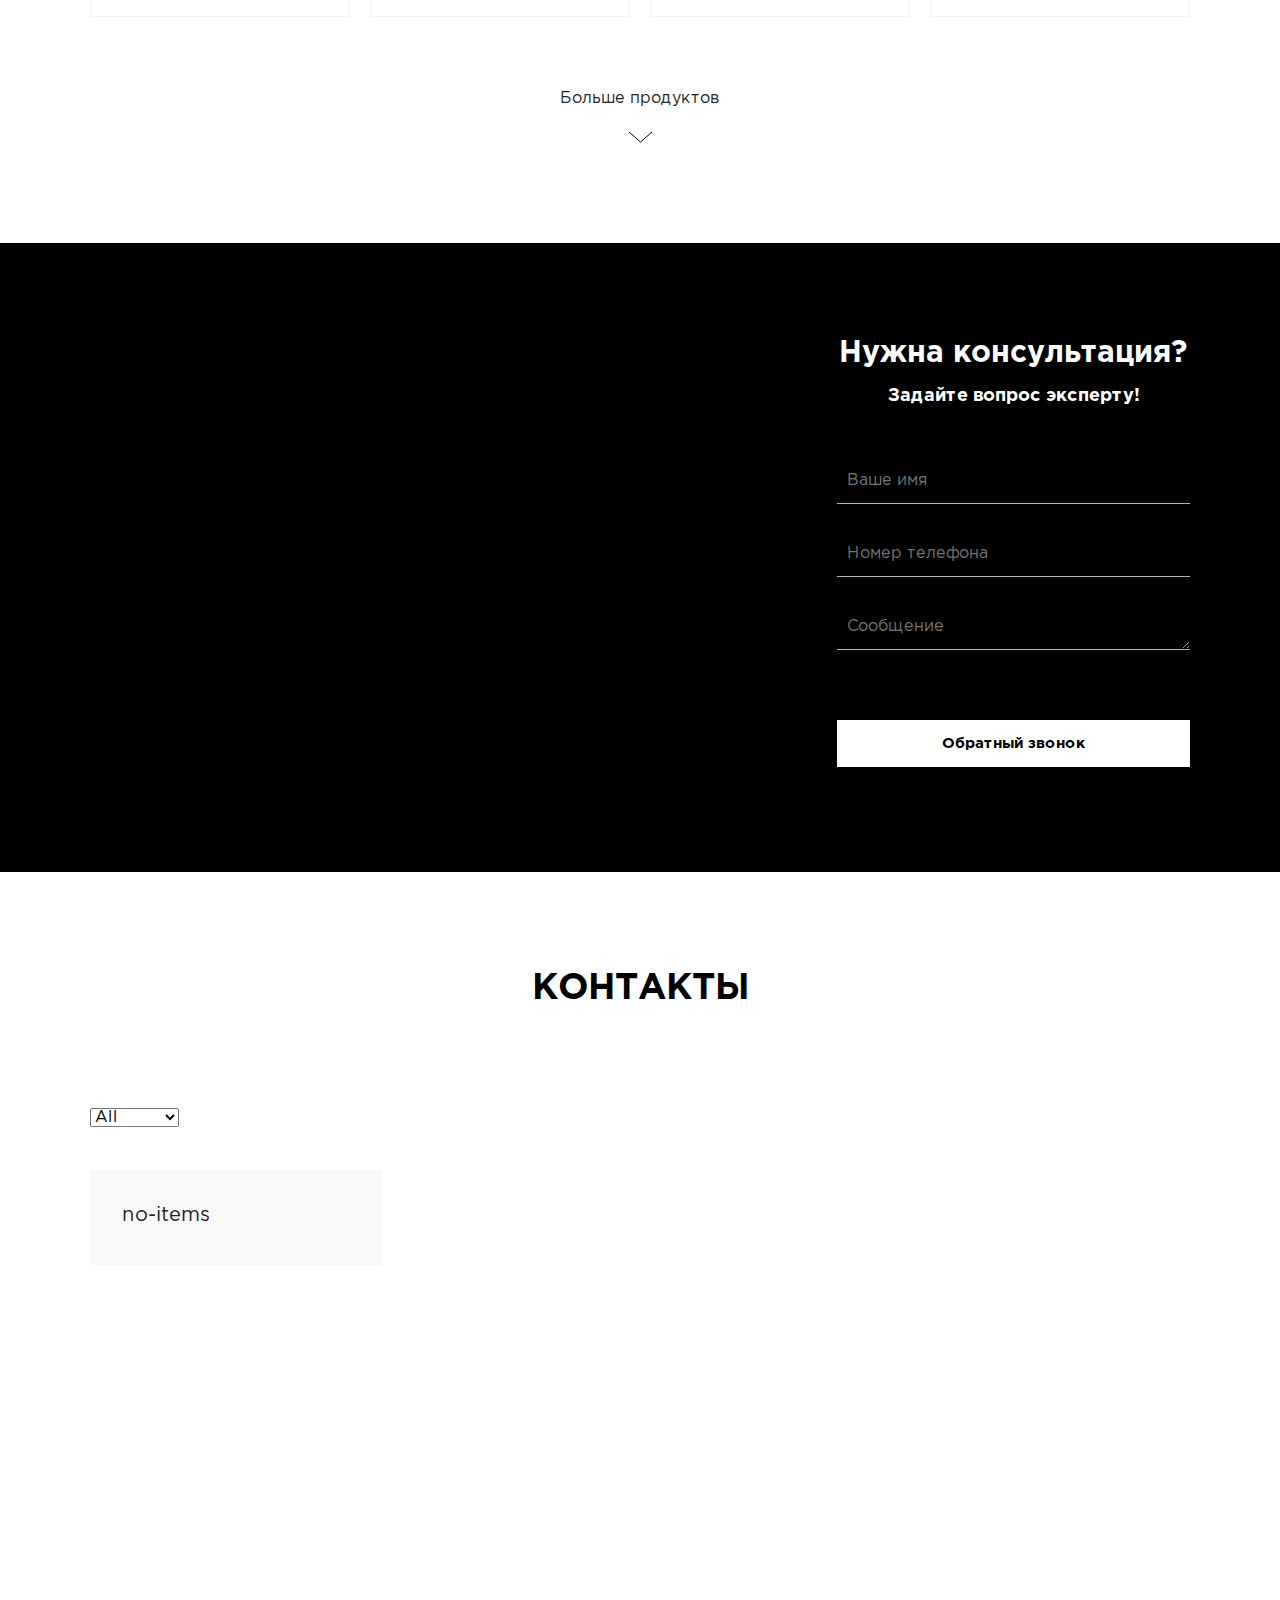
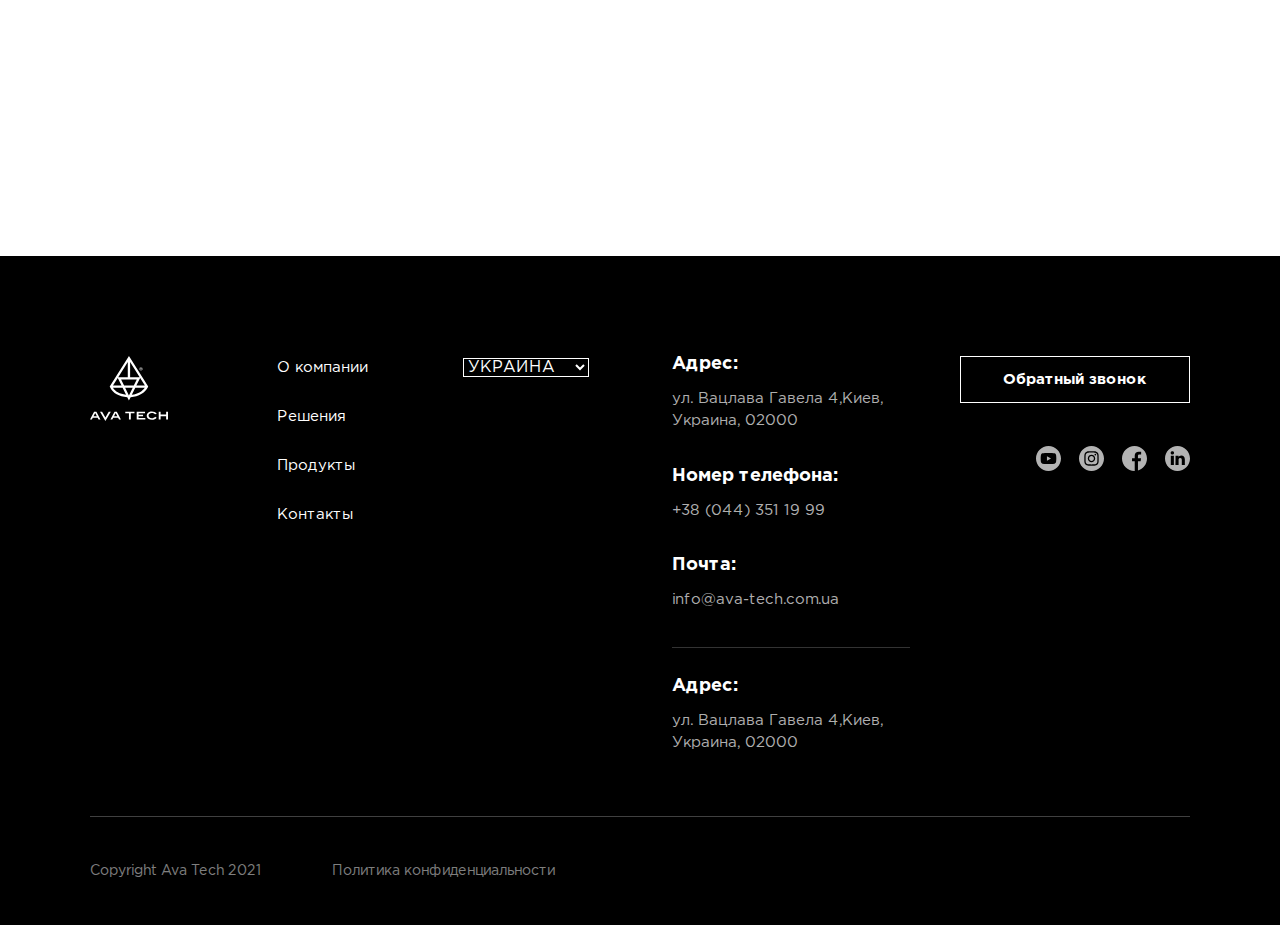
==== commit 2026b7df: "img" ====
--- a/index.html
+++ b/index.html
@@ -514,7 +514,7 @@
                                         среди других подобных.
                                     </div>
                                 </div>
-                                <img src="./img/serv2.jpg" alt="">
+                                <img src="./img/serv5.jpg" alt="">
                             </div>
                         </div>
                         <div class="link accordeon-item ">
--- a/css/main.css
+++ b/css/main.css
@@ -634,8 +634,8 @@
 
 @media (max-width: 1505px) {
   .accordeon-item__content img {
-    min-width: 490px;
-    min-height: 440px;
+    min-width: 550px;
+    min-height: 530px;
   }
 }
 
@@ -7190,4 +7190,4 @@
     top: 75px;
   }
 }
-/*# sourceMappingURL=main.css.map */+/*# sourceMappingURL=main.css.map */
